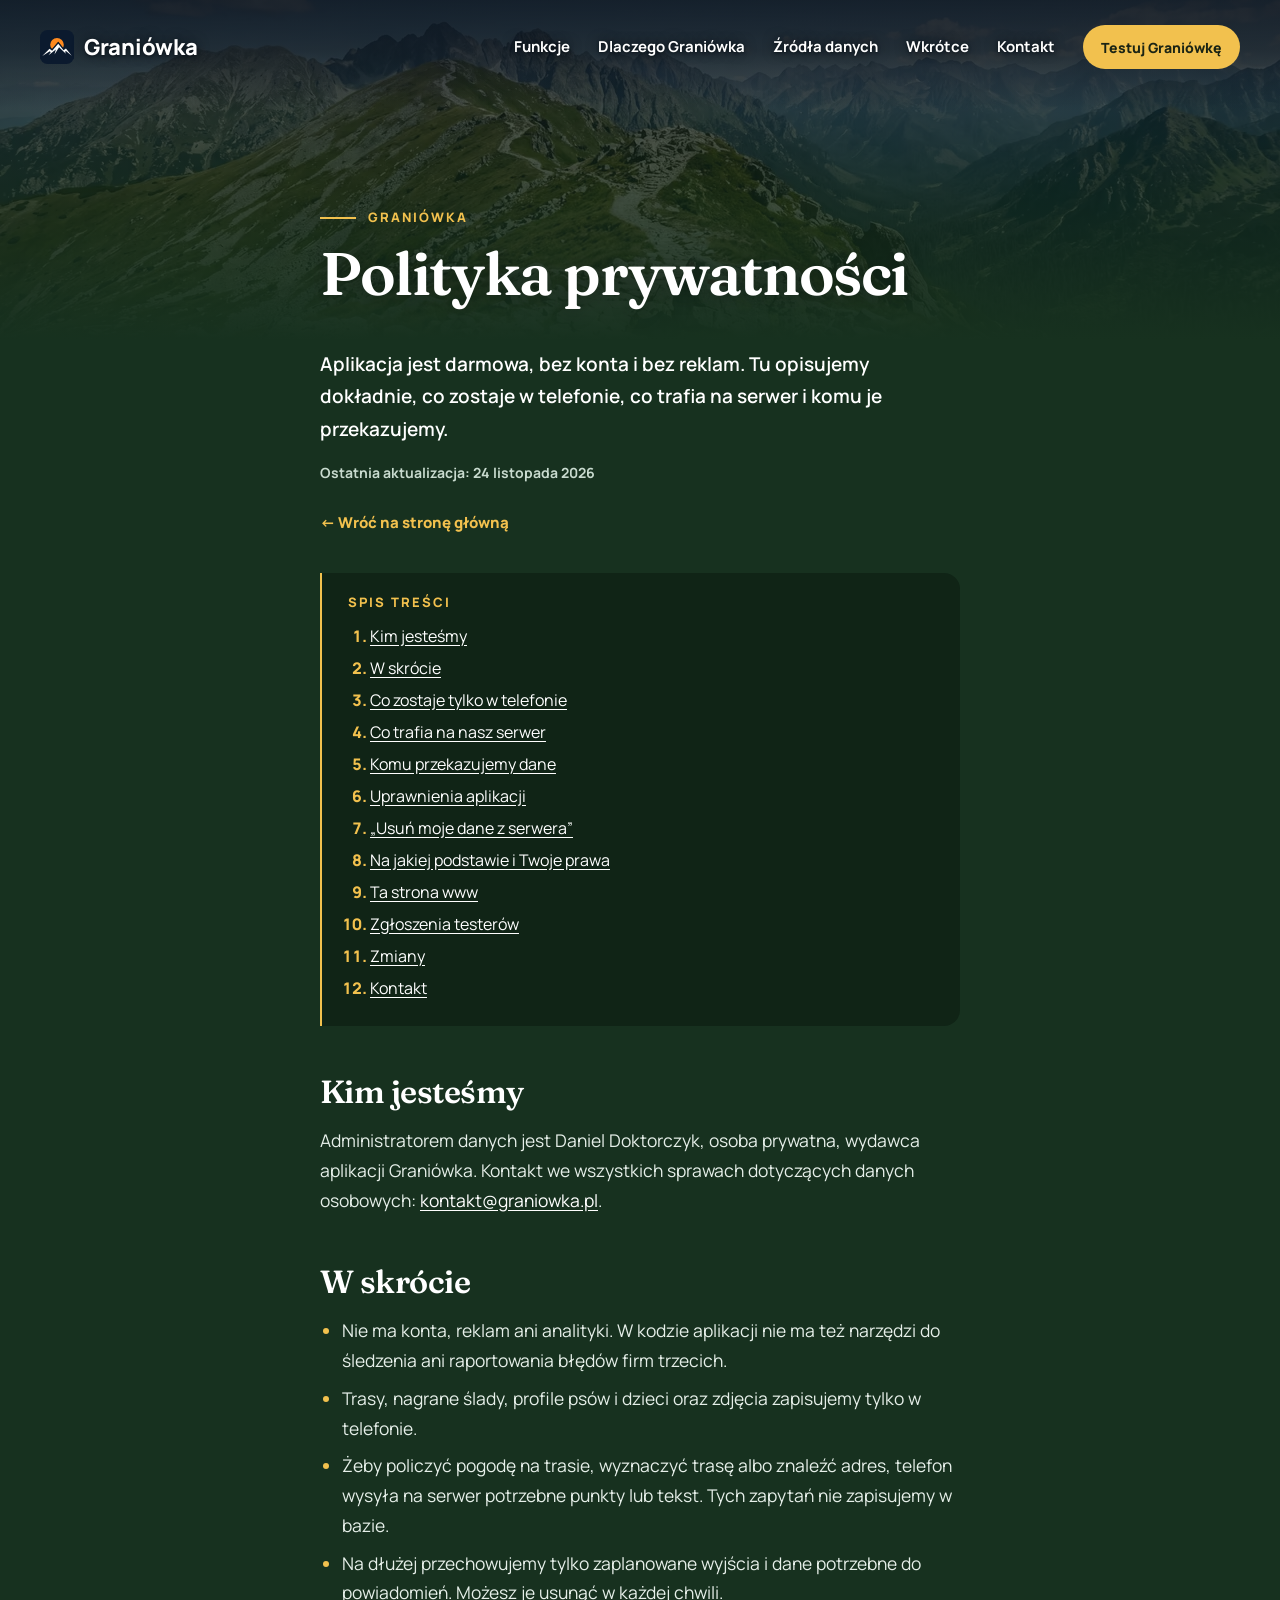
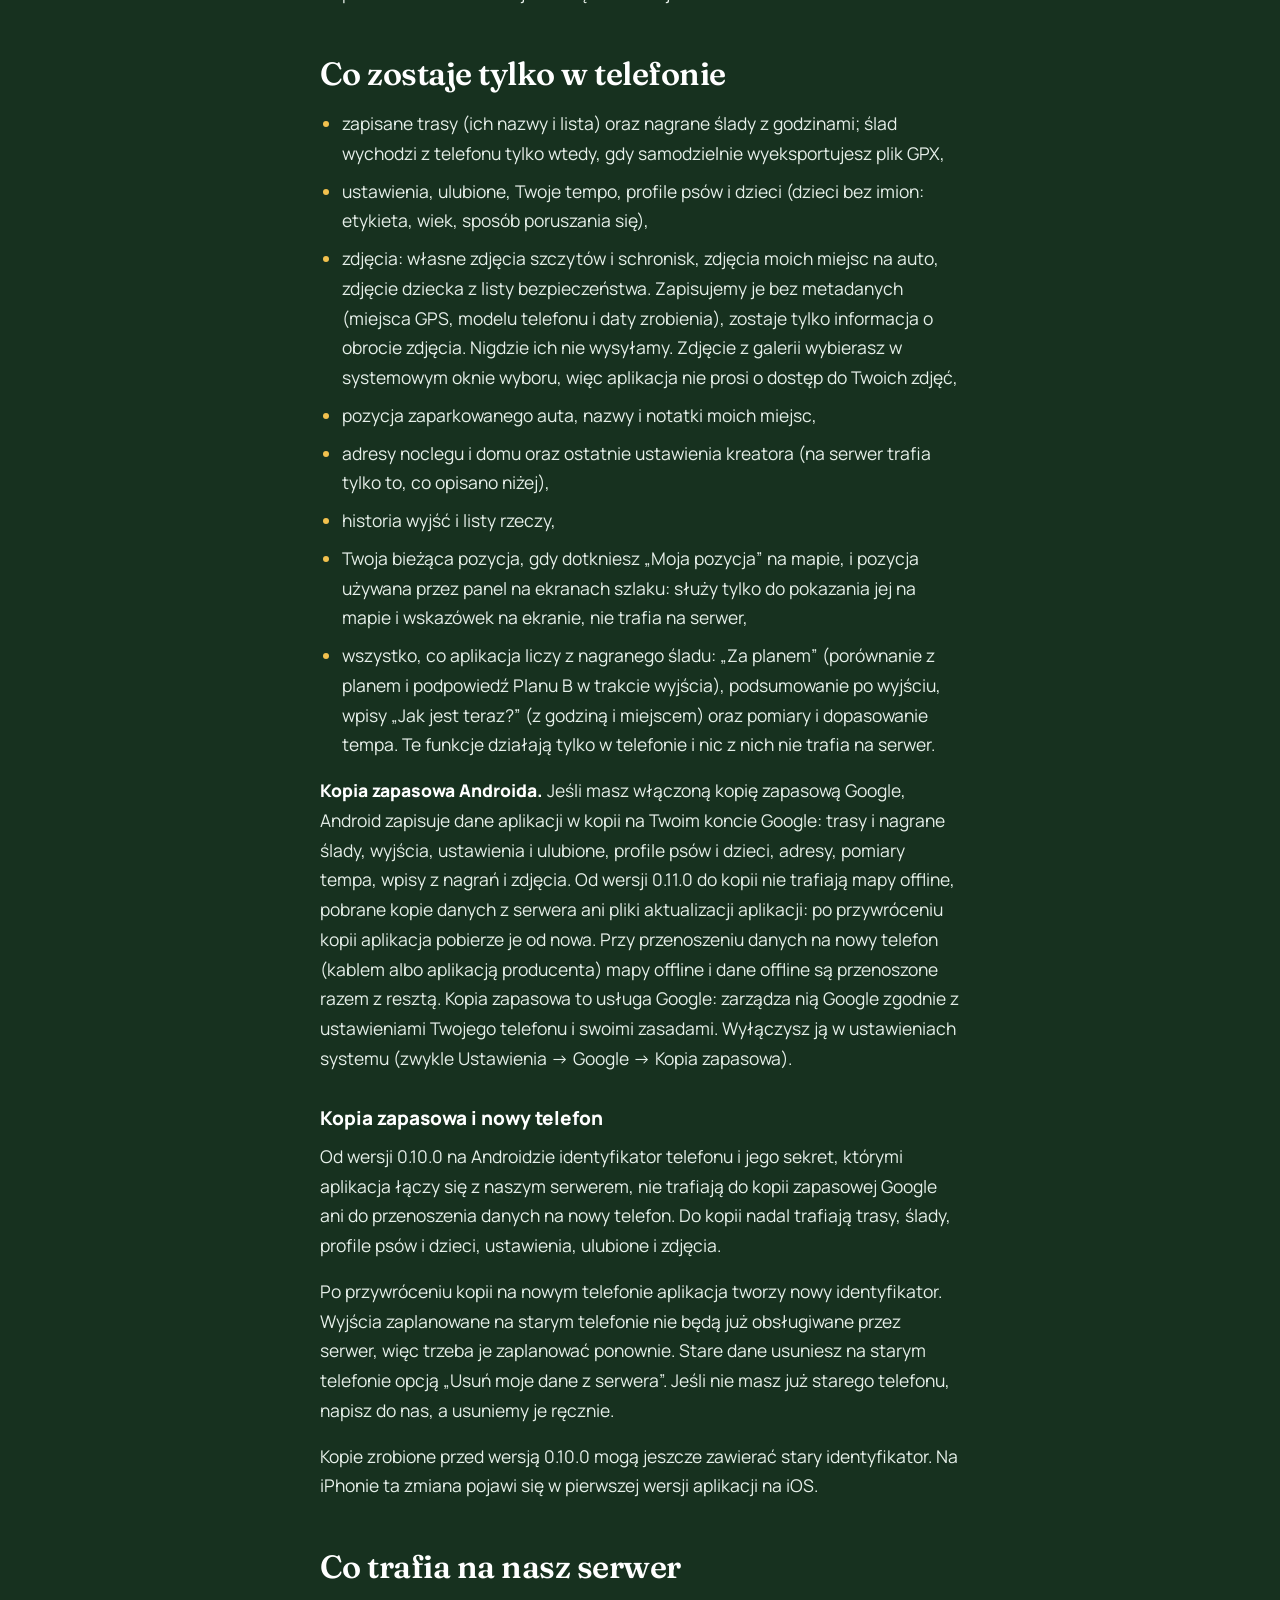
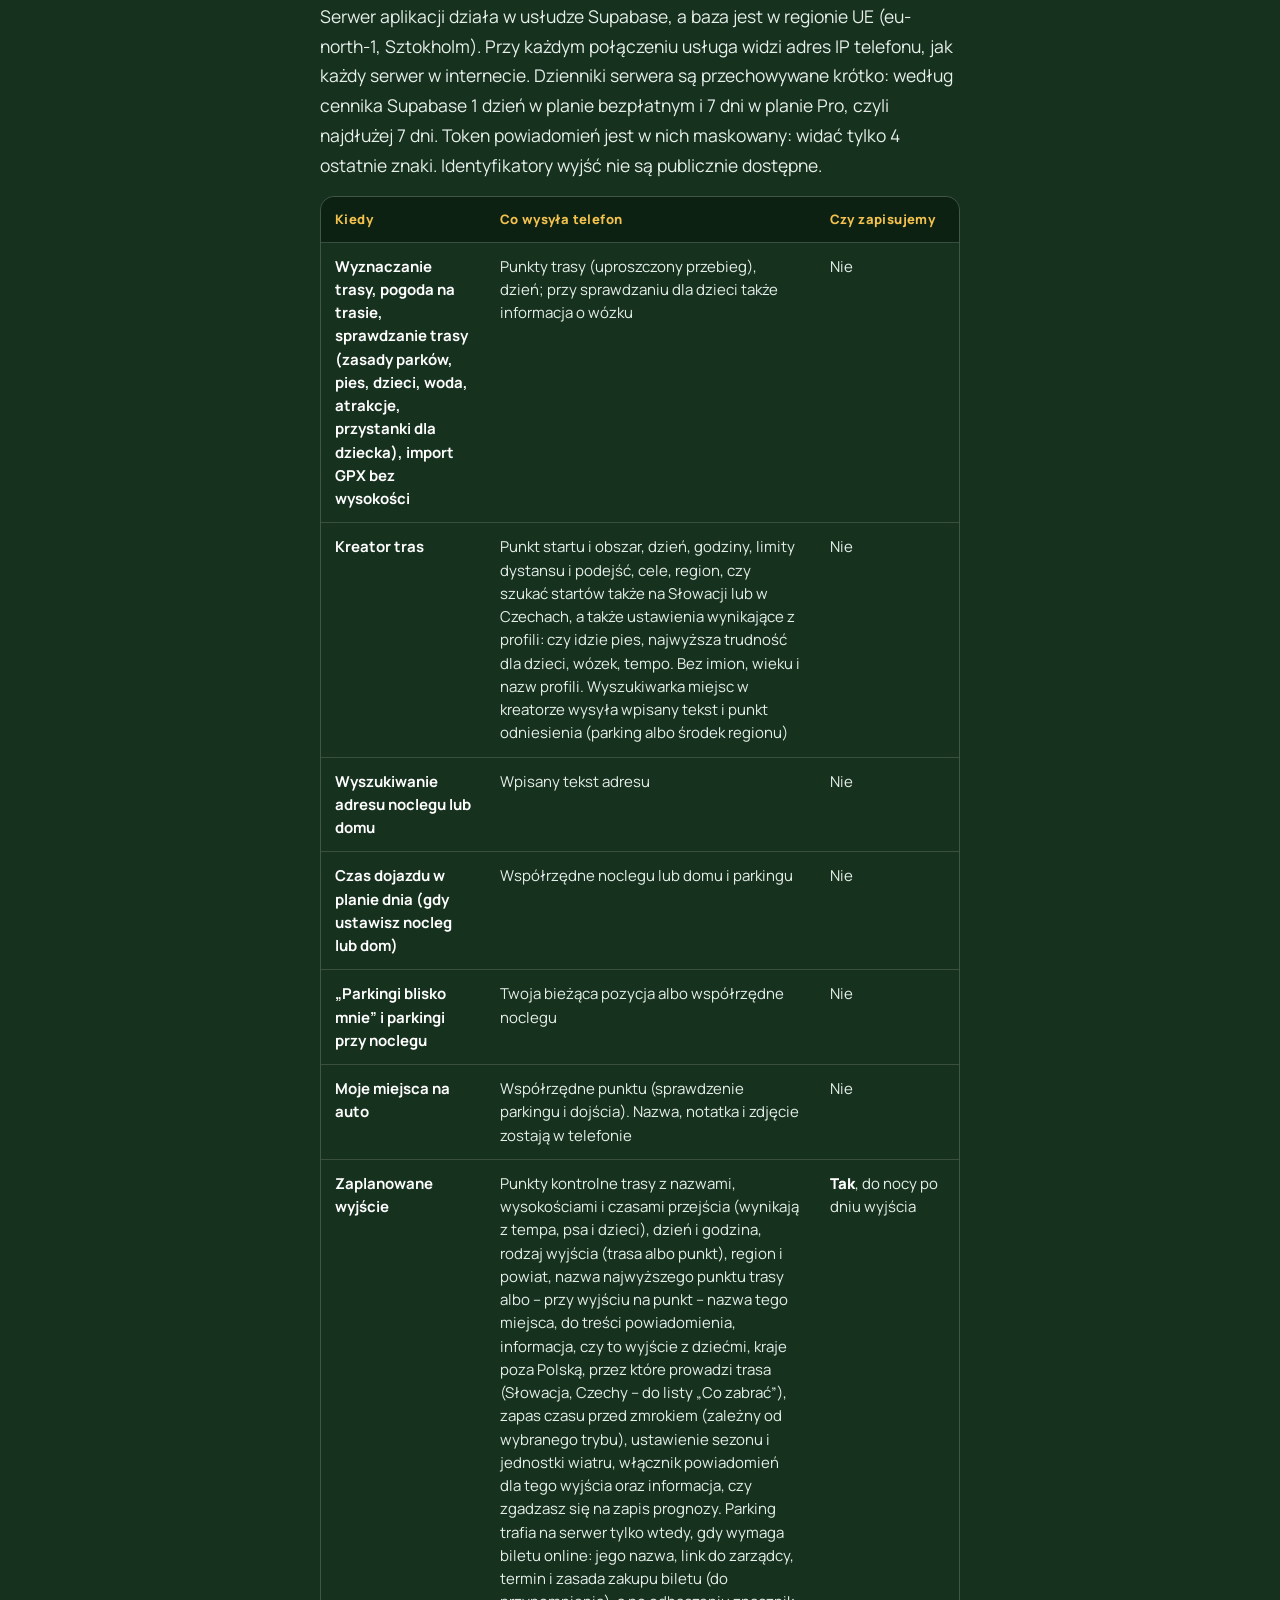
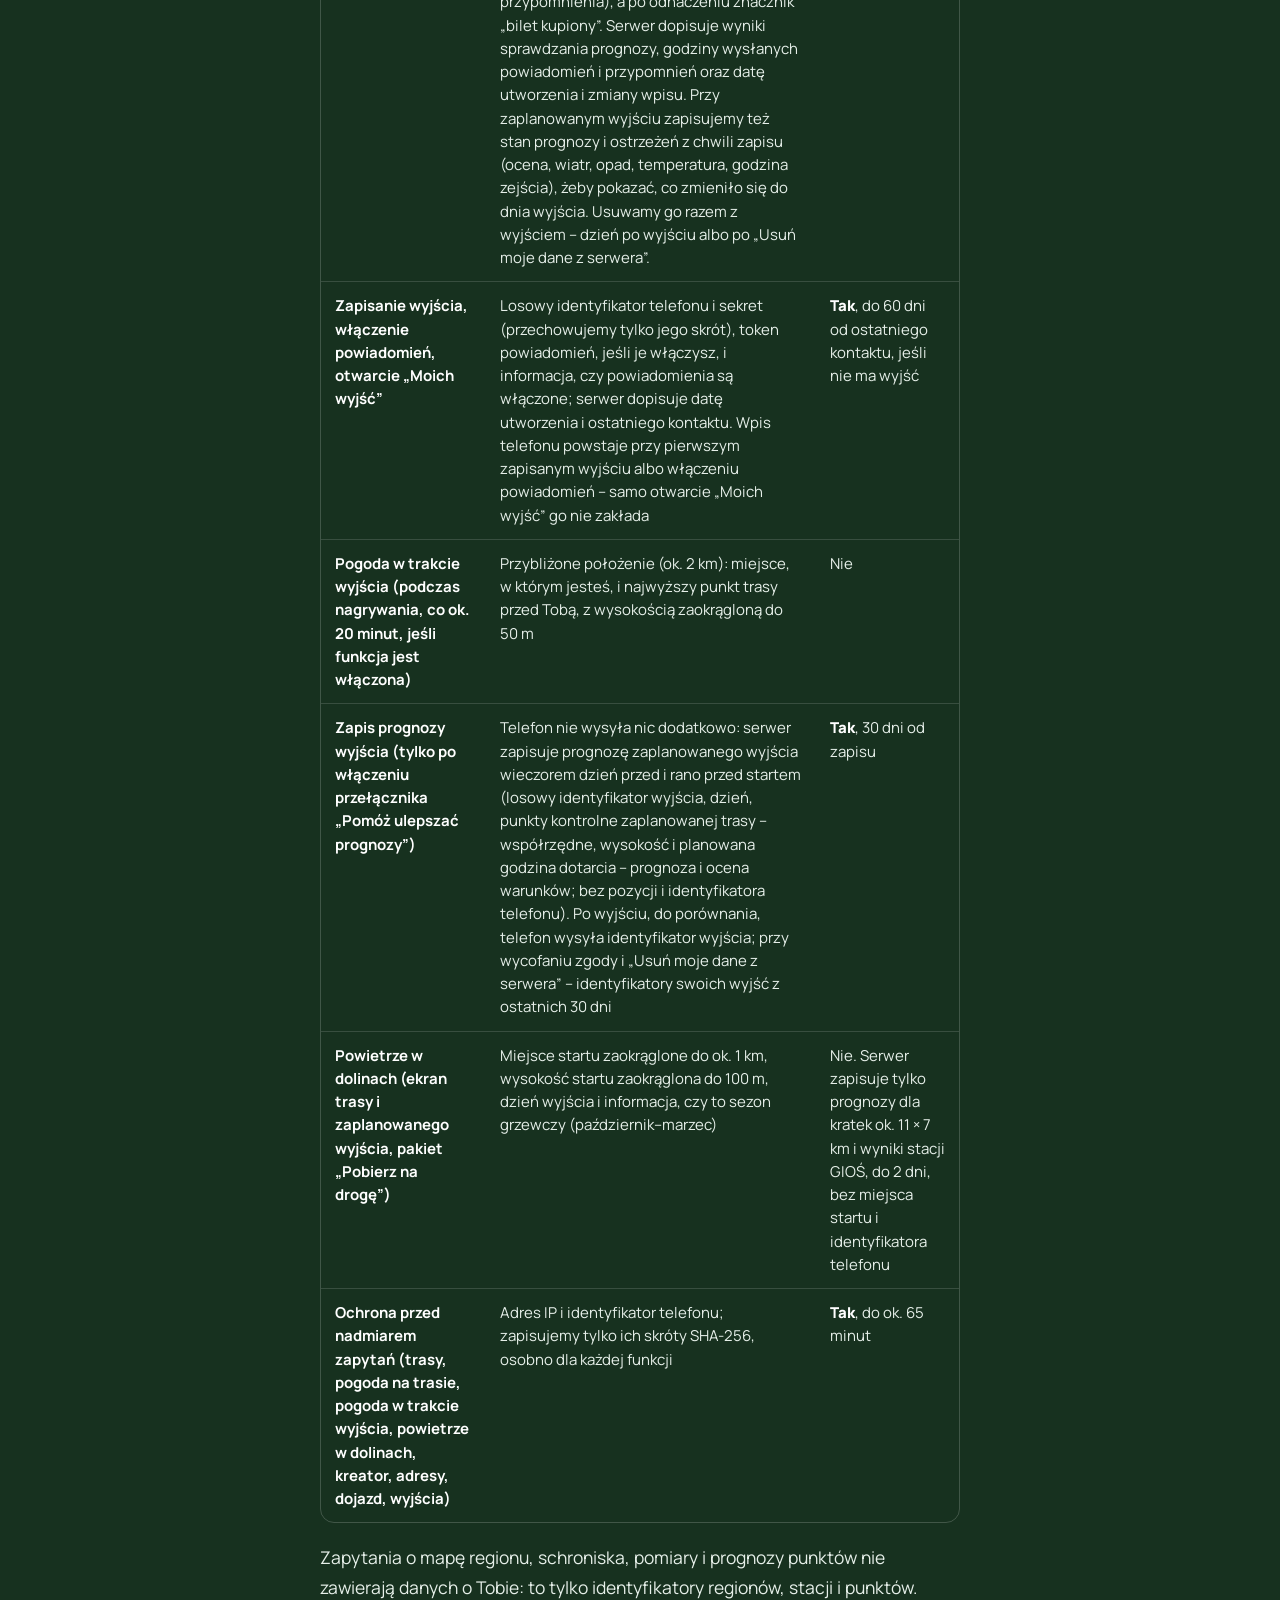
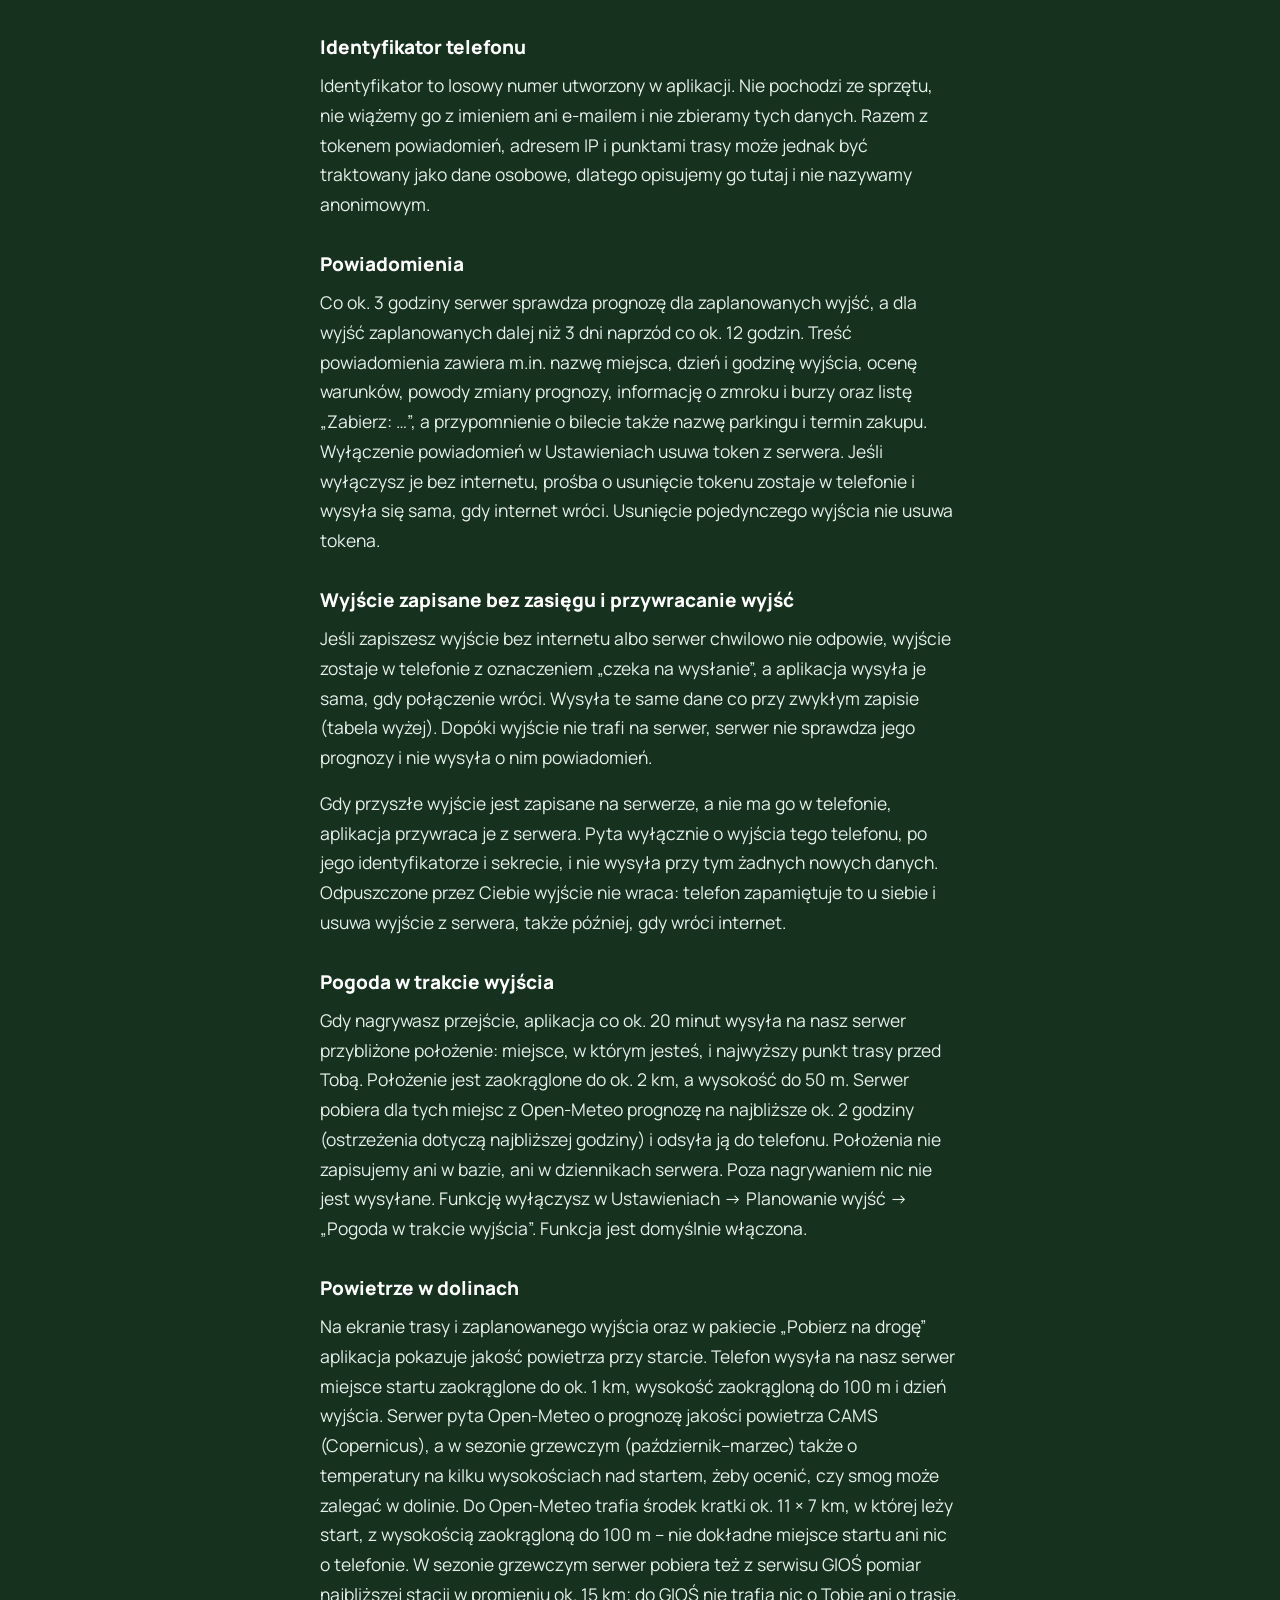
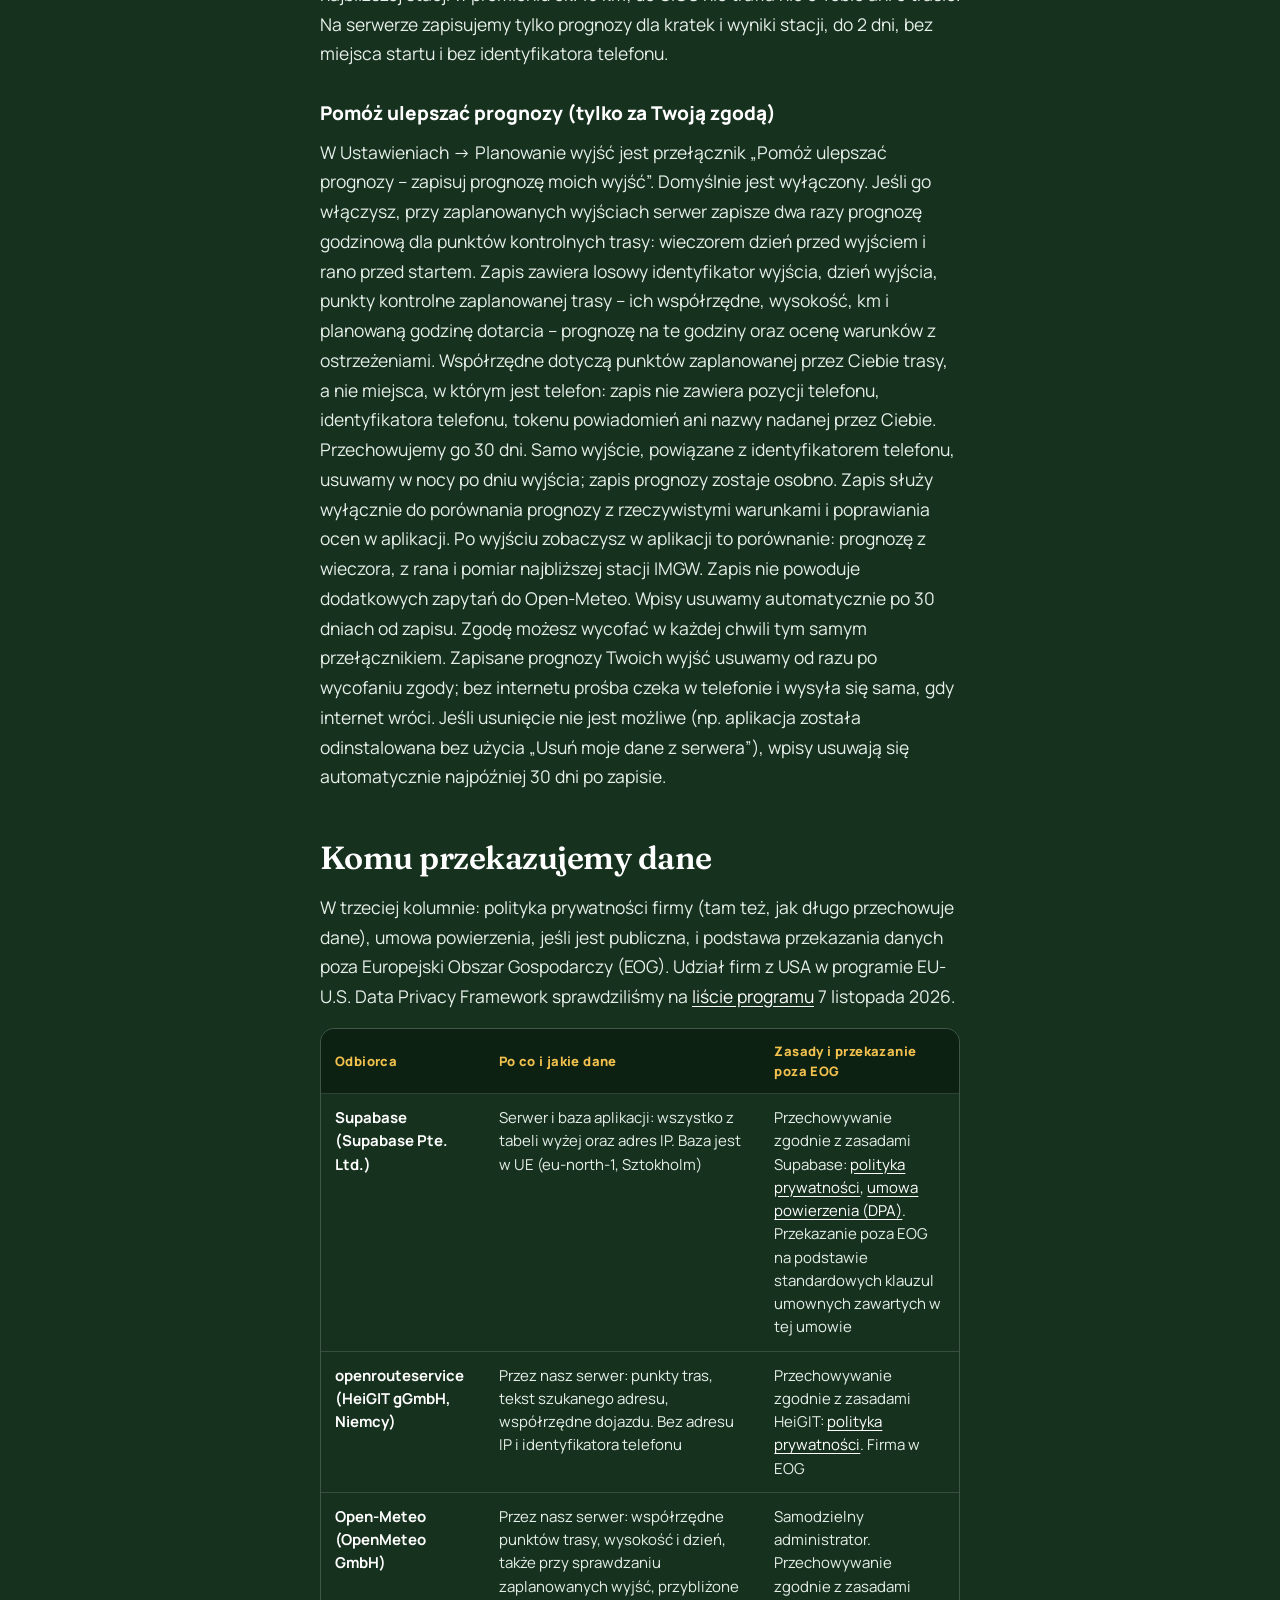
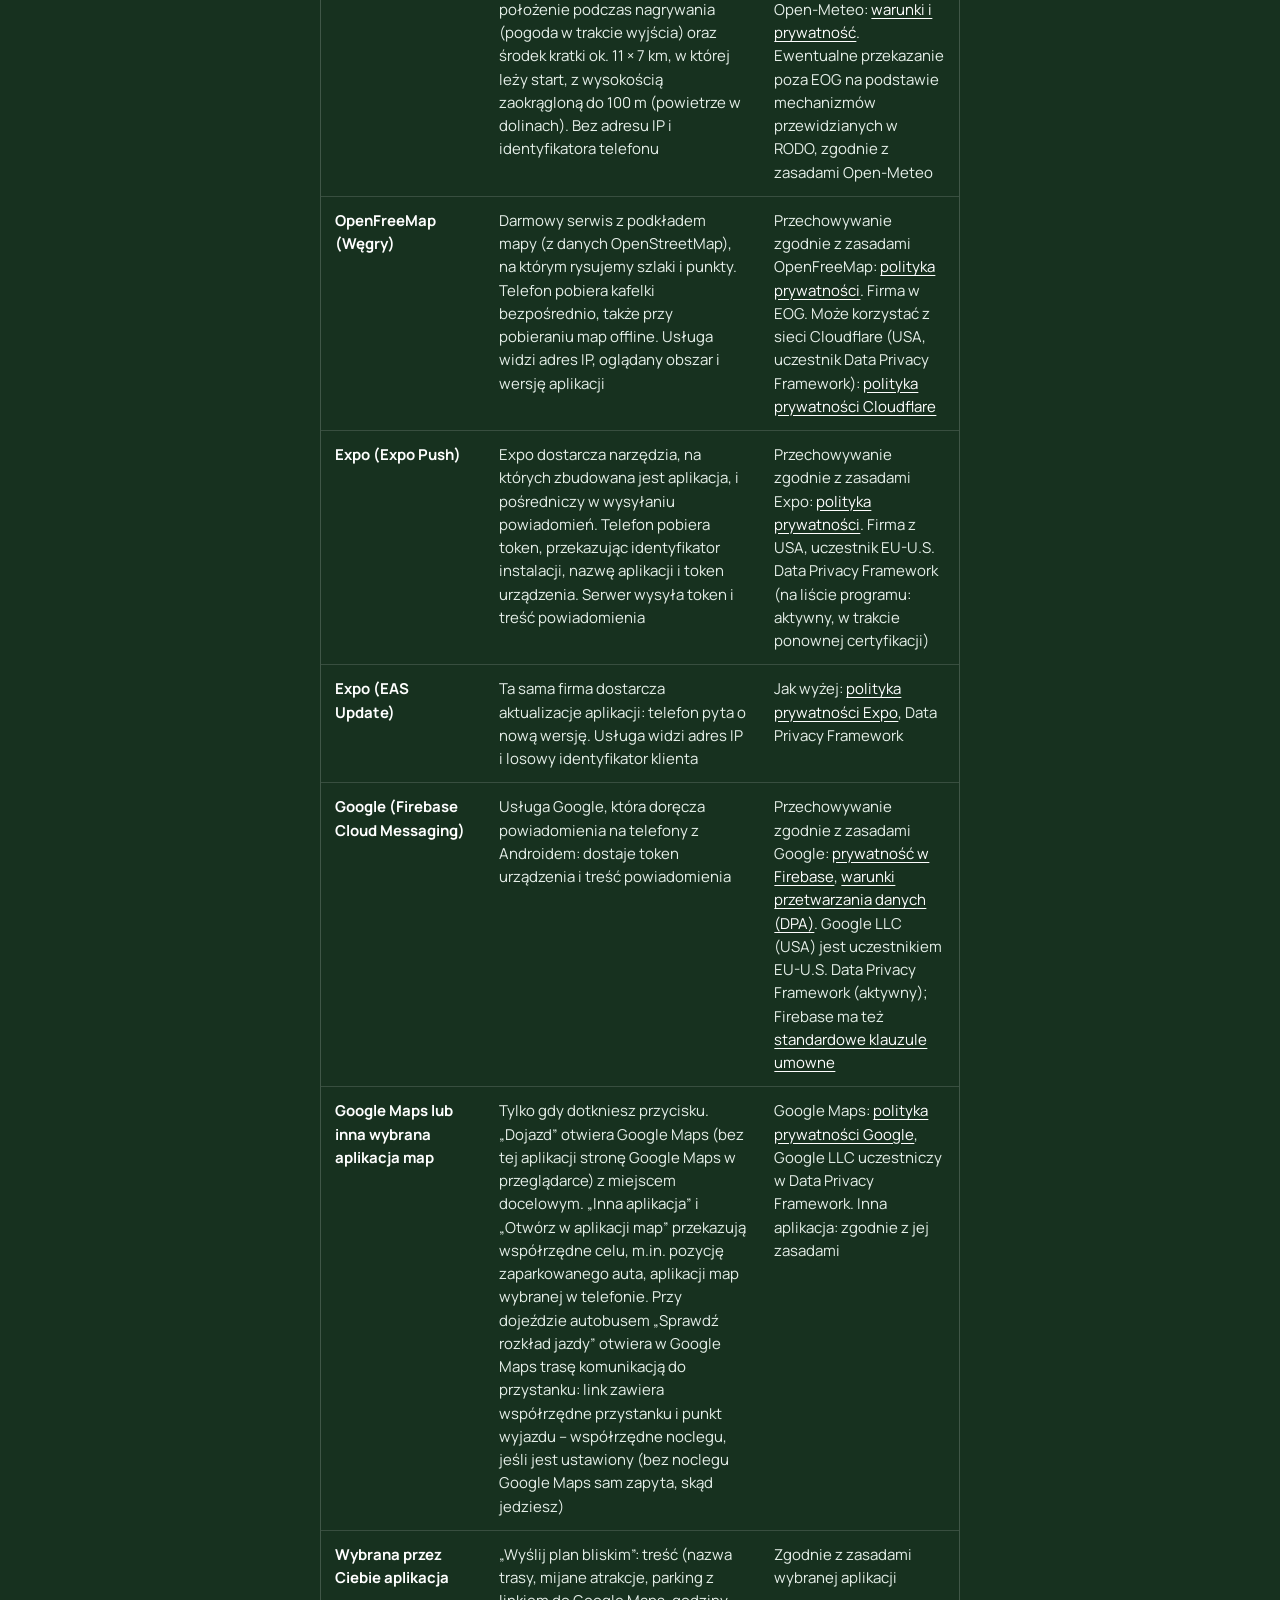
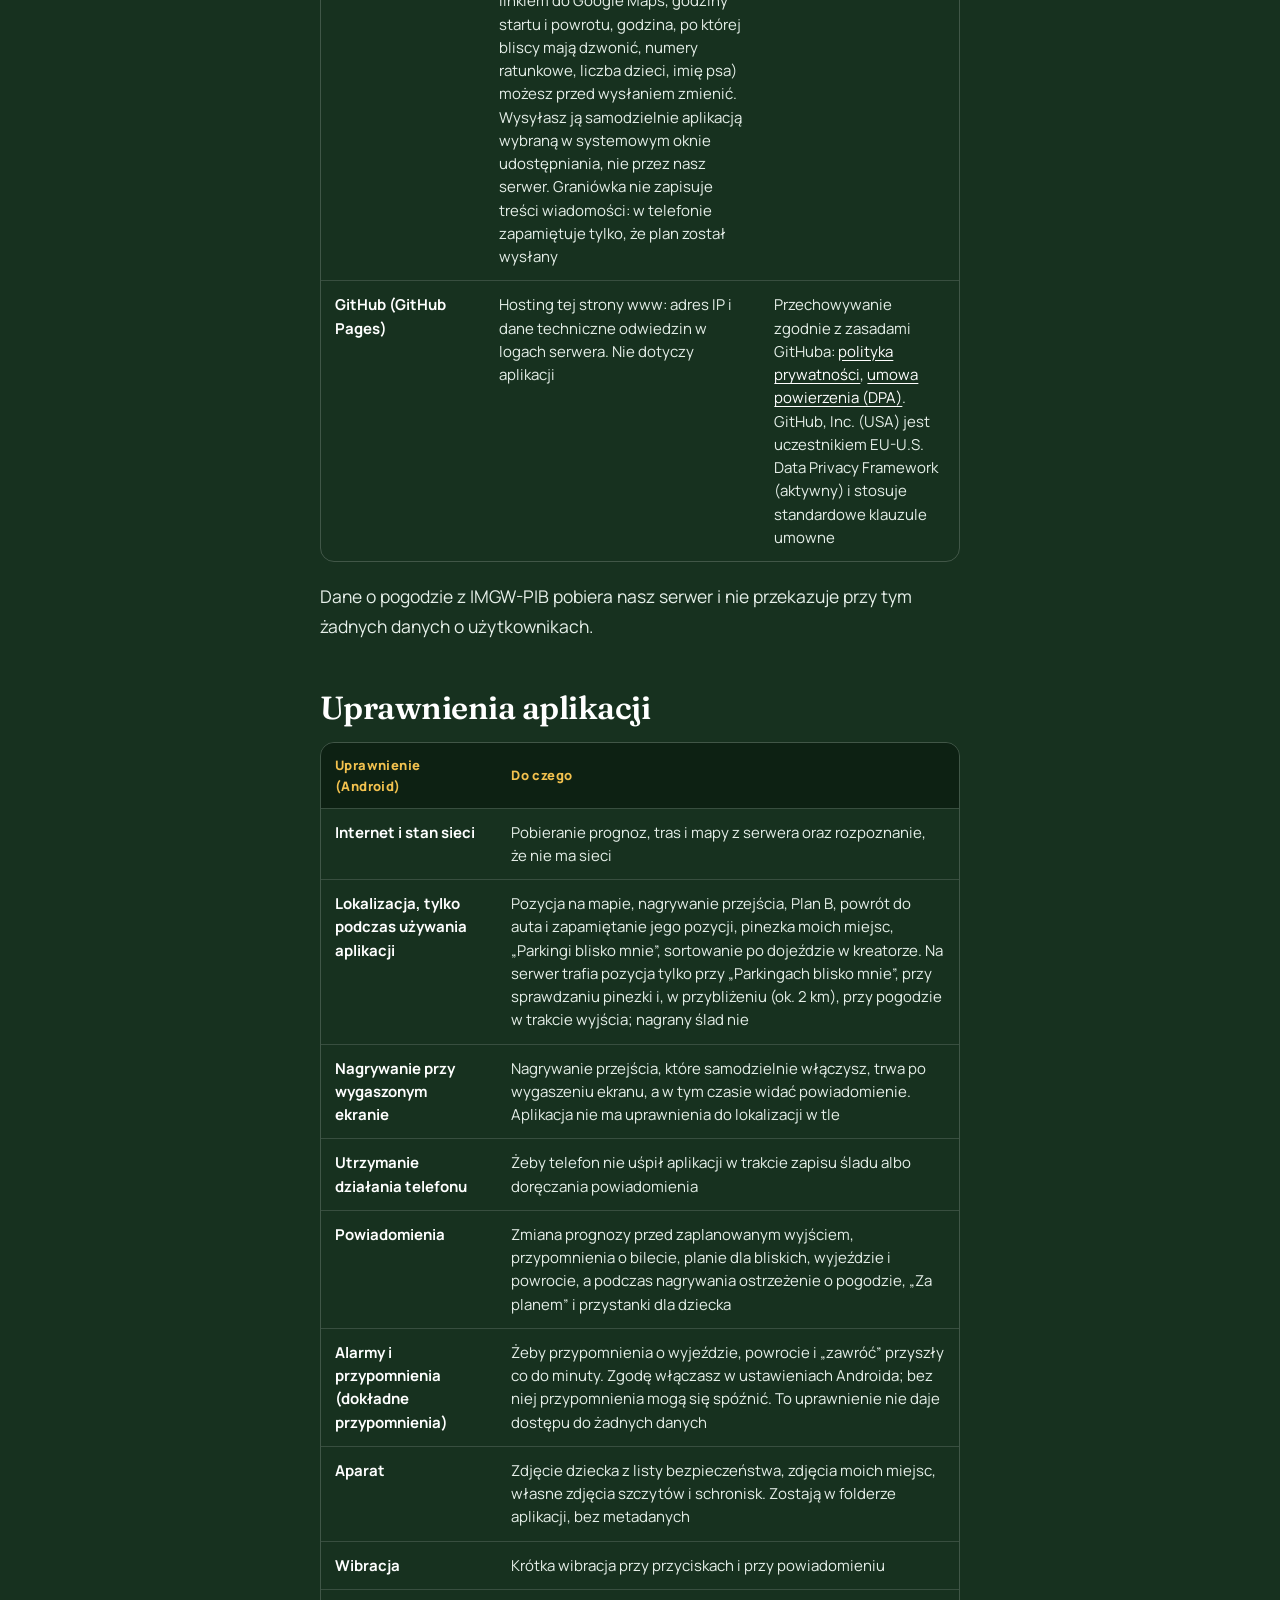
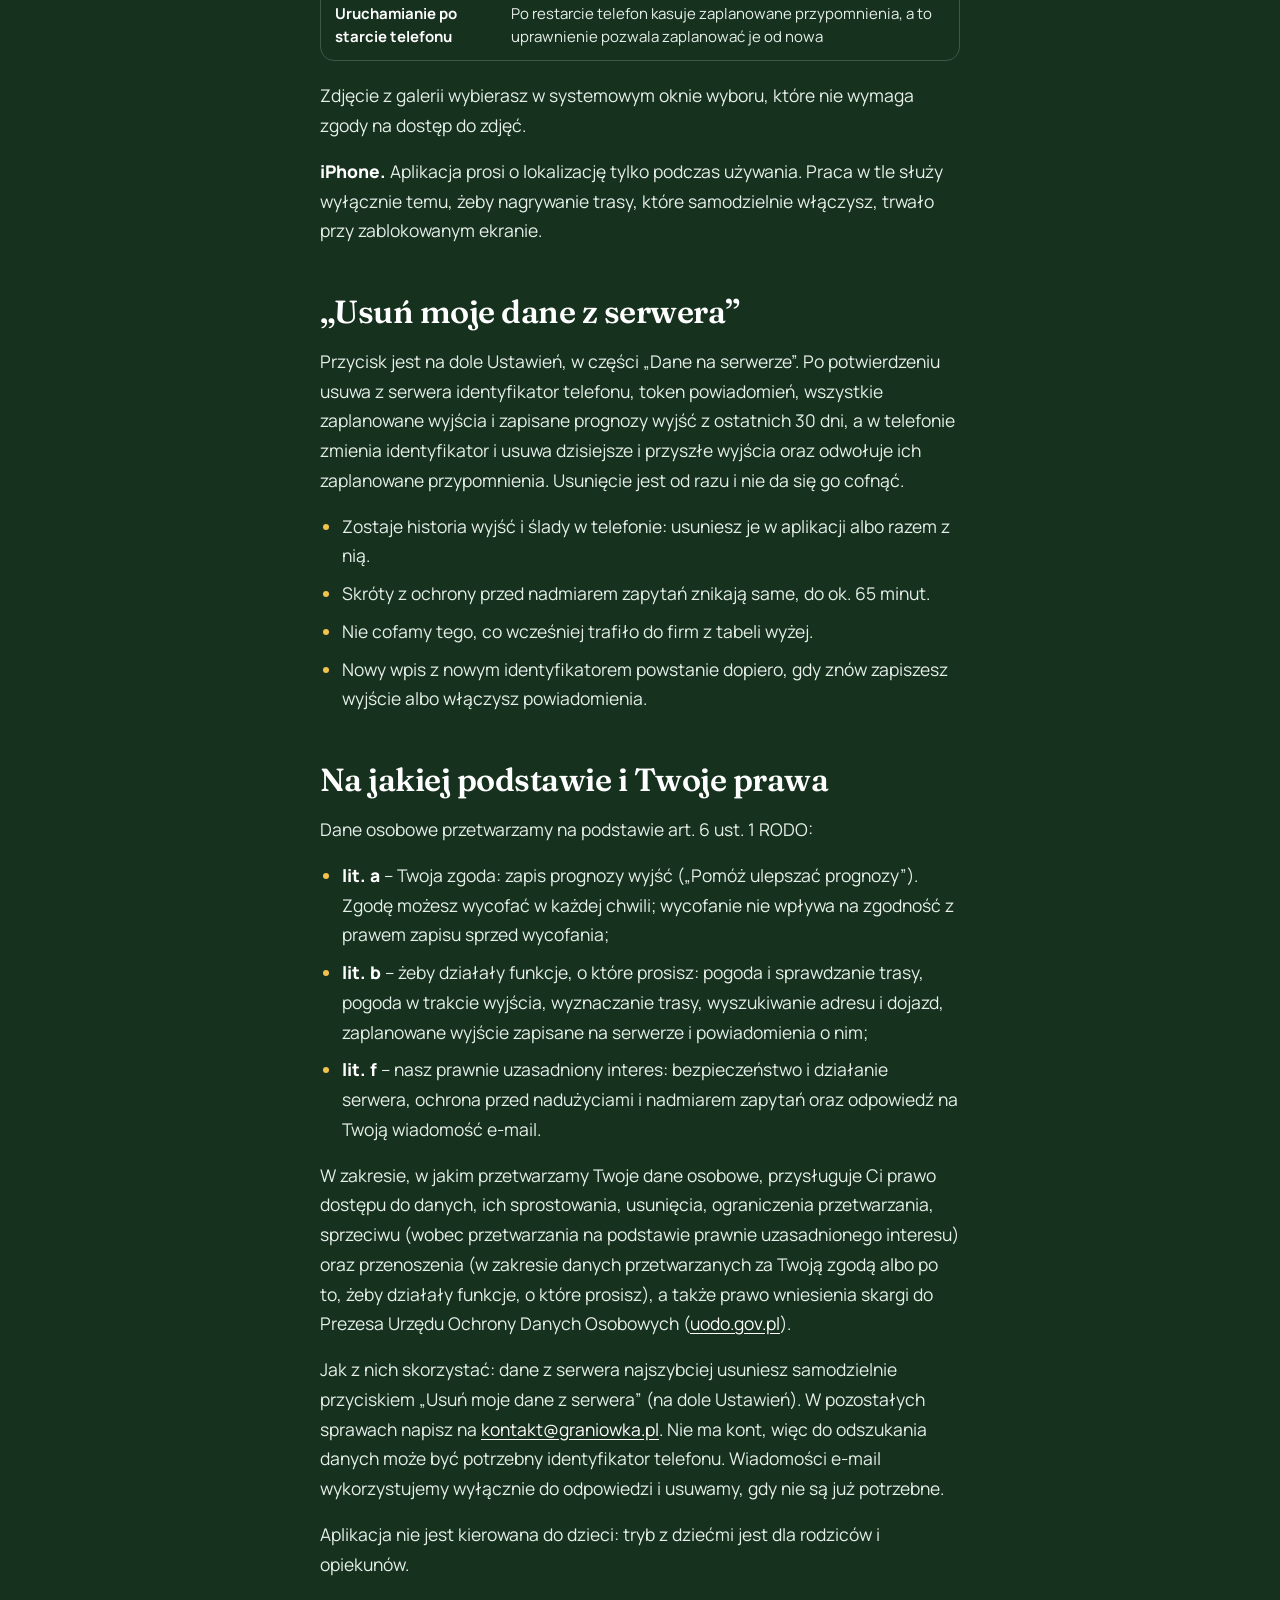
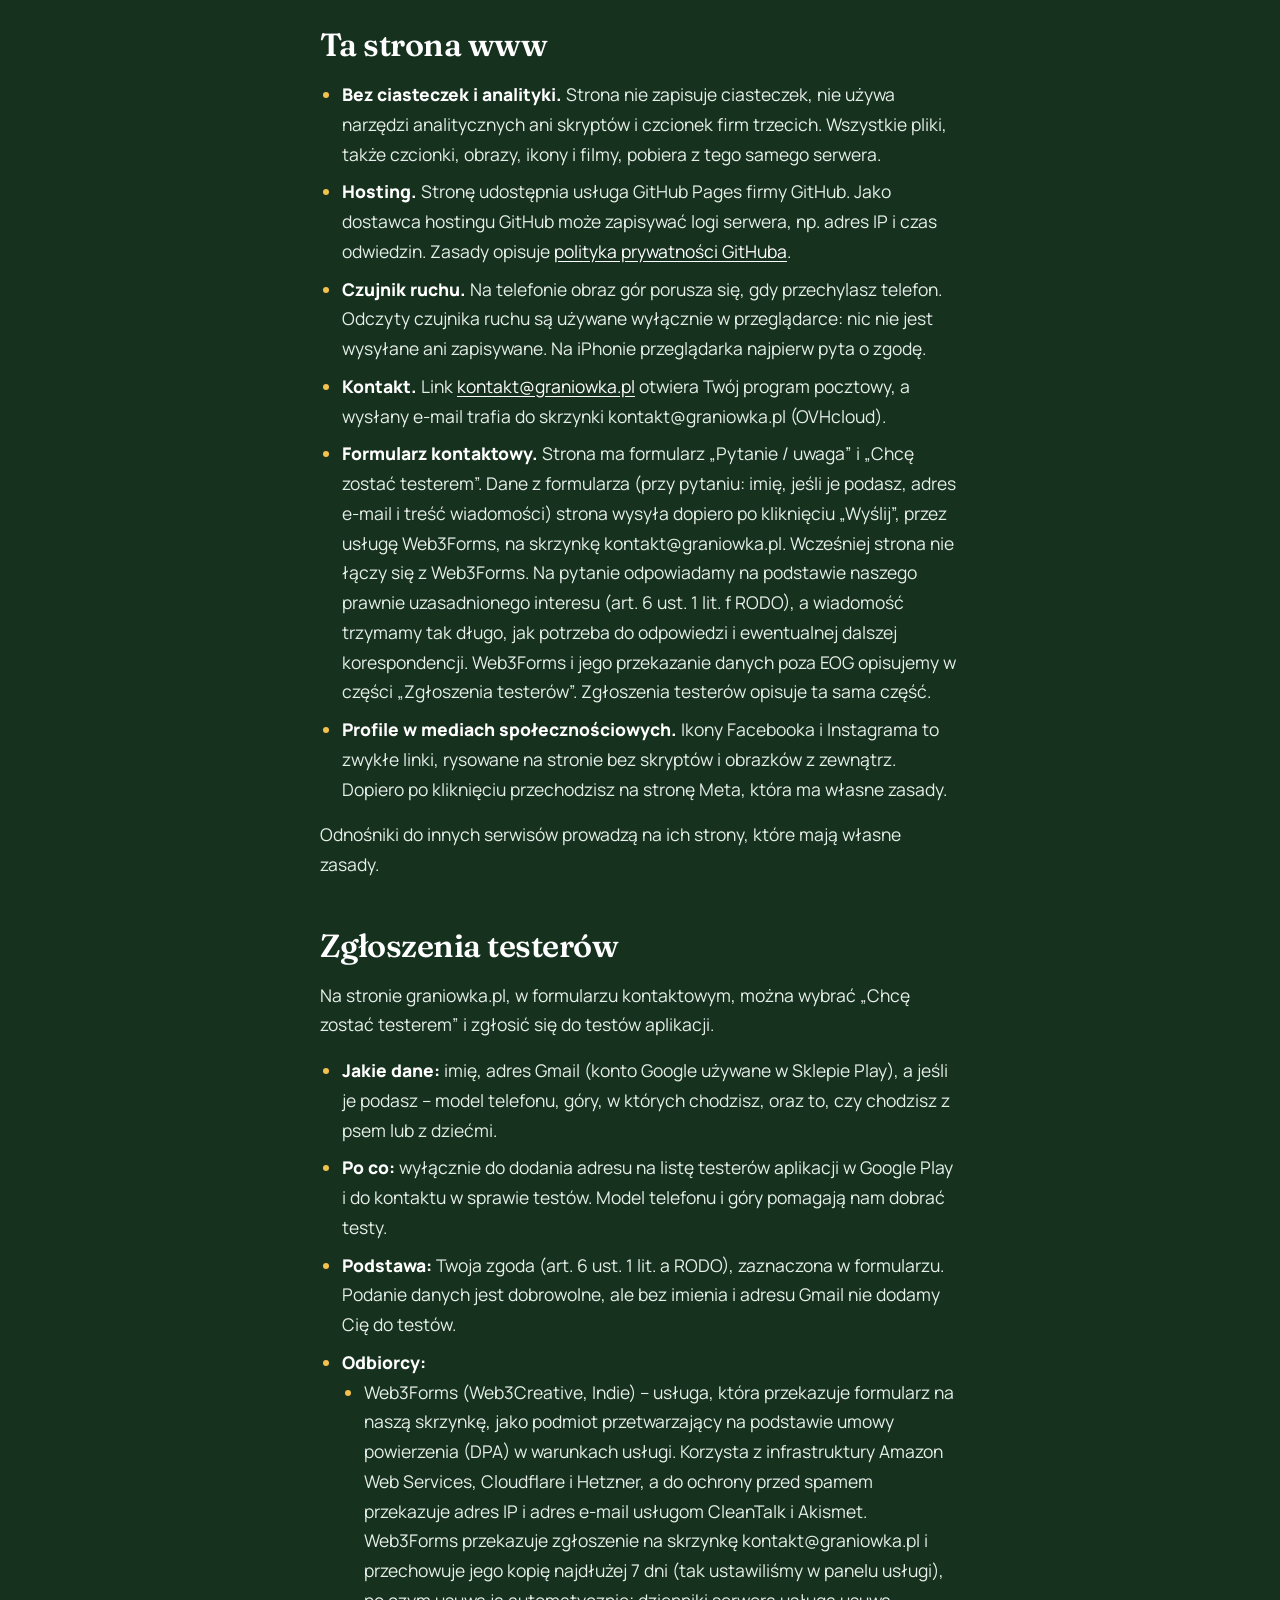
==== polityka-prywatnosci/index.html @ b27535d8 "Publikacja strony Co-Authored-By: Claude Opus 5.5 <noreply@anthropic.com>" ====
<!doctype html>
<html lang="pl">
  <head>
    <meta charset="UTF-8" />
    <meta name="viewport" content="width=device-width, initial-scale=1, viewport-fit=cover" />
    <title>Polityka prywatności – Graniówka</title>
    <link rel="canonical" href="https://graniowka.pl/polityka-prywatnosci/" />
    <meta name="description" content="Jakie dane przetwarza aplikacja Graniówka i ta strona, co zostaje tylko w telefonie, kto otrzymuje dane i jak je usunąć." />
    <meta name="theme-color" content="#17311F" />
    <meta property="og:title" content="Graniówka – Dokąd dziś?" />
    <meta property="og:description" content="Pogoda na szlakach polskich gór – z pomiarów, nie z przeczucia." />
    <meta property="og:type" content="website" />
    <meta property="og:locale" content="pl_PL" />
    <meta property="og:image" content="https://graniowka.pl/og.jpg" />
    <link rel="icon" type="image/svg+xml" href="/favicon.svg" />
    <link rel="icon" type="image/png" sizes="48x48" href="/favicon-48.png" />
    <link rel="apple-touch-icon" href="/apple-touch-icon.png" />
    
    
    
    <style>/*! tailwindcss v4.3.4 | MIT License | https://tailwindcss.com */
*,:after,:before,::backdrop{box-sizing:border-box;border:0 solid;margin:0;padding:0}::file-selector-button{box-sizing:border-box;border:0 solid;margin:0;padding:0}html,:host{-webkit-text-size-adjust:100%;tab-size:4;font-feature-settings:normal;font-variation-settings:normal;-webkit-tap-highlight-color:transparent;font-family:-apple-system,BlinkMacSystemFont,Segoe UI,Roboto,Helvetica Neue,Noto Sans,Arial,sans-serif,Apple Color Emoji,Segoe UI Emoji,Segoe UI Symbol,Noto Color Emoji;line-height:1.5}hr{height:0;color:inherit;border-top-width:1px}abbr:where([title]){-webkit-text-decoration:underline dotted;text-decoration:underline dotted}h1,h2,h3,h4,h5,h6{font-size:inherit;font-weight:inherit}a{color:inherit;-webkit-text-decoration:inherit;-webkit-text-decoration:inherit;-webkit-text-decoration:inherit;-webkit-text-decoration:inherit;text-decoration:inherit}b,strong{font-weight:bolder}code,kbd,samp,pre{font-feature-settings:normal;font-variation-settings:normal;font-family:ui-monospace,SFMono-Regular,Menlo,Monaco,Consolas,Liberation Mono,Courier New,monospace;font-size:1em}small{font-size:80%}sub,sup{vertical-align:baseline;font-size:75%;line-height:0;position:relative}sub{bottom:-.25em}sup{top:-.5em}table{text-indent:0;border-color:inherit;border-collapse:collapse}:-moz-focusring:where(:not(iframe)){outline:auto}progress{vertical-align:baseline}summary{display:list-item}ol,ul,menu{list-style:none}img,svg,video,canvas,audio,iframe,embed,object{vertical-align:middle;display:block}img,video{max-width:100%;height:auto}button,input,select,optgroup,textarea{font:inherit;font-feature-settings:inherit;font-variation-settings:inherit;letter-spacing:inherit;color:inherit;opacity:1;background-color:#0000;border-radius:0}::file-selector-button{font:inherit;font-feature-settings:inherit;font-variation-settings:inherit;letter-spacing:inherit;color:inherit;opacity:1;background-color:#0000;border-radius:0}:where(select:is([multiple],[size])) optgroup{font-weight:bolder}:where(select:is([multiple],[size])) optgroup option{padding-inline-start:20px}::file-selector-button{margin-inline-end:4px}::placeholder{opacity:1}@supports (not ((-webkit-appearance:-apple-pay-button))) or (contain-intrinsic-size:1px){::placeholder{color:currentColor}@supports (color:color-mix(in lab, red, red)){::placeholder{color:color-mix(in oklab, currentcolor 50%, transparent)}}}textarea{resize:vertical}::-webkit-search-decoration{-webkit-appearance:none}::-webkit-date-and-time-value{min-height:1lh;text-align:inherit}::-webkit-datetime-edit{display:inline-flex}::-webkit-datetime-edit-fields-wrapper{padding:0}::-webkit-datetime-edit{padding-block:0}::-webkit-datetime-edit-year-field{padding-block:0}::-webkit-datetime-edit-month-field{padding-block:0}::-webkit-datetime-edit-day-field{padding-block:0}::-webkit-datetime-edit-hour-field{padding-block:0}::-webkit-datetime-edit-minute-field{padding-block:0}::-webkit-datetime-edit-second-field{padding-block:0}::-webkit-datetime-edit-millisecond-field{padding-block:0}::-webkit-datetime-edit-meridiem-field{padding-block:0}::-webkit-calendar-picker-indicator{line-height:1}:-moz-ui-invalid{box-shadow:none}button,input:where([type=button],[type=reset],[type=submit]){appearance:button}::file-selector-button{appearance:button}::-webkit-inner-spin-button{height:auto}::-webkit-outer-spin-button{height:auto}[hidden]:where(:not([hidden=until-found])){display:none!important}@font-face{font-family:Manrope;font-weight:400;font-display:swap;src:url(/fonts/manrope-400.woff2)format("woff2")}@font-face{font-family:Manrope;font-weight:600;font-display:swap;src:url(/fonts/manrope-600.woff2)format("woff2")}@font-face{font-family:Manrope;font-weight:700;font-display:swap;src:url(/fonts/manrope-700.woff2)format("woff2")}@font-face{font-family:Manrope;font-weight:800;font-display:swap;src:url(/fonts/manrope-800.woff2)format("woff2")}@font-face{font-family:Fraunces;font-weight:600;font-display:swap;src:url(/fonts/fraunces-600.woff2)format("woff2");unicode-range:U+??,U+2000-206F,U+2190-2193,U+2212}@font-face{font-family:Fraunces;font-weight:600;font-display:swap;src:url(/fonts/fraunces-600-pl.woff2)format("woff2");unicode-range:U+100-17F}:root{--zielen:#17311f;--zloty:#f2c14e;--pin:120vh}html{background:var(--zielen);-webkit-text-size-adjust:100%}body{color:#fff;background:var(--zielen);font-family:Manrope,system-ui,sans-serif;overflow-x:clip}a{color:#fff}a:hover{color:var(--zloty)}h1,h2{font-family:Fraunces,Georgia,serif;font-weight:600}:focus-visible{outline:3px solid var(--zloty);outline-offset:3px;border-radius:6px}.przeskok{z-index:50;color:var(--zielen);background:#fff;border-radius:12px;padding:12px 18px;font-weight:800;position:fixed;top:-80px;left:16px}.przeskok:focus{top:12px}#kino{z-index:1;pointer-events:none;width:100vw;height:100lvh;transition:opacity 1.4s;display:block;position:fixed;top:0;left:0}.gora{z-index:20;pointer-events:none;background:linear-gradient(#0c141cc7,#0c141c94 45%,#0c141c00);justify-content:space-between;align-items:center;gap:28px;padding:24px 40px 40px;display:flex;position:fixed;top:0;left:0;right:0}.gora>*{pointer-events:auto}.gora-logo{letter-spacing:-.3px;text-shadow:0 0 12px #080e14bf,0 1px 3px #080e14b3;align-items:center;gap:10px;min-height:44px;font-size:22px;font-weight:800;text-decoration:none;display:flex}.gora-linki{align-items:center;gap:28px;font-size:15px;font-weight:700;display:flex}.gora-linki a{text-shadow:0 0 12px #080e14bf,0 1px 3px #080e14b3;padding:12px 0;text-decoration:none}.gora-linki a.gora-play,.gora-panel a.gora-play{box-sizing:border-box;background:var(--zloty);color:#1b2414;min-height:44px;text-shadow:none;border-radius:22px;align-items:center;padding:0 18px;font-size:14px;font-weight:800;display:flex}.gora-panel a.gora-play{justify-content:center;margin:6px 0 10px}.gora-linki a.gora-play:hover,.gora-panel a.gora-play:hover{color:#1b2414;background:#ffd877}.gora-menu{display:none;position:relative}.gora-menu summary{cursor:pointer;background:#101e1680;border-radius:22px;justify-content:center;align-items:center;width:44px;height:44px;list-style:none;display:flex}.gora-menu summary::-webkit-details-marker{display:none}.gora-panel{background:#101e16f5;border-radius:20px;flex-direction:column;min-width:230px;padding:8px 18px;font-size:15px;font-weight:700;display:flex;position:absolute;top:52px;right:0}.gora-panel a{padding:13px 0;text-decoration:none}.etapy{z-index:15;flex-direction:column;gap:6px;transition:opacity .4s;display:flex;position:fixed;top:50%;right:32px;transform:translateY(-50%)}.etapy:before{content:"";background:#ffffff59;width:1px;position:absolute;top:12px;bottom:12px;right:4.5px}.etapy a{color:#fff;pointer-events:none;justify-content:flex-end;align-items:center;gap:10px;min-height:26px;font-size:13px;font-weight:700;text-decoration:none;display:flex;position:relative}.etap-nazwa{opacity:0;white-space:nowrap;text-shadow:0 0 10px #000c,0 1px 3px #000c;transition:opacity .25s}.etap-kropka{pointer-events:auto;flex-shrink:0;width:10px;height:26px;position:relative}.etap-kropka:before{content:"";background:#ffffffbf;border-radius:50%;width:7px;height:7px;transition:all .25s;position:absolute;top:9.5px;left:1.5px;box-shadow:0 0 4px #0009}.etap-kropka:after{content:"";position:absolute;inset:0 -9px}.etapy a:hover .etap-nazwa,.etapy a:focus-visible .etap-nazwa,.etapy a[aria-current=true] .etap-nazwa{opacity:1}.etapy a[aria-current=true] .etap-nazwa{color:#fff}.etapy a:hover .etap-kropka:before{background:#fff}.etapy a[aria-current=true] .etap-kropka:before{background:var(--zloty);width:10px;height:10px;top:8px;left:0;box-shadow:0 0 0 3px #f2c14e4d,0 0 12px #f2c14ecc}.gl .etapy.ukryte,.gl .postep.ukryte{opacity:0}.gl .etapy.ukryte .etap-kropka{pointer-events:none}.gl .etapy.ukryte:focus-within{opacity:1}.postep{z-index:15;grid-template-columns:repeat(6,minmax(0,1fr));gap:6px;transition:opacity .4s;display:none;position:fixed;top:74px;left:20px;right:20px}.postep span{background:#ffffff73;border-radius:2px;height:4px;transition:background .3s}.postep span.zrobione{background:var(--zloty)}.przechyl-zgoda{left:14px;bottom:calc(14px + env(safe-area-inset-bottom));z-index:15;color:#fff;background:#0a101699;border:2px solid #ffffffd9;border-radius:22px;width:104px;min-height:44px;padding:4px 10px;font-size:12px;font-weight:700;line-height:1.15;position:fixed}.scena{position:relative}.scena-wew{height:100svh;min-height:560px;position:relative;overflow:hidden}.scena-tlo,.scena-tlo img,#wejscie-media img,#wejscie-media video{object-fit:cover;width:100%;height:100%;display:block;position:absolute;inset:0}#wejscie-media,#wejscie-nad{width:100%;height:100svh;min-height:560px;position:absolute;top:0;left:0}#wejscie-media{z-index:0;overflow:hidden}#wejscie-nad{z-index:3;pointer-events:none;--tytul:clamp(64px, 12.5vw, 200px);--tytul-y:40%}#wejscie-nad a{pointer-events:auto}main{z-index:2;position:relative}.tylko-czytnik{clip-path:inset(50%);width:1px;height:1px;position:absolute;overflow:hidden}.scena-tresc{z-index:2;height:100%;position:relative}.gl .scena .scena-tlo{display:none}.gl .scena-wew{overflow:visible}.gl #wejscie-media{height:100lvh;position:fixed}.gl #wejscie-nad{position:fixed}.tel.gl .scena{height:calc(100svh + var(--pin))}.tel.gl .scena-wew{position:sticky;top:0}.tel.gl .scena.bez-pinu{height:auto}.tel.gl .scena.bez-pinu .scena-wew{position:relative}.scena.bez-pinu .scena-wew{height:auto;min-height:100svh}.przyciemnienie{z-index:10;opacity:0;pointer-events:none;background:#0b0f12;display:none;position:fixed;inset:0}.js:not(.gl) .przyciemnienie{display:block}#wejscie-media video{opacity:0;transition:opacity 1.4s}#wejscie-media video.gra{opacity:1}.gl.tel:not(.oszczedny) #wejscie-media img,.gl.tel:not(.oszczedny) #wejscie-media video{transform:scale(1.1)}.wejscie-zaslona{z-index:0;background:radial-gradient(75% 55% at 50% 40%,#18183a80,#18183a1a 75%),linear-gradient(#18183a47,#18183a00 60%,#0a101273);position:absolute;inset:0}.wejscie-tytul{left:50%;top:var(--tytul-y);z-index:3;white-space:nowrap;font-family:Fraunces,Georgia,serif;font-size:var(--tytul);letter-spacing:-.025em;text-shadow:0 4px 40px #14143c8c;transform-origin:0 0;will-change:transform;font-weight:600;line-height:1.02;position:absolute;transform:translate(-50%,-50%)}.wejscie-tytul .litera{display:inline-block}.wejscie-pod{left:20px;right:20px;top:calc(var(--tytul-y) + var(--tytul) * .62);z-index:3;text-align:center;text-shadow:0 1px 3px #0a0e1eb3,0 2px 16px #0a0e1ebf;font-size:21px;font-weight:700;line-height:1.35;transition:opacity .3s;position:absolute}.przewiniete .wejscie-pod{opacity:0}.wejscie-pod-1{white-space:nowrap;font-size:calc(var(--tytul) * .1825);display:block}.wejscie-pod-2{max-width:40em;color:var(--zloty);margin:8px auto 0;font-size:17px;font-weight:400;display:block}.dalej{left:50%;bottom:calc(6px + env(safe-area-inset-bottom));z-index:15;color:#fff;letter-spacing:2.4px;text-transform:uppercase;white-space:nowrap;filter:drop-shadow(0 2px 8px #0006);text-shadow:0 1px 6px #0009;flex-direction:column;align-items:center;gap:8px;padding:6px 12px;font-size:12px;font-weight:800;text-decoration:none;display:flex;position:fixed;transform:translate(-50%)}.dalej:focus-visible{outline-offset:2px;border-radius:10px;outline:2px solid #fff}.myszka{box-sizing:border-box;border:2px solid #fff;border-radius:16px;justify-content:center;width:28px;height:44px;padding-top:8px;display:flex}.myszka-kolko{background:#f2c14e;border-radius:2px;width:4px;height:9px}.strzalka,.strzalka-gora{display:none}@media (pointer:coarse){.myszka{display:none}.strzalka{display:block}}.na-gore .myszka,.na-gore .strzalka{display:none}.na-gore .strzalka-gora{display:block}.js:not(.ogranicz-ruch) .myszka-kolko{animation:1.8s ease-in-out infinite myszka-kolko}.js:not(.ogranicz-ruch) .strzalka{animation:1.4s ease-in-out infinite strzalka}@keyframes myszka-kolko{0%{opacity:1;transform:translateY(0)}70%{opacity:0;transform:translateY(12px)}to{opacity:0;transform:translateY(0)}}@keyframes strzalka{0%,to{transform:translateY(0)}50%{transform:translateY(6px)}}.hektor-warstwa{pointer-events:none;position:absolute;inset:0;overflow:hidden;container-type:size}#hektor-wejscie{z-index:1;width:100%;height:100svh;min-height:560px;bottom:auto;right:auto}.hektor-szlak{--cw:max(100cqw, calc(100cqh * 16 / 9));--ch:max(100cqh, calc(100cqw * 9 / 16));left:calc(50% + var(--hx) * var(--cw));top:calc(50% + var(--hy) * var(--ch));width:calc(var(--hw) * var(--cw));aspect-ratio:var(--hasp);transform-origin:50% 100%;position:absolute;transform:translate(-50%,-100%)}.hektor-szlak img{width:100%;height:auto;display:block;position:relative}.hektor-cien{aspect-ratio:90/12;background:radial-gradient(closest-side,#00000073 45%,#0000);border-radius:50%;width:90%;position:absolute;bottom:0;left:5%;transform:translateY(50%)}.hektor-dymek{white-space:nowrap;-webkit-backdrop-filter:blur(16px);backdrop-filter:blur(16px);background:#14162880;border:1px solid #ffffff4d;border-radius:14px;margin-right:10px;padding:9px 13px;font-size:14px;font-weight:600;line-height:1.3;position:absolute;top:8%;right:100%}.hektor-dymek:after{content:"";background:#14162880;border-top:1px solid #ffffff4d;border-right:1px solid #ffffff4d;width:10px;height:10px;margin-top:-5px;position:absolute;top:50%;right:-6px;transform:rotate(45deg)}.js:not(.ogranicz-ruch) .hektor-dymek{opacity:0;transition:opacity .25s,visibility .25s}.js:not(.ogranicz-ruch):not(.gl) .hektor-dymek,.js:not(.ogranicz-ruch) .widoczny .hektor-dymek{animation:.5s 1s forwards dymek}.przewiniete .hektor-dymek{visibility:hidden;opacity:0!important;animation:none!important}@keyframes dymek{0%{opacity:0;transform:translateY(6px)}to{opacity:1;transform:none}}.js.tel:not(.ogranicz-ruch):not(.oszczedny) #hektor-wejscie{display:none}#hektory{z-index:2;pointer-events:none;width:100vw;height:100lvh;position:fixed;top:0;left:0;overflow:hidden}#hektory .hektor-szlak{visibility:hidden;opacity:0;transition:opacity .25s;display:none;top:0;left:0}#hektory .hektor-szlak.blisko{display:block}.gl .scena .hektor-warstwa,.gl #hektor-wejscie{display:none}.cien{z-index:1;background:linear-gradient(90deg, rgba(var(--c), var(--a1)) 0%, rgba(var(--c), var(--a2)) var(--s1), rgba(var(--c), calc(var(--a2) * .84)) calc(var(--s1) + (var(--s2) - var(--s1)) * .2), rgba(var(--c), calc(var(--a2) * .5)) calc(var(--s1) + (var(--s2) - var(--s1)) * .5), rgba(var(--c), calc(var(--a2) * .16)) calc(var(--s1) + (var(--s2) - var(--s1)) * .8), rgba(var(--c), 0) var(--s2));position:absolute;inset:0}.gl .cien{inset:-30vh 0;-webkit-mask-image:linear-gradient(#0000,#000 30vh calc(100% - 30vh),#0000);mask-image:linear-gradient(#0000,#000 30vh calc(100% - 30vh),#0000)}.scena{--c:22, 40, 62;--a1:.72;--a2:.45;--s1:34%;--s2:62%}#las{--c:8, 22, 12;--a1:.78;--a2:.58;--s1:40%;--s2:70%}#chmury{--a1:.84;--a2:.72;--s1:44%;--s2:82%}#gran{--c:24, 28, 32;--a1:.8;--a2:.5;--t2:.8;--t3:52%;--t4:80%}#zlota{--c:40, 20, 4;--a1:.78;--a2:.62;--s1:42%;--s2:78%;--t2:.8;--t3:52%;--t4:80%}#zmierzch{--c:8, 14, 30;--a1:.82;--a2:.6;--s1:40%;--s2:70%}.dolina-tekst,.karta{box-sizing:border-box;text-shadow:0 2px 18px #00000059;flex-direction:column;gap:18px;width:min(540px,44vw);display:flex;position:absolute;top:50%;left:clamp(40px,5.6vw,96px);transform:translateY(-50%)}.znacznik{letter-spacing:2px;color:var(--zloty);text-transform:uppercase;align-items:center;gap:12px;font-size:13px;font-weight:800;display:flex}.znacznik:before{content:"";background:var(--zloty);flex-shrink:0;width:36px;height:2px}.dolina-tekst h1{letter-spacing:-1.5px;white-space:nowrap;font-size:60px;line-height:1.02}.karta h2{letter-spacing:-1.5px;font-size:60px;line-height:1.02}.dolina-tekst p,.karta>p{color:#fff;max-width:470px;font-size:18px;font-weight:500;line-height:1.6}.gl .dolina-tekst h1{visibility:hidden}.gl .dolina-tekst h1.widoczny{visibility:visible}.przyciski{text-shadow:none;flex-wrap:wrap;align-items:center;gap:12px;margin-top:4px;display:flex}.przycisk{box-sizing:border-box;border-radius:24px;align-items:center;min-height:48px;padding:0 20px;font-size:15px;font-weight:800;text-decoration:none;display:flex}.przycisk-zloty,a.przycisk-zloty:hover{background:var(--zloty);color:#1b2414}a.przycisk-zloty:hover{background:#ffd877}.przycisk-obrys{color:#fff;background:#0a101640;border:2px solid #ffffffd9}.podpis{color:#fff;font-size:12px;font-weight:600}.tylko-telefon{display:none}.liczby{flex-wrap:wrap;gap:16px 34px;margin-top:6px;display:flex}.liczba{border-left:2px solid var(--zloty);padding-left:14px}.liczba-nazwa{letter-spacing:.4px;font-size:12px;font-weight:700}.liczba-dane{align-items:baseline;gap:8px;display:flex}.liczba-dane b{font-variant-numeric:tabular-nums;font-size:30px;font-weight:800}.liczba-dane span{font-size:14px;font-weight:600}.lista{flex-direction:column;gap:10px;font-size:17px;font-weight:500;line-height:1.45;display:flex}.lista li{align-items:baseline;gap:12px;display:flex}.lista li>span{color:var(--zloty);flex-shrink:0;font-weight:800}.lista b{font-weight:800}.telefon{aspect-ratio:29/61;background:#0f1513;border-radius:44px;height:min(76vh,680px);padding:10px;position:absolute;top:50%;right:clamp(120px,14vw,240px);transform:translateY(-50%);box-shadow:0 30px 60px #0a1e2873}.telefon img{object-fit:cover;object-position:top;border-radius:34px;width:100%;height:100%;display:block}.stopka{z-index:3;color:#fff;background:#0b1020;flex-direction:column;gap:10px;padding:28px clamp(40px,5.6vw,96px) 92px;font-size:13px;font-weight:600;display:flex;position:relative}.stopka-glowne,.stopka-dodatki{flex-wrap:wrap;align-items:center;gap:4px 12px;display:flex}.stopka-glowne{font-size:14px;font-weight:700}.stopka-dodatki{color:#c9d2e0;gap:4px 22px}.stopka a{align-items:center;min-height:32px;text-decoration:underline;display:inline-flex}.podstrona .stopka{padding-bottom:calc(28px + env(safe-area-inset-bottom))}.sekcja{z-index:3;color:#fff;position:relative;overflow:hidden}.sekcja .scena-tlo{z-index:0}.sekcja-cien{z-index:1;position:absolute;inset:0}.gl .sekcja{-webkit-mask-image:linear-gradient(#0000,#000 12vh calc(100% - 12vh),#0000);mask-image:linear-gradient(#0000,#000 12vh calc(100% - 12vh),#0000)}.sekcja-wew{z-index:2;box-sizing:border-box;min-height:100svh;padding:max(120px,15vh) clamp(40px,5.6vw,96px);position:relative}.sekcja h2{letter-spacing:-1.2px;text-shadow:0 2px 18px #00000059;line-height:1.04}.sekcja p{text-shadow:0 1px 10px #00000059}.sekcja-dlaczego .sekcja-cien{background:linear-gradient(90deg,#08160cdb,#08160cb8 48%,#08160c75 100%)}.sekcja-dlaczego .sekcja-wew{grid-template-columns:minmax(0,620px) minmax(0,400px);justify-content:space-between;align-items:end;gap:48px;padding-right:clamp(120px,12vw,200px);display:grid}.sekcja-dlaczego h2{margin:12px 0 22px;font-size:50px}.zaleta{border-top:1px solid #fff3;grid-template-columns:48px 1fr;gap:14px;padding:16px 0;display:grid}.zaleta-nr{color:var(--zloty);font-family:Fraunces,Georgia,serif;font-size:30px;font-weight:600;line-height:1}.zaleta h3{margin-bottom:5px;font-size:21px;font-weight:800}.zaleta p{font-size:15px;line-height:1.55}.pasma-tytul{letter-spacing:1.4px;color:var(--zloty);margin-bottom:12px;font-size:13px;font-weight:800}.pasma{flex-wrap:wrap;gap:8px;display:flex}.pasma li{background:#08160c80;border:1px solid #ffffff47;border-radius:999px;padding:7px 12px;font-size:13px;font-weight:700}.sekcja-funkcje .sekcja-cien{background:linear-gradient(#281404c7,#281404b3 45%,#281404cc)}.sekcja-funkcje .sekcja-wew{flex-direction:column;justify-content:center;padding-right:clamp(120px,12vw,200px);display:flex}.sekcja-funkcje h2{margin:12px 0 8px;font-size:50px}.funkcje-wstep{max-width:640px;margin-bottom:30px;font-size:18px;line-height:1.55}.funkcje{grid-template-columns:repeat(4,minmax(0,1fr));gap:30px 28px;display:grid}.funkcja{border-top:1px solid #fff3;flex-direction:column;gap:10px;padding-top:18px;display:flex}.funkcja svg{width:26px;height:26px}.funkcja h3{text-shadow:0 1px 10px #00000059;font-size:18px;font-weight:800;line-height:1.2}.funkcja p{font-size:15px;line-height:1.5}.funkcje-kropki{display:none}.sekcja-wkrotce .sekcja-cien{background:linear-gradient(#16283ed6,#16283ec2 45%,#16283edb)}.sekcja-wkrotce .sekcja-wew{flex-direction:column;justify-content:center;padding-right:clamp(120px,12vw,200px);display:flex}.sekcja-wkrotce h2{margin:12px 0 8px;font-size:50px}.wkrotce{grid-template-columns:repeat(3,minmax(0,1fr));gap:22px 28px;display:grid}.wkrotce li{border-top:1px solid #ffffff38;padding-top:14px}.wkrotce h3{text-shadow:0 1px 10px #00000059;margin-bottom:4px;font-size:17px;font-weight:800;line-height:1.25}.wkrotce p{font-size:15px;line-height:1.5}.wkrotce-pomysl{max-width:680px;margin-top:30px;font-size:17px;line-height:1.55}.spolecznosci{flex-wrap:wrap;align-items:center;gap:6px 14px;display:inline-flex}.spolecznosci a{min-width:32px;min-height:44px;color:inherit;align-items:center;gap:6px;display:inline-flex}.stopka .spolecznosci a{text-decoration:none}.sekcja-kontakt{z-index:3;color:#fff;background:#0b1020;position:relative}.kontakt-wew{grid-template-columns:minmax(0,420px) minmax(0,620px);justify-content:space-between;gap:56px;padding:120px clamp(120px,12vw,200px) 72px clamp(40px,5.6vw,96px);display:grid}.kontakt-opis{flex-direction:column;gap:14px;font-size:17px;line-height:1.55;display:flex}.kontakt-opis h2{letter-spacing:-1px;font-size:44px;line-height:1.05}.kontakt-spol{flex-wrap:wrap;align-items:center;gap:4px 12px;display:flex}.kontakt-spol .spolecznosci a{color:var(--zloty);font-weight:800}.formularz{flex-direction:column;gap:18px;font-size:16px;display:flex}.formularz fieldset{border:0;margin:0;padding:0}.formularz legend,.pole>span{margin-bottom:8px;font-size:15px;font-weight:800;display:block}.formularz-rodzaj{flex-wrap:wrap;gap:8px 22px;display:flex}.formularz-rodzaj legend{width:100%}.formularz label{cursor:pointer}.formularz-rodzaj label,.formularz-regiony label{align-items:center;gap:8px;min-height:36px;display:inline-flex}.formularz input[type=radio],.formularz input[type=checkbox]{width:20px;height:20px;accent-color:var(--zloty);flex-shrink:0;margin:0}.pole{flex-direction:column;display:flex}.pole input[type=text],.pole input[type=email],.pole textarea{font:inherit;color:#fff;box-sizing:border-box;background:#ffffff12;border:1.5px solid #ffffff73;border-radius:12px;width:100%;min-height:48px;padding:11px 14px}.pole textarea{resize:vertical}.pole input::placeholder{color:#aeb7c8}.pole input:focus-visible,.pole textarea:focus-visible,.formularz input:focus-visible{outline:3px solid var(--zloty);outline-offset:2px}.pole small{color:#d6dce8;margin-top:6px;font-size:14px;line-height:1.45}.formularz-regiony{flex-wrap:wrap;gap:2px 18px;display:flex}.formularz-zgoda{align-items:flex-start;gap:10px;font-size:15px;line-height:1.5;display:flex}.formularz-zgoda input{margin-top:3px!important}.formularz-pulapka{opacity:0;width:1px;height:1px;position:absolute;left:-9999px}.formularz-info{color:#d6dce8;font-size:14px;line-height:1.5}.formularz-blad{color:#ffb4a8;font-size:15px;font-weight:700}.formularz button[type=submit]{cursor:pointer;border:0;align-self:flex-start;font-family:inherit}.formularz button[disabled]{opacity:.7;cursor:wait}.formularz-dziekujemy{flex-direction:column;align-items:flex-start;gap:16px;font-size:20px;display:flex}.formularz-dziekujemy button{cursor:pointer;font-family:inherit}.link-zloty,.link-zloty:visited{color:var(--zloty);text-underline-offset:3px;font-weight:800;text-decoration:underline}html:not(.gl) .scena-wew,.bez-pinu .scena-wew{height:auto;min-height:100svh;overflow:visible}html:not(.gl) .scena-wew{overflow:clip}html:not(.gl) .scena-tresc,.bez-pinu .scena-tresc{box-sizing:border-box;align-items:center;gap:40px;height:auto;min-height:100svh;padding:110px clamp(120px,14vw,240px) 90px clamp(40px,5.6vw,96px);display:flex}html:not(.gl) #gran .scena-tresc,.bez-pinu#gran .scena-tresc{justify-content:space-between}html:not(.gl) .karta,.bez-pinu .karta{flex:0 540px;width:auto;position:relative;inset:auto!important;transform:none!important}html:not(.gl) .telefon,.bez-pinu .telefon{flex-shrink:0;position:relative;inset:auto;transform:none}html:not(.gl) .dolina-tekst,.bez-pinu .dolina-tekst{position:relative;inset:auto;transform:none}html:not(.gl) .wejscie-tytul{position:absolute}.podstrona{background:var(--zielen)}.podstrona .gora{position:absolute}.podstrona-szer{box-sizing:border-box;width:100%;max-width:calc(640px + 2*clamp(20px,5.6vw,96px));margin:0 auto;padding:0 clamp(20px,5.6vw,96px)}.podstrona-pas{box-sizing:border-box;align-items:flex-end;min-height:340px;padding:130px 0 36px;display:flex;position:relative;overflow:hidden}.podstrona-pas picture,.podstrona-pas img{object-fit:cover;object-position:50% 40%;width:100%;height:100%;position:absolute;inset:0}.podstrona-pas:after{content:"";background:linear-gradient(#0c141c9e, #102416c7 55%, var(--zielen));position:absolute;inset:0}.podstrona-pas .podstrona-szer{z-index:1;flex-direction:column;gap:14px;display:flex;position:relative}.podstrona h1{letter-spacing:-1.4px;text-shadow:0 2px 18px #00000059;font-size:clamp(38px,5vw,60px);line-height:1.04}.podstrona-tekst{color:#e6efe9;padding-top:8px;padding-bottom:72px;font-size:17.5px;line-height:1.7}.podstrona-tekst p,.podstrona-tekst ul{margin:0 0 16px}.podstrona-tekst ul{padding-left:22px;list-style:outside}.podstrona-tekst li{margin-bottom:8px}.podstrona-tekst li::marker{color:var(--zloty)}.podstrona-tekst a{color:#fff;text-underline-offset:3px;text-decoration:underline}.podstrona-tekst a:hover{color:var(--zloty)}.podstrona-tekst section{scroll-margin-top:24px}.podstrona-tekst h2{letter-spacing:-.5px;color:#fff;margin:48px 0 16px;scroll-margin-top:24px;font-size:clamp(26px,3vw,32px);line-height:1.15}.podstrona-tekst h3{color:#fff;margin:28px 0 8px;font-size:19px;font-weight:800}.podstrona-tekst b,.podstrona-tekst strong{color:#fff;font-weight:800}.podstrona-wstep{color:#fff;font-size:19px;font-weight:600}.podstrona-data{color:#c9dbcf;font-size:14px;font-weight:700}.podstrona-tekst a.podstrona-powrot{min-height:44px;color:var(--zloty);align-items:center;font-size:15px;font-weight:800;text-decoration:none;display:inline-flex}.podstrona-tekst a.podstrona-powrot:hover{text-decoration:underline}.podstrona-tekst>a.podstrona-powrot:last-child{margin-top:40px}.spis{border-left:2px solid var(--zloty);background:#08160c73;border-radius:0 16px 16px 0;margin:28px 0 8px;padding:22px 26px}.podstrona-tekst h2.spis-tytul{letter-spacing:2px;text-transform:uppercase;color:var(--zloty);margin:0 0 10px;font-family:Manrope,system-ui,sans-serif;font-size:13px;font-weight:800}.spis ol{margin:0;padding-left:22px;font-size:16px;line-height:1.5;list-style:decimal}.spis li{margin:0;padding:4px 0}.spis li::marker{color:var(--zloty);font-weight:800}.adnotacja{color:#fff;background:#f2c14e1f;border:1px solid #f2c14e8c;border-radius:14px;margin:20px 0;padding:16px 20px;font-size:16px;line-height:1.6}.do-uzupelnienia{background:var(--zloty);color:#1b2414;-webkit-box-decoration-break:clone;box-decoration-break:clone;border-radius:6px;padding:1px 6px;font-weight:800}.przewijana{border:1px solid #ffffff2e;border-radius:14px;margin:8px 0 20px;overflow-x:auto}.przewijana table{border-collapse:collapse;width:100%;min-width:620px;font-size:15px;line-height:1.55}.przewijana th{text-align:left;letter-spacing:.4px;color:var(--zloty);background:#08160c99;padding:12px 14px;font-size:13px;font-weight:800}.przewijana td{vertical-align:top;border-top:1px solid #ffffff24;padding:12px 14px}.przewijana td:first-child{color:#fff;font-weight:700}.zrodlo{grid-template-columns:130px minmax(0,1fr);gap:10px 20px;margin:0 0 12px;display:grid}.zrodlo dt{letter-spacing:.4px;color:var(--zloty);padding-top:4px;font-size:13px;font-weight:800}.zrodlo dd{margin:0}.zrodlo dd p:last-child{margin-bottom:0}@media (width<=1100px) and (width>=768px){.funkcje,.wkrotce{grid-template-columns:repeat(2,minmax(0,1fr))}.kontakt-wew{grid-template-columns:minmax(0,1fr);padding-right:40px}.sekcja-dlaczego .sekcja-wew{grid-template-columns:minmax(0,1fr)}.karta h2,.dolina-tekst h1{font-size:48px}#gran .karta{top:calc(50% - 60px)}#zmierzch .karta{top:calc(50% - 80px)}}@media (height<=760px) and (width>=768px){.karta,.dolina-tekst{gap:12px}.karta h2,.dolina-tekst h1{font-size:44px}.dolina-tekst p,.karta>p{font-size:16px;line-height:1.5}.liczba-dane b{font-size:24px}.lista{gap:6px;font-size:15px}}@media (width<=767px){:root{--pin:90vh}.gora{padding:16px 20px 28px}.gora-logo{gap:8px;font-size:19px}.gora-logo svg{width:28px;height:28px}.gora-linki,.etapy{display:none}.gora-menu{display:block}.postep{display:grid}.tylko-komputer{display:none}.cien,.gl .cien{background:linear-gradient(180deg, rgba(var(--c), var(--t1,.86)) 0%, rgba(var(--c), var(--t2,.72)) var(--t3,42%), rgba(var(--c), 0) var(--t4,66%))}.gl .cien{inset:0;-webkit-mask-image:none;mask-image:none}.karta,.dolina-tekst{gap:10px;width:auto;top:90px;bottom:auto;left:20px!important;right:20px!important;transform:none!important}.znacznik{letter-spacing:1.6px;font-size:12px}.karta h2{letter-spacing:-.8px;font-size:36px;line-height:1.04}.dolina-tekst h1{letter-spacing:-.8px;font-size:38px}.dolina-tekst p,.karta>p{font-size:16px;line-height:1.5}.liczby{gap:12px 20px;margin-top:2px}.liczba-dane b{font-size:26px}.liczba-dane span{font-size:13px}.lista{gap:7px;font-size:15px}#wejscie-nad{--tytul:clamp(56px, 15vw, 96px);--tytul-y:36%}.wejscie-pod-1{font-size:calc(var(--tytul) * .327);line-height:1.25}.tylko-telefon{display:inline}.wejscie-pod-2{font-size:14px}.hektor-szlak{--cw:max(100cqw, calc(100cqh * 810 / 1440));--ch:max(100cqh, calc(100cqw * 1440 / 810));left:calc(50% + var(--hxt) * var(--cw));width:calc(var(--hwt) * var(--cw))}.hektor-dymek{white-space:normal;width:92px;padding:8px 10px;font-size:13px;top:14%}.telefon{aspect-ratio:29/61;border-radius:16px;height:24svh;max-height:220px;padding:4px;inset:auto 14px 90px auto;transform:none}.telefon img{border-radius:12px}.stopka{padding:24px 20px calc(92px + env(safe-area-inset-bottom));gap:8px;font-size:12px}.stopka-glowne{gap:0 10px;font-size:13px}.podstrona-pas{min-height:280px;padding:110px 0 28px}.podstrona-tekst{font-size:17px}.zrodlo{grid-template-columns:minmax(0,1fr);gap:2px}.zrodlo dd{margin-bottom:10px}.spis{padding:18px}.sekcja-wew{padding:110px 20px 90px}.sekcja h2{font-size:34px}.sekcja-dlaczego .sekcja-cien{background:linear-gradient(#08160cd6,#08160cc2)}.sekcja-dlaczego .sekcja-wew{grid-template-columns:minmax(0,1fr);gap:30px;padding-right:20px}.zaleta h3{font-size:19px}.sekcja-funkcje .sekcja-wew{padding-right:0}.sekcja-wkrotce .sekcja-wew{padding-right:20px}.kontakt-wew{grid-template-columns:minmax(0,1fr);gap:32px;padding:110px 20px 56px}.kontakt-opis h2{font-size:34px}.kontakt-opis{font-size:16px}.sekcja-wkrotce h2{font-size:34px}.wkrotce{grid-template-columns:minmax(0,1fr);gap:14px}.wkrotce-pomysl{margin-top:22px;font-size:15px}.funkcje-wstep{margin:0 20px 22px 0;font-size:15px}.funkcje{scroll-snap-type:x mandatory;scrollbar-width:none;gap:20px;margin-left:-2px;padding:2px 20px 8px 2px;display:flex;overflow-x:auto}.funkcje::-webkit-scrollbar{display:none}.funkcja{scroll-snap-align:start;flex:0 0 min(76vw,280px)}.js .funkcje-kropki{gap:6px;margin-top:14px;display:flex}.funkcje-kropki span{background:#ffffff8c;border-radius:3px;width:6px;height:6px;transition:all .25s}.funkcje-kropki span.biezaca{background:var(--zloty);width:18px}html:not(.gl) .scena-tresc,.bez-pinu .scena-tresc{flex-direction:column;align-items:stretch;gap:16px;padding:92px 20px 24px;justify-content:flex-start!important}html:not(.gl) .karta,.bez-pinu .karta{flex:none}html:not(.gl) .telefon,.bez-pinu .telefon{position:absolute;inset:auto 14px 90px auto}html:not(.gl) .dolina-tekst,.bez-pinu .dolina-tekst{padding:0;bottom:auto;left:auto;right:auto}}
</style>
  </head>
  <body>
    <div id="root"><div class="podstrona"><a href="#tresc" class="przeskok">Przejdź do treści</a><header class="gora"><a href="/" class="gora-logo"><svg width="34" height="34" viewBox="112 112 800 800" aria-hidden="true"><defs><mask id="logo-slonce" maskUnits="userSpaceOnUse" x="0" y="0" width="1024" height="1200"><rect width="1024" height="1200" fill="#fff"></rect><path d="M166.2 725.5 L335.6 556.1 L398.6 601.6 L540.7 434.3 L664.6 587.6 L722.7 544.9 L858.5 718.5 L858.5 1088.1 L166.2 1088.1Z" fill="#000" stroke="#000" stroke-width="56"></path></mask></defs><rect x="112" y="112" width="800" height="800" rx="176" fill="#0B1A2E"></rect><circle cx="512" cy="460.2" r="159.6" fill="#FF8A1F" mask="url(#logo-slonce)"></circle><path d="M166.2 725.5 L335.6 556.1 L398.6 601.6 L540.7 434.3 L664.6 587.6 L722.7 544.9 L858.5 718.5 L722.7 608.6 L703.1 626.1 L720.6 671.6 L561.0 516.2 L453.2 687.0 L484.7 572.9 L312.5 705.2 L363.6 637.3 L344.0 610.0Z" fill="#0B1A2E" stroke="#0B1A2E" stroke-width="56" stroke-miterlimit="10"></path><path d="M166.2 725.5 L335.6 556.1 L398.6 601.6 L540.7 434.3 L664.6 587.6 L722.7 544.9 L858.5 718.5 L722.7 608.6 L703.1 626.1 L720.6 671.6 L561.0 516.2 L453.2 687.0 L484.7 572.9 L312.5 705.2 L363.6 637.3 L344.0 610.0Z" fill="#FFFFFF"></path></svg>Graniówka</a><nav aria-label="Główna" class="gora-linki"><a href="/#funkcje">Funkcje</a><a href="/#dlaczego">Dlaczego Graniówka</a><a href="/zrodla-danych/">Źródła danych</a><a href="/#wkrotce">Wkrótce</a><a href="/#kontakt">Kontakt</a><a href="/?tester#kontakt" data-tester="true" class="gora-play">Testuj Graniówkę</a></nav><details class="gora-menu"><summary aria-label="Menu"><svg width="20" height="20" viewBox="0 0 24 24" fill="none" stroke="currentColor" stroke-width="2.4" stroke-linecap="round" aria-hidden="true"><path d="M4 7h16M4 12h16M4 17h16"></path></svg></summary><div class="gora-panel"><a href="/#funkcje">Funkcje</a><a href="/#dlaczego">Dlaczego Graniówka</a><a href="/zrodla-danych/">Źródła danych</a><a href="/#wkrotce">Wkrótce</a><a href="/#kontakt">Kontakt</a><a href="/?tester#kontakt" data-tester="true" class="gora-play">Testuj Graniówkę</a></div></details></header><div class="podstrona-pas"><picture><source type="image/avif" srcSet="/sceny/gran-1280.avif 1280w, /sceny/gran-1920.avif 1920w" sizes="100vw"/><source type="image/webp" srcSet="/sceny/gran-1280.webp 1280w, /sceny/gran-1920.webp 1920w" sizes="100vw"/><img src="/sceny/gran-1280.webp" alt="" width="1920" height="1080" decoding="async"/></picture><div class="podstrona-szer"><div class="znacznik">Graniówka</div><h1>Polityka prywatności</h1></div></div><main id="tresc" tabindex="-1" class="podstrona-szer podstrona-tekst"><p class="podstrona-wstep">Aplikacja jest darmowa, bez konta i bez reklam. Tu opisujemy dokładnie, co zostaje w telefonie, co trafia na serwer i komu je przekazujemy.</p><p class="podstrona-data">Ostatnia aktualizacja: <!-- -->24 listopada 2026</p><a href="/" class="podstrona-powrot">← Wróć na stronę główną</a><nav class="spis" aria-labelledby="spis-h"><h2 id="spis-h" class="spis-tytul">Spis treści</h2><ol><li><a href="#administrator">Kim jesteśmy</a></li><li><a href="#w-skrocie">W skrócie</a></li><li><a href="#w-telefonie">Co zostaje tylko w telefonie</a></li><li><a href="#serwer">Co trafia na nasz serwer</a></li><li><a href="#odbiorcy">Komu przekazujemy dane</a></li><li><a href="#uprawnienia">Uprawnienia aplikacji</a></li><li><a href="#usuwanie">„Usuń moje dane z serwera”</a></li><li><a href="#prawa">Na jakiej podstawie i Twoje prawa</a></li><li><a href="#strona">Ta strona www</a></li><li><a href="#testerzy">Zgłoszenia testerów</a></li><li><a href="#zmiany">Zmiany</a></li><li><a href="#kontakt">Kontakt</a></li></ol></nav><section aria-labelledby="administrator"><h2 id="administrator">Kim jesteśmy</h2><p>Administratorem danych jest Daniel Doktorczyk, osoba prywatna, wydawca aplikacji Graniówka. Kontakt we wszystkich sprawach dotyczących danych osobowych: <a href="mailto:kontakt@graniowka.pl">kontakt@graniowka.pl</a>.</p></section><section aria-labelledby="w-skrocie"><h2 id="w-skrocie">W skrócie</h2><ul><li>Nie ma konta, reklam ani analityki. W kodzie aplikacji nie ma też narzędzi do śledzenia ani raportowania błędów firm trzecich.</li><li>Trasy, nagrane ślady, profile psów i dzieci oraz zdjęcia zapisujemy tylko w telefonie.</li><li>Żeby policzyć pogodę na trasie, wyznaczyć trasę albo znaleźć adres, telefon wysyła na serwer potrzebne punkty lub tekst. Tych zapytań nie zapisujemy w bazie.</li><li>Na dłużej przechowujemy tylko zaplanowane wyjścia i dane potrzebne do powiadomień. Możesz je usunąć w każdej chwili.</li></ul></section><section aria-labelledby="w-telefonie"><h2 id="w-telefonie">Co zostaje tylko w telefonie</h2><ul><li>zapisane trasy (ich nazwy i lista) oraz nagrane ślady z godzinami; ślad wychodzi z telefonu tylko wtedy, gdy samodzielnie wyeksportujesz plik GPX,</li><li>ustawienia, ulubione, Twoje tempo, profile psów i dzieci (dzieci bez imion: etykieta, wiek, sposób poruszania się),</li><li>zdjęcia: własne zdjęcia szczytów i schronisk, zdjęcia moich miejsc na auto, zdjęcie dziecka z listy bezpieczeństwa. Zapisujemy je bez metadanych (miejsca GPS, modelu telefonu i daty zrobienia), zostaje tylko informacja o obrocie zdjęcia. Nigdzie ich nie wysyłamy. Zdjęcie z galerii wybierasz w systemowym oknie wyboru, więc aplikacja nie prosi o dostęp do Twoich zdjęć,</li><li>pozycja zaparkowanego auta, nazwy i notatki moich miejsc,</li><li>adresy noclegu i domu oraz ostatnie ustawienia kreatora (na serwer trafia tylko to, co opisano niżej),</li><li>historia wyjść i listy rzeczy,</li><li>Twoja bieżąca pozycja, gdy dotkniesz „Moja pozycja” na mapie, i pozycja używana przez panel na ekranach szlaku: służy tylko do pokazania jej na mapie i wskazówek na ekranie, nie trafia na serwer,</li><li>wszystko, co aplikacja liczy z nagranego śladu: „Za planem” (porównanie z planem i podpowiedź Planu B w trakcie wyjścia), podsumowanie po wyjściu, wpisy „Jak jest teraz?” (z godziną i miejscem) oraz pomiary i dopasowanie tempa. Te funkcje działają tylko w telefonie i nic z nich nie trafia na serwer.</li></ul><p><b>Kopia zapasowa Androida.</b> Jeśli masz włączoną kopię zapasową Google, Android zapisuje dane aplikacji w kopii na Twoim koncie Google: trasy i nagrane ślady, wyjścia, ustawienia i ulubione, profile psów i dzieci, adresy, pomiary tempa, wpisy z nagrań i zdjęcia. Od wersji 0.11.0 do kopii nie trafiają mapy offline, pobrane kopie danych z serwera ani pliki aktualizacji aplikacji: po przywróceniu kopii aplikacja pobierze je od nowa. Przy przenoszeniu danych na nowy telefon (kablem albo aplikacją producenta) mapy offline i dane offline są przenoszone razem z resztą. Kopia zapasowa to usługa Google: zarządza nią Google zgodnie z ustawieniami Twojego telefonu i swoimi zasadami. Wyłączysz ją w ustawieniach systemu (zwykle Ustawienia → Google → Kopia zapasowa).</p><h3>Kopia zapasowa i nowy telefon</h3><p>Od wersji 0.10.0 na Androidzie identyfikator telefonu i jego sekret, którymi aplikacja łączy się z naszym serwerem, nie trafiają do kopii zapasowej Google ani do przenoszenia danych na nowy telefon. Do kopii nadal trafiają trasy, ślady, profile psów i dzieci, ustawienia, ulubione i zdjęcia.</p><p>Po przywróceniu kopii na nowym telefonie aplikacja tworzy nowy identyfikator. Wyjścia zaplanowane na starym telefonie nie będą już obsługiwane przez serwer, więc trzeba je zaplanować ponownie. Stare dane usuniesz na starym telefonie opcją „Usuń moje dane z serwera”. Jeśli nie masz już starego telefonu, napisz do nas, a usuniemy je ręcznie.</p><p>Kopie zrobione przed wersją 0.10.0 mogą jeszcze zawierać stary identyfikator. Na iPhonie ta zmiana pojawi się w pierwszej wersji aplikacji na iOS.</p></section><section aria-labelledby="serwer"><h2 id="serwer">Co trafia na nasz serwer</h2><p>Serwer aplikacji działa w usłudze Supabase, a baza jest w regionie UE (eu-north-1, Sztokholm). Przy każdym połączeniu usługa widzi adres IP telefonu, jak każdy serwer w internecie. Dzienniki serwera są przechowywane krótko: według cennika Supabase 1 dzień w planie bezpłatnym i 7 dni w planie Pro, czyli najdłużej 7 dni. Token powiadomień jest w nich maskowany: widać tylko 4 ostatnie znaki. Identyfikatory wyjść nie są publicznie dostępne.</p><div class="przewijana" tabindex="0" role="region" aria-label="Co trafia na serwer"><table><thead><tr><th scope="col">Kiedy</th><th scope="col">Co wysyła telefon</th><th scope="col">Czy zapisujemy</th></tr></thead><tbody><tr><td>Wyznaczanie trasy, pogoda na trasie, sprawdzanie trasy (zasady parków, pies, dzieci, woda, atrakcje, przystanki dla dziecka), import GPX bez wysokości</td><td>Punkty trasy (uproszczony przebieg), dzień; przy sprawdzaniu dla dzieci także informacja o wózku</td><td>Nie</td></tr><tr><td>Kreator tras</td><td>Punkt startu i obszar, dzień, godziny, limity dystansu i podejść, cele, region, czy szukać startów także na Słowacji lub w Czechach, a także ustawienia wynikające z profili: czy idzie pies, najwyższa trudność dla dzieci, wózek, tempo. Bez imion, wieku i nazw profili. Wyszukiwarka miejsc w kreatorze wysyła wpisany tekst i punkt odniesienia (parking albo środek regionu)</td><td>Nie</td></tr><tr><td>Wyszukiwanie adresu noclegu lub domu</td><td>Wpisany tekst adresu</td><td>Nie</td></tr><tr><td>Czas dojazdu w planie dnia (gdy ustawisz nocleg lub dom)</td><td>Współrzędne noclegu lub domu i parkingu</td><td>Nie</td></tr><tr><td>„Parkingi blisko mnie” i parkingi przy noclegu</td><td>Twoja bieżąca pozycja albo współrzędne noclegu</td><td>Nie</td></tr><tr><td>Moje miejsca na auto</td><td>Współrzędne punktu (sprawdzenie parkingu i dojścia). Nazwa, notatka i zdjęcie zostają w telefonie</td><td>Nie</td></tr><tr><td>Zaplanowane wyjście</td><td>Punkty kontrolne trasy z nazwami, wysokościami i czasami przejścia (wynikają z tempa, psa i dzieci), dzień i godzina, rodzaj wyjścia (trasa albo punkt), region i powiat, nazwa najwyższego punktu trasy albo – przy wyjściu na punkt – nazwa tego miejsca, do treści powiadomienia, informacja, czy to wyjście z dziećmi, kraje poza Polską, przez które prowadzi trasa (Słowacja, Czechy – do listy „Co zabrać”), zapas czasu przed zmrokiem (zależny od wybranego trybu), ustawienie sezonu i jednostki wiatru, włącznik powiadomień dla tego wyjścia oraz informacja, czy zgadzasz się na zapis prognozy. Parking trafia na serwer tylko wtedy, gdy wymaga biletu online: jego nazwa, link do zarządcy, termin i zasada zakupu biletu (do przypomnienia), a po odhaczeniu znacznik „bilet kupiony”. Serwer dopisuje wyniki sprawdzania prognozy, godziny wysłanych powiadomień i przypomnień oraz datę utworzenia i zmiany wpisu. Przy zaplanowanym wyjściu zapisujemy też stan prognozy i ostrzeżeń z chwili zapisu (ocena, wiatr, opad, temperatura, godzina zejścia), żeby pokazać, co zmieniło się do dnia wyjścia. Usuwamy go razem z wyjściem – dzień po wyjściu albo po „Usuń moje dane z serwera”.</td><td><strong>Tak</strong>, do nocy po dniu wyjścia</td></tr><tr><td>Zapisanie wyjścia, włączenie powiadomień, otwarcie „Moich wyjść”</td><td>Losowy identyfikator telefonu i sekret (przechowujemy tylko jego skrót), token powiadomień, jeśli je włączysz, i informacja, czy powiadomienia są włączone; serwer dopisuje datę utworzenia i ostatniego kontaktu. Wpis telefonu powstaje przy pierwszym zapisanym wyjściu albo włączeniu powiadomień – samo otwarcie „Moich wyjść” go nie zakłada</td><td><strong>Tak</strong>, do 60 dni od ostatniego kontaktu, jeśli nie ma wyjść</td></tr><tr><td>Pogoda w trakcie wyjścia (podczas nagrywania, co ok. 20 minut, jeśli funkcja jest włączona)</td><td>Przybliżone położenie (ok. 2 km): miejsce, w którym jesteś, i najwyższy punkt trasy przed Tobą, z wysokością zaokrągloną do 50 m</td><td>Nie</td></tr><tr><td>Zapis prognozy wyjścia (tylko po włączeniu przełącznika „Pomóż ulepszać prognozy”)</td><td>Telefon nie wysyła nic dodatkowo: serwer zapisuje prognozę zaplanowanego wyjścia wieczorem dzień przed i rano przed startem (losowy identyfikator wyjścia, dzień, punkty kontrolne zaplanowanej trasy – współrzędne, wysokość i planowana godzina dotarcia – prognoza i ocena warunków; bez pozycji i identyfikatora telefonu). Po wyjściu, do porównania, telefon wysyła identyfikator wyjścia; przy wycofaniu zgody i „Usuń moje dane z serwera” – identyfikatory swoich wyjść z ostatnich 30 dni</td><td><strong>Tak</strong>, 30 dni od zapisu</td></tr><tr><td>Powietrze w dolinach (ekran trasy i zaplanowanego wyjścia, pakiet „Pobierz na drogę”)</td><td>Miejsce startu zaokrąglone do ok. 1 km, wysokość startu zaokrąglona do 100 m, dzień wyjścia i informacja, czy to sezon grzewczy (październik–marzec)</td><td>Nie. Serwer zapisuje tylko prognozy dla kratek ok. 11 × 7 km i wyniki stacji GIOŚ, do 2 dni, bez miejsca startu i identyfikatora telefonu</td></tr><tr><td>Ochrona przed nadmiarem zapytań (trasy, pogoda na trasie, pogoda w trakcie wyjścia, powietrze w dolinach, kreator, adresy, dojazd, wyjścia)</td><td>Adres IP i identyfikator telefonu; zapisujemy tylko ich skróty SHA-256, osobno dla każdej funkcji</td><td><strong>Tak</strong>, do ok. 65 minut</td></tr></tbody></table></div><p>Zapytania o mapę regionu, schroniska, pomiary i prognozy punktów nie zawierają danych o Tobie: to tylko identyfikatory regionów, stacji i punktów.</p><h3>Identyfikator telefonu</h3><p>Identyfikator to losowy numer utworzony w aplikacji. Nie pochodzi ze sprzętu, nie wiążemy go z imieniem ani e-mailem i nie zbieramy tych danych. Razem z tokenem powiadomień, adresem IP i punktami trasy może jednak być traktowany jako dane osobowe, dlatego opisujemy go tutaj i nie nazywamy anonimowym.</p><h3>Powiadomienia</h3><p>Co ok. 3 godziny serwer sprawdza prognozę dla zaplanowanych wyjść, a dla wyjść zaplanowanych dalej niż 3 dni naprzód co ok. 12 godzin. Treść powiadomienia zawiera m.in. nazwę miejsca, dzień i godzinę wyjścia, ocenę warunków, powody zmiany prognozy, informację o zmroku i burzy oraz listę „Zabierz: …”, a przypomnienie o bilecie także nazwę parkingu i termin zakupu. Wyłączenie powiadomień w Ustawieniach usuwa token z serwera. Jeśli wyłączysz je bez internetu, prośba o usunięcie tokenu zostaje w telefonie i wysyła się sama, gdy internet wróci. Usunięcie pojedynczego wyjścia nie usuwa tokena.</p><h3>Wyjście zapisane bez zasięgu i przywracanie wyjść</h3><p>Jeśli zapiszesz wyjście bez internetu albo serwer chwilowo nie odpowie, wyjście zostaje w telefonie z oznaczeniem „czeka na wysłanie”, a aplikacja wysyła je sama, gdy połączenie wróci. Wysyła te same dane co przy zwykłym zapisie (tabela wyżej). Dopóki wyjście nie trafi na serwer, serwer nie sprawdza jego prognozy i nie wysyła o nim powiadomień.</p><p>Gdy przyszłe wyjście jest zapisane na serwerze, a nie ma go w telefonie, aplikacja przywraca je z serwera. Pyta wyłącznie o wyjścia tego telefonu, po jego identyfikatorze i sekrecie, i nie wysyła przy tym żadnych nowych danych. Odpuszczone przez Ciebie wyjście nie wraca: telefon zapamiętuje to u siebie i usuwa wyjście z serwera, także później, gdy wróci internet.</p><h3>Pogoda w trakcie wyjścia</h3><p>Gdy nagrywasz przejście, aplikacja co ok. 20 minut wysyła na nasz serwer przybliżone położenie: miejsce, w którym jesteś, i najwyższy punkt trasy przed Tobą. Położenie jest zaokrąglone do ok. 2 km, a wysokość do 50 m. Serwer pobiera dla tych miejsc z Open-Meteo prognozę na najbliższe ok. 2 godziny (ostrzeżenia dotyczą najbliższej godziny) i odsyła ją do telefonu. Położenia nie zapisujemy ani w bazie, ani w dziennikach serwera. Poza nagrywaniem nic nie jest wysyłane. Funkcję wyłączysz w Ustawieniach → Planowanie wyjść → „Pogoda w trakcie wyjścia”. Funkcja jest domyślnie włączona.</p><h3>Powietrze w dolinach</h3><p>Na ekranie trasy i zaplanowanego wyjścia oraz w pakiecie „Pobierz na drogę” aplikacja pokazuje jakość powietrza przy starcie. Telefon wysyła na nasz serwer miejsce startu zaokrąglone do ok. 1 km, wysokość zaokrągloną do 100 m i dzień wyjścia. Serwer pyta Open-Meteo o prognozę jakości powietrza CAMS (Copernicus), a w sezonie grzewczym (październik–marzec) także o temperatury na kilku wysokościach nad startem, żeby ocenić, czy smog może zalegać w dolinie. Do Open-Meteo trafia środek kratki ok. 11 × 7 km, w której leży start, z wysokością zaokrągloną do 100 m – nie dokładne miejsce startu ani nic o telefonie. W sezonie grzewczym serwer pobiera też z serwisu GIOŚ pomiar najbliższej stacji w promieniu ok. 15 km; do GIOŚ nie trafia nic o Tobie ani o trasie. Na serwerze zapisujemy tylko prognozy dla kratek i wyniki stacji, do 2 dni, bez miejsca startu i bez identyfikatora telefonu.</p><h3>Pomóż ulepszać prognozy (tylko za Twoją zgodą)</h3><p>W Ustawieniach → Planowanie wyjść jest przełącznik „Pomóż ulepszać prognozy – zapisuj prognozę moich wyjść”. Domyślnie jest wyłączony. Jeśli go włączysz, przy zaplanowanych wyjściach serwer zapisze dwa razy prognozę godzinową dla punktów kontrolnych trasy: wieczorem dzień przed wyjściem i rano przed startem. Zapis zawiera losowy identyfikator wyjścia, dzień wyjścia, punkty kontrolne zaplanowanej trasy – ich współrzędne, wysokość, km i planowaną godzinę dotarcia – prognozę na te godziny oraz ocenę warunków z ostrzeżeniami. Współrzędne dotyczą punktów zaplanowanej przez Ciebie trasy, a nie miejsca, w którym jest telefon: zapis nie zawiera pozycji telefonu, identyfikatora telefonu, tokenu powiadomień ani nazwy nadanej przez Ciebie. Przechowujemy go 30 dni. Samo wyjście, powiązane z identyfikatorem telefonu, usuwamy w nocy po dniu wyjścia; zapis prognozy zostaje osobno. Zapis służy wyłącznie do porównania prognozy z rzeczywistymi warunkami i poprawiania ocen w aplikacji. Po wyjściu zobaczysz w aplikacji to porównanie: prognozę z wieczora, z rana i pomiar najbliższej stacji IMGW. Zapis nie powoduje dodatkowych zapytań do Open-Meteo. Wpisy usuwamy automatycznie po 30 dniach od zapisu. Zgodę możesz wycofać w każdej chwili tym samym przełącznikiem. Zapisane prognozy Twoich wyjść usuwamy od razu po wycofaniu zgody; bez internetu prośba czeka w telefonie i wysyła się sama, gdy internet wróci. Jeśli usunięcie nie jest możliwe (np. aplikacja została odinstalowana bez użycia „Usuń moje dane z serwera”), wpisy usuwają się automatycznie najpóźniej 30 dni po zapisie.</p></section><section aria-labelledby="odbiorcy"><h2 id="odbiorcy">Komu przekazujemy dane</h2><p>W trzeciej kolumnie: polityka prywatności firmy (tam też, jak długo przechowuje dane), umowa powierzenia, jeśli jest publiczna, i podstawa przekazania danych poza Europejski Obszar Gospodarczy (EOG). Udział firm z USA w programie EU-U.S. Data Privacy Framework sprawdziliśmy na <a href="https://www.dataprivacyframework.gov/list" rel="noopener">liście programu</a> 7 listopada 2026.</p><div class="przewijana" tabindex="0" role="region" aria-label="Komu przekazujemy dane"><table><thead><tr><th scope="col">Odbiorca</th><th scope="col">Po co i jakie dane</th><th scope="col">Zasady i przekazanie poza EOG</th></tr></thead><tbody><tr><td>Supabase (Supabase Pte. Ltd.)</td><td>Serwer i baza aplikacji: wszystko z tabeli wyżej oraz adres IP. Baza jest w UE (eu-north-1, Sztokholm)</td><td>Przechowywanie zgodnie z zasadami Supabase: <a href="https://supabase.com/privacy" rel="noopener">polityka prywatności</a>, <a href="https://supabase.com/legal/customer-resources/data-processing-addendum" rel="noopener">umowa powierzenia (DPA)</a>. Przekazanie poza EOG na podstawie standardowych klauzul umownych zawartych w tej umowie</td></tr><tr><td>openrouteservice (HeiGIT gGmbH, Niemcy)</td><td>Przez nasz serwer: punkty tras, tekst szukanego adresu, współrzędne dojazdu. Bez adresu IP i identyfikatora telefonu</td><td>Przechowywanie zgodnie z zasadami HeiGIT: <a href="https://heigit.org/privacy-policy/" rel="noopener">polityka prywatności</a>. Firma w EOG</td></tr><tr><td>Open-Meteo (OpenMeteo GmbH)</td><td>Przez nasz serwer: współrzędne punktów trasy, wysokość i dzień, także przy sprawdzaniu zaplanowanych wyjść, przybliżone położenie podczas nagrywania (pogoda w trakcie wyjścia) oraz środek kratki ok. 11 × 7 km, w której leży start, z wysokością zaokrągloną do 100 m (powietrze w dolinach). Bez adresu IP i identyfikatora telefonu</td><td>Samodzielny administrator. Przechowywanie zgodnie z zasadami Open-Meteo: <a href="https://open-meteo.com/en/terms#privacy" rel="noopener">warunki i prywatność</a>. Ewentualne przekazanie poza EOG na podstawie mechanizmów przewidzianych w RODO, zgodnie z zasadami Open-Meteo</td></tr><tr><td>OpenFreeMap (Węgry)</td><td>Darmowy serwis z podkładem mapy (z danych OpenStreetMap), na którym rysujemy szlaki i punkty. Telefon pobiera kafelki bezpośrednio, także przy pobieraniu map offline. Usługa widzi adres IP, oglądany obszar i wersję aplikacji</td><td>Przechowywanie zgodnie z zasadami OpenFreeMap: <a href="https://openfreemap.org/privacy/" rel="noopener">polityka prywatności</a>. Firma w EOG. Może korzystać z sieci Cloudflare (USA, uczestnik Data Privacy Framework): <a href="https://www.cloudflare.com/privacypolicy/" rel="noopener">polityka prywatności Cloudflare</a></td></tr><tr><td>Expo (Expo Push)</td><td>Expo dostarcza narzędzia, na których zbudowana jest aplikacja, i pośredniczy w wysyłaniu powiadomień. Telefon pobiera token, przekazując identyfikator instalacji, nazwę aplikacji i token urządzenia. Serwer wysyła token i treść powiadomienia</td><td>Przechowywanie zgodnie z zasadami Expo: <a href="https://expo.dev/privacy" rel="noopener">polityka prywatności</a>. Firma z USA, uczestnik EU-U.S. Data Privacy Framework (na liście programu: aktywny, w trakcie ponownej certyfikacji)</td></tr><tr><td>Expo (EAS Update)</td><td>Ta sama firma dostarcza aktualizacje aplikacji: telefon pyta o nową wersję. Usługa widzi adres IP i losowy identyfikator klienta</td><td>Jak wyżej: <a href="https://expo.dev/privacy" rel="noopener">polityka prywatności Expo</a>, Data Privacy Framework</td></tr><tr><td>Google (Firebase Cloud Messaging)</td><td>Usługa Google, która doręcza powiadomienia na telefony z Androidem: dostaje token urządzenia i treść powiadomienia</td><td>Przechowywanie zgodnie z zasadami Google: <a href="https://firebase.google.com/support/privacy" rel="noopener">prywatność w Firebase</a>, <a href="https://firebase.google.com/terms/data-processing-terms" rel="noopener">warunki przetwarzania danych (DPA)</a>. Google LLC (USA) jest uczestnikiem EU-U.S. Data Privacy Framework (aktywny); Firebase ma też <a href="https://firebase.google.com/terms/firebase-sccs" rel="noopener">standardowe klauzule umowne</a></td></tr><tr><td>Google Maps lub inna wybrana aplikacja map</td><td>Tylko gdy dotkniesz przycisku. „Dojazd” otwiera Google Maps (bez tej aplikacji stronę Google Maps w przeglądarce) z miejscem docelowym. „Inna aplikacja” i „Otwórz w aplikacji map” przekazują współrzędne celu, m.in. pozycję zaparkowanego auta, aplikacji map wybranej w telefonie. Przy dojeździe autobusem „Sprawdź rozkład jazdy” otwiera w Google Maps trasę komunikacją do przystanku: link zawiera współrzędne przystanku i punkt wyjazdu – współrzędne noclegu, jeśli jest ustawiony (bez noclegu Google Maps sam zapyta, skąd jedziesz)</td><td>Google Maps: <a href="https://policies.google.com/privacy" rel="noopener">polityka prywatności Google</a>, Google LLC uczestniczy w Data Privacy Framework. Inna aplikacja: zgodnie z jej zasadami</td></tr><tr><td>Wybrana przez Ciebie aplikacja</td><td>„Wyślij plan bliskim”: treść (nazwa trasy, mijane atrakcje, parking z linkiem do Google Maps, godziny startu i powrotu, godzina, po której bliscy mają dzwonić, numery ratunkowe, liczba dzieci, imię psa) możesz przed wysłaniem zmienić. Wysyłasz ją samodzielnie aplikacją wybraną w systemowym oknie udostępniania, nie przez nasz serwer. Graniówka nie zapisuje treści wiadomości: w telefonie zapamiętuje tylko, że plan został wysłany</td><td>Zgodnie z zasadami wybranej aplikacji</td></tr><tr><td>GitHub (GitHub Pages)</td><td>Hosting tej strony www: adres IP i dane techniczne odwiedzin w logach serwera. Nie dotyczy aplikacji</td><td>Przechowywanie zgodnie z zasadami GitHuba: <a href="https://docs.github.com/en/site-policy/privacy-policies/github-general-privacy-statement" rel="noopener">polityka prywatności</a>, <a href="https://github.com/customer-terms/github-data-protection-agreement" rel="noopener">umowa powierzenia (DPA)</a>. GitHub, Inc. (USA) jest uczestnikiem EU-U.S. Data Privacy Framework (aktywny) i stosuje standardowe klauzule umowne</td></tr></tbody></table></div><p>Dane o pogodzie z IMGW-PIB pobiera nasz serwer i nie przekazuje przy tym żadnych danych o użytkownikach.</p></section><section aria-labelledby="uprawnienia"><h2 id="uprawnienia">Uprawnienia aplikacji</h2><div class="przewijana" tabindex="0" role="region" aria-label="Uprawnienia aplikacji"><table><thead><tr><th scope="col">Uprawnienie (Android)</th><th scope="col">Do czego</th></tr></thead><tbody><tr><td>Internet i stan sieci</td><td>Pobieranie prognoz, tras i mapy z serwera oraz rozpoznanie, że nie ma sieci</td></tr><tr><td>Lokalizacja, tylko podczas używania aplikacji</td><td>Pozycja na mapie, nagrywanie przejścia, Plan B, powrót do auta i zapamiętanie jego pozycji, pinezka moich miejsc, „Parkingi blisko mnie”, sortowanie po dojeździe w kreatorze. Na serwer trafia pozycja tylko przy „Parkingach blisko mnie”, przy sprawdzaniu pinezki i, w przybliżeniu (ok. 2 km), przy pogodzie w trakcie wyjścia; nagrany ślad nie</td></tr><tr><td>Nagrywanie przy wygaszonym ekranie</td><td>Nagrywanie przejścia, które samodzielnie włączysz, trwa po wygaszeniu ekranu, a w tym czasie widać powiadomienie. Aplikacja nie ma uprawnienia do lokalizacji w tle</td></tr><tr><td>Utrzymanie działania telefonu</td><td>Żeby telefon nie uśpił aplikacji w trakcie zapisu śladu albo doręczania powiadomienia</td></tr><tr><td>Powiadomienia</td><td>Zmiana prognozy przed zaplanowanym wyjściem, przypomnienia o bilecie, planie dla bliskich, wyjeździe i powrocie, a podczas nagrywania ostrzeżenie o pogodzie, „Za planem” i przystanki dla dziecka</td></tr><tr><td>Alarmy i przypomnienia (dokładne przypomnienia)</td><td>Żeby przypomnienia o wyjeździe, powrocie i „zawróć” przyszły co do minuty. Zgodę włączasz w ustawieniach Androida; bez niej przypomnienia mogą się spóźnić. To uprawnienie nie daje dostępu do żadnych danych</td></tr><tr><td>Aparat</td><td>Zdjęcie dziecka z listy bezpieczeństwa, zdjęcia moich miejsc, własne zdjęcia szczytów i schronisk. Zostają w folderze aplikacji, bez metadanych</td></tr><tr><td>Wibracja</td><td>Krótka wibracja przy przyciskach i przy powiadomieniu</td></tr><tr><td>Uruchamianie po starcie telefonu</td><td>Po restarcie telefon kasuje zaplanowane przypomnienia, a to uprawnienie pozwala zaplanować je od nowa</td></tr></tbody></table></div><p>Zdjęcie z galerii wybierasz w systemowym oknie wyboru, które nie wymaga zgody na dostęp do zdjęć.</p><p><b>iPhone.</b> Aplikacja prosi o lokalizację tylko podczas używania. Praca w tle służy wyłącznie temu, żeby nagrywanie trasy, które samodzielnie włączysz, trwało przy zablokowanym ekranie.</p></section><section aria-labelledby="usuwanie"><h2 id="usuwanie">„Usuń moje dane z serwera”</h2><p>Przycisk jest na dole Ustawień, w części „Dane na serwerze”. Po potwierdzeniu usuwa z serwera identyfikator telefonu, token powiadomień, wszystkie zaplanowane wyjścia i zapisane prognozy wyjść z ostatnich 30 dni, a w telefonie zmienia identyfikator i usuwa dzisiejsze i przyszłe wyjścia oraz odwołuje ich zaplanowane przypomnienia. Usunięcie jest od razu i nie da się go cofnąć.</p><ul><li>Zostaje historia wyjść i ślady w telefonie: usuniesz je w aplikacji albo razem z nią.</li><li>Skróty z ochrony przed nadmiarem zapytań znikają same, do ok. 65 minut.</li><li>Nie cofamy tego, co wcześniej trafiło do firm z tabeli wyżej.</li><li>Nowy wpis z nowym identyfikatorem powstanie dopiero, gdy znów zapiszesz wyjście albo włączysz powiadomienia.</li></ul></section><section aria-labelledby="prawa"><h2 id="prawa">Na jakiej podstawie i Twoje prawa</h2><p>Dane osobowe przetwarzamy na podstawie art. 6 ust. 1 RODO:</p><ul><li><b>lit. a</b> – Twoja zgoda: zapis prognozy wyjść („Pomóż ulepszać prognozy”). Zgodę możesz wycofać w każdej chwili; wycofanie nie wpływa na zgodność z prawem zapisu sprzed wycofania;</li><li><b>lit. b</b> – żeby działały funkcje, o które prosisz: pogoda i sprawdzanie trasy, pogoda w trakcie wyjścia, wyznaczanie trasy, wyszukiwanie adresu i dojazd, zaplanowane wyjście zapisane na serwerze i powiadomienia o nim;</li><li><b>lit. f</b> – nasz prawnie uzasadniony interes: bezpieczeństwo i działanie serwera, ochrona przed nadużyciami i nadmiarem zapytań oraz odpowiedź na Twoją wiadomość e-mail.</li></ul><p>W zakresie, w jakim przetwarzamy Twoje dane osobowe, przysługuje Ci prawo dostępu do danych, ich sprostowania, usunięcia, ograniczenia przetwarzania, sprzeciwu (wobec przetwarzania na podstawie prawnie uzasadnionego interesu) oraz przenoszenia (w zakresie danych przetwarzanych za Twoją zgodą albo po to, żeby działały funkcje, o które prosisz), a także prawo wniesienia skargi do Prezesa Urzędu Ochrony Danych Osobowych (<a href="https://uodo.gov.pl/" rel="noopener">uodo.gov.pl</a>).</p><p>Jak z nich skorzystać: dane z serwera najszybciej usuniesz samodzielnie przyciskiem „Usuń moje dane z serwera” (na dole Ustawień). W pozostałych sprawach napisz na <a href="mailto:kontakt@graniowka.pl">kontakt@graniowka.pl</a>. Nie ma kont, więc do odszukania danych może być potrzebny identyfikator telefonu. Wiadomości e-mail wykorzystujemy wyłącznie do odpowiedzi i usuwamy, gdy nie są już potrzebne.</p><p>Aplikacja nie jest kierowana do dzieci: tryb z dziećmi jest dla rodziców i opiekunów.</p></section><section aria-labelledby="strona"><h2 id="strona">Ta strona www</h2><ul><li><b>Bez ciasteczek i analityki.</b> Strona nie zapisuje ciasteczek, nie używa narzędzi analitycznych ani skryptów i czcionek firm trzecich. Wszystkie pliki, także czcionki, obrazy, ikony i filmy, pobiera z tego samego serwera.</li><li><b>Hosting.</b> Stronę udostępnia usługa GitHub Pages firmy GitHub. Jako dostawca hostingu GitHub może zapisywać logi serwera, np. adres IP i czas odwiedzin. Zasady opisuje <a href="https://docs.github.com/en/site-policy/privacy-policies/github-general-privacy-statement" rel="noopener">polityka prywatności GitHuba</a>.</li><li><b>Czujnik ruchu.</b> Na telefonie obraz gór porusza się, gdy przechylasz telefon. Odczyty czujnika ruchu są używane wyłącznie w przeglądarce: nic nie jest wysyłane ani zapisywane. Na iPhonie przeglądarka najpierw pyta o zgodę.</li><li><b>Kontakt.</b> Link <a href="mailto:kontakt@graniowka.pl">kontakt@graniowka.pl</a> otwiera Twój program pocztowy, a wysłany e-mail trafia do skrzynki kontakt@graniowka.pl (OVHcloud).</li><li><b>Formularz kontaktowy.</b> Strona ma formularz „Pytanie / uwaga” i „Chcę zostać testerem”. Dane z formularza (przy pytaniu: imię, jeśli je podasz, adres e-mail i treść wiadomości) strona wysyła dopiero po kliknięciu „Wyślij”, przez usługę Web3Forms, na skrzynkę kontakt@graniowka.pl. Wcześniej strona nie łączy się z Web3Forms. Na pytanie odpowiadamy na podstawie naszego prawnie uzasadnionego interesu (art. 6 ust. 1 lit. f RODO), a wiadomość trzymamy tak długo, jak potrzeba do odpowiedzi i ewentualnej dalszej korespondencji. Web3Forms i jego przekazanie danych poza EOG opisujemy w części „Zgłoszenia testerów”. Zgłoszenia testerów opisuje ta sama część.</li><li><b>Profile w mediach społecznościowych.</b> Ikony Facebooka i Instagrama to zwykłe linki, rysowane na stronie bez skryptów i obrazków z zewnątrz. Dopiero po kliknięciu przechodzisz na stronę Meta, która ma własne zasady.</li></ul><p>Odnośniki do innych serwisów prowadzą na ich strony, które mają własne zasady.</p></section><section aria-labelledby="testerzy"><h2 id="testerzy">Zgłoszenia testerów</h2><p>Na stronie graniowka.pl, w formularzu kontaktowym, można wybrać „Chcę zostać testerem” i zgłosić się do testów aplikacji.</p><ul><li><b>Jakie dane:</b> imię, adres Gmail (konto Google używane w Sklepie Play), a jeśli je podasz – model telefonu, góry, w których chodzisz, oraz to, czy chodzisz z psem lub z dziećmi.</li><li><b>Po co:</b> wyłącznie do dodania adresu na listę testerów aplikacji w Google Play i do kontaktu w sprawie testów. Model telefonu i góry pomagają nam dobrać testy.</li><li><b>Podstawa:</b> Twoja zgoda (art. 6 ust. 1 lit. a RODO), zaznaczona w formularzu. Podanie danych jest dobrowolne, ale bez imienia i adresu Gmail nie dodamy Cię do testów.</li><li><b>Odbiorcy:</b><ul><li>Web3Forms (Web3Creative, Indie) – usługa, która przekazuje formularz na naszą skrzynkę, jako podmiot przetwarzający na podstawie umowy powierzenia (DPA) w warunkach usługi. Korzysta z infrastruktury Amazon Web Services, Cloudflare i Hetzner, a do ochrony przed spamem przekazuje adres IP i adres e-mail usługom CleanTalk i Akismet. Web3Forms przekazuje zgłoszenie na skrzynkę kontakt@graniowka.pl i przechowuje jego kopię najdłużej 7 dni (tak ustawiliśmy w panelu usługi), po czym usuwa ją automatycznie; dzienniki serwera usługa usuwa regularnie. To firma spoza Unii Europejskiej, więc dane są przekazywane poza Europejski Obszar Gospodarczy – według Web3Forms na podstawie standardowych klauzul umownych zawartych w jej umowie powierzenia (DPA): <a href="https://web3forms.com/privacy" rel="noopener">polityka prywatności Web3Forms</a>.</li><li>OVHcloud (OVH SAS, Francja) – dostawca skrzynki kontakt@graniowka.pl, na którą trafia zgłoszenie: <a href="https://www.ovhcloud.com/pl/personal-data-protection/" rel="noopener">ochrona danych w OVHcloud</a>.</li><li>Google – adres Gmail wpisujemy na listę testerów aplikacji w Google Play Console, żeby Google wpuściło Cię do testu: <a href="https://policies.google.com/privacy" rel="noopener">polityka prywatności Google</a>.</li></ul></li><li><b>Jak długo:</b> do zakończenia testów i publicznego wydania aplikacji w Google Play. Potem usuwamy zgłoszenie ze skrzynki i adres z listy testerów.</li><li><b>Wycofanie zgody:</b> w każdej chwili, wiadomością na <a href="mailto:kontakt@graniowka.pl">kontakt@graniowka.pl</a>. Usuniemy wtedy zgłoszenie i adres z listy testerów. Wycofanie zgody nie wpływa na to, co zrobiliśmy wcześniej na jej podstawie.</li></ul></section><section aria-labelledby="zmiany"><h2 id="zmiany">Zmiany</h2><p>Ta wersja obowiązuje od <!-- -->24 listopada 2026<!-- -->. Jeśli aplikacja zacznie przetwarzać dane inaczej (np. pojawi się nowa funkcja korzystająca z serwera), zaktualizujemy tę politykę i datę na jej początku. O istotnych zmianach poinformujemy w opisie aktualizacji w sklepie.</p></section><section aria-labelledby="kontakt"><h2 id="kontakt">Kontakt</h2><p>Pytania o prywatność i prośby dotyczące danych osobowych kieruj na adres <a href="mailto:kontakt@graniowka.pl">kontakt@graniowka.pl</a>.</p></section><a href="/" class="podstrona-powrot">← Wróć na stronę główną</a></main><footer class="stopka"><div class="stopka-glowne"><a href="/polityka-prywatnosci/">Polityka prywatności</a><span aria-hidden="true">·</span><a href="/zrodla-danych/">Źródła danych</a><span aria-hidden="true">·</span><a href="mailto:kontakt@graniowka.pl">kontakt@graniowka.pl</a><span aria-hidden="true">·</span><span class="spolecznosci"><a href="https://www.facebook.com/graniowka/" target="_blank" rel="noopener" aria-label="Graniówka na Facebook (nowa karta)"><svg width="22" height="22" viewBox="0 0 24 24" aria-hidden="true"><path d="M14 8h2.5V4.5H14c-2.5 0-4 1.6-4 4V11H7.5v3.5H10V21h3.5v-6.5H16l.5-3.5h-3V8.8c0-.5.2-.8.5-.8z" fill="currentColor"></path></svg></a><a href="https://www.instagram.com/graniowka/" target="_blank" rel="noopener" aria-label="Graniówka na Instagram (nowa karta)"><svg width="22" height="22" viewBox="0 0 24 24" aria-hidden="true"><rect x="3.5" y="3.5" width="17" height="17" rx="5" fill="none" stroke="currentColor" stroke-width="2"></rect><circle cx="12" cy="12" r="4" fill="none" stroke="currentColor" stroke-width="2"></circle><circle cx="17.3" cy="6.7" r="1.2" fill="currentColor"></circle></svg></a></span><span aria-hidden="true">·</span><span>© Graniówka</span></div><div class="stopka-dodatki"><span>Bez ciasteczek i analityki</span><span>Ilustracje wygenerowane przez AI</span></div></footer></div></div>
  </body>
</html>
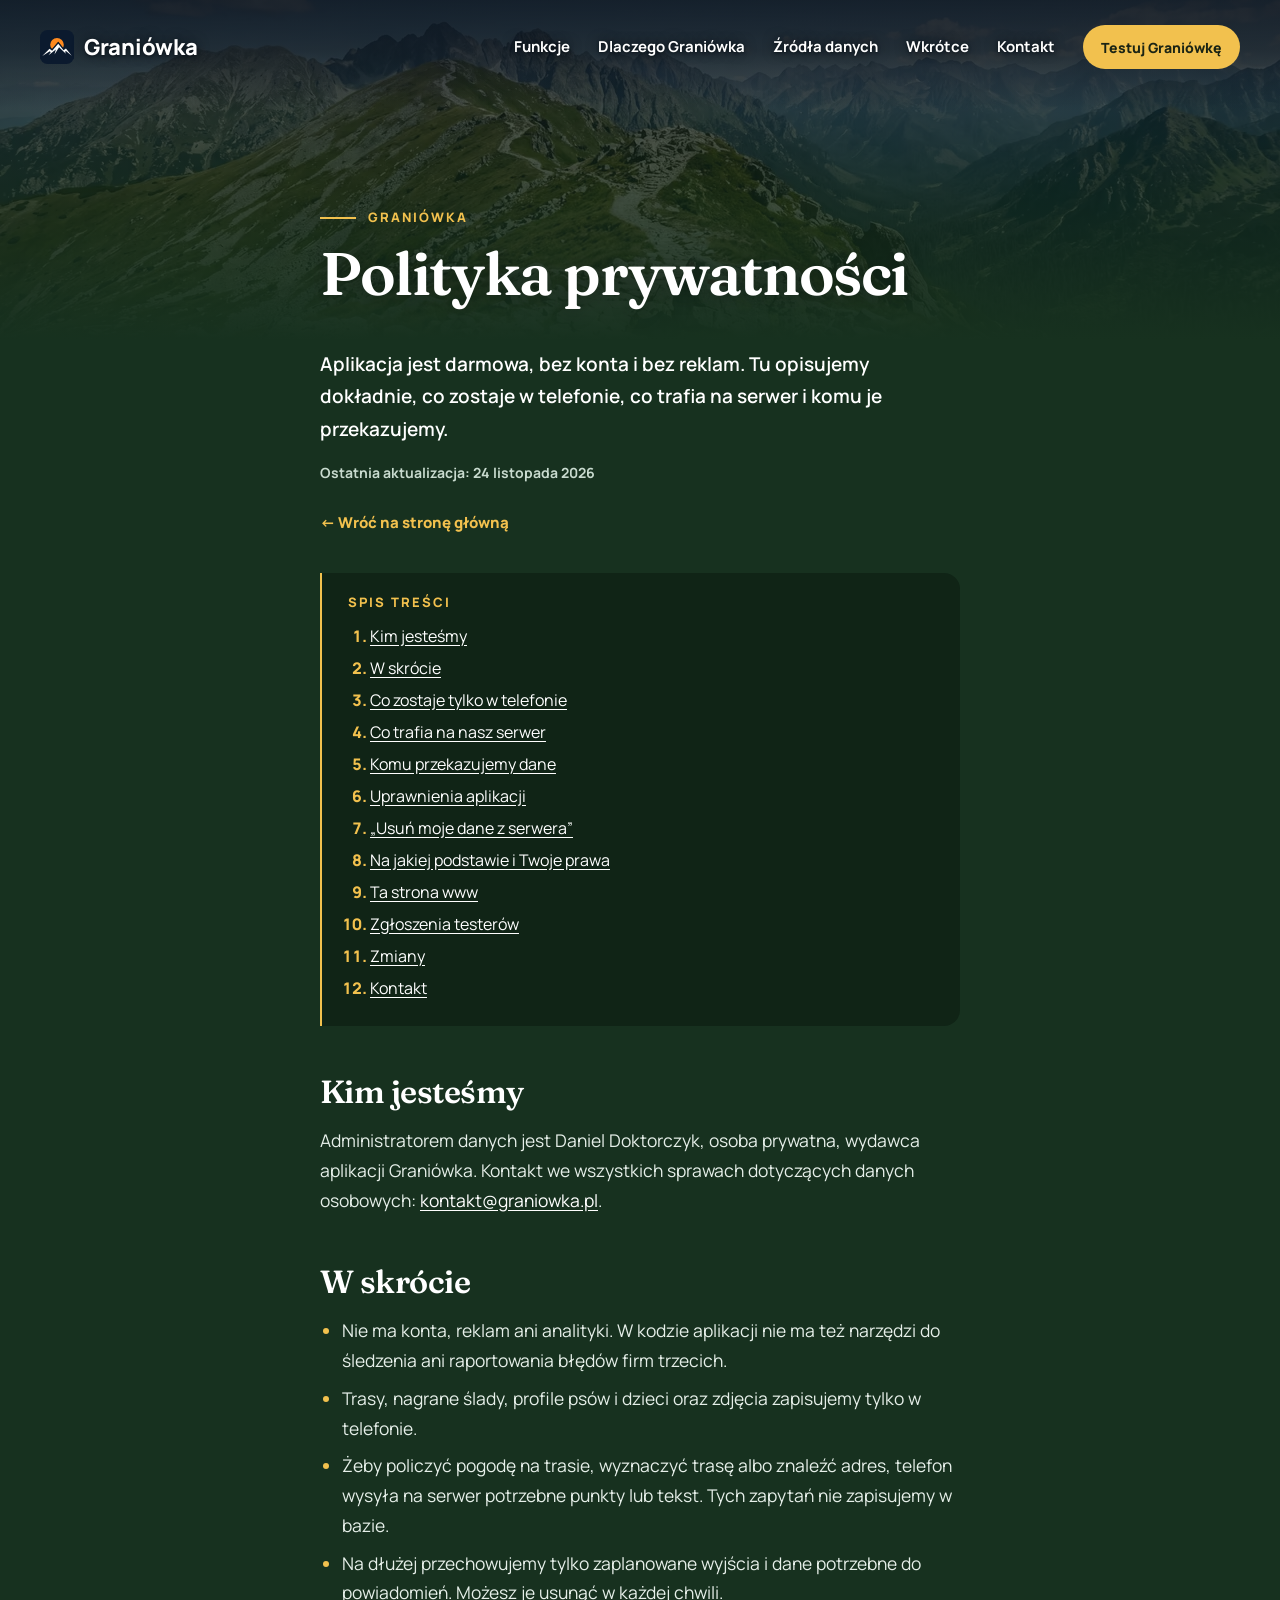
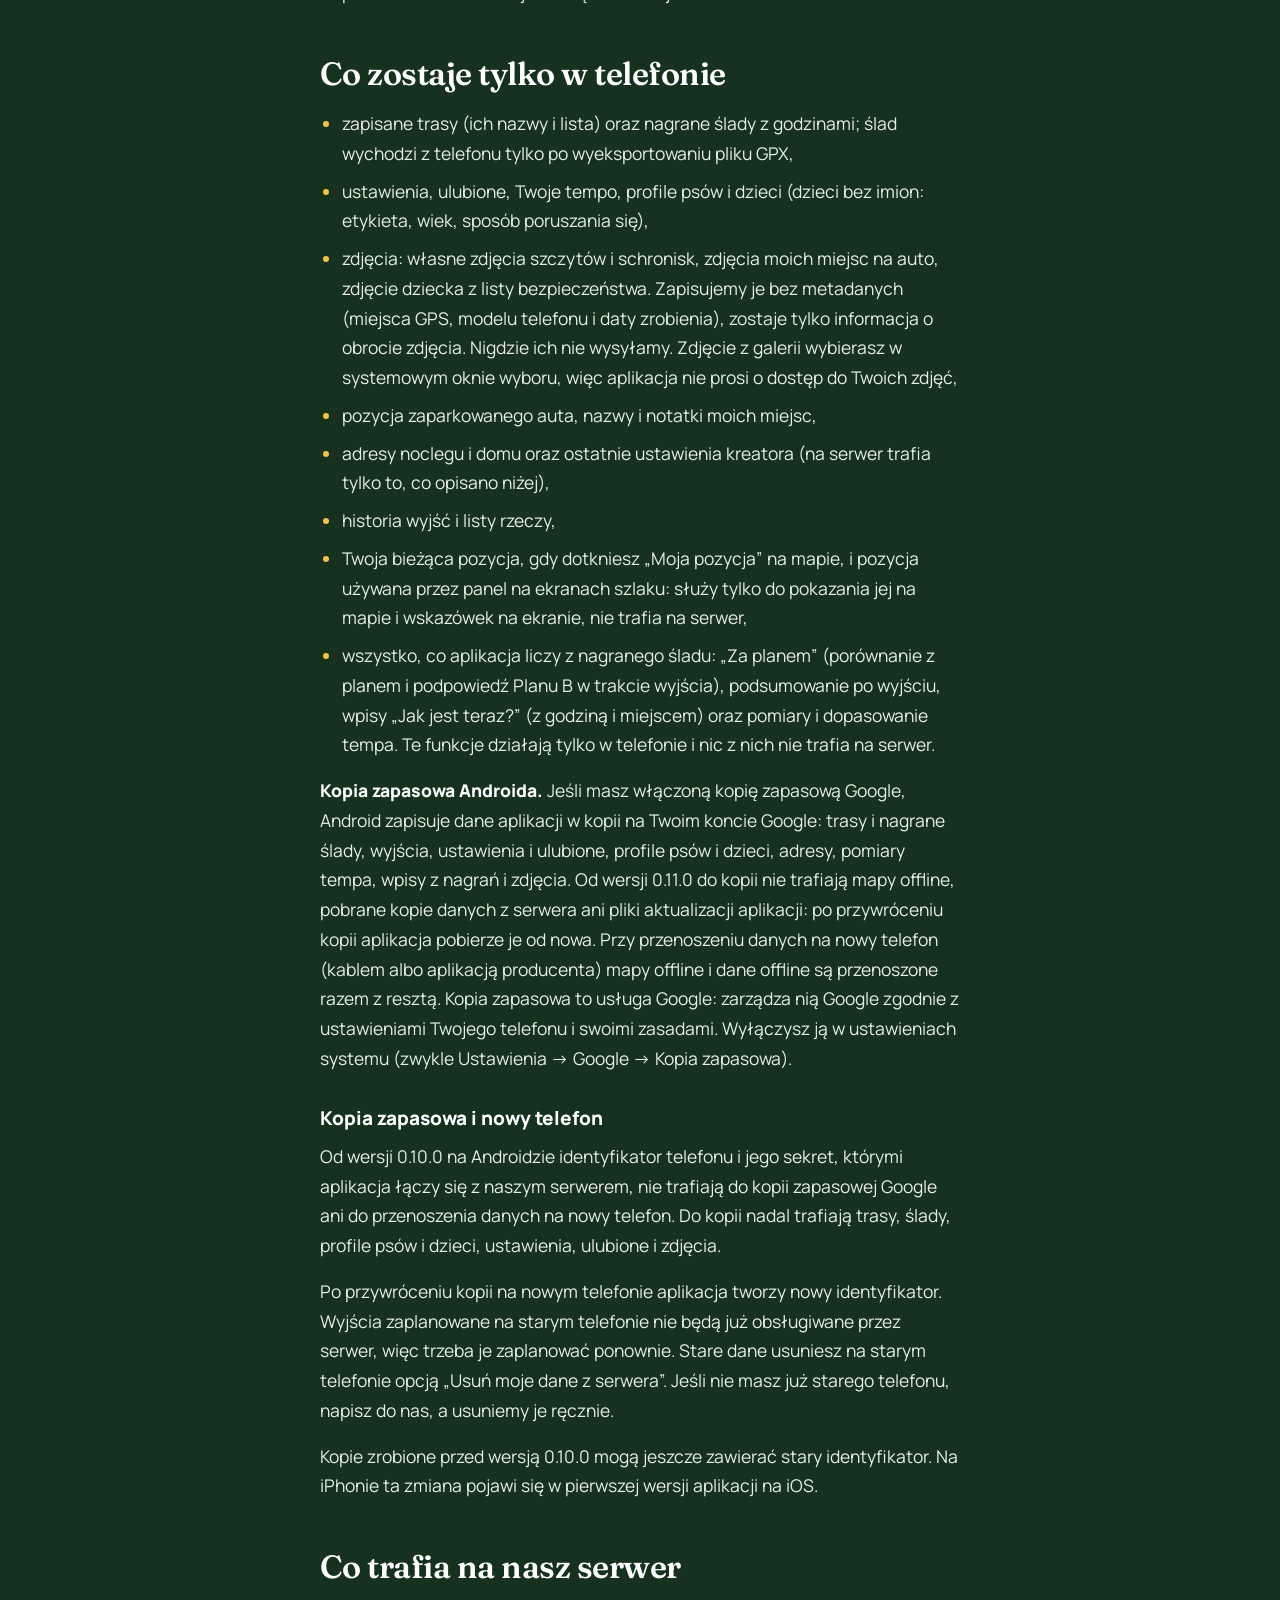
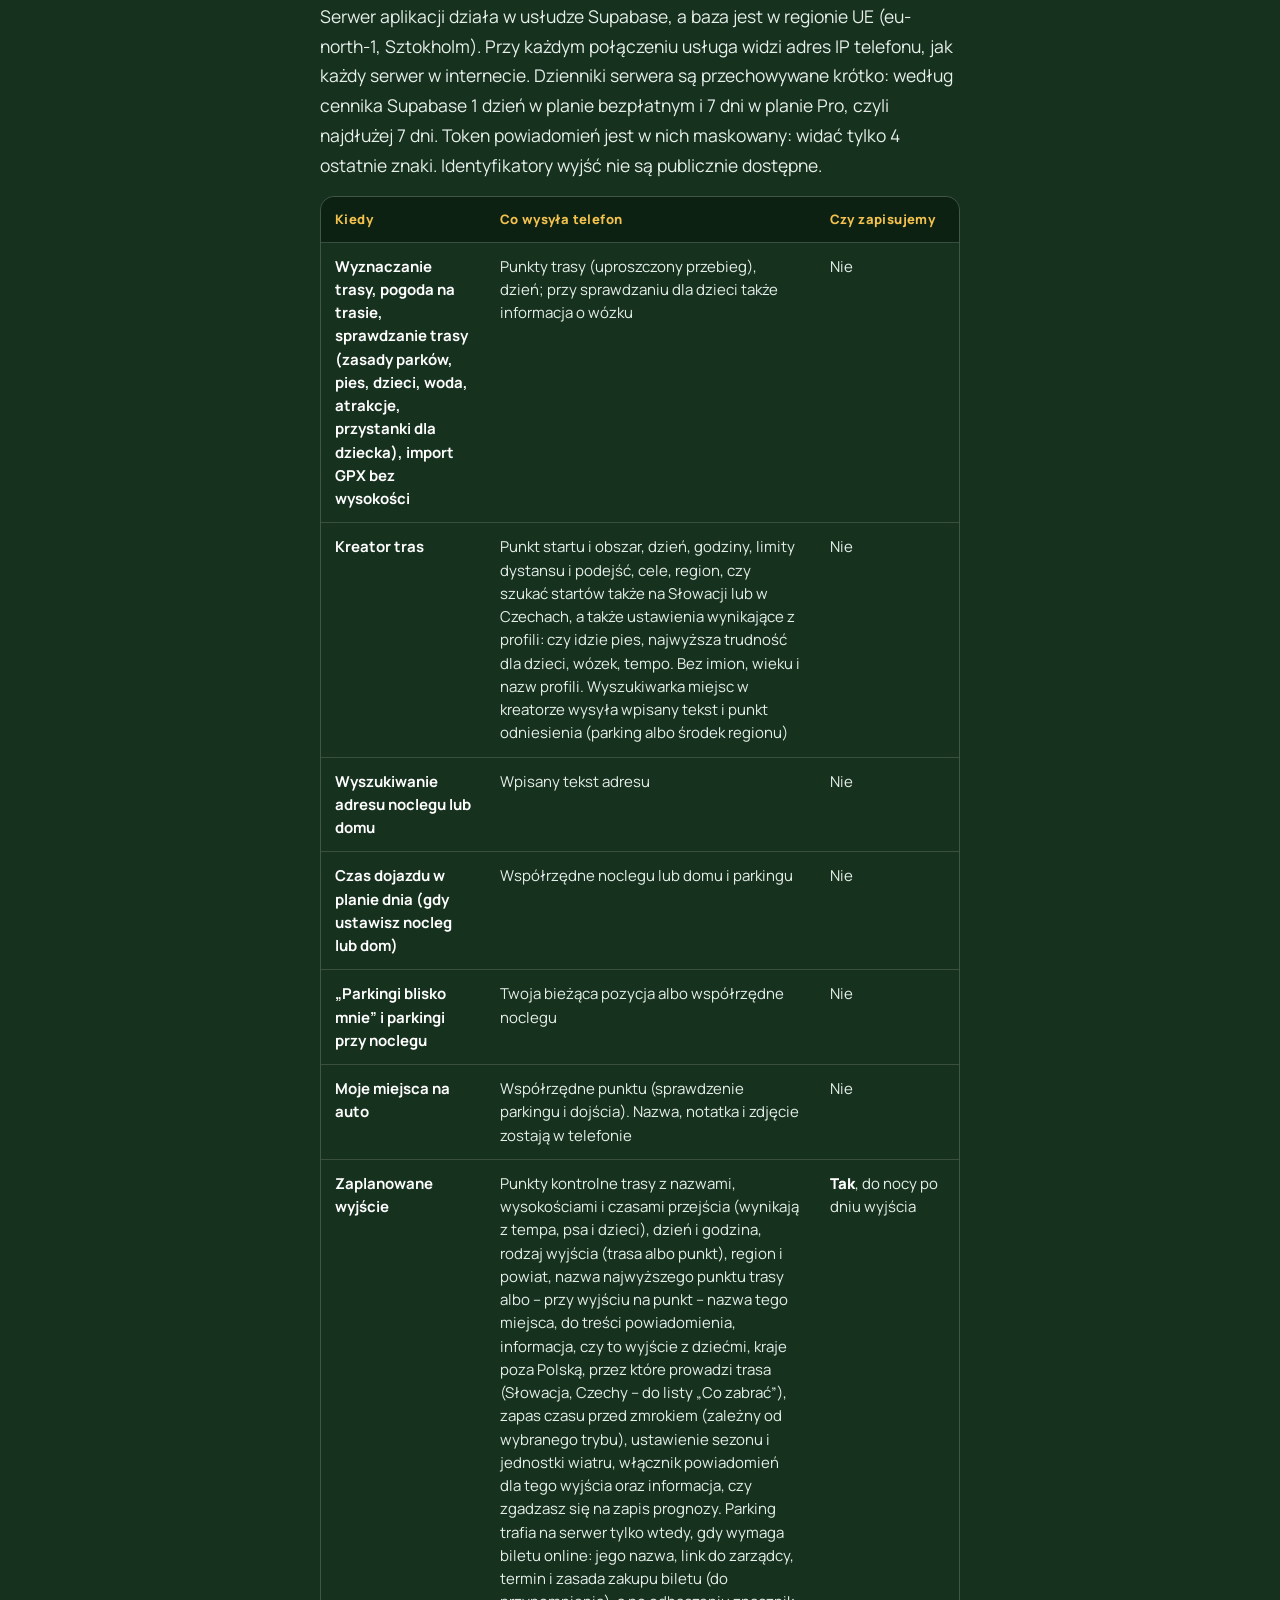
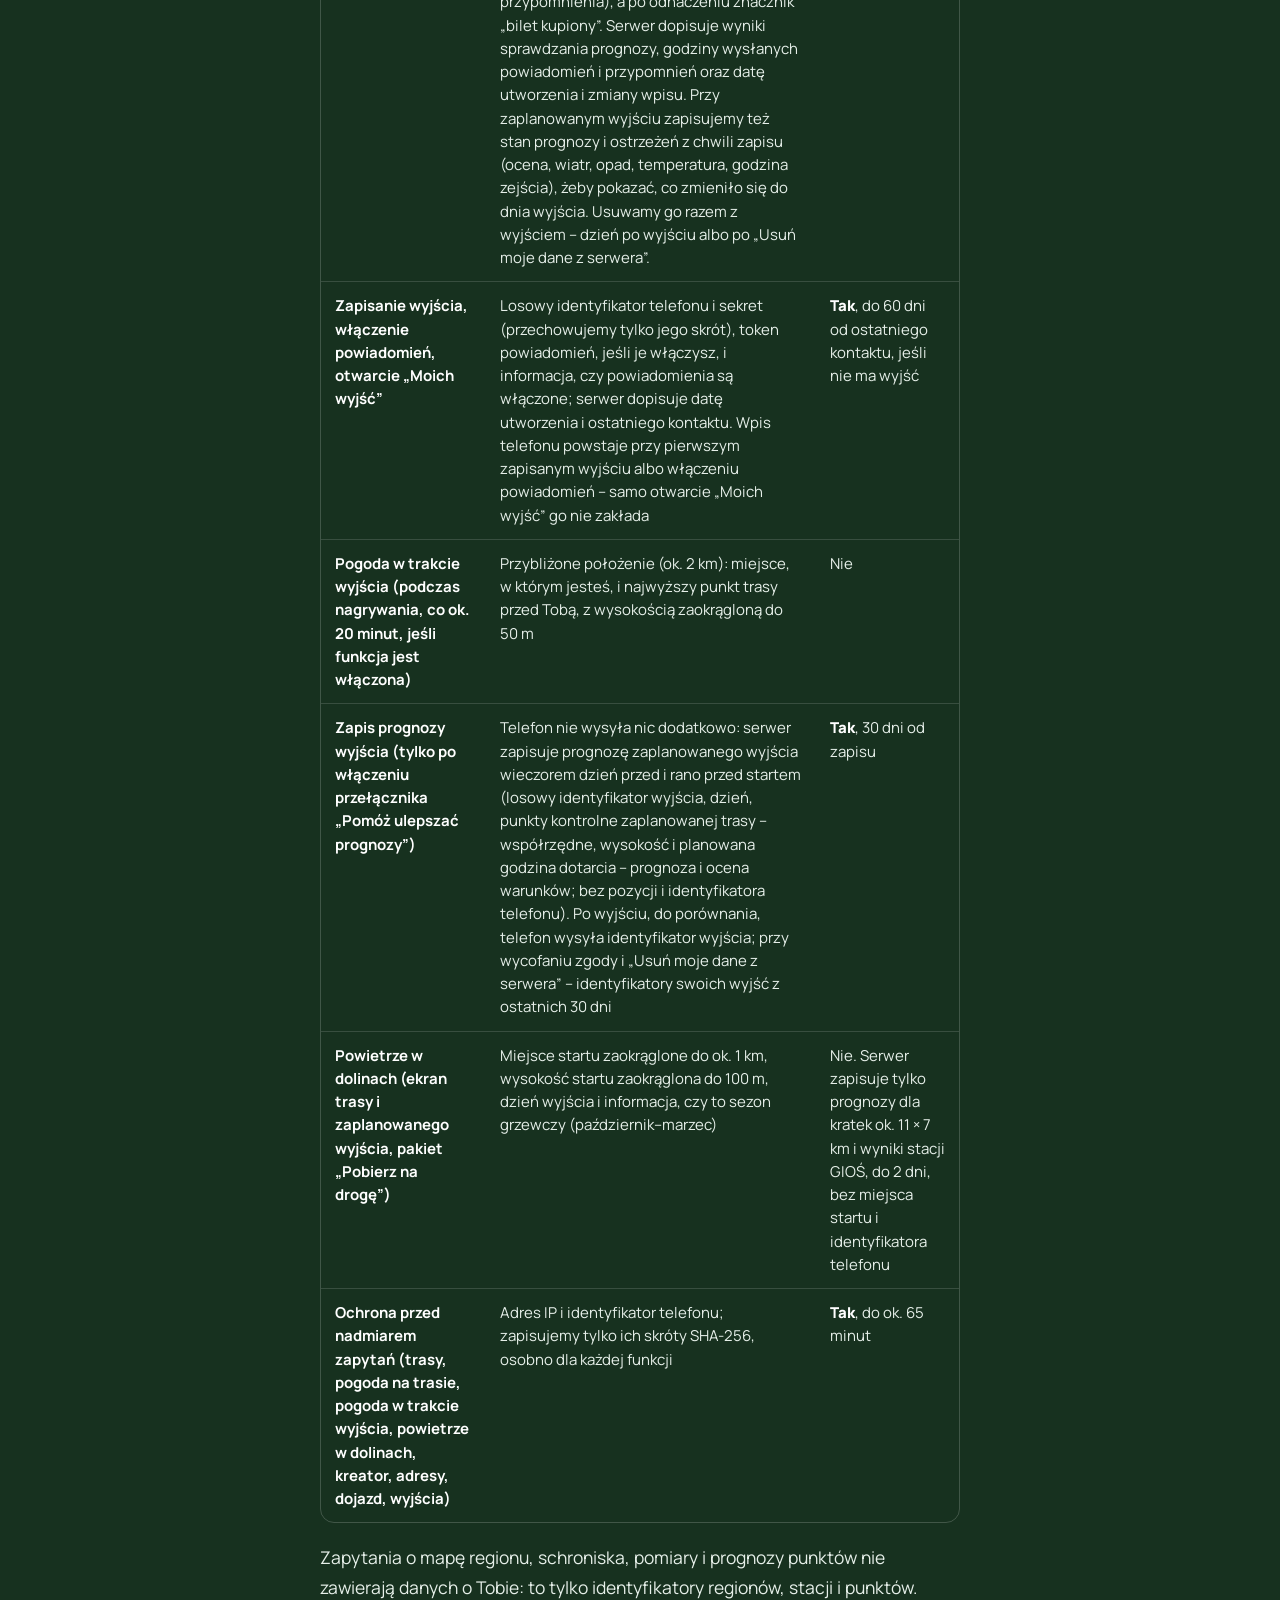
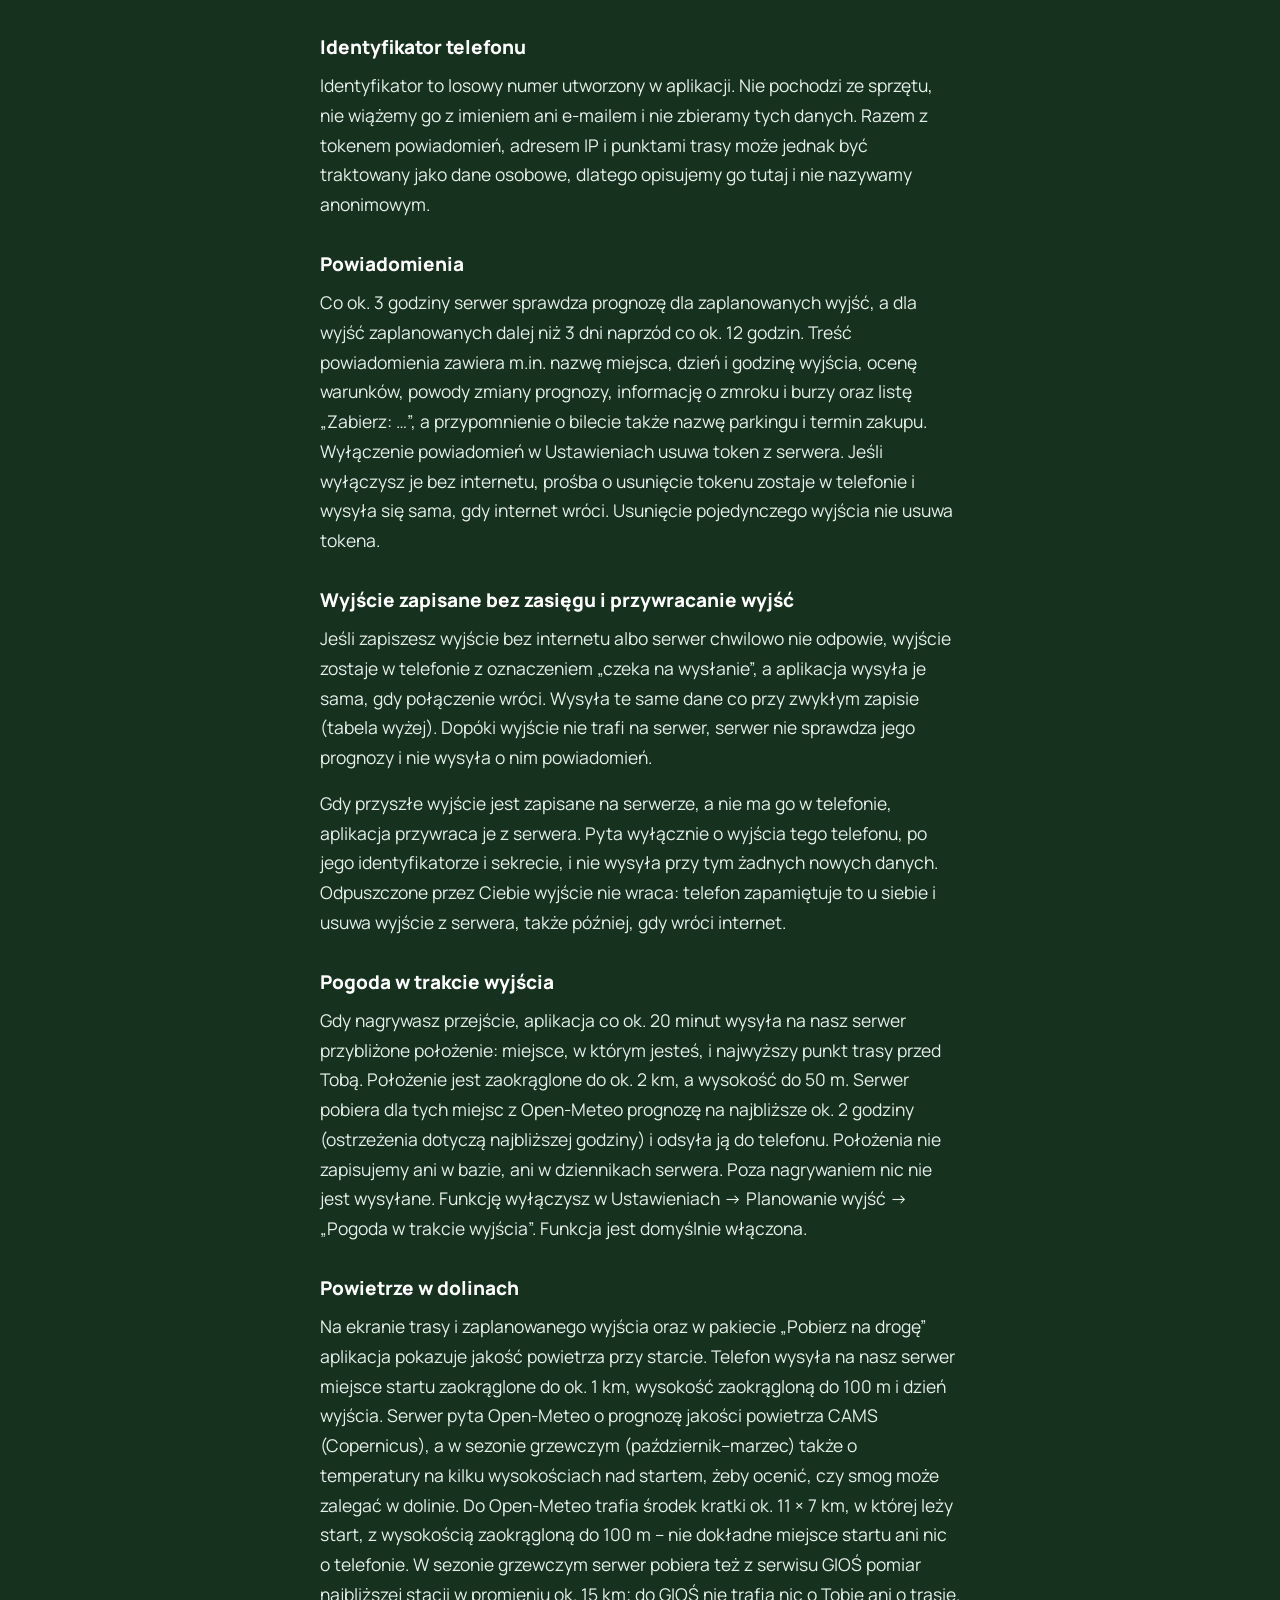
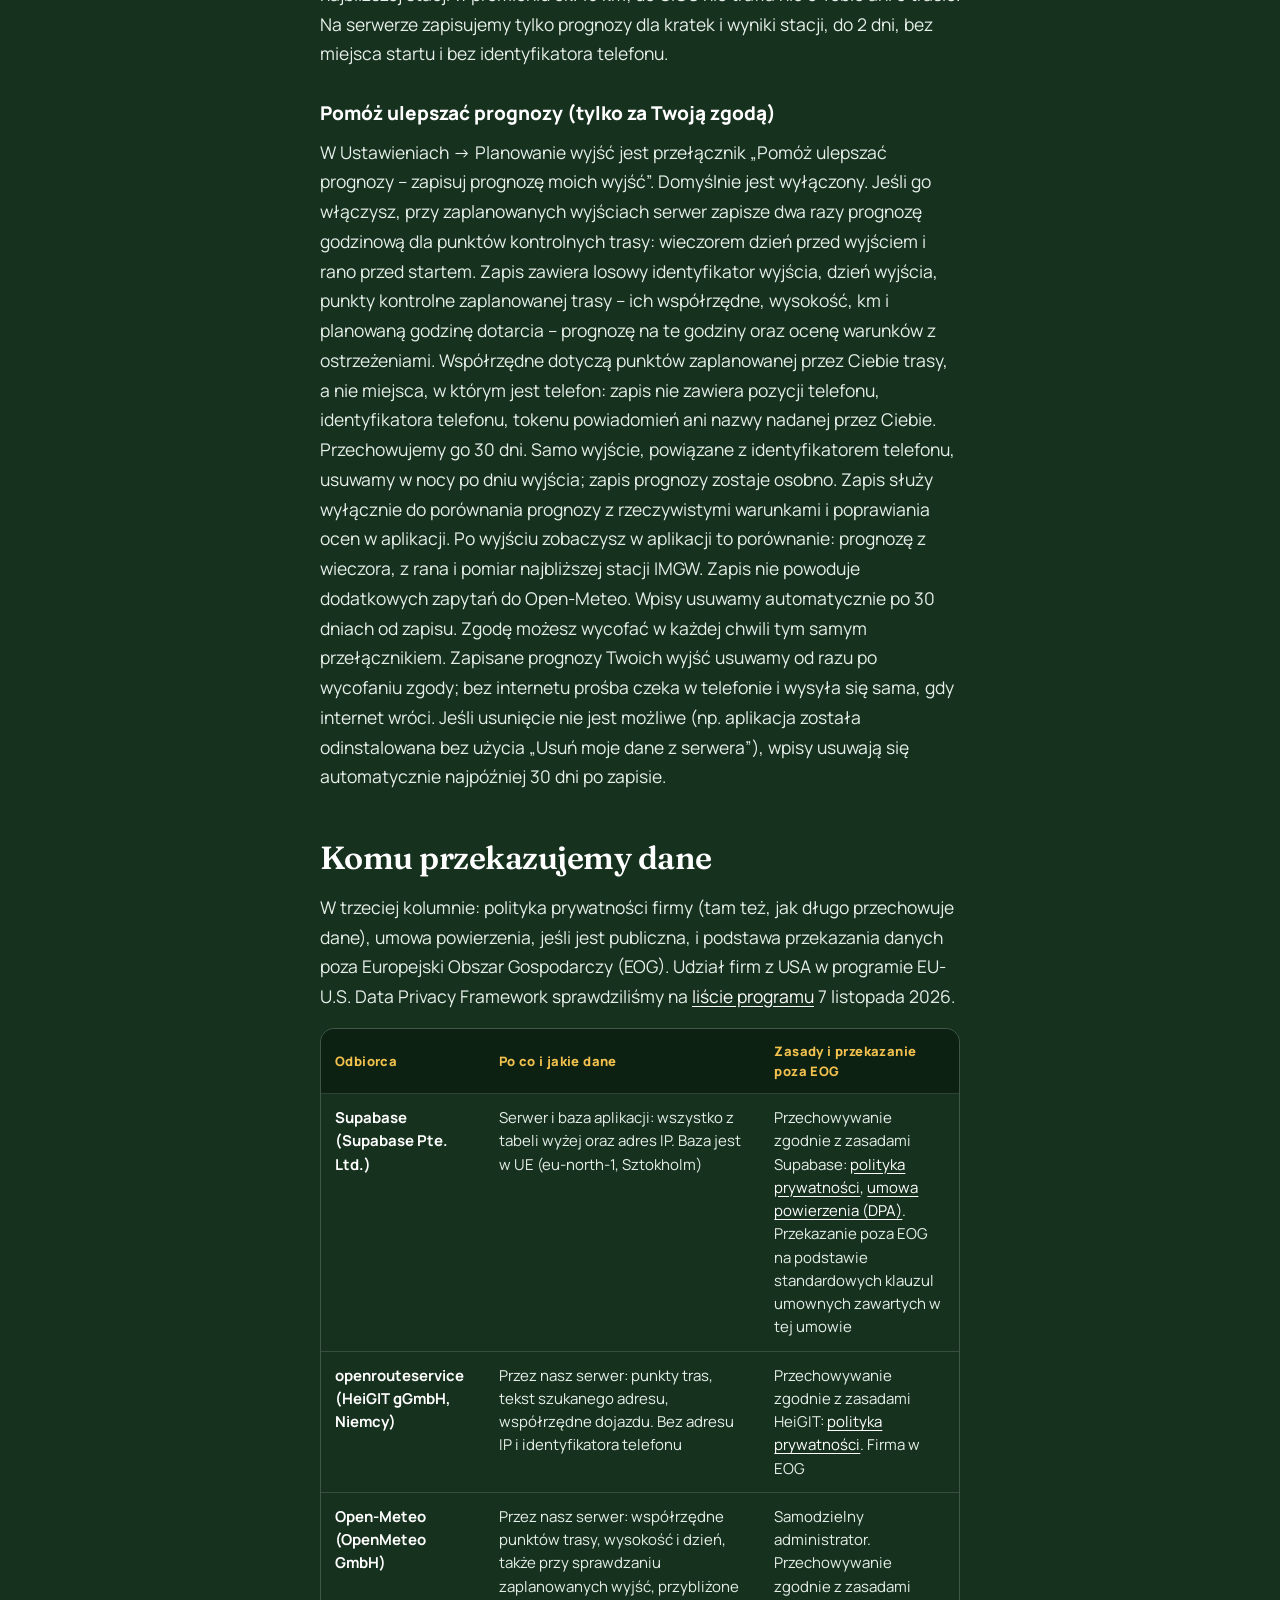
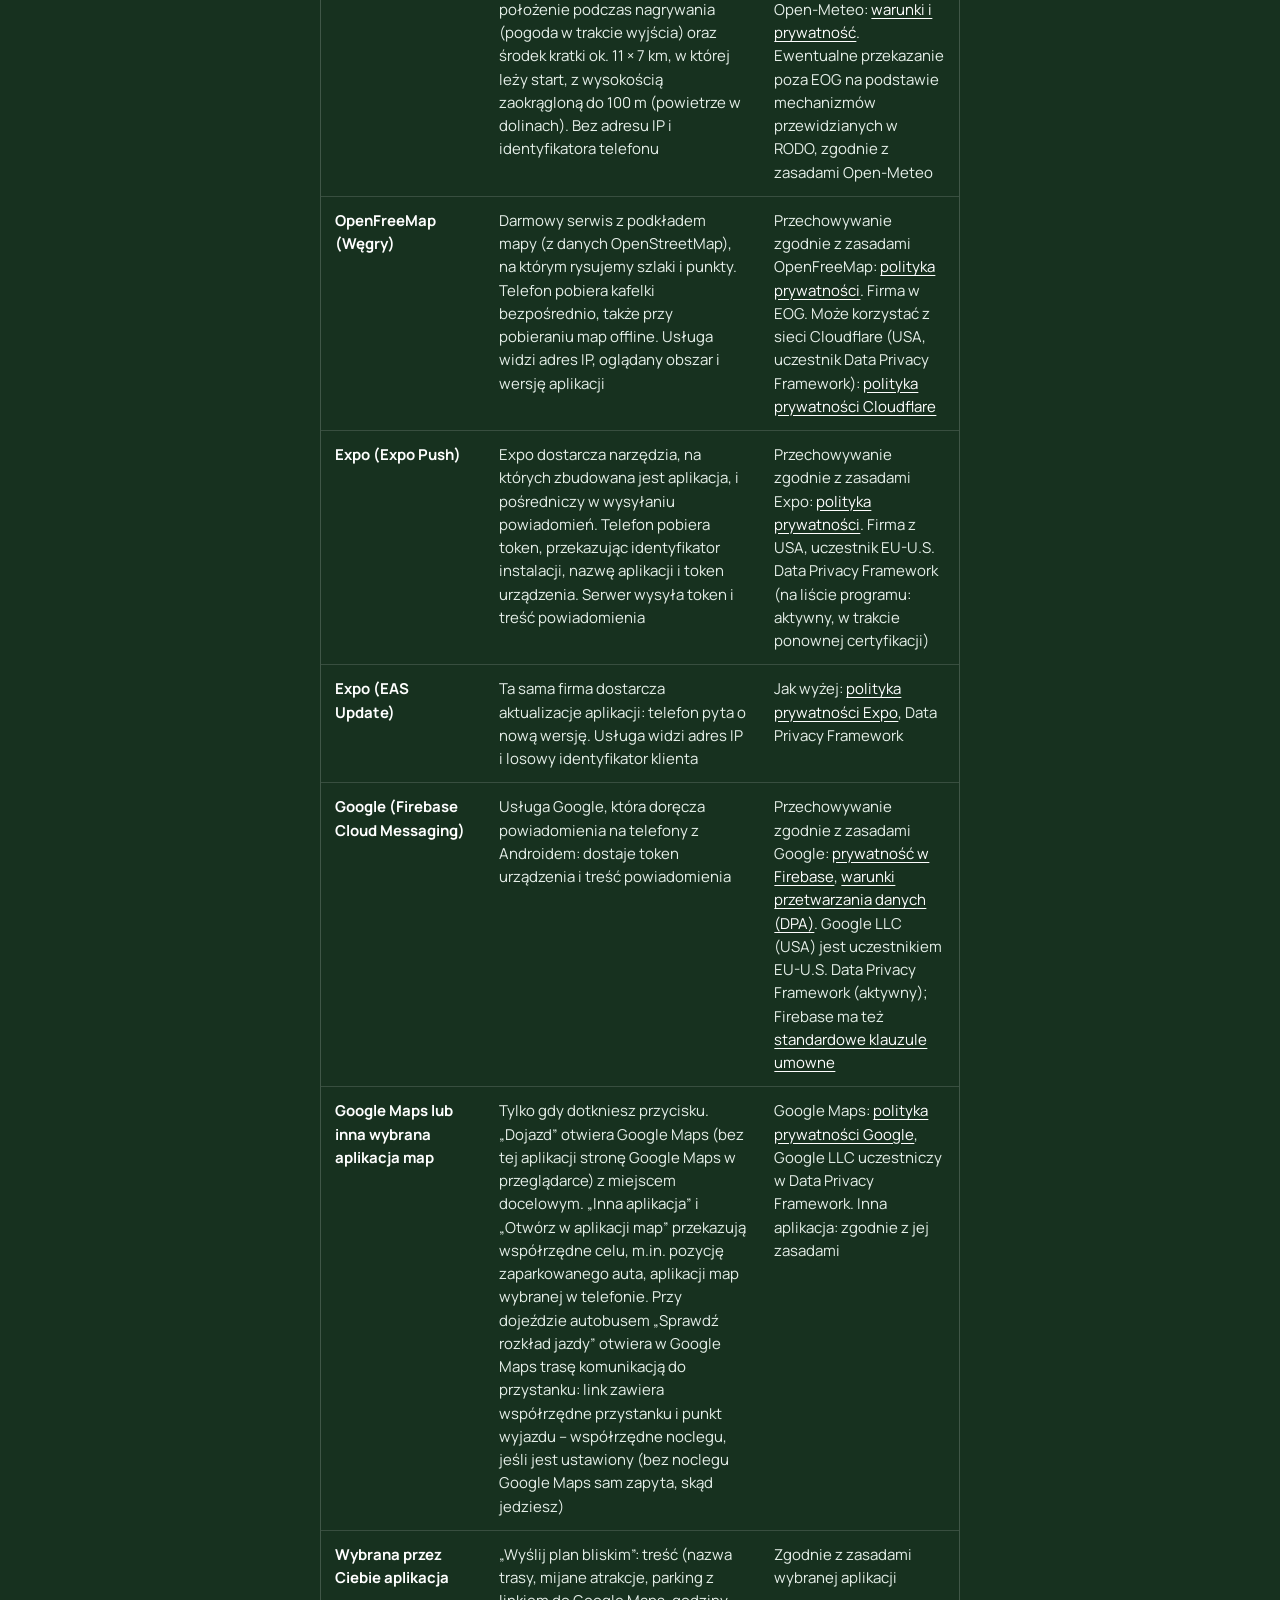
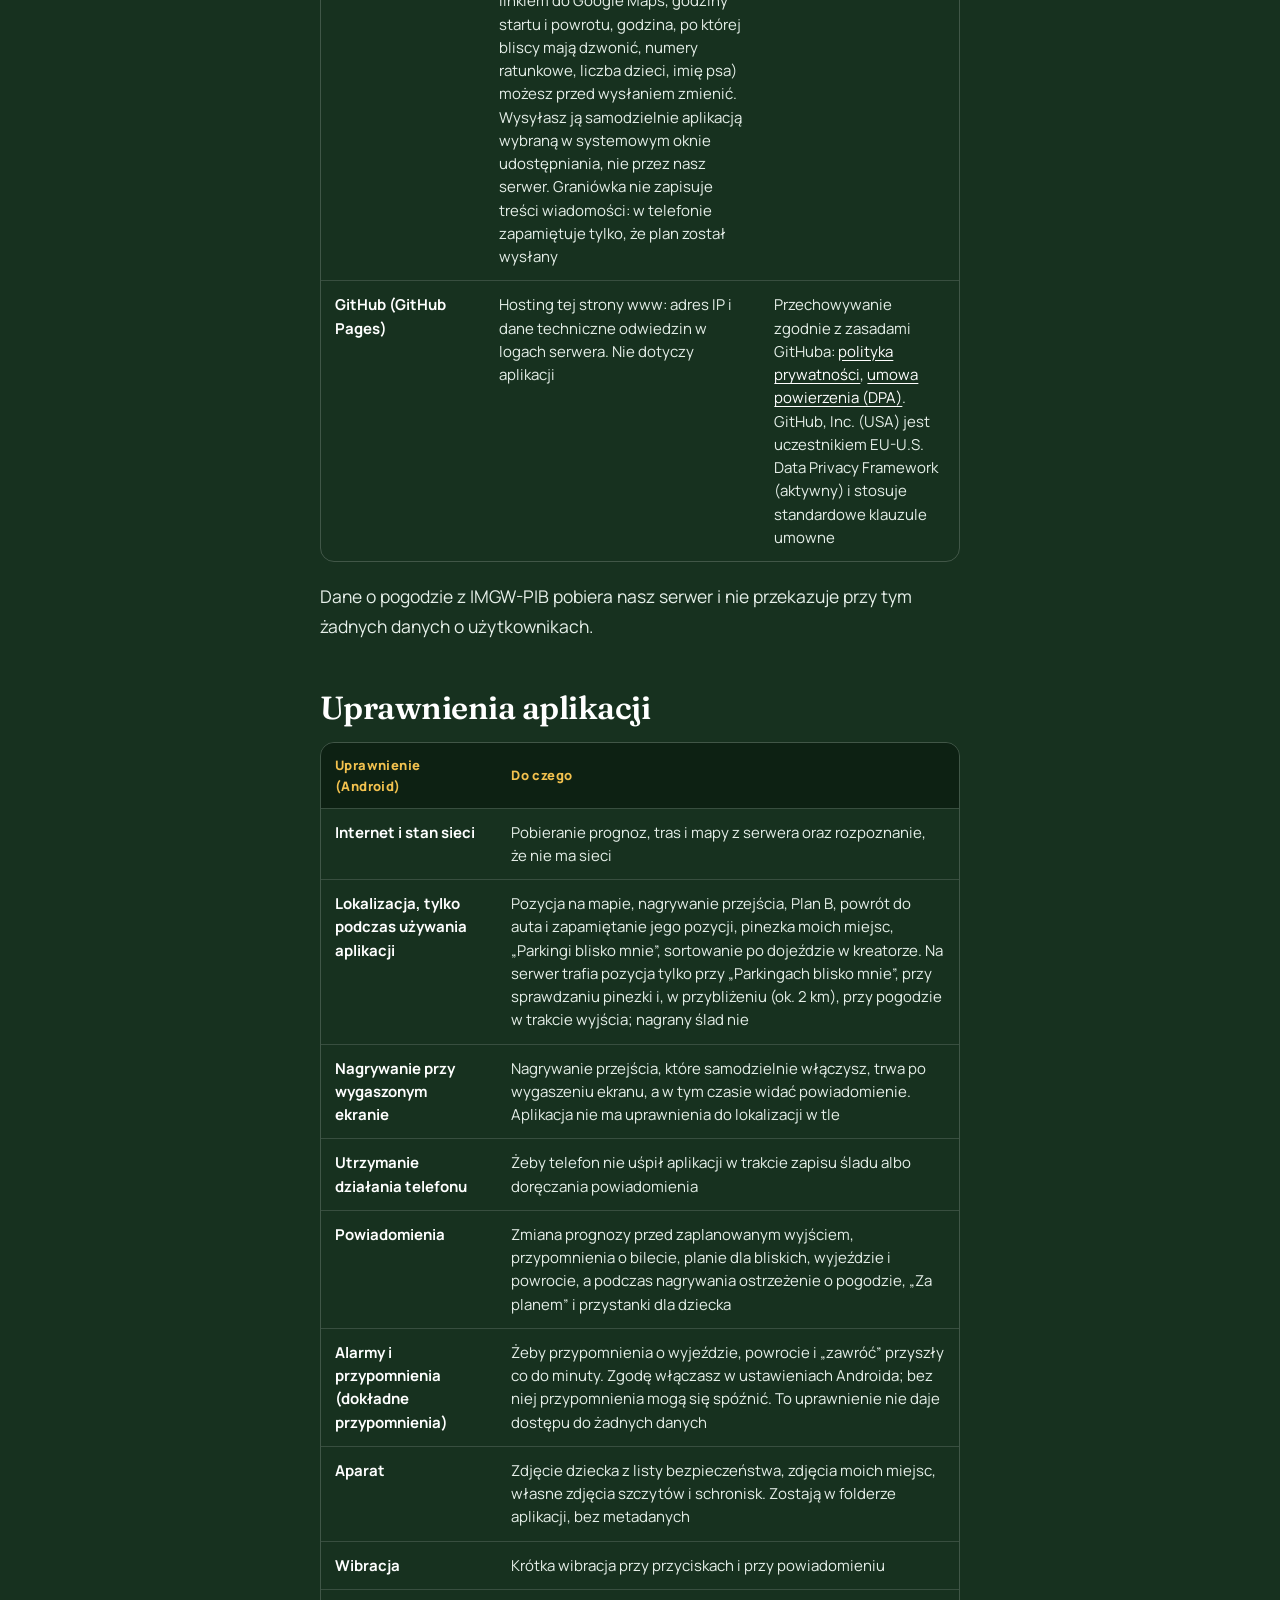
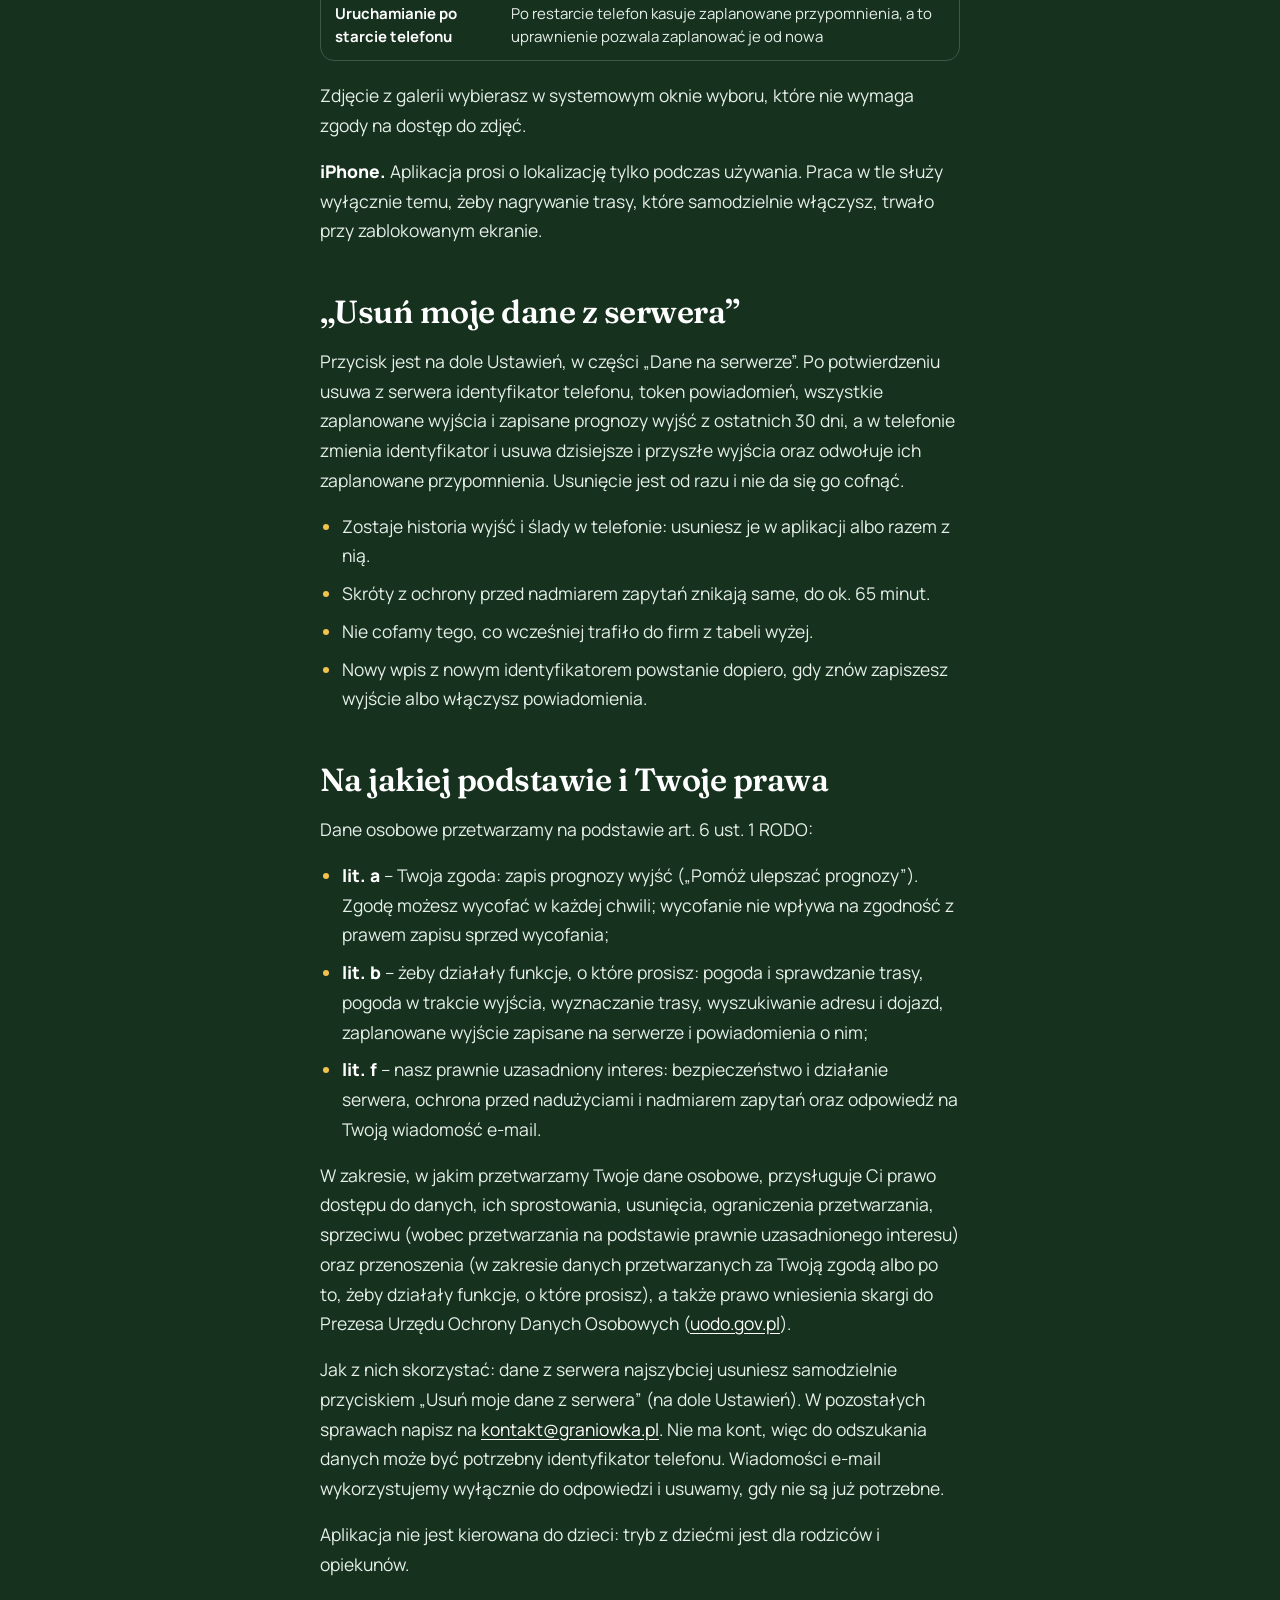
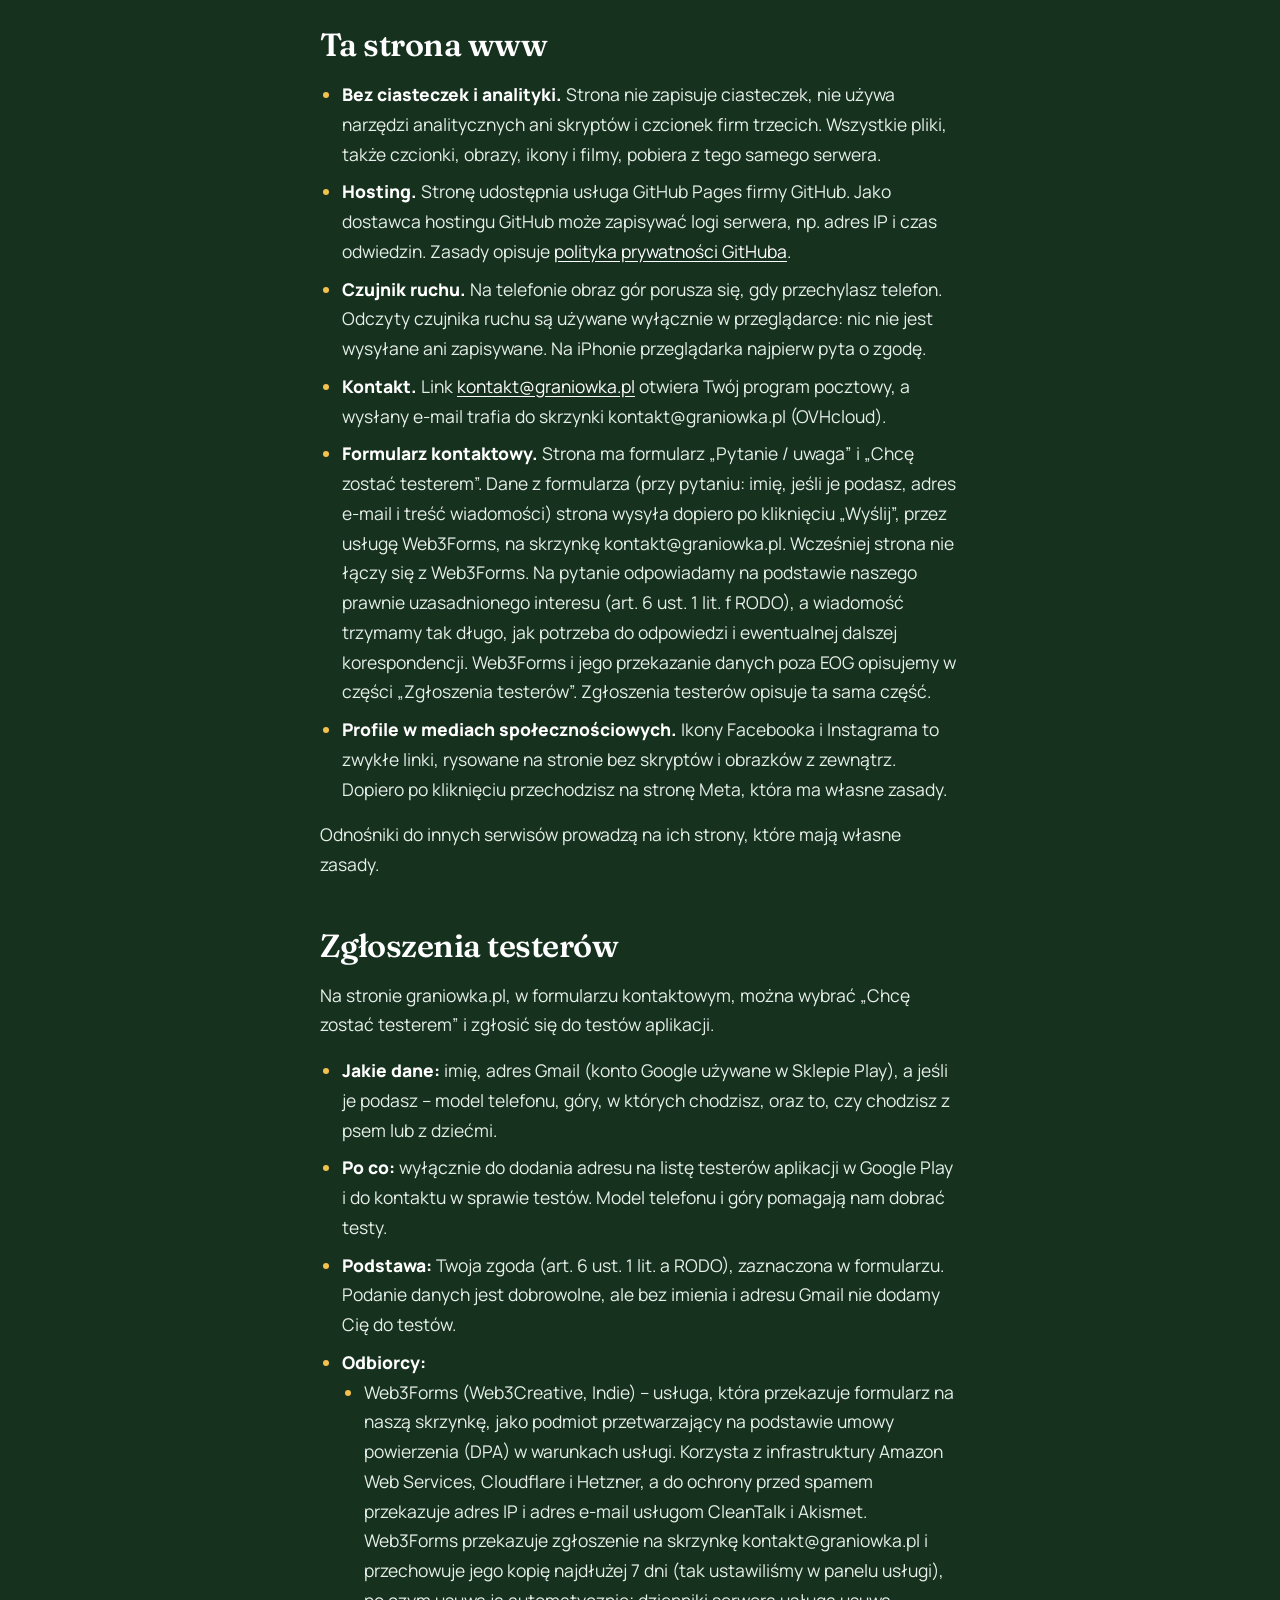
==== commit f0443e49: "Publikacja strony Co-Authored-By: Claude Opus 5.5 <noreply@anthropic.com>" ====
--- a/polityka-prywatnosci/index.html
+++ b/polityka-prywatnosci/index.html
@@ -23,6 +23,6 @@
 </style>
   </head>
   <body>
-    <div id="root"><div class="podstrona"><a href="#tresc" class="przeskok">Przejdź do treści</a><header class="gora"><a href="/" class="gora-logo"><svg width="34" height="34" viewBox="112 112 800 800" aria-hidden="true"><defs><mask id="logo-slonce" maskUnits="userSpaceOnUse" x="0" y="0" width="1024" height="1200"><rect width="1024" height="1200" fill="#fff"></rect><path d="M166.2 725.5 L335.6 556.1 L398.6 601.6 L540.7 434.3 L664.6 587.6 L722.7 544.9 L858.5 718.5 L858.5 1088.1 L166.2 1088.1Z" fill="#000" stroke="#000" stroke-width="56"></path></mask></defs><rect x="112" y="112" width="800" height="800" rx="176" fill="#0B1A2E"></rect><circle cx="512" cy="460.2" r="159.6" fill="#FF8A1F" mask="url(#logo-slonce)"></circle><path d="M166.2 725.5 L335.6 556.1 L398.6 601.6 L540.7 434.3 L664.6 587.6 L722.7 544.9 L858.5 718.5 L722.7 608.6 L703.1 626.1 L720.6 671.6 L561.0 516.2 L453.2 687.0 L484.7 572.9 L312.5 705.2 L363.6 637.3 L344.0 610.0Z" fill="#0B1A2E" stroke="#0B1A2E" stroke-width="56" stroke-miterlimit="10"></path><path d="M166.2 725.5 L335.6 556.1 L398.6 601.6 L540.7 434.3 L664.6 587.6 L722.7 544.9 L858.5 718.5 L722.7 608.6 L703.1 626.1 L720.6 671.6 L561.0 516.2 L453.2 687.0 L484.7 572.9 L312.5 705.2 L363.6 637.3 L344.0 610.0Z" fill="#FFFFFF"></path></svg>Graniówka</a><nav aria-label="Główna" class="gora-linki"><a href="/#funkcje">Funkcje</a><a href="/#dlaczego">Dlaczego Graniówka</a><a href="/zrodla-danych/">Źródła danych</a><a href="/#wkrotce">Wkrótce</a><a href="/#kontakt">Kontakt</a><a href="/?tester#kontakt" data-tester="true" class="gora-play">Testuj Graniówkę</a></nav><details class="gora-menu"><summary aria-label="Menu"><svg width="20" height="20" viewBox="0 0 24 24" fill="none" stroke="currentColor" stroke-width="2.4" stroke-linecap="round" aria-hidden="true"><path d="M4 7h16M4 12h16M4 17h16"></path></svg></summary><div class="gora-panel"><a href="/#funkcje">Funkcje</a><a href="/#dlaczego">Dlaczego Graniówka</a><a href="/zrodla-danych/">Źródła danych</a><a href="/#wkrotce">Wkrótce</a><a href="/#kontakt">Kontakt</a><a href="/?tester#kontakt" data-tester="true" class="gora-play">Testuj Graniówkę</a></div></details></header><div class="podstrona-pas"><picture><source type="image/avif" srcSet="/sceny/gran-1280.avif 1280w, /sceny/gran-1920.avif 1920w" sizes="100vw"/><source type="image/webp" srcSet="/sceny/gran-1280.webp 1280w, /sceny/gran-1920.webp 1920w" sizes="100vw"/><img src="/sceny/gran-1280.webp" alt="" width="1920" height="1080" decoding="async"/></picture><div class="podstrona-szer"><div class="znacznik">Graniówka</div><h1>Polityka prywatności</h1></div></div><main id="tresc" tabindex="-1" class="podstrona-szer podstrona-tekst"><p class="podstrona-wstep">Aplikacja jest darmowa, bez konta i bez reklam. Tu opisujemy dokładnie, co zostaje w telefonie, co trafia na serwer i komu je przekazujemy.</p><p class="podstrona-data">Ostatnia aktualizacja: <!-- -->24 listopada 2026</p><a href="/" class="podstrona-powrot">← Wróć na stronę główną</a><nav class="spis" aria-labelledby="spis-h"><h2 id="spis-h" class="spis-tytul">Spis treści</h2><ol><li><a href="#administrator">Kim jesteśmy</a></li><li><a href="#w-skrocie">W skrócie</a></li><li><a href="#w-telefonie">Co zostaje tylko w telefonie</a></li><li><a href="#serwer">Co trafia na nasz serwer</a></li><li><a href="#odbiorcy">Komu przekazujemy dane</a></li><li><a href="#uprawnienia">Uprawnienia aplikacji</a></li><li><a href="#usuwanie">„Usuń moje dane z serwera”</a></li><li><a href="#prawa">Na jakiej podstawie i Twoje prawa</a></li><li><a href="#strona">Ta strona www</a></li><li><a href="#testerzy">Zgłoszenia testerów</a></li><li><a href="#zmiany">Zmiany</a></li><li><a href="#kontakt">Kontakt</a></li></ol></nav><section aria-labelledby="administrator"><h2 id="administrator">Kim jesteśmy</h2><p>Administratorem danych jest Daniel Doktorczyk, osoba prywatna, wydawca aplikacji Graniówka. Kontakt we wszystkich sprawach dotyczących danych osobowych: <a href="mailto:kontakt@graniowka.pl">kontakt@graniowka.pl</a>.</p></section><section aria-labelledby="w-skrocie"><h2 id="w-skrocie">W skrócie</h2><ul><li>Nie ma konta, reklam ani analityki. W kodzie aplikacji nie ma też narzędzi do śledzenia ani raportowania błędów firm trzecich.</li><li>Trasy, nagrane ślady, profile psów i dzieci oraz zdjęcia zapisujemy tylko w telefonie.</li><li>Żeby policzyć pogodę na trasie, wyznaczyć trasę albo znaleźć adres, telefon wysyła na serwer potrzebne punkty lub tekst. Tych zapytań nie zapisujemy w bazie.</li><li>Na dłużej przechowujemy tylko zaplanowane wyjścia i dane potrzebne do powiadomień. Możesz je usunąć w każdej chwili.</li></ul></section><section aria-labelledby="w-telefonie"><h2 id="w-telefonie">Co zostaje tylko w telefonie</h2><ul><li>zapisane trasy (ich nazwy i lista) oraz nagrane ślady z godzinami; ślad wychodzi z telefonu tylko wtedy, gdy samodzielnie wyeksportujesz plik GPX,</li><li>ustawienia, ulubione, Twoje tempo, profile psów i dzieci (dzieci bez imion: etykieta, wiek, sposób poruszania się),</li><li>zdjęcia: własne zdjęcia szczytów i schronisk, zdjęcia moich miejsc na auto, zdjęcie dziecka z listy bezpieczeństwa. Zapisujemy je bez metadanych (miejsca GPS, modelu telefonu i daty zrobienia), zostaje tylko informacja o obrocie zdjęcia. Nigdzie ich nie wysyłamy. Zdjęcie z galerii wybierasz w systemowym oknie wyboru, więc aplikacja nie prosi o dostęp do Twoich zdjęć,</li><li>pozycja zaparkowanego auta, nazwy i notatki moich miejsc,</li><li>adresy noclegu i domu oraz ostatnie ustawienia kreatora (na serwer trafia tylko to, co opisano niżej),</li><li>historia wyjść i listy rzeczy,</li><li>Twoja bieżąca pozycja, gdy dotkniesz „Moja pozycja” na mapie, i pozycja używana przez panel na ekranach szlaku: służy tylko do pokazania jej na mapie i wskazówek na ekranie, nie trafia na serwer,</li><li>wszystko, co aplikacja liczy z nagranego śladu: „Za planem” (porównanie z planem i podpowiedź Planu B w trakcie wyjścia), podsumowanie po wyjściu, wpisy „Jak jest teraz?” (z godziną i miejscem) oraz pomiary i dopasowanie tempa. Te funkcje działają tylko w telefonie i nic z nich nie trafia na serwer.</li></ul><p><b>Kopia zapasowa Androida.</b> Jeśli masz włączoną kopię zapasową Google, Android zapisuje dane aplikacji w kopii na Twoim koncie Google: trasy i nagrane ślady, wyjścia, ustawienia i ulubione, profile psów i dzieci, adresy, pomiary tempa, wpisy z nagrań i zdjęcia. Od wersji 0.11.0 do kopii nie trafiają mapy offline, pobrane kopie danych z serwera ani pliki aktualizacji aplikacji: po przywróceniu kopii aplikacja pobierze je od nowa. Przy przenoszeniu danych na nowy telefon (kablem albo aplikacją producenta) mapy offline i dane offline są przenoszone razem z resztą. Kopia zapasowa to usługa Google: zarządza nią Google zgodnie z ustawieniami Twojego telefonu i swoimi zasadami. Wyłączysz ją w ustawieniach systemu (zwykle Ustawienia → Google → Kopia zapasowa).</p><h3>Kopia zapasowa i nowy telefon</h3><p>Od wersji 0.10.0 na Androidzie identyfikator telefonu i jego sekret, którymi aplikacja łączy się z naszym serwerem, nie trafiają do kopii zapasowej Google ani do przenoszenia danych na nowy telefon. Do kopii nadal trafiają trasy, ślady, profile psów i dzieci, ustawienia, ulubione i zdjęcia.</p><p>Po przywróceniu kopii na nowym telefonie aplikacja tworzy nowy identyfikator. Wyjścia zaplanowane na starym telefonie nie będą już obsługiwane przez serwer, więc trzeba je zaplanować ponownie. Stare dane usuniesz na starym telefonie opcją „Usuń moje dane z serwera”. Jeśli nie masz już starego telefonu, napisz do nas, a usuniemy je ręcznie.</p><p>Kopie zrobione przed wersją 0.10.0 mogą jeszcze zawierać stary identyfikator. Na iPhonie ta zmiana pojawi się w pierwszej wersji aplikacji na iOS.</p></section><section aria-labelledby="serwer"><h2 id="serwer">Co trafia na nasz serwer</h2><p>Serwer aplikacji działa w usłudze Supabase, a baza jest w regionie UE (eu-north-1, Sztokholm). Przy każdym połączeniu usługa widzi adres IP telefonu, jak każdy serwer w internecie. Dzienniki serwera są przechowywane krótko: według cennika Supabase 1 dzień w planie bezpłatnym i 7 dni w planie Pro, czyli najdłużej 7 dni. Token powiadomień jest w nich maskowany: widać tylko 4 ostatnie znaki. Identyfikatory wyjść nie są publicznie dostępne.</p><div class="przewijana" tabindex="0" role="region" aria-label="Co trafia na serwer"><table><thead><tr><th scope="col">Kiedy</th><th scope="col">Co wysyła telefon</th><th scope="col">Czy zapisujemy</th></tr></thead><tbody><tr><td>Wyznaczanie trasy, pogoda na trasie, sprawdzanie trasy (zasady parków, pies, dzieci, woda, atrakcje, przystanki dla dziecka), import GPX bez wysokości</td><td>Punkty trasy (uproszczony przebieg), dzień; przy sprawdzaniu dla dzieci także informacja o wózku</td><td>Nie</td></tr><tr><td>Kreator tras</td><td>Punkt startu i obszar, dzień, godziny, limity dystansu i podejść, cele, region, czy szukać startów także na Słowacji lub w Czechach, a także ustawienia wynikające z profili: czy idzie pies, najwyższa trudność dla dzieci, wózek, tempo. Bez imion, wieku i nazw profili. Wyszukiwarka miejsc w kreatorze wysyła wpisany tekst i punkt odniesienia (parking albo środek regionu)</td><td>Nie</td></tr><tr><td>Wyszukiwanie adresu noclegu lub domu</td><td>Wpisany tekst adresu</td><td>Nie</td></tr><tr><td>Czas dojazdu w planie dnia (gdy ustawisz nocleg lub dom)</td><td>Współrzędne noclegu lub domu i parkingu</td><td>Nie</td></tr><tr><td>„Parkingi blisko mnie” i parkingi przy noclegu</td><td>Twoja bieżąca pozycja albo współrzędne noclegu</td><td>Nie</td></tr><tr><td>Moje miejsca na auto</td><td>Współrzędne punktu (sprawdzenie parkingu i dojścia). Nazwa, notatka i zdjęcie zostają w telefonie</td><td>Nie</td></tr><tr><td>Zaplanowane wyjście</td><td>Punkty kontrolne trasy z nazwami, wysokościami i czasami przejścia (wynikają z tempa, psa i dzieci), dzień i godzina, rodzaj wyjścia (trasa albo punkt), region i powiat, nazwa najwyższego punktu trasy albo – przy wyjściu na punkt – nazwa tego miejsca, do treści powiadomienia, informacja, czy to wyjście z dziećmi, kraje poza Polską, przez które prowadzi trasa (Słowacja, Czechy – do listy „Co zabrać”), zapas czasu przed zmrokiem (zależny od wybranego trybu), ustawienie sezonu i jednostki wiatru, włącznik powiadomień dla tego wyjścia oraz informacja, czy zgadzasz się na zapis prognozy. Parking trafia na serwer tylko wtedy, gdy wymaga biletu online: jego nazwa, link do zarządcy, termin i zasada zakupu biletu (do przypomnienia), a po odhaczeniu znacznik „bilet kupiony”. Serwer dopisuje wyniki sprawdzania prognozy, godziny wysłanych powiadomień i przypomnień oraz datę utworzenia i zmiany wpisu. Przy zaplanowanym wyjściu zapisujemy też stan prognozy i ostrzeżeń z chwili zapisu (ocena, wiatr, opad, temperatura, godzina zejścia), żeby pokazać, co zmieniło się do dnia wyjścia. Usuwamy go razem z wyjściem – dzień po wyjściu albo po „Usuń moje dane z serwera”.</td><td><strong>Tak</strong>, do nocy po dniu wyjścia</td></tr><tr><td>Zapisanie wyjścia, włączenie powiadomień, otwarcie „Moich wyjść”</td><td>Losowy identyfikator telefonu i sekret (przechowujemy tylko jego skrót), token powiadomień, jeśli je włączysz, i informacja, czy powiadomienia są włączone; serwer dopisuje datę utworzenia i ostatniego kontaktu. Wpis telefonu powstaje przy pierwszym zapisanym wyjściu albo włączeniu powiadomień – samo otwarcie „Moich wyjść” go nie zakłada</td><td><strong>Tak</strong>, do 60 dni od ostatniego kontaktu, jeśli nie ma wyjść</td></tr><tr><td>Pogoda w trakcie wyjścia (podczas nagrywania, co ok. 20 minut, jeśli funkcja jest włączona)</td><td>Przybliżone położenie (ok. 2 km): miejsce, w którym jesteś, i najwyższy punkt trasy przed Tobą, z wysokością zaokrągloną do 50 m</td><td>Nie</td></tr><tr><td>Zapis prognozy wyjścia (tylko po włączeniu przełącznika „Pomóż ulepszać prognozy”)</td><td>Telefon nie wysyła nic dodatkowo: serwer zapisuje prognozę zaplanowanego wyjścia wieczorem dzień przed i rano przed startem (losowy identyfikator wyjścia, dzień, punkty kontrolne zaplanowanej trasy – współrzędne, wysokość i planowana godzina dotarcia – prognoza i ocena warunków; bez pozycji i identyfikatora telefonu). Po wyjściu, do porównania, telefon wysyła identyfikator wyjścia; przy wycofaniu zgody i „Usuń moje dane z serwera” – identyfikatory swoich wyjść z ostatnich 30 dni</td><td><strong>Tak</strong>, 30 dni od zapisu</td></tr><tr><td>Powietrze w dolinach (ekran trasy i zaplanowanego wyjścia, pakiet „Pobierz na drogę”)</td><td>Miejsce startu zaokrąglone do ok. 1 km, wysokość startu zaokrąglona do 100 m, dzień wyjścia i informacja, czy to sezon grzewczy (październik–marzec)</td><td>Nie. Serwer zapisuje tylko prognozy dla kratek ok. 11 × 7 km i wyniki stacji GIOŚ, do 2 dni, bez miejsca startu i identyfikatora telefonu</td></tr><tr><td>Ochrona przed nadmiarem zapytań (trasy, pogoda na trasie, pogoda w trakcie wyjścia, powietrze w dolinach, kreator, adresy, dojazd, wyjścia)</td><td>Adres IP i identyfikator telefonu; zapisujemy tylko ich skróty SHA-256, osobno dla każdej funkcji</td><td><strong>Tak</strong>, do ok. 65 minut</td></tr></tbody></table></div><p>Zapytania o mapę regionu, schroniska, pomiary i prognozy punktów nie zawierają danych o Tobie: to tylko identyfikatory regionów, stacji i punktów.</p><h3>Identyfikator telefonu</h3><p>Identyfikator to losowy numer utworzony w aplikacji. Nie pochodzi ze sprzętu, nie wiążemy go z imieniem ani e-mailem i nie zbieramy tych danych. Razem z tokenem powiadomień, adresem IP i punktami trasy może jednak być traktowany jako dane osobowe, dlatego opisujemy go tutaj i nie nazywamy anonimowym.</p><h3>Powiadomienia</h3><p>Co ok. 3 godziny serwer sprawdza prognozę dla zaplanowanych wyjść, a dla wyjść zaplanowanych dalej niż 3 dni naprzód co ok. 12 godzin. Treść powiadomienia zawiera m.in. nazwę miejsca, dzień i godzinę wyjścia, ocenę warunków, powody zmiany prognozy, informację o zmroku i burzy oraz listę „Zabierz: …”, a przypomnienie o bilecie także nazwę parkingu i termin zakupu. Wyłączenie powiadomień w Ustawieniach usuwa token z serwera. Jeśli wyłączysz je bez internetu, prośba o usunięcie tokenu zostaje w telefonie i wysyła się sama, gdy internet wróci. Usunięcie pojedynczego wyjścia nie usuwa tokena.</p><h3>Wyjście zapisane bez zasięgu i przywracanie wyjść</h3><p>Jeśli zapiszesz wyjście bez internetu albo serwer chwilowo nie odpowie, wyjście zostaje w telefonie z oznaczeniem „czeka na wysłanie”, a aplikacja wysyła je sama, gdy połączenie wróci. Wysyła te same dane co przy zwykłym zapisie (tabela wyżej). Dopóki wyjście nie trafi na serwer, serwer nie sprawdza jego prognozy i nie wysyła o nim powiadomień.</p><p>Gdy przyszłe wyjście jest zapisane na serwerze, a nie ma go w telefonie, aplikacja przywraca je z serwera. Pyta wyłącznie o wyjścia tego telefonu, po jego identyfikatorze i sekrecie, i nie wysyła przy tym żadnych nowych danych. Odpuszczone przez Ciebie wyjście nie wraca: telefon zapamiętuje to u siebie i usuwa wyjście z serwera, także później, gdy wróci internet.</p><h3>Pogoda w trakcie wyjścia</h3><p>Gdy nagrywasz przejście, aplikacja co ok. 20 minut wysyła na nasz serwer przybliżone położenie: miejsce, w którym jesteś, i najwyższy punkt trasy przed Tobą. Położenie jest zaokrąglone do ok. 2 km, a wysokość do 50 m. Serwer pobiera dla tych miejsc z Open-Meteo prognozę na najbliższe ok. 2 godziny (ostrzeżenia dotyczą najbliższej godziny) i odsyła ją do telefonu. Położenia nie zapisujemy ani w bazie, ani w dziennikach serwera. Poza nagrywaniem nic nie jest wysyłane. Funkcję wyłączysz w Ustawieniach → Planowanie wyjść → „Pogoda w trakcie wyjścia”. Funkcja jest domyślnie włączona.</p><h3>Powietrze w dolinach</h3><p>Na ekranie trasy i zaplanowanego wyjścia oraz w pakiecie „Pobierz na drogę” aplikacja pokazuje jakość powietrza przy starcie. Telefon wysyła na nasz serwer miejsce startu zaokrąglone do ok. 1 km, wysokość zaokrągloną do 100 m i dzień wyjścia. Serwer pyta Open-Meteo o prognozę jakości powietrza CAMS (Copernicus), a w sezonie grzewczym (październik–marzec) także o temperatury na kilku wysokościach nad startem, żeby ocenić, czy smog może zalegać w dolinie. Do Open-Meteo trafia środek kratki ok. 11 × 7 km, w której leży start, z wysokością zaokrągloną do 100 m – nie dokładne miejsce startu ani nic o telefonie. W sezonie grzewczym serwer pobiera też z serwisu GIOŚ pomiar najbliższej stacji w promieniu ok. 15 km; do GIOŚ nie trafia nic o Tobie ani o trasie. Na serwerze zapisujemy tylko prognozy dla kratek i wyniki stacji, do 2 dni, bez miejsca startu i bez identyfikatora telefonu.</p><h3>Pomóż ulepszać prognozy (tylko za Twoją zgodą)</h3><p>W Ustawieniach → Planowanie wyjść jest przełącznik „Pomóż ulepszać prognozy – zapisuj prognozę moich wyjść”. Domyślnie jest wyłączony. Jeśli go włączysz, przy zaplanowanych wyjściach serwer zapisze dwa razy prognozę godzinową dla punktów kontrolnych trasy: wieczorem dzień przed wyjściem i rano przed startem. Zapis zawiera losowy identyfikator wyjścia, dzień wyjścia, punkty kontrolne zaplanowanej trasy – ich współrzędne, wysokość, km i planowaną godzinę dotarcia – prognozę na te godziny oraz ocenę warunków z ostrzeżeniami. Współrzędne dotyczą punktów zaplanowanej przez Ciebie trasy, a nie miejsca, w którym jest telefon: zapis nie zawiera pozycji telefonu, identyfikatora telefonu, tokenu powiadomień ani nazwy nadanej przez Ciebie. Przechowujemy go 30 dni. Samo wyjście, powiązane z identyfikatorem telefonu, usuwamy w nocy po dniu wyjścia; zapis prognozy zostaje osobno. Zapis służy wyłącznie do porównania prognozy z rzeczywistymi warunkami i poprawiania ocen w aplikacji. Po wyjściu zobaczysz w aplikacji to porównanie: prognozę z wieczora, z rana i pomiar najbliższej stacji IMGW. Zapis nie powoduje dodatkowych zapytań do Open-Meteo. Wpisy usuwamy automatycznie po 30 dniach od zapisu. Zgodę możesz wycofać w każdej chwili tym samym przełącznikiem. Zapisane prognozy Twoich wyjść usuwamy od razu po wycofaniu zgody; bez internetu prośba czeka w telefonie i wysyła się sama, gdy internet wróci. Jeśli usunięcie nie jest możliwe (np. aplikacja została odinstalowana bez użycia „Usuń moje dane z serwera”), wpisy usuwają się automatycznie najpóźniej 30 dni po zapisie.</p></section><section aria-labelledby="odbiorcy"><h2 id="odbiorcy">Komu przekazujemy dane</h2><p>W trzeciej kolumnie: polityka prywatności firmy (tam też, jak długo przechowuje dane), umowa powierzenia, jeśli jest publiczna, i podstawa przekazania danych poza Europejski Obszar Gospodarczy (EOG). Udział firm z USA w programie EU-U.S. Data Privacy Framework sprawdziliśmy na <a href="https://www.dataprivacyframework.gov/list" rel="noopener">liście programu</a> 7 listopada 2026.</p><div class="przewijana" tabindex="0" role="region" aria-label="Komu przekazujemy dane"><table><thead><tr><th scope="col">Odbiorca</th><th scope="col">Po co i jakie dane</th><th scope="col">Zasady i przekazanie poza EOG</th></tr></thead><tbody><tr><td>Supabase (Supabase Pte. Ltd.)</td><td>Serwer i baza aplikacji: wszystko z tabeli wyżej oraz adres IP. Baza jest w UE (eu-north-1, Sztokholm)</td><td>Przechowywanie zgodnie z zasadami Supabase: <a href="https://supabase.com/privacy" rel="noopener">polityka prywatności</a>, <a href="https://supabase.com/legal/customer-resources/data-processing-addendum" rel="noopener">umowa powierzenia (DPA)</a>. Przekazanie poza EOG na podstawie standardowych klauzul umownych zawartych w tej umowie</td></tr><tr><td>openrouteservice (HeiGIT gGmbH, Niemcy)</td><td>Przez nasz serwer: punkty tras, tekst szukanego adresu, współrzędne dojazdu. Bez adresu IP i identyfikatora telefonu</td><td>Przechowywanie zgodnie z zasadami HeiGIT: <a href="https://heigit.org/privacy-policy/" rel="noopener">polityka prywatności</a>. Firma w EOG</td></tr><tr><td>Open-Meteo (OpenMeteo GmbH)</td><td>Przez nasz serwer: współrzędne punktów trasy, wysokość i dzień, także przy sprawdzaniu zaplanowanych wyjść, przybliżone położenie podczas nagrywania (pogoda w trakcie wyjścia) oraz środek kratki ok. 11 × 7 km, w której leży start, z wysokością zaokrągloną do 100 m (powietrze w dolinach). Bez adresu IP i identyfikatora telefonu</td><td>Samodzielny administrator. Przechowywanie zgodnie z zasadami Open-Meteo: <a href="https://open-meteo.com/en/terms#privacy" rel="noopener">warunki i prywatność</a>. Ewentualne przekazanie poza EOG na podstawie mechanizmów przewidzianych w RODO, zgodnie z zasadami Open-Meteo</td></tr><tr><td>OpenFreeMap (Węgry)</td><td>Darmowy serwis z podkładem mapy (z danych OpenStreetMap), na którym rysujemy szlaki i punkty. Telefon pobiera kafelki bezpośrednio, także przy pobieraniu map offline. Usługa widzi adres IP, oglądany obszar i wersję aplikacji</td><td>Przechowywanie zgodnie z zasadami OpenFreeMap: <a href="https://openfreemap.org/privacy/" rel="noopener">polityka prywatności</a>. Firma w EOG. Może korzystać z sieci Cloudflare (USA, uczestnik Data Privacy Framework): <a href="https://www.cloudflare.com/privacypolicy/" rel="noopener">polityka prywatności Cloudflare</a></td></tr><tr><td>Expo (Expo Push)</td><td>Expo dostarcza narzędzia, na których zbudowana jest aplikacja, i pośredniczy w wysyłaniu powiadomień. Telefon pobiera token, przekazując identyfikator instalacji, nazwę aplikacji i token urządzenia. Serwer wysyła token i treść powiadomienia</td><td>Przechowywanie zgodnie z zasadami Expo: <a href="https://expo.dev/privacy" rel="noopener">polityka prywatności</a>. Firma z USA, uczestnik EU-U.S. Data Privacy Framework (na liście programu: aktywny, w trakcie ponownej certyfikacji)</td></tr><tr><td>Expo (EAS Update)</td><td>Ta sama firma dostarcza aktualizacje aplikacji: telefon pyta o nową wersję. Usługa widzi adres IP i losowy identyfikator klienta</td><td>Jak wyżej: <a href="https://expo.dev/privacy" rel="noopener">polityka prywatności Expo</a>, Data Privacy Framework</td></tr><tr><td>Google (Firebase Cloud Messaging)</td><td>Usługa Google, która doręcza powiadomienia na telefony z Androidem: dostaje token urządzenia i treść powiadomienia</td><td>Przechowywanie zgodnie z zasadami Google: <a href="https://firebase.google.com/support/privacy" rel="noopener">prywatność w Firebase</a>, <a href="https://firebase.google.com/terms/data-processing-terms" rel="noopener">warunki przetwarzania danych (DPA)</a>. Google LLC (USA) jest uczestnikiem EU-U.S. Data Privacy Framework (aktywny); Firebase ma też <a href="https://firebase.google.com/terms/firebase-sccs" rel="noopener">standardowe klauzule umowne</a></td></tr><tr><td>Google Maps lub inna wybrana aplikacja map</td><td>Tylko gdy dotkniesz przycisku. „Dojazd” otwiera Google Maps (bez tej aplikacji stronę Google Maps w przeglądarce) z miejscem docelowym. „Inna aplikacja” i „Otwórz w aplikacji map” przekazują współrzędne celu, m.in. pozycję zaparkowanego auta, aplikacji map wybranej w telefonie. Przy dojeździe autobusem „Sprawdź rozkład jazdy” otwiera w Google Maps trasę komunikacją do przystanku: link zawiera współrzędne przystanku i punkt wyjazdu – współrzędne noclegu, jeśli jest ustawiony (bez noclegu Google Maps sam zapyta, skąd jedziesz)</td><td>Google Maps: <a href="https://policies.google.com/privacy" rel="noopener">polityka prywatności Google</a>, Google LLC uczestniczy w Data Privacy Framework. Inna aplikacja: zgodnie z jej zasadami</td></tr><tr><td>Wybrana przez Ciebie aplikacja</td><td>„Wyślij plan bliskim”: treść (nazwa trasy, mijane atrakcje, parking z linkiem do Google Maps, godziny startu i powrotu, godzina, po której bliscy mają dzwonić, numery ratunkowe, liczba dzieci, imię psa) możesz przed wysłaniem zmienić. Wysyłasz ją samodzielnie aplikacją wybraną w systemowym oknie udostępniania, nie przez nasz serwer. Graniówka nie zapisuje treści wiadomości: w telefonie zapamiętuje tylko, że plan został wysłany</td><td>Zgodnie z zasadami wybranej aplikacji</td></tr><tr><td>GitHub (GitHub Pages)</td><td>Hosting tej strony www: adres IP i dane techniczne odwiedzin w logach serwera. Nie dotyczy aplikacji</td><td>Przechowywanie zgodnie z zasadami GitHuba: <a href="https://docs.github.com/en/site-policy/privacy-policies/github-general-privacy-statement" rel="noopener">polityka prywatności</a>, <a href="https://github.com/customer-terms/github-data-protection-agreement" rel="noopener">umowa powierzenia (DPA)</a>. GitHub, Inc. (USA) jest uczestnikiem EU-U.S. Data Privacy Framework (aktywny) i stosuje standardowe klauzule umowne</td></tr></tbody></table></div><p>Dane o pogodzie z IMGW-PIB pobiera nasz serwer i nie przekazuje przy tym żadnych danych o użytkownikach.</p></section><section aria-labelledby="uprawnienia"><h2 id="uprawnienia">Uprawnienia aplikacji</h2><div class="przewijana" tabindex="0" role="region" aria-label="Uprawnienia aplikacji"><table><thead><tr><th scope="col">Uprawnienie (Android)</th><th scope="col">Do czego</th></tr></thead><tbody><tr><td>Internet i stan sieci</td><td>Pobieranie prognoz, tras i mapy z serwera oraz rozpoznanie, że nie ma sieci</td></tr><tr><td>Lokalizacja, tylko podczas używania aplikacji</td><td>Pozycja na mapie, nagrywanie przejścia, Plan B, powrót do auta i zapamiętanie jego pozycji, pinezka moich miejsc, „Parkingi blisko mnie”, sortowanie po dojeździe w kreatorze. Na serwer trafia pozycja tylko przy „Parkingach blisko mnie”, przy sprawdzaniu pinezki i, w przybliżeniu (ok. 2 km), przy pogodzie w trakcie wyjścia; nagrany ślad nie</td></tr><tr><td>Nagrywanie przy wygaszonym ekranie</td><td>Nagrywanie przejścia, które samodzielnie włączysz, trwa po wygaszeniu ekranu, a w tym czasie widać powiadomienie. Aplikacja nie ma uprawnienia do lokalizacji w tle</td></tr><tr><td>Utrzymanie działania telefonu</td><td>Żeby telefon nie uśpił aplikacji w trakcie zapisu śladu albo doręczania powiadomienia</td></tr><tr><td>Powiadomienia</td><td>Zmiana prognozy przed zaplanowanym wyjściem, przypomnienia o bilecie, planie dla bliskich, wyjeździe i powrocie, a podczas nagrywania ostrzeżenie o pogodzie, „Za planem” i przystanki dla dziecka</td></tr><tr><td>Alarmy i przypomnienia (dokładne przypomnienia)</td><td>Żeby przypomnienia o wyjeździe, powrocie i „zawróć” przyszły co do minuty. Zgodę włączasz w ustawieniach Androida; bez niej przypomnienia mogą się spóźnić. To uprawnienie nie daje dostępu do żadnych danych</td></tr><tr><td>Aparat</td><td>Zdjęcie dziecka z listy bezpieczeństwa, zdjęcia moich miejsc, własne zdjęcia szczytów i schronisk. Zostają w folderze aplikacji, bez metadanych</td></tr><tr><td>Wibracja</td><td>Krótka wibracja przy przyciskach i przy powiadomieniu</td></tr><tr><td>Uruchamianie po starcie telefonu</td><td>Po restarcie telefon kasuje zaplanowane przypomnienia, a to uprawnienie pozwala zaplanować je od nowa</td></tr></tbody></table></div><p>Zdjęcie z galerii wybierasz w systemowym oknie wyboru, które nie wymaga zgody na dostęp do zdjęć.</p><p><b>iPhone.</b> Aplikacja prosi o lokalizację tylko podczas używania. Praca w tle służy wyłącznie temu, żeby nagrywanie trasy, które samodzielnie włączysz, trwało przy zablokowanym ekranie.</p></section><section aria-labelledby="usuwanie"><h2 id="usuwanie">„Usuń moje dane z serwera”</h2><p>Przycisk jest na dole Ustawień, w części „Dane na serwerze”. Po potwierdzeniu usuwa z serwera identyfikator telefonu, token powiadomień, wszystkie zaplanowane wyjścia i zapisane prognozy wyjść z ostatnich 30 dni, a w telefonie zmienia identyfikator i usuwa dzisiejsze i przyszłe wyjścia oraz odwołuje ich zaplanowane przypomnienia. Usunięcie jest od razu i nie da się go cofnąć.</p><ul><li>Zostaje historia wyjść i ślady w telefonie: usuniesz je w aplikacji albo razem z nią.</li><li>Skróty z ochrony przed nadmiarem zapytań znikają same, do ok. 65 minut.</li><li>Nie cofamy tego, co wcześniej trafiło do firm z tabeli wyżej.</li><li>Nowy wpis z nowym identyfikatorem powstanie dopiero, gdy znów zapiszesz wyjście albo włączysz powiadomienia.</li></ul></section><section aria-labelledby="prawa"><h2 id="prawa">Na jakiej podstawie i Twoje prawa</h2><p>Dane osobowe przetwarzamy na podstawie art. 6 ust. 1 RODO:</p><ul><li><b>lit. a</b> – Twoja zgoda: zapis prognozy wyjść („Pomóż ulepszać prognozy”). Zgodę możesz wycofać w każdej chwili; wycofanie nie wpływa na zgodność z prawem zapisu sprzed wycofania;</li><li><b>lit. b</b> – żeby działały funkcje, o które prosisz: pogoda i sprawdzanie trasy, pogoda w trakcie wyjścia, wyznaczanie trasy, wyszukiwanie adresu i dojazd, zaplanowane wyjście zapisane na serwerze i powiadomienia o nim;</li><li><b>lit. f</b> – nasz prawnie uzasadniony interes: bezpieczeństwo i działanie serwera, ochrona przed nadużyciami i nadmiarem zapytań oraz odpowiedź na Twoją wiadomość e-mail.</li></ul><p>W zakresie, w jakim przetwarzamy Twoje dane osobowe, przysługuje Ci prawo dostępu do danych, ich sprostowania, usunięcia, ograniczenia przetwarzania, sprzeciwu (wobec przetwarzania na podstawie prawnie uzasadnionego interesu) oraz przenoszenia (w zakresie danych przetwarzanych za Twoją zgodą albo po to, żeby działały funkcje, o które prosisz), a także prawo wniesienia skargi do Prezesa Urzędu Ochrony Danych Osobowych (<a href="https://uodo.gov.pl/" rel="noopener">uodo.gov.pl</a>).</p><p>Jak z nich skorzystać: dane z serwera najszybciej usuniesz samodzielnie przyciskiem „Usuń moje dane z serwera” (na dole Ustawień). W pozostałych sprawach napisz na <a href="mailto:kontakt@graniowka.pl">kontakt@graniowka.pl</a>. Nie ma kont, więc do odszukania danych może być potrzebny identyfikator telefonu. Wiadomości e-mail wykorzystujemy wyłącznie do odpowiedzi i usuwamy, gdy nie są już potrzebne.</p><p>Aplikacja nie jest kierowana do dzieci: tryb z dziećmi jest dla rodziców i opiekunów.</p></section><section aria-labelledby="strona"><h2 id="strona">Ta strona www</h2><ul><li><b>Bez ciasteczek i analityki.</b> Strona nie zapisuje ciasteczek, nie używa narzędzi analitycznych ani skryptów i czcionek firm trzecich. Wszystkie pliki, także czcionki, obrazy, ikony i filmy, pobiera z tego samego serwera.</li><li><b>Hosting.</b> Stronę udostępnia usługa GitHub Pages firmy GitHub. Jako dostawca hostingu GitHub może zapisywać logi serwera, np. adres IP i czas odwiedzin. Zasady opisuje <a href="https://docs.github.com/en/site-policy/privacy-policies/github-general-privacy-statement" rel="noopener">polityka prywatności GitHuba</a>.</li><li><b>Czujnik ruchu.</b> Na telefonie obraz gór porusza się, gdy przechylasz telefon. Odczyty czujnika ruchu są używane wyłącznie w przeglądarce: nic nie jest wysyłane ani zapisywane. Na iPhonie przeglądarka najpierw pyta o zgodę.</li><li><b>Kontakt.</b> Link <a href="mailto:kontakt@graniowka.pl">kontakt@graniowka.pl</a> otwiera Twój program pocztowy, a wysłany e-mail trafia do skrzynki kontakt@graniowka.pl (OVHcloud).</li><li><b>Formularz kontaktowy.</b> Strona ma formularz „Pytanie / uwaga” i „Chcę zostać testerem”. Dane z formularza (przy pytaniu: imię, jeśli je podasz, adres e-mail i treść wiadomości) strona wysyła dopiero po kliknięciu „Wyślij”, przez usługę Web3Forms, na skrzynkę kontakt@graniowka.pl. Wcześniej strona nie łączy się z Web3Forms. Na pytanie odpowiadamy na podstawie naszego prawnie uzasadnionego interesu (art. 6 ust. 1 lit. f RODO), a wiadomość trzymamy tak długo, jak potrzeba do odpowiedzi i ewentualnej dalszej korespondencji. Web3Forms i jego przekazanie danych poza EOG opisujemy w części „Zgłoszenia testerów”. Zgłoszenia testerów opisuje ta sama część.</li><li><b>Profile w mediach społecznościowych.</b> Ikony Facebooka i Instagrama to zwykłe linki, rysowane na stronie bez skryptów i obrazków z zewnątrz. Dopiero po kliknięciu przechodzisz na stronę Meta, która ma własne zasady.</li></ul><p>Odnośniki do innych serwisów prowadzą na ich strony, które mają własne zasady.</p></section><section aria-labelledby="testerzy"><h2 id="testerzy">Zgłoszenia testerów</h2><p>Na stronie graniowka.pl, w formularzu kontaktowym, można wybrać „Chcę zostać testerem” i zgłosić się do testów aplikacji.</p><ul><li><b>Jakie dane:</b> imię, adres Gmail (konto Google używane w Sklepie Play), a jeśli je podasz – model telefonu, góry, w których chodzisz, oraz to, czy chodzisz z psem lub z dziećmi.</li><li><b>Po co:</b> wyłącznie do dodania adresu na listę testerów aplikacji w Google Play i do kontaktu w sprawie testów. Model telefonu i góry pomagają nam dobrać testy.</li><li><b>Podstawa:</b> Twoja zgoda (art. 6 ust. 1 lit. a RODO), zaznaczona w formularzu. Podanie danych jest dobrowolne, ale bez imienia i adresu Gmail nie dodamy Cię do testów.</li><li><b>Odbiorcy:</b><ul><li>Web3Forms (Web3Creative, Indie) – usługa, która przekazuje formularz na naszą skrzynkę, jako podmiot przetwarzający na podstawie umowy powierzenia (DPA) w warunkach usługi. Korzysta z infrastruktury Amazon Web Services, Cloudflare i Hetzner, a do ochrony przed spamem przekazuje adres IP i adres e-mail usługom CleanTalk i Akismet. Web3Forms przekazuje zgłoszenie na skrzynkę kontakt@graniowka.pl i przechowuje jego kopię najdłużej 7 dni (tak ustawiliśmy w panelu usługi), po czym usuwa ją automatycznie; dzienniki serwera usługa usuwa regularnie. To firma spoza Unii Europejskiej, więc dane są przekazywane poza Europejski Obszar Gospodarczy – według Web3Forms na podstawie standardowych klauzul umownych zawartych w jej umowie powierzenia (DPA): <a href="https://web3forms.com/privacy" rel="noopener">polityka prywatności Web3Forms</a>.</li><li>OVHcloud (OVH SAS, Francja) – dostawca skrzynki kontakt@graniowka.pl, na którą trafia zgłoszenie: <a href="https://www.ovhcloud.com/pl/personal-data-protection/" rel="noopener">ochrona danych w OVHcloud</a>.</li><li>Google – adres Gmail wpisujemy na listę testerów aplikacji w Google Play Console, żeby Google wpuściło Cię do testu: <a href="https://policies.google.com/privacy" rel="noopener">polityka prywatności Google</a>.</li></ul></li><li><b>Jak długo:</b> do zakończenia testów i publicznego wydania aplikacji w Google Play. Potem usuwamy zgłoszenie ze skrzynki i adres z listy testerów.</li><li><b>Wycofanie zgody:</b> w każdej chwili, wiadomością na <a href="mailto:kontakt@graniowka.pl">kontakt@graniowka.pl</a>. Usuniemy wtedy zgłoszenie i adres z listy testerów. Wycofanie zgody nie wpływa na to, co zrobiliśmy wcześniej na jej podstawie.</li></ul></section><section aria-labelledby="zmiany"><h2 id="zmiany">Zmiany</h2><p>Ta wersja obowiązuje od <!-- -->24 listopada 2026<!-- -->. Jeśli aplikacja zacznie przetwarzać dane inaczej (np. pojawi się nowa funkcja korzystająca z serwera), zaktualizujemy tę politykę i datę na jej początku. O istotnych zmianach poinformujemy w opisie aktualizacji w sklepie.</p></section><section aria-labelledby="kontakt"><h2 id="kontakt">Kontakt</h2><p>Pytania o prywatność i prośby dotyczące danych osobowych kieruj na adres <a href="mailto:kontakt@graniowka.pl">kontakt@graniowka.pl</a>.</p></section><a href="/" class="podstrona-powrot">← Wróć na stronę główną</a></main><footer class="stopka"><div class="stopka-glowne"><a href="/polityka-prywatnosci/">Polityka prywatności</a><span aria-hidden="true">·</span><a href="/zrodla-danych/">Źródła danych</a><span aria-hidden="true">·</span><a href="mailto:kontakt@graniowka.pl">kontakt@graniowka.pl</a><span aria-hidden="true">·</span><span class="spolecznosci"><a href="https://www.facebook.com/graniowka/" target="_blank" rel="noopener" aria-label="Graniówka na Facebook (nowa karta)"><svg width="22" height="22" viewBox="0 0 24 24" aria-hidden="true"><path d="M14 8h2.5V4.5H14c-2.5 0-4 1.6-4 4V11H7.5v3.5H10V21h3.5v-6.5H16l.5-3.5h-3V8.8c0-.5.2-.8.5-.8z" fill="currentColor"></path></svg></a><a href="https://www.instagram.com/graniowka/" target="_blank" rel="noopener" aria-label="Graniówka na Instagram (nowa karta)"><svg width="22" height="22" viewBox="0 0 24 24" aria-hidden="true"><rect x="3.5" y="3.5" width="17" height="17" rx="5" fill="none" stroke="currentColor" stroke-width="2"></rect><circle cx="12" cy="12" r="4" fill="none" stroke="currentColor" stroke-width="2"></circle><circle cx="17.3" cy="6.7" r="1.2" fill="currentColor"></circle></svg></a></span><span aria-hidden="true">·</span><span>© Graniówka</span></div><div class="stopka-dodatki"><span>Bez ciasteczek i analityki</span><span>Ilustracje wygenerowane przez AI</span></div></footer></div></div>
+    <div id="root"><div class="podstrona"><a href="#tresc" class="przeskok">Przejdź do treści</a><header class="gora"><a href="/" class="gora-logo"><svg width="34" height="34" viewBox="112 112 800 800" aria-hidden="true"><defs><mask id="logo-slonce" maskUnits="userSpaceOnUse" x="0" y="0" width="1024" height="1200"><rect width="1024" height="1200" fill="#fff"></rect><path d="M166.2 725.5 L335.6 556.1 L398.6 601.6 L540.7 434.3 L664.6 587.6 L722.7 544.9 L858.5 718.5 L858.5 1088.1 L166.2 1088.1Z" fill="#000" stroke="#000" stroke-width="56"></path></mask></defs><rect x="112" y="112" width="800" height="800" rx="176" fill="#0B1A2E"></rect><circle cx="512" cy="460.2" r="159.6" fill="#FF8A1F" mask="url(#logo-slonce)"></circle><path d="M166.2 725.5 L335.6 556.1 L398.6 601.6 L540.7 434.3 L664.6 587.6 L722.7 544.9 L858.5 718.5 L722.7 608.6 L703.1 626.1 L720.6 671.6 L561.0 516.2 L453.2 687.0 L484.7 572.9 L312.5 705.2 L363.6 637.3 L344.0 610.0Z" fill="#0B1A2E" stroke="#0B1A2E" stroke-width="56" stroke-miterlimit="10"></path><path d="M166.2 725.5 L335.6 556.1 L398.6 601.6 L540.7 434.3 L664.6 587.6 L722.7 544.9 L858.5 718.5 L722.7 608.6 L703.1 626.1 L720.6 671.6 L561.0 516.2 L453.2 687.0 L484.7 572.9 L312.5 705.2 L363.6 637.3 L344.0 610.0Z" fill="#FFFFFF"></path></svg>Graniówka</a><nav aria-label="Główna" class="gora-linki"><a href="/#funkcje">Funkcje</a><a href="/#dlaczego">Dlaczego Graniówka</a><a href="/zrodla-danych/">Źródła danych</a><a href="/#wkrotce">Wkrótce</a><a href="/#kontakt">Kontakt</a><a href="/?tester#kontakt" data-tester="true" class="gora-play">Testuj Graniówkę</a></nav><details class="gora-menu"><summary aria-label="Menu"><svg width="20" height="20" viewBox="0 0 24 24" fill="none" stroke="currentColor" stroke-width="2.4" stroke-linecap="round" aria-hidden="true"><path d="M4 7h16M4 12h16M4 17h16"></path></svg></summary><div class="gora-panel"><a href="/#funkcje">Funkcje</a><a href="/#dlaczego">Dlaczego Graniówka</a><a href="/zrodla-danych/">Źródła danych</a><a href="/#wkrotce">Wkrótce</a><a href="/#kontakt">Kontakt</a><a href="/?tester#kontakt" data-tester="true" class="gora-play">Testuj Graniówkę</a></div></details></header><div class="podstrona-pas"><picture><source type="image/avif" srcSet="/sceny/gran-1280.avif 1280w, /sceny/gran-1920.avif 1920w" sizes="100vw"/><source type="image/webp" srcSet="/sceny/gran-1280.webp 1280w, /sceny/gran-1920.webp 1920w" sizes="100vw"/><img src="/sceny/gran-1280.webp" alt="" width="1920" height="1080" decoding="async"/></picture><div class="podstrona-szer"><div class="znacznik">Graniówka</div><h1>Polityka prywatności</h1></div></div><main id="tresc" tabindex="-1" class="podstrona-szer podstrona-tekst"><p class="podstrona-wstep">Aplikacja jest darmowa, bez konta i bez reklam. Tu opisujemy dokładnie, co zostaje w telefonie, co trafia na serwer i komu je przekazujemy.</p><p class="podstrona-data">Ostatnia aktualizacja: <!-- -->24 listopada 2026</p><a href="/" class="podstrona-powrot">← Wróć na stronę główną</a><nav class="spis" aria-labelledby="spis-h"><h2 id="spis-h" class="spis-tytul">Spis treści</h2><ol><li><a href="#administrator">Kim jesteśmy</a></li><li><a href="#w-skrocie">W skrócie</a></li><li><a href="#w-telefonie">Co zostaje tylko w telefonie</a></li><li><a href="#serwer">Co trafia na nasz serwer</a></li><li><a href="#odbiorcy">Komu przekazujemy dane</a></li><li><a href="#uprawnienia">Uprawnienia aplikacji</a></li><li><a href="#usuwanie">„Usuń moje dane z serwera”</a></li><li><a href="#prawa">Na jakiej podstawie i Twoje prawa</a></li><li><a href="#strona">Ta strona www</a></li><li><a href="#testerzy">Zgłoszenia testerów</a></li><li><a href="#zmiany">Zmiany</a></li><li><a href="#kontakt">Kontakt</a></li></ol></nav><section aria-labelledby="administrator"><h2 id="administrator">Kim jesteśmy</h2><p>Administratorem danych jest Daniel Doktorczyk, osoba prywatna, wydawca aplikacji Graniówka. Kontakt we wszystkich sprawach dotyczących danych osobowych: <a href="mailto:kontakt@graniowka.pl">kontakt@graniowka.pl</a>.</p></section><section aria-labelledby="w-skrocie"><h2 id="w-skrocie">W skrócie</h2><ul><li>Nie ma konta, reklam ani analityki. W kodzie aplikacji nie ma też narzędzi do śledzenia ani raportowania błędów firm trzecich.</li><li>Trasy, nagrane ślady, profile psów i dzieci oraz zdjęcia zapisujemy tylko w telefonie.</li><li>Żeby policzyć pogodę na trasie, wyznaczyć trasę albo znaleźć adres, telefon wysyła na serwer potrzebne punkty lub tekst. Tych zapytań nie zapisujemy w bazie.</li><li>Na dłużej przechowujemy tylko zaplanowane wyjścia i dane potrzebne do powiadomień. Możesz je usunąć w każdej chwili.</li></ul></section><section aria-labelledby="w-telefonie"><h2 id="w-telefonie">Co zostaje tylko w telefonie</h2><ul><li>zapisane trasy (ich nazwy i lista) oraz nagrane ślady z godzinami; ślad wychodzi z telefonu tylko po wyeksportowaniu pliku GPX,</li><li>ustawienia, ulubione, Twoje tempo, profile psów i dzieci (dzieci bez imion: etykieta, wiek, sposób poruszania się),</li><li>zdjęcia: własne zdjęcia szczytów i schronisk, zdjęcia moich miejsc na auto, zdjęcie dziecka z listy bezpieczeństwa. Zapisujemy je bez metadanych (miejsca GPS, modelu telefonu i daty zrobienia), zostaje tylko informacja o obrocie zdjęcia. Nigdzie ich nie wysyłamy. Zdjęcie z galerii wybierasz w systemowym oknie wyboru, więc aplikacja nie prosi o dostęp do Twoich zdjęć,</li><li>pozycja zaparkowanego auta, nazwy i notatki moich miejsc,</li><li>adresy noclegu i domu oraz ostatnie ustawienia kreatora (na serwer trafia tylko to, co opisano niżej),</li><li>historia wyjść i listy rzeczy,</li><li>Twoja bieżąca pozycja, gdy dotkniesz „Moja pozycja” na mapie, i pozycja używana przez panel na ekranach szlaku: służy tylko do pokazania jej na mapie i wskazówek na ekranie, nie trafia na serwer,</li><li>wszystko, co aplikacja liczy z nagranego śladu: „Za planem” (porównanie z planem i podpowiedź Planu B w trakcie wyjścia), podsumowanie po wyjściu, wpisy „Jak jest teraz?” (z godziną i miejscem) oraz pomiary i dopasowanie tempa. Te funkcje działają tylko w telefonie i nic z nich nie trafia na serwer.</li></ul><p><b>Kopia zapasowa Androida.</b> Jeśli masz włączoną kopię zapasową Google, Android zapisuje dane aplikacji w kopii na Twoim koncie Google: trasy i nagrane ślady, wyjścia, ustawienia i ulubione, profile psów i dzieci, adresy, pomiary tempa, wpisy z nagrań i zdjęcia. Od wersji 0.11.0 do kopii nie trafiają mapy offline, pobrane kopie danych z serwera ani pliki aktualizacji aplikacji: po przywróceniu kopii aplikacja pobierze je od nowa. Przy przenoszeniu danych na nowy telefon (kablem albo aplikacją producenta) mapy offline i dane offline są przenoszone razem z resztą. Kopia zapasowa to usługa Google: zarządza nią Google zgodnie z ustawieniami Twojego telefonu i swoimi zasadami. Wyłączysz ją w ustawieniach systemu (zwykle Ustawienia → Google → Kopia zapasowa).</p><h3>Kopia zapasowa i nowy telefon</h3><p>Od wersji 0.10.0 na Androidzie identyfikator telefonu i jego sekret, którymi aplikacja łączy się z naszym serwerem, nie trafiają do kopii zapasowej Google ani do przenoszenia danych na nowy telefon. Do kopii nadal trafiają trasy, ślady, profile psów i dzieci, ustawienia, ulubione i zdjęcia.</p><p>Po przywróceniu kopii na nowym telefonie aplikacja tworzy nowy identyfikator. Wyjścia zaplanowane na starym telefonie nie będą już obsługiwane przez serwer, więc trzeba je zaplanować ponownie. Stare dane usuniesz na starym telefonie opcją „Usuń moje dane z serwera”. Jeśli nie masz już starego telefonu, napisz do nas, a usuniemy je ręcznie.</p><p>Kopie zrobione przed wersją 0.10.0 mogą jeszcze zawierać stary identyfikator. Na iPhonie ta zmiana pojawi się w pierwszej wersji aplikacji na iOS.</p></section><section aria-labelledby="serwer"><h2 id="serwer">Co trafia na nasz serwer</h2><p>Serwer aplikacji działa w usłudze Supabase, a baza jest w regionie UE (eu-north-1, Sztokholm). Przy każdym połączeniu usługa widzi adres IP telefonu, jak każdy serwer w internecie. Dzienniki serwera są przechowywane krótko: według cennika Supabase 1 dzień w planie bezpłatnym i 7 dni w planie Pro, czyli najdłużej 7 dni. Token powiadomień jest w nich maskowany: widać tylko 4 ostatnie znaki. Identyfikatory wyjść nie są publicznie dostępne.</p><div class="przewijana" tabindex="0" role="region" aria-label="Co trafia na serwer"><table><thead><tr><th scope="col">Kiedy</th><th scope="col">Co wysyła telefon</th><th scope="col">Czy zapisujemy</th></tr></thead><tbody><tr><td>Wyznaczanie trasy, pogoda na trasie, sprawdzanie trasy (zasady parków, pies, dzieci, woda, atrakcje, przystanki dla dziecka), import GPX bez wysokości</td><td>Punkty trasy (uproszczony przebieg), dzień; przy sprawdzaniu dla dzieci także informacja o wózku</td><td>Nie</td></tr><tr><td>Kreator tras</td><td>Punkt startu i obszar, dzień, godziny, limity dystansu i podejść, cele, region, czy szukać startów także na Słowacji lub w Czechach, a także ustawienia wynikające z profili: czy idzie pies, najwyższa trudność dla dzieci, wózek, tempo. Bez imion, wieku i nazw profili. Wyszukiwarka miejsc w kreatorze wysyła wpisany tekst i punkt odniesienia (parking albo środek regionu)</td><td>Nie</td></tr><tr><td>Wyszukiwanie adresu noclegu lub domu</td><td>Wpisany tekst adresu</td><td>Nie</td></tr><tr><td>Czas dojazdu w planie dnia (gdy ustawisz nocleg lub dom)</td><td>Współrzędne noclegu lub domu i parkingu</td><td>Nie</td></tr><tr><td>„Parkingi blisko mnie” i parkingi przy noclegu</td><td>Twoja bieżąca pozycja albo współrzędne noclegu</td><td>Nie</td></tr><tr><td>Moje miejsca na auto</td><td>Współrzędne punktu (sprawdzenie parkingu i dojścia). Nazwa, notatka i zdjęcie zostają w telefonie</td><td>Nie</td></tr><tr><td>Zaplanowane wyjście</td><td>Punkty kontrolne trasy z nazwami, wysokościami i czasami przejścia (wynikają z tempa, psa i dzieci), dzień i godzina, rodzaj wyjścia (trasa albo punkt), region i powiat, nazwa najwyższego punktu trasy albo – przy wyjściu na punkt – nazwa tego miejsca, do treści powiadomienia, informacja, czy to wyjście z dziećmi, kraje poza Polską, przez które prowadzi trasa (Słowacja, Czechy – do listy „Co zabrać”), zapas czasu przed zmrokiem (zależny od wybranego trybu), ustawienie sezonu i jednostki wiatru, włącznik powiadomień dla tego wyjścia oraz informacja, czy zgadzasz się na zapis prognozy. Parking trafia na serwer tylko wtedy, gdy wymaga biletu online: jego nazwa, link do zarządcy, termin i zasada zakupu biletu (do przypomnienia), a po odhaczeniu znacznik „bilet kupiony”. Serwer dopisuje wyniki sprawdzania prognozy, godziny wysłanych powiadomień i przypomnień oraz datę utworzenia i zmiany wpisu. Przy zaplanowanym wyjściu zapisujemy też stan prognozy i ostrzeżeń z chwili zapisu (ocena, wiatr, opad, temperatura, godzina zejścia), żeby pokazać, co zmieniło się do dnia wyjścia. Usuwamy go razem z wyjściem – dzień po wyjściu albo po „Usuń moje dane z serwera”.</td><td><strong>Tak</strong>, do nocy po dniu wyjścia</td></tr><tr><td>Zapisanie wyjścia, włączenie powiadomień, otwarcie „Moich wyjść”</td><td>Losowy identyfikator telefonu i sekret (przechowujemy tylko jego skrót), token powiadomień, jeśli je włączysz, i informacja, czy powiadomienia są włączone; serwer dopisuje datę utworzenia i ostatniego kontaktu. Wpis telefonu powstaje przy pierwszym zapisanym wyjściu albo włączeniu powiadomień – samo otwarcie „Moich wyjść” go nie zakłada</td><td><strong>Tak</strong>, do 60 dni od ostatniego kontaktu, jeśli nie ma wyjść</td></tr><tr><td>Pogoda w trakcie wyjścia (podczas nagrywania, co ok. 20 minut, jeśli funkcja jest włączona)</td><td>Przybliżone położenie (ok. 2 km): miejsce, w którym jesteś, i najwyższy punkt trasy przed Tobą, z wysokością zaokrągloną do 50 m</td><td>Nie</td></tr><tr><td>Zapis prognozy wyjścia (tylko po włączeniu przełącznika „Pomóż ulepszać prognozy”)</td><td>Telefon nie wysyła nic dodatkowo: serwer zapisuje prognozę zaplanowanego wyjścia wieczorem dzień przed i rano przed startem (losowy identyfikator wyjścia, dzień, punkty kontrolne zaplanowanej trasy – współrzędne, wysokość i planowana godzina dotarcia – prognoza i ocena warunków; bez pozycji i identyfikatora telefonu). Po wyjściu, do porównania, telefon wysyła identyfikator wyjścia; przy wycofaniu zgody i „Usuń moje dane z serwera” – identyfikatory swoich wyjść z ostatnich 30 dni</td><td><strong>Tak</strong>, 30 dni od zapisu</td></tr><tr><td>Powietrze w dolinach (ekran trasy i zaplanowanego wyjścia, pakiet „Pobierz na drogę”)</td><td>Miejsce startu zaokrąglone do ok. 1 km, wysokość startu zaokrąglona do 100 m, dzień wyjścia i informacja, czy to sezon grzewczy (październik–marzec)</td><td>Nie. Serwer zapisuje tylko prognozy dla kratek ok. 11 × 7 km i wyniki stacji GIOŚ, do 2 dni, bez miejsca startu i identyfikatora telefonu</td></tr><tr><td>Ochrona przed nadmiarem zapytań (trasy, pogoda na trasie, pogoda w trakcie wyjścia, powietrze w dolinach, kreator, adresy, dojazd, wyjścia)</td><td>Adres IP i identyfikator telefonu; zapisujemy tylko ich skróty SHA-256, osobno dla każdej funkcji</td><td><strong>Tak</strong>, do ok. 65 minut</td></tr></tbody></table></div><p>Zapytania o mapę regionu, schroniska, pomiary i prognozy punktów nie zawierają danych o Tobie: to tylko identyfikatory regionów, stacji i punktów.</p><h3>Identyfikator telefonu</h3><p>Identyfikator to losowy numer utworzony w aplikacji. Nie pochodzi ze sprzętu, nie wiążemy go z imieniem ani e-mailem i nie zbieramy tych danych. Razem z tokenem powiadomień, adresem IP i punktami trasy może jednak być traktowany jako dane osobowe, dlatego opisujemy go tutaj i nie nazywamy anonimowym.</p><h3>Powiadomienia</h3><p>Co ok. 3 godziny serwer sprawdza prognozę dla zaplanowanych wyjść, a dla wyjść zaplanowanych dalej niż 3 dni naprzód co ok. 12 godzin. Treść powiadomienia zawiera m.in. nazwę miejsca, dzień i godzinę wyjścia, ocenę warunków, powody zmiany prognozy, informację o zmroku i burzy oraz listę „Zabierz: …”, a przypomnienie o bilecie także nazwę parkingu i termin zakupu. Wyłączenie powiadomień w Ustawieniach usuwa token z serwera. Jeśli wyłączysz je bez internetu, prośba o usunięcie tokenu zostaje w telefonie i wysyła się sama, gdy internet wróci. Usunięcie pojedynczego wyjścia nie usuwa tokena.</p><h3>Wyjście zapisane bez zasięgu i przywracanie wyjść</h3><p>Jeśli zapiszesz wyjście bez internetu albo serwer chwilowo nie odpowie, wyjście zostaje w telefonie z oznaczeniem „czeka na wysłanie”, a aplikacja wysyła je sama, gdy połączenie wróci. Wysyła te same dane co przy zwykłym zapisie (tabela wyżej). Dopóki wyjście nie trafi na serwer, serwer nie sprawdza jego prognozy i nie wysyła o nim powiadomień.</p><p>Gdy przyszłe wyjście jest zapisane na serwerze, a nie ma go w telefonie, aplikacja przywraca je z serwera. Pyta wyłącznie o wyjścia tego telefonu, po jego identyfikatorze i sekrecie, i nie wysyła przy tym żadnych nowych danych. Odpuszczone przez Ciebie wyjście nie wraca: telefon zapamiętuje to u siebie i usuwa wyjście z serwera, także później, gdy wróci internet.</p><h3>Pogoda w trakcie wyjścia</h3><p>Gdy nagrywasz przejście, aplikacja co ok. 20 minut wysyła na nasz serwer przybliżone położenie: miejsce, w którym jesteś, i najwyższy punkt trasy przed Tobą. Położenie jest zaokrąglone do ok. 2 km, a wysokość do 50 m. Serwer pobiera dla tych miejsc z Open-Meteo prognozę na najbliższe ok. 2 godziny (ostrzeżenia dotyczą najbliższej godziny) i odsyła ją do telefonu. Położenia nie zapisujemy ani w bazie, ani w dziennikach serwera. Poza nagrywaniem nic nie jest wysyłane. Funkcję wyłączysz w Ustawieniach → Planowanie wyjść → „Pogoda w trakcie wyjścia”. Funkcja jest domyślnie włączona.</p><h3>Powietrze w dolinach</h3><p>Na ekranie trasy i zaplanowanego wyjścia oraz w pakiecie „Pobierz na drogę” aplikacja pokazuje jakość powietrza przy starcie. Telefon wysyła na nasz serwer miejsce startu zaokrąglone do ok. 1 km, wysokość zaokrągloną do 100 m i dzień wyjścia. Serwer pyta Open-Meteo o prognozę jakości powietrza CAMS (Copernicus), a w sezonie grzewczym (październik–marzec) także o temperatury na kilku wysokościach nad startem, żeby ocenić, czy smog może zalegać w dolinie. Do Open-Meteo trafia środek kratki ok. 11 × 7 km, w której leży start, z wysokością zaokrągloną do 100 m – nie dokładne miejsce startu ani nic o telefonie. W sezonie grzewczym serwer pobiera też z serwisu GIOŚ pomiar najbliższej stacji w promieniu ok. 15 km; do GIOŚ nie trafia nic o Tobie ani o trasie. Na serwerze zapisujemy tylko prognozy dla kratek i wyniki stacji, do 2 dni, bez miejsca startu i bez identyfikatora telefonu.</p><h3>Pomóż ulepszać prognozy (tylko za Twoją zgodą)</h3><p>W Ustawieniach → Planowanie wyjść jest przełącznik „Pomóż ulepszać prognozy – zapisuj prognozę moich wyjść”. Domyślnie jest wyłączony. Jeśli go włączysz, przy zaplanowanych wyjściach serwer zapisze dwa razy prognozę godzinową dla punktów kontrolnych trasy: wieczorem dzień przed wyjściem i rano przed startem. Zapis zawiera losowy identyfikator wyjścia, dzień wyjścia, punkty kontrolne zaplanowanej trasy – ich współrzędne, wysokość, km i planowaną godzinę dotarcia – prognozę na te godziny oraz ocenę warunków z ostrzeżeniami. Współrzędne dotyczą punktów zaplanowanej przez Ciebie trasy, a nie miejsca, w którym jest telefon: zapis nie zawiera pozycji telefonu, identyfikatora telefonu, tokenu powiadomień ani nazwy nadanej przez Ciebie. Przechowujemy go 30 dni. Samo wyjście, powiązane z identyfikatorem telefonu, usuwamy w nocy po dniu wyjścia; zapis prognozy zostaje osobno. Zapis służy wyłącznie do porównania prognozy z rzeczywistymi warunkami i poprawiania ocen w aplikacji. Po wyjściu zobaczysz w aplikacji to porównanie: prognozę z wieczora, z rana i pomiar najbliższej stacji IMGW. Zapis nie powoduje dodatkowych zapytań do Open-Meteo. Wpisy usuwamy automatycznie po 30 dniach od zapisu. Zgodę możesz wycofać w każdej chwili tym samym przełącznikiem. Zapisane prognozy Twoich wyjść usuwamy od razu po wycofaniu zgody; bez internetu prośba czeka w telefonie i wysyła się sama, gdy internet wróci. Jeśli usunięcie nie jest możliwe (np. aplikacja została odinstalowana bez użycia „Usuń moje dane z serwera”), wpisy usuwają się automatycznie najpóźniej 30 dni po zapisie.</p></section><section aria-labelledby="odbiorcy"><h2 id="odbiorcy">Komu przekazujemy dane</h2><p>W trzeciej kolumnie: polityka prywatności firmy (tam też, jak długo przechowuje dane), umowa powierzenia, jeśli jest publiczna, i podstawa przekazania danych poza Europejski Obszar Gospodarczy (EOG). Udział firm z USA w programie EU-U.S. Data Privacy Framework sprawdziliśmy na <a href="https://www.dataprivacyframework.gov/list" rel="noopener">liście programu</a> 7 listopada 2026.</p><div class="przewijana" tabindex="0" role="region" aria-label="Komu przekazujemy dane"><table><thead><tr><th scope="col">Odbiorca</th><th scope="col">Po co i jakie dane</th><th scope="col">Zasady i przekazanie poza EOG</th></tr></thead><tbody><tr><td>Supabase (Supabase Pte. Ltd.)</td><td>Serwer i baza aplikacji: wszystko z tabeli wyżej oraz adres IP. Baza jest w UE (eu-north-1, Sztokholm)</td><td>Przechowywanie zgodnie z zasadami Supabase: <a href="https://supabase.com/privacy" rel="noopener">polityka prywatności</a>, <a href="https://supabase.com/legal/customer-resources/data-processing-addendum" rel="noopener">umowa powierzenia (DPA)</a>. Przekazanie poza EOG na podstawie standardowych klauzul umownych zawartych w tej umowie</td></tr><tr><td>openrouteservice (HeiGIT gGmbH, Niemcy)</td><td>Przez nasz serwer: punkty tras, tekst szukanego adresu, współrzędne dojazdu. Bez adresu IP i identyfikatora telefonu</td><td>Przechowywanie zgodnie z zasadami HeiGIT: <a href="https://heigit.org/privacy-policy/" rel="noopener">polityka prywatności</a>. Firma w EOG</td></tr><tr><td>Open-Meteo (OpenMeteo GmbH)</td><td>Przez nasz serwer: współrzędne punktów trasy, wysokość i dzień, także przy sprawdzaniu zaplanowanych wyjść, przybliżone położenie podczas nagrywania (pogoda w trakcie wyjścia) oraz środek kratki ok. 11 × 7 km, w której leży start, z wysokością zaokrągloną do 100 m (powietrze w dolinach). Bez adresu IP i identyfikatora telefonu</td><td>Samodzielny administrator. Przechowywanie zgodnie z zasadami Open-Meteo: <a href="https://open-meteo.com/en/terms#privacy" rel="noopener">warunki i prywatność</a>. Ewentualne przekazanie poza EOG na podstawie mechanizmów przewidzianych w RODO, zgodnie z zasadami Open-Meteo</td></tr><tr><td>OpenFreeMap (Węgry)</td><td>Darmowy serwis z podkładem mapy (z danych OpenStreetMap), na którym rysujemy szlaki i punkty. Telefon pobiera kafelki bezpośrednio, także przy pobieraniu map offline. Usługa widzi adres IP, oglądany obszar i wersję aplikacji</td><td>Przechowywanie zgodnie z zasadami OpenFreeMap: <a href="https://openfreemap.org/privacy/" rel="noopener">polityka prywatności</a>. Firma w EOG. Może korzystać z sieci Cloudflare (USA, uczestnik Data Privacy Framework): <a href="https://www.cloudflare.com/privacypolicy/" rel="noopener">polityka prywatności Cloudflare</a></td></tr><tr><td>Expo (Expo Push)</td><td>Expo dostarcza narzędzia, na których zbudowana jest aplikacja, i pośredniczy w wysyłaniu powiadomień. Telefon pobiera token, przekazując identyfikator instalacji, nazwę aplikacji i token urządzenia. Serwer wysyła token i treść powiadomienia</td><td>Przechowywanie zgodnie z zasadami Expo: <a href="https://expo.dev/privacy" rel="noopener">polityka prywatności</a>. Firma z USA, uczestnik EU-U.S. Data Privacy Framework (na liście programu: aktywny, w trakcie ponownej certyfikacji)</td></tr><tr><td>Expo (EAS Update)</td><td>Ta sama firma dostarcza aktualizacje aplikacji: telefon pyta o nową wersję. Usługa widzi adres IP i losowy identyfikator klienta</td><td>Jak wyżej: <a href="https://expo.dev/privacy" rel="noopener">polityka prywatności Expo</a>, Data Privacy Framework</td></tr><tr><td>Google (Firebase Cloud Messaging)</td><td>Usługa Google, która doręcza powiadomienia na telefony z Androidem: dostaje token urządzenia i treść powiadomienia</td><td>Przechowywanie zgodnie z zasadami Google: <a href="https://firebase.google.com/support/privacy" rel="noopener">prywatność w Firebase</a>, <a href="https://firebase.google.com/terms/data-processing-terms" rel="noopener">warunki przetwarzania danych (DPA)</a>. Google LLC (USA) jest uczestnikiem EU-U.S. Data Privacy Framework (aktywny); Firebase ma też <a href="https://firebase.google.com/terms/firebase-sccs" rel="noopener">standardowe klauzule umowne</a></td></tr><tr><td>Google Maps lub inna wybrana aplikacja map</td><td>Tylko gdy dotkniesz przycisku. „Dojazd” otwiera Google Maps (bez tej aplikacji stronę Google Maps w przeglądarce) z miejscem docelowym. „Inna aplikacja” i „Otwórz w aplikacji map” przekazują współrzędne celu, m.in. pozycję zaparkowanego auta, aplikacji map wybranej w telefonie. Przy dojeździe autobusem „Sprawdź rozkład jazdy” otwiera w Google Maps trasę komunikacją do przystanku: link zawiera współrzędne przystanku i punkt wyjazdu – współrzędne noclegu, jeśli jest ustawiony (bez noclegu Google Maps sam zapyta, skąd jedziesz)</td><td>Google Maps: <a href="https://policies.google.com/privacy" rel="noopener">polityka prywatności Google</a>, Google LLC uczestniczy w Data Privacy Framework. Inna aplikacja: zgodnie z jej zasadami</td></tr><tr><td>Wybrana przez Ciebie aplikacja</td><td>„Wyślij plan bliskim”: treść (nazwa trasy, mijane atrakcje, parking z linkiem do Google Maps, godziny startu i powrotu, godzina, po której bliscy mają dzwonić, numery ratunkowe, liczba dzieci, imię psa) możesz przed wysłaniem zmienić. Wysyłasz ją samodzielnie aplikacją wybraną w systemowym oknie udostępniania, nie przez nasz serwer. Graniówka nie zapisuje treści wiadomości: w telefonie zapamiętuje tylko, że plan został wysłany</td><td>Zgodnie z zasadami wybranej aplikacji</td></tr><tr><td>GitHub (GitHub Pages)</td><td>Hosting tej strony www: adres IP i dane techniczne odwiedzin w logach serwera. Nie dotyczy aplikacji</td><td>Przechowywanie zgodnie z zasadami GitHuba: <a href="https://docs.github.com/en/site-policy/privacy-policies/github-general-privacy-statement" rel="noopener">polityka prywatności</a>, <a href="https://github.com/customer-terms/github-data-protection-agreement" rel="noopener">umowa powierzenia (DPA)</a>. GitHub, Inc. (USA) jest uczestnikiem EU-U.S. Data Privacy Framework (aktywny) i stosuje standardowe klauzule umowne</td></tr></tbody></table></div><p>Dane o pogodzie z IMGW-PIB pobiera nasz serwer i nie przekazuje przy tym żadnych danych o użytkownikach.</p></section><section aria-labelledby="uprawnienia"><h2 id="uprawnienia">Uprawnienia aplikacji</h2><div class="przewijana" tabindex="0" role="region" aria-label="Uprawnienia aplikacji"><table><thead><tr><th scope="col">Uprawnienie (Android)</th><th scope="col">Do czego</th></tr></thead><tbody><tr><td>Internet i stan sieci</td><td>Pobieranie prognoz, tras i mapy z serwera oraz rozpoznanie, że nie ma sieci</td></tr><tr><td>Lokalizacja, tylko podczas używania aplikacji</td><td>Pozycja na mapie, nagrywanie przejścia, Plan B, powrót do auta i zapamiętanie jego pozycji, pinezka moich miejsc, „Parkingi blisko mnie”, sortowanie po dojeździe w kreatorze. Na serwer trafia pozycja tylko przy „Parkingach blisko mnie”, przy sprawdzaniu pinezki i, w przybliżeniu (ok. 2 km), przy pogodzie w trakcie wyjścia; nagrany ślad nie</td></tr><tr><td>Nagrywanie przy wygaszonym ekranie</td><td>Nagrywanie przejścia, które samodzielnie włączysz, trwa po wygaszeniu ekranu, a w tym czasie widać powiadomienie. Aplikacja nie ma uprawnienia do lokalizacji w tle</td></tr><tr><td>Utrzymanie działania telefonu</td><td>Żeby telefon nie uśpił aplikacji w trakcie zapisu śladu albo doręczania powiadomienia</td></tr><tr><td>Powiadomienia</td><td>Zmiana prognozy przed zaplanowanym wyjściem, przypomnienia o bilecie, planie dla bliskich, wyjeździe i powrocie, a podczas nagrywania ostrzeżenie o pogodzie, „Za planem” i przystanki dla dziecka</td></tr><tr><td>Alarmy i przypomnienia (dokładne przypomnienia)</td><td>Żeby przypomnienia o wyjeździe, powrocie i „zawróć” przyszły co do minuty. Zgodę włączasz w ustawieniach Androida; bez niej przypomnienia mogą się spóźnić. To uprawnienie nie daje dostępu do żadnych danych</td></tr><tr><td>Aparat</td><td>Zdjęcie dziecka z listy bezpieczeństwa, zdjęcia moich miejsc, własne zdjęcia szczytów i schronisk. Zostają w folderze aplikacji, bez metadanych</td></tr><tr><td>Wibracja</td><td>Krótka wibracja przy przyciskach i przy powiadomieniu</td></tr><tr><td>Uruchamianie po starcie telefonu</td><td>Po restarcie telefon kasuje zaplanowane przypomnienia, a to uprawnienie pozwala zaplanować je od nowa</td></tr></tbody></table></div><p>Zdjęcie z galerii wybierasz w systemowym oknie wyboru, które nie wymaga zgody na dostęp do zdjęć.</p><p><b>iPhone.</b> Aplikacja prosi o lokalizację tylko podczas używania. Praca w tle służy wyłącznie temu, żeby nagrywanie trasy, które samodzielnie włączysz, trwało przy zablokowanym ekranie.</p></section><section aria-labelledby="usuwanie"><h2 id="usuwanie">„Usuń moje dane z serwera”</h2><p>Przycisk jest na dole Ustawień, w części „Dane na serwerze”. Po potwierdzeniu usuwa z serwera identyfikator telefonu, token powiadomień, wszystkie zaplanowane wyjścia i zapisane prognozy wyjść z ostatnich 30 dni, a w telefonie zmienia identyfikator i usuwa dzisiejsze i przyszłe wyjścia oraz odwołuje ich zaplanowane przypomnienia. Usunięcie jest od razu i nie da się go cofnąć.</p><ul><li>Zostaje historia wyjść i ślady w telefonie: usuniesz je w aplikacji albo razem z nią.</li><li>Skróty z ochrony przed nadmiarem zapytań znikają same, do ok. 65 minut.</li><li>Nie cofamy tego, co wcześniej trafiło do firm z tabeli wyżej.</li><li>Nowy wpis z nowym identyfikatorem powstanie dopiero, gdy znów zapiszesz wyjście albo włączysz powiadomienia.</li></ul></section><section aria-labelledby="prawa"><h2 id="prawa">Na jakiej podstawie i Twoje prawa</h2><p>Dane osobowe przetwarzamy na podstawie art. 6 ust. 1 RODO:</p><ul><li><b>lit. a</b> – Twoja zgoda: zapis prognozy wyjść („Pomóż ulepszać prognozy”). Zgodę możesz wycofać w każdej chwili; wycofanie nie wpływa na zgodność z prawem zapisu sprzed wycofania;</li><li><b>lit. b</b> – żeby działały funkcje, o które prosisz: pogoda i sprawdzanie trasy, pogoda w trakcie wyjścia, wyznaczanie trasy, wyszukiwanie adresu i dojazd, zaplanowane wyjście zapisane na serwerze i powiadomienia o nim;</li><li><b>lit. f</b> – nasz prawnie uzasadniony interes: bezpieczeństwo i działanie serwera, ochrona przed nadużyciami i nadmiarem zapytań oraz odpowiedź na Twoją wiadomość e-mail.</li></ul><p>W zakresie, w jakim przetwarzamy Twoje dane osobowe, przysługuje Ci prawo dostępu do danych, ich sprostowania, usunięcia, ograniczenia przetwarzania, sprzeciwu (wobec przetwarzania na podstawie prawnie uzasadnionego interesu) oraz przenoszenia (w zakresie danych przetwarzanych za Twoją zgodą albo po to, żeby działały funkcje, o które prosisz), a także prawo wniesienia skargi do Prezesa Urzędu Ochrony Danych Osobowych (<a href="https://uodo.gov.pl/" rel="noopener">uodo.gov.pl</a>).</p><p>Jak z nich skorzystać: dane z serwera najszybciej usuniesz samodzielnie przyciskiem „Usuń moje dane z serwera” (na dole Ustawień). W pozostałych sprawach napisz na <a href="mailto:kontakt@graniowka.pl">kontakt@graniowka.pl</a>. Nie ma kont, więc do odszukania danych może być potrzebny identyfikator telefonu. Wiadomości e-mail wykorzystujemy wyłącznie do odpowiedzi i usuwamy, gdy nie są już potrzebne.</p><p>Aplikacja nie jest kierowana do dzieci: tryb z dziećmi jest dla rodziców i opiekunów.</p></section><section aria-labelledby="strona"><h2 id="strona">Ta strona www</h2><ul><li><b>Bez ciasteczek i analityki.</b> Strona nie zapisuje ciasteczek, nie używa narzędzi analitycznych ani skryptów i czcionek firm trzecich. Wszystkie pliki, także czcionki, obrazy, ikony i filmy, pobiera z tego samego serwera.</li><li><b>Hosting.</b> Stronę udostępnia usługa GitHub Pages firmy GitHub. Jako dostawca hostingu GitHub może zapisywać logi serwera, np. adres IP i czas odwiedzin. Zasady opisuje <a href="https://docs.github.com/en/site-policy/privacy-policies/github-general-privacy-statement" rel="noopener">polityka prywatności GitHuba</a>.</li><li><b>Czujnik ruchu.</b> Na telefonie obraz gór porusza się, gdy przechylasz telefon. Odczyty czujnika ruchu są używane wyłącznie w przeglądarce: nic nie jest wysyłane ani zapisywane. Na iPhonie przeglądarka najpierw pyta o zgodę.</li><li><b>Kontakt.</b> Link <a href="mailto:kontakt@graniowka.pl">kontakt@graniowka.pl</a> otwiera Twój program pocztowy, a wysłany e-mail trafia do skrzynki kontakt@graniowka.pl (OVHcloud).</li><li><b>Formularz kontaktowy.</b> Strona ma formularz „Pytanie / uwaga” i „Chcę zostać testerem”. Dane z formularza (przy pytaniu: imię, jeśli je podasz, adres e-mail i treść wiadomości) strona wysyła dopiero po kliknięciu „Wyślij”, przez usługę Web3Forms, na skrzynkę kontakt@graniowka.pl. Wcześniej strona nie łączy się z Web3Forms. Na pytanie odpowiadamy na podstawie naszego prawnie uzasadnionego interesu (art. 6 ust. 1 lit. f RODO), a wiadomość trzymamy tak długo, jak potrzeba do odpowiedzi i ewentualnej dalszej korespondencji. Web3Forms i jego przekazanie danych poza EOG opisujemy w części „Zgłoszenia testerów”. Zgłoszenia testerów opisuje ta sama część.</li><li><b>Profile w mediach społecznościowych.</b> Ikony Facebooka i Instagrama to zwykłe linki, rysowane na stronie bez skryptów i obrazków z zewnątrz. Dopiero po kliknięciu przechodzisz na stronę Meta, która ma własne zasady.</li></ul><p>Odnośniki do innych serwisów prowadzą na ich strony, które mają własne zasady.</p></section><section aria-labelledby="testerzy"><h2 id="testerzy">Zgłoszenia testerów</h2><p>Na stronie graniowka.pl, w formularzu kontaktowym, można wybrać „Chcę zostać testerem” i zgłosić się do testów aplikacji.</p><ul><li><b>Jakie dane:</b> imię, adres Gmail (konto Google używane w Sklepie Play), a jeśli je podasz – model telefonu, góry, w których chodzisz, oraz to, czy chodzisz z psem lub z dziećmi.</li><li><b>Po co:</b> wyłącznie do dodania adresu na listę testerów aplikacji w Google Play i do kontaktu w sprawie testów. Model telefonu i góry pomagają nam dobrać testy.</li><li><b>Podstawa:</b> Twoja zgoda (art. 6 ust. 1 lit. a RODO), zaznaczona w formularzu. Podanie danych jest dobrowolne, ale bez imienia i adresu Gmail nie dodamy Cię do testów.</li><li><b>Odbiorcy:</b><ul><li>Web3Forms (Web3Creative, Indie) – usługa, która przekazuje formularz na naszą skrzynkę, jako podmiot przetwarzający na podstawie umowy powierzenia (DPA) w warunkach usługi. Korzysta z infrastruktury Amazon Web Services, Cloudflare i Hetzner, a do ochrony przed spamem przekazuje adres IP i adres e-mail usługom CleanTalk i Akismet. Web3Forms przekazuje zgłoszenie na skrzynkę kontakt@graniowka.pl i przechowuje jego kopię najdłużej 7 dni (tak ustawiliśmy w panelu usługi), po czym usuwa ją automatycznie; dzienniki serwera usługa usuwa regularnie. To firma spoza Unii Europejskiej, więc dane są przekazywane poza Europejski Obszar Gospodarczy – według Web3Forms na podstawie standardowych klauzul umownych zawartych w jej umowie powierzenia (DPA): <a href="https://web3forms.com/privacy" rel="noopener">polityka prywatności Web3Forms</a>.</li><li>OVHcloud (OVH SAS, Francja) – dostawca skrzynki kontakt@graniowka.pl, na którą trafia zgłoszenie: <a href="https://www.ovhcloud.com/pl/personal-data-protection/" rel="noopener">ochrona danych w OVHcloud</a>.</li><li>Google – adres Gmail wpisujemy na listę testerów aplikacji w Google Play Console, żeby Google wpuściło Cię do testu: <a href="https://policies.google.com/privacy" rel="noopener">polityka prywatności Google</a>.</li></ul></li><li><b>Jak długo:</b> do zakończenia testów i publicznego wydania aplikacji w Google Play. Potem usuwamy zgłoszenie ze skrzynki i adres z listy testerów.</li><li><b>Wycofanie zgody:</b> w każdej chwili, wiadomością na <a href="mailto:kontakt@graniowka.pl">kontakt@graniowka.pl</a>. Usuniemy wtedy zgłoszenie i adres z listy testerów. Wycofanie zgody nie wpływa na to, co zrobiliśmy wcześniej na jej podstawie.</li></ul></section><section aria-labelledby="zmiany"><h2 id="zmiany">Zmiany</h2><p>Ta wersja obowiązuje od <!-- -->24 listopada 2026<!-- -->. Jeśli aplikacja zacznie przetwarzać dane inaczej (np. pojawi się nowa funkcja korzystająca z serwera), zaktualizujemy tę politykę i datę na jej początku. O istotnych zmianach poinformujemy w opisie aktualizacji w sklepie.</p></section><section aria-labelledby="kontakt"><h2 id="kontakt">Kontakt</h2><p>Pytania o prywatność i prośby dotyczące danych osobowych kieruj na adres <a href="mailto:kontakt@graniowka.pl">kontakt@graniowka.pl</a>.</p></section><a href="/" class="podstrona-powrot">← Wróć na stronę główną</a></main><footer class="stopka"><div class="stopka-glowne"><a href="/polityka-prywatnosci/">Polityka prywatności</a><span aria-hidden="true">·</span><a href="/zrodla-danych/">Źródła danych</a><span aria-hidden="true">·</span><a href="mailto:kontakt@graniowka.pl">kontakt@graniowka.pl</a><span aria-hidden="true">·</span><span class="spolecznosci"><a href="https://www.facebook.com/graniowka/" target="_blank" rel="noopener" aria-label="Graniówka na Facebook (nowa karta)"><svg width="22" height="22" viewBox="0 0 24 24" aria-hidden="true"><path d="M14 8h2.5V4.5H14c-2.5 0-4 1.6-4 4V11H7.5v3.5H10V21h3.5v-6.5H16l.5-3.5h-3V8.8c0-.5.2-.8.5-.8z" fill="currentColor"></path></svg></a><a href="https://www.instagram.com/graniowka/" target="_blank" rel="noopener" aria-label="Graniówka na Instagram (nowa karta)"><svg width="22" height="22" viewBox="0 0 24 24" aria-hidden="true"><rect x="3.5" y="3.5" width="17" height="17" rx="5" fill="none" stroke="currentColor" stroke-width="2"></rect><circle cx="12" cy="12" r="4" fill="none" stroke="currentColor" stroke-width="2"></circle><circle cx="17.3" cy="6.7" r="1.2" fill="currentColor"></circle></svg></a></span><span aria-hidden="true">·</span><span>© Graniówka</span></div><div class="stopka-dodatki"><span>Bez ciasteczek i analityki</span><span>Ilustracje wygenerowane przez AI</span></div></footer></div></div>
   </body>
 </html>
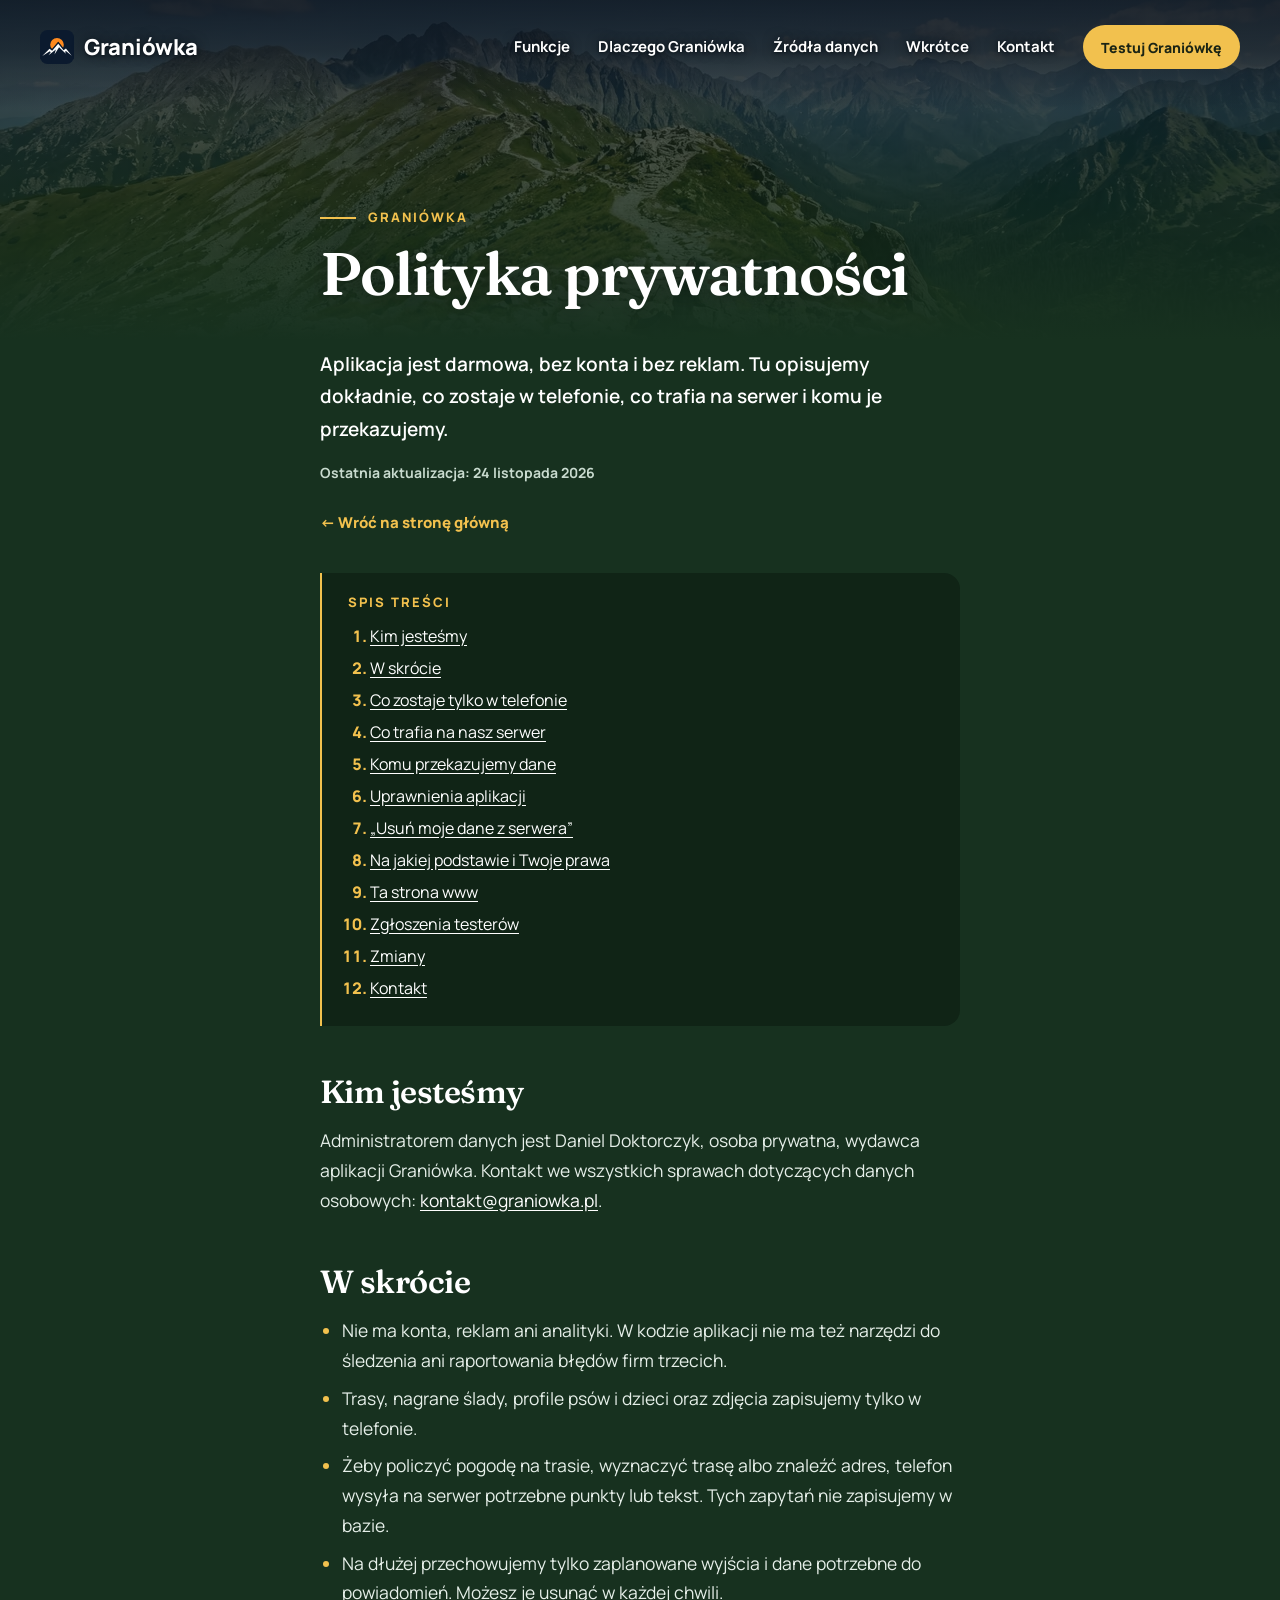
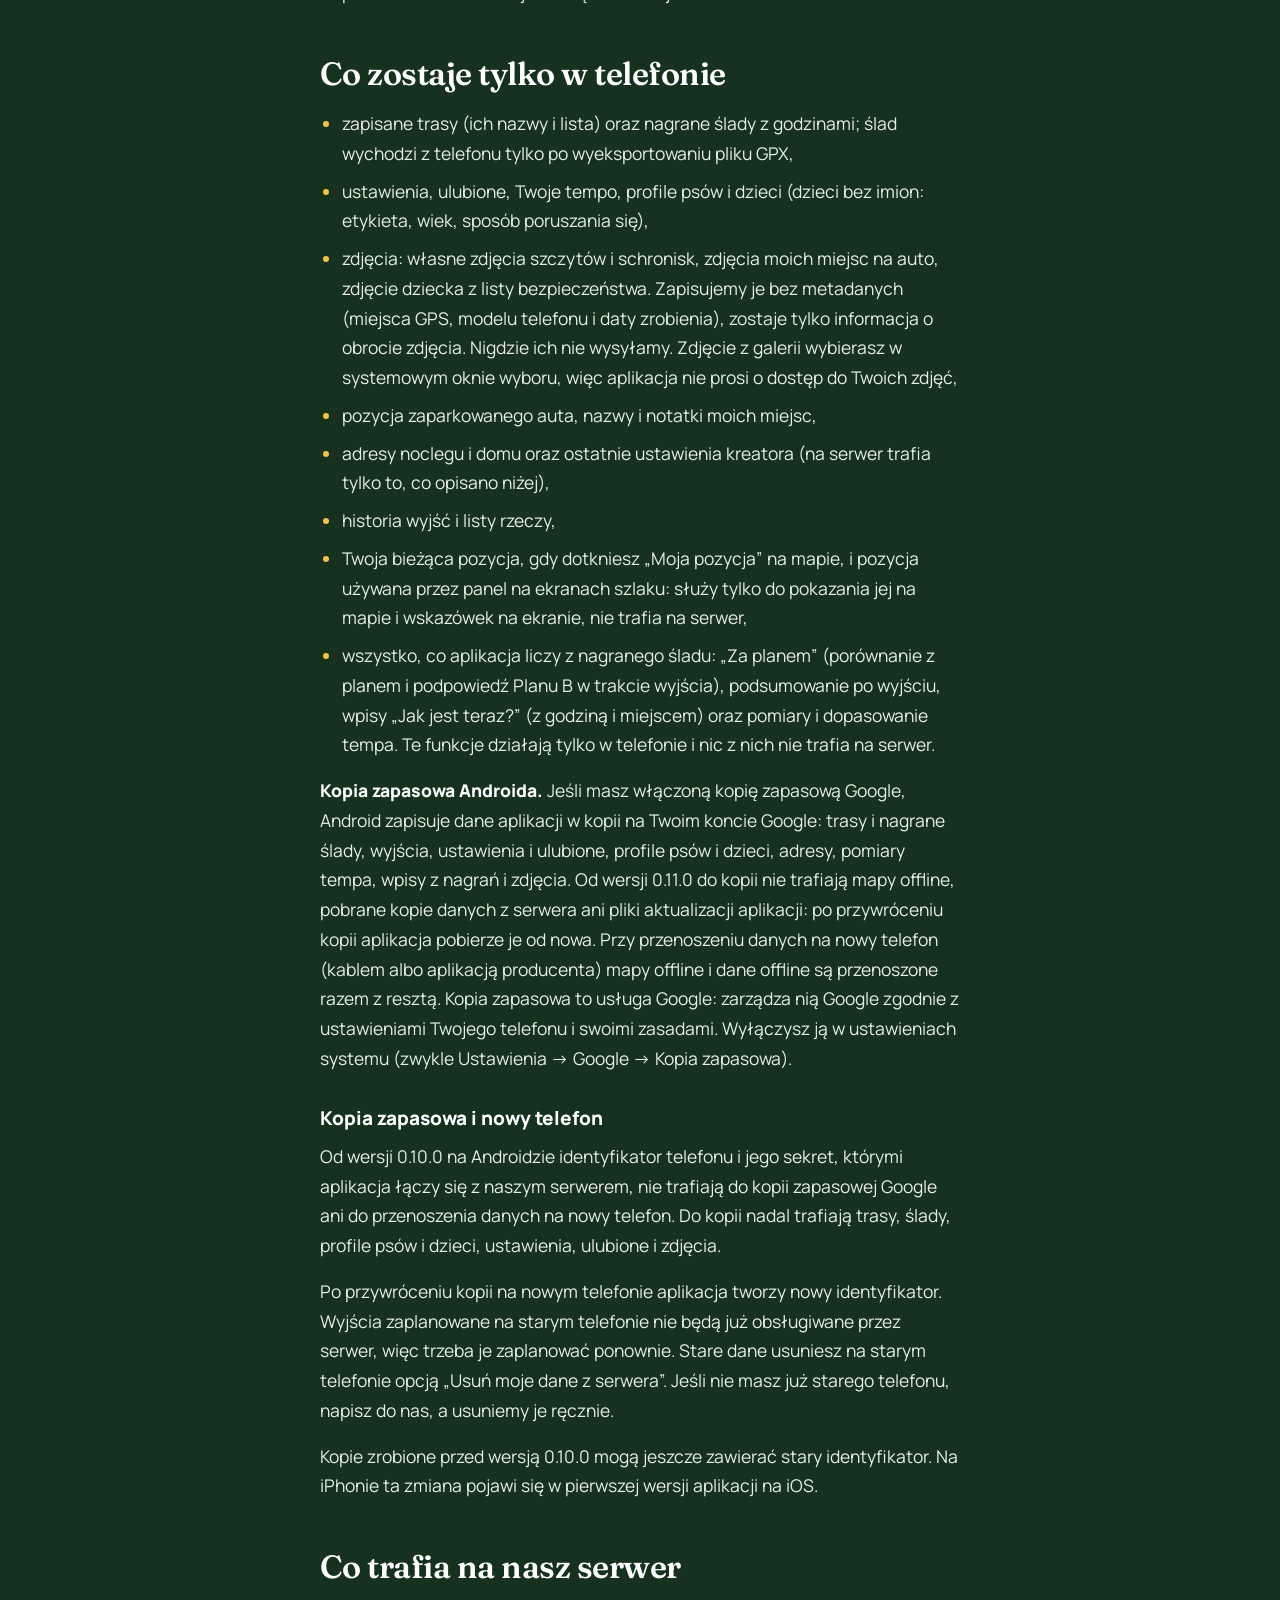
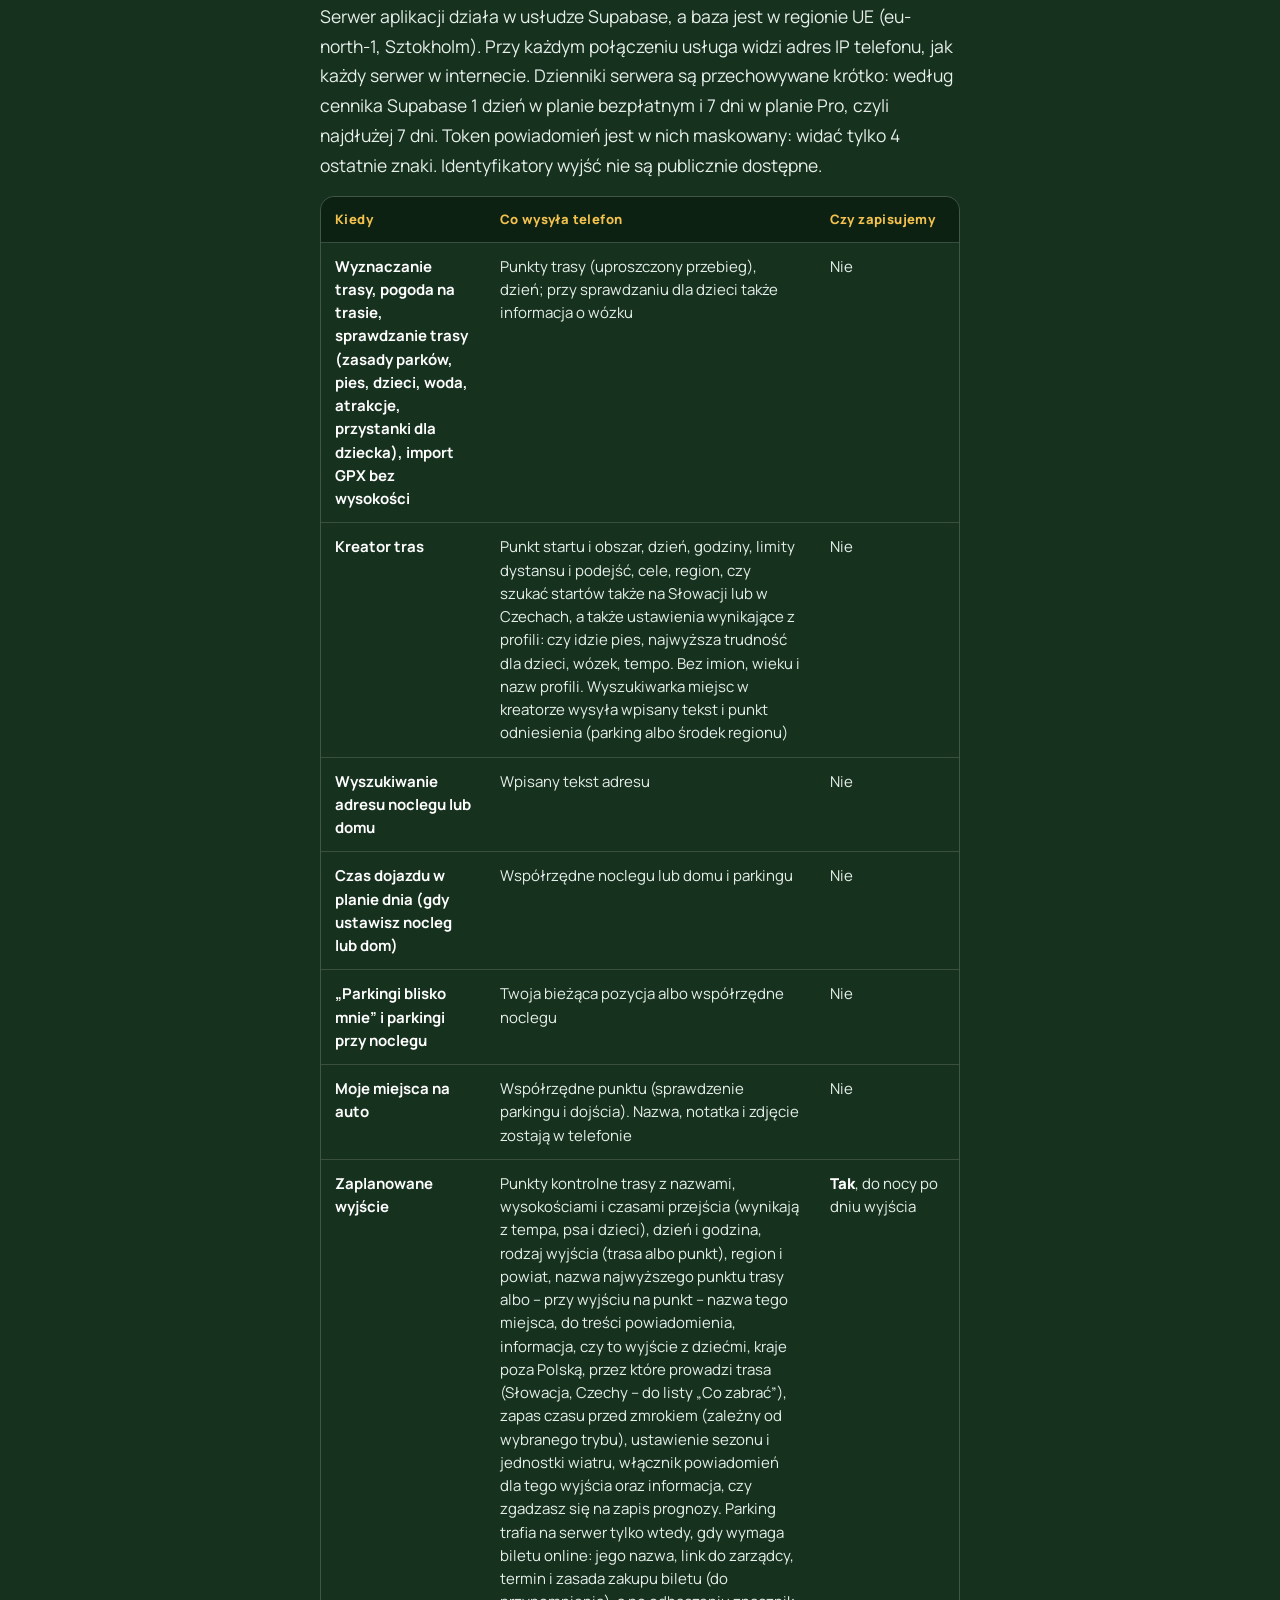
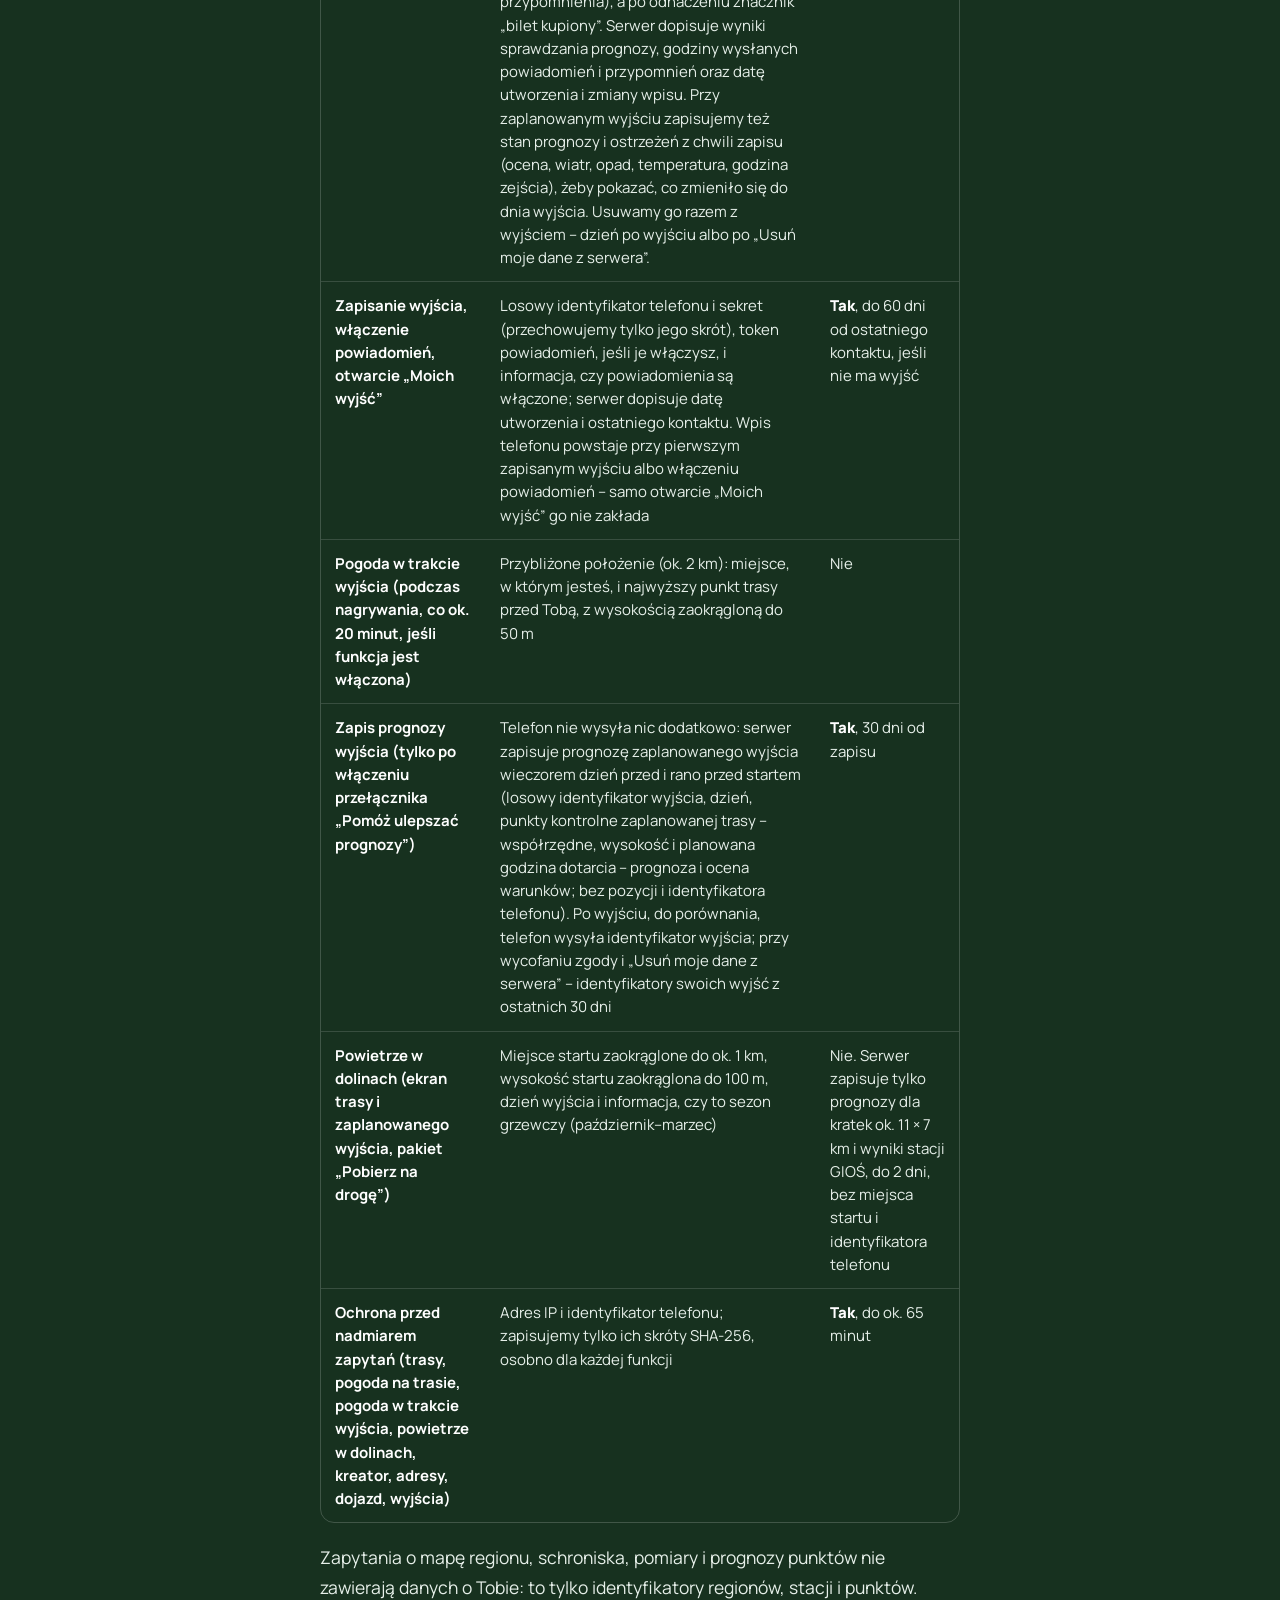
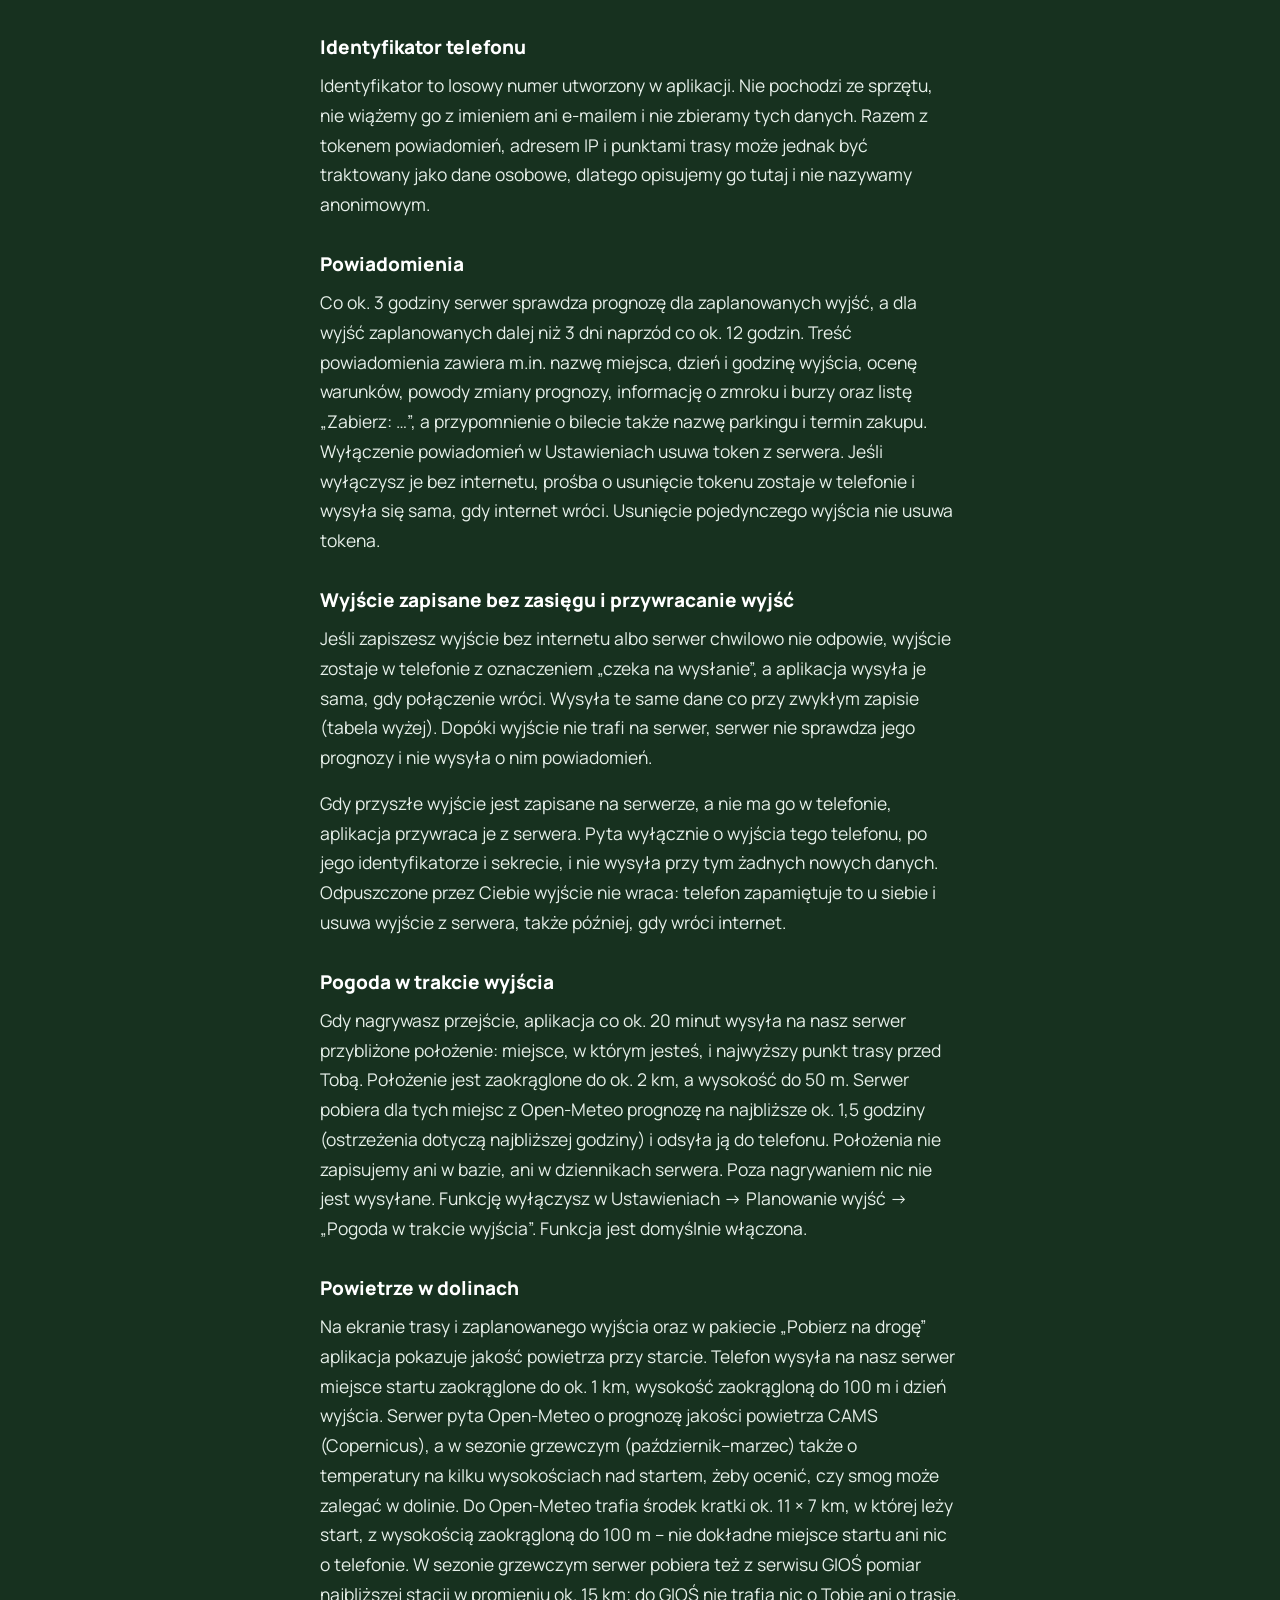
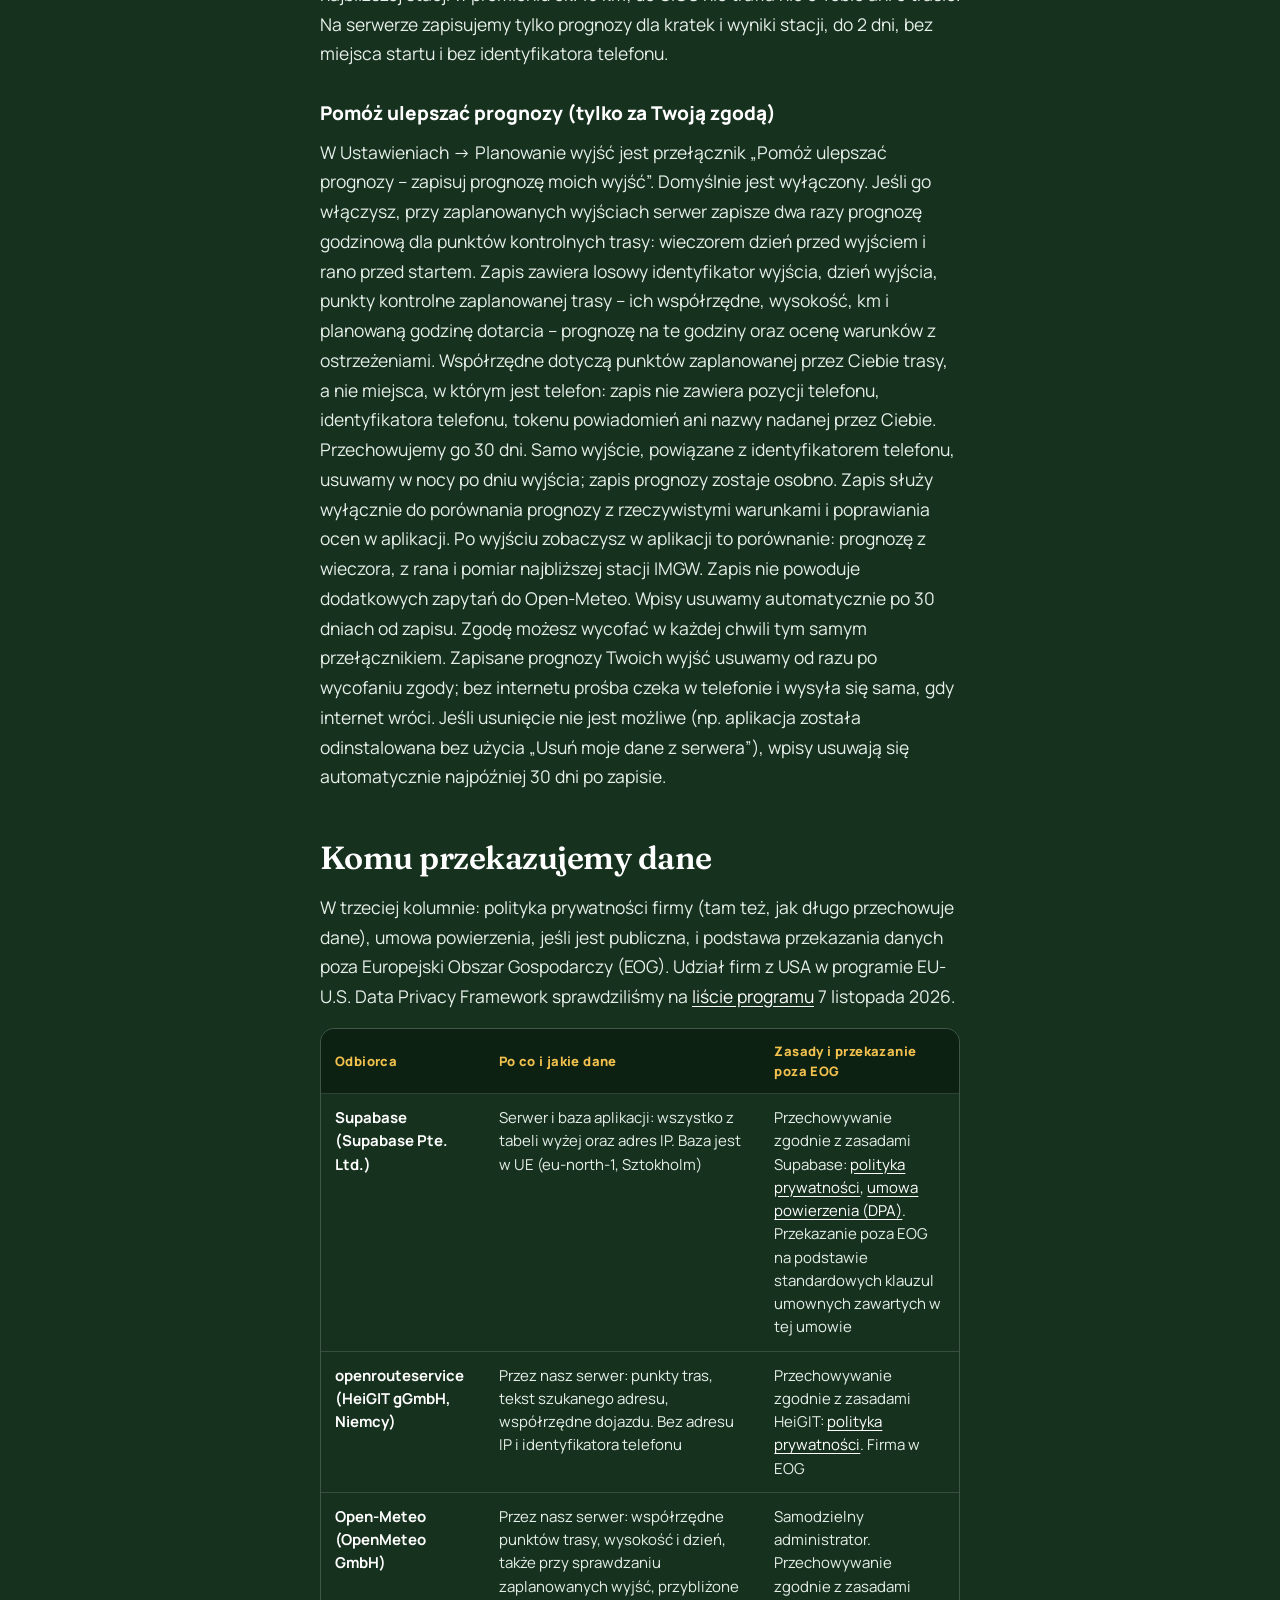
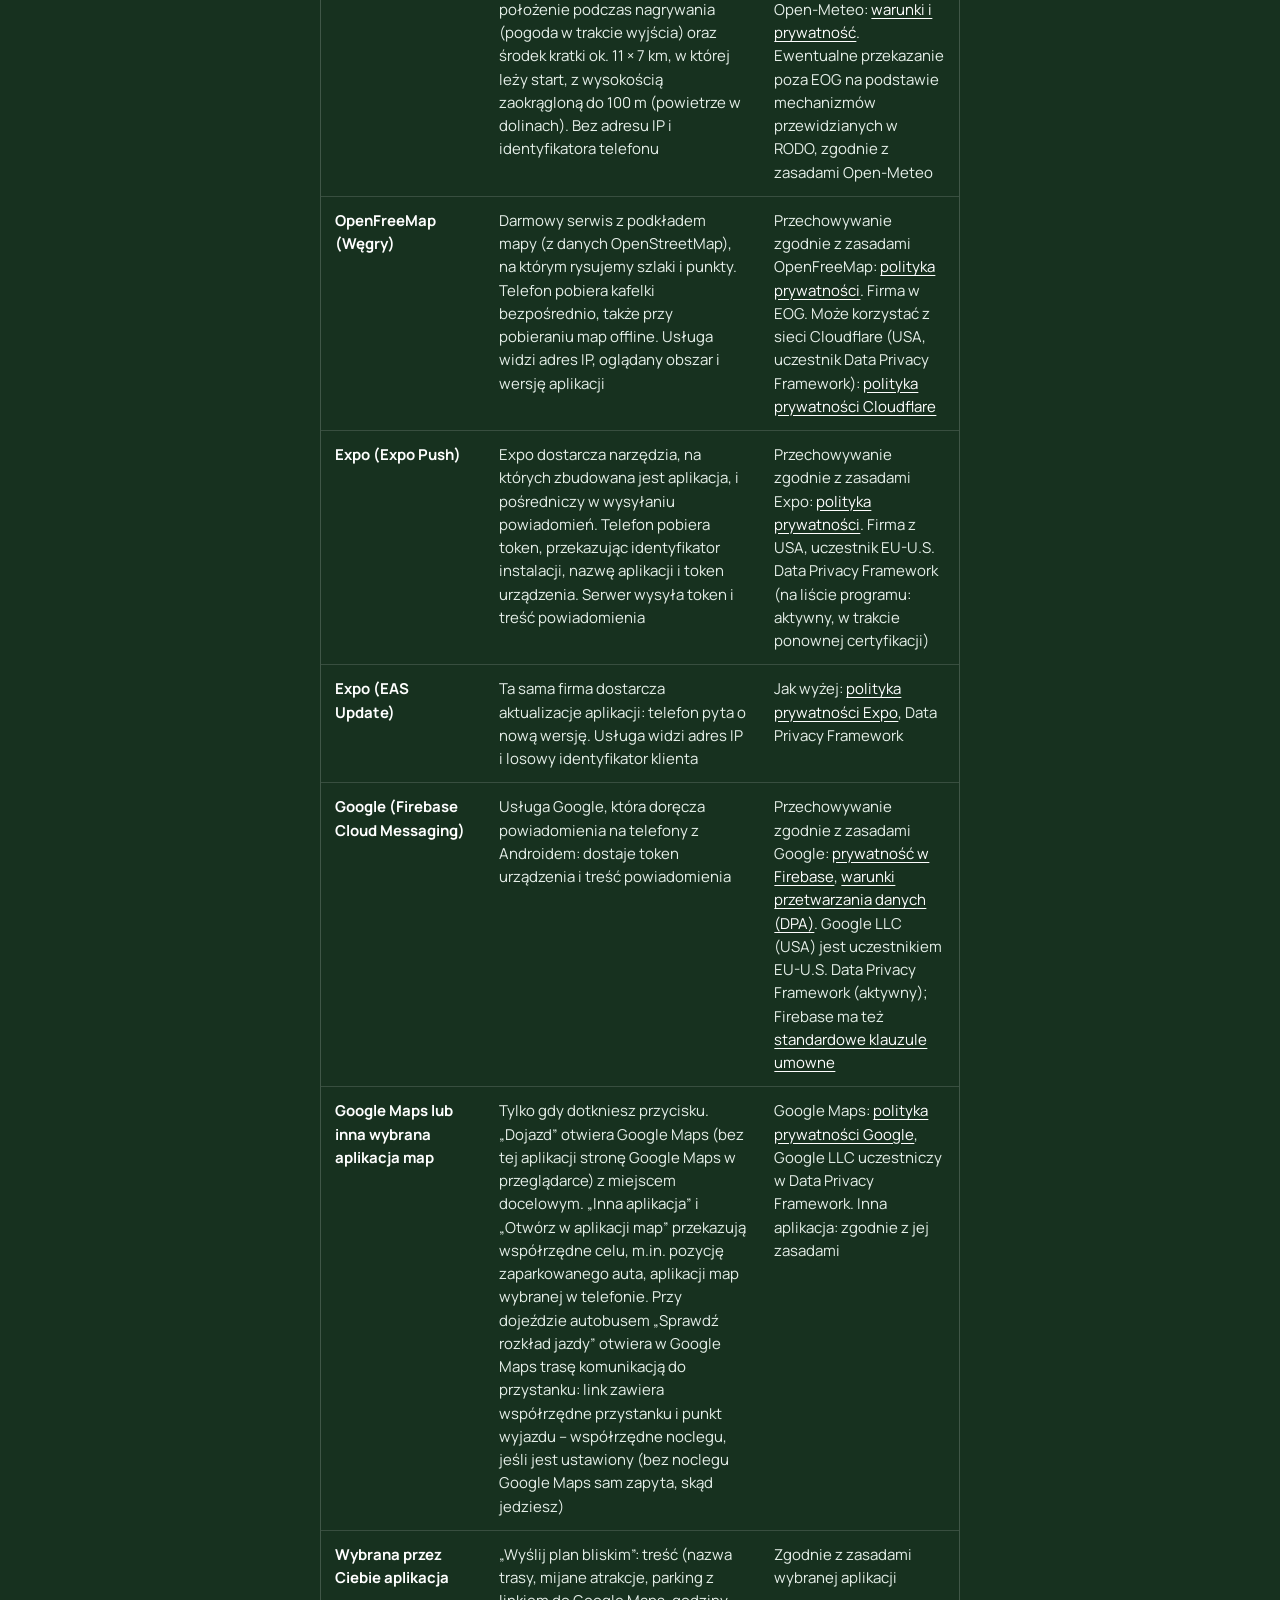
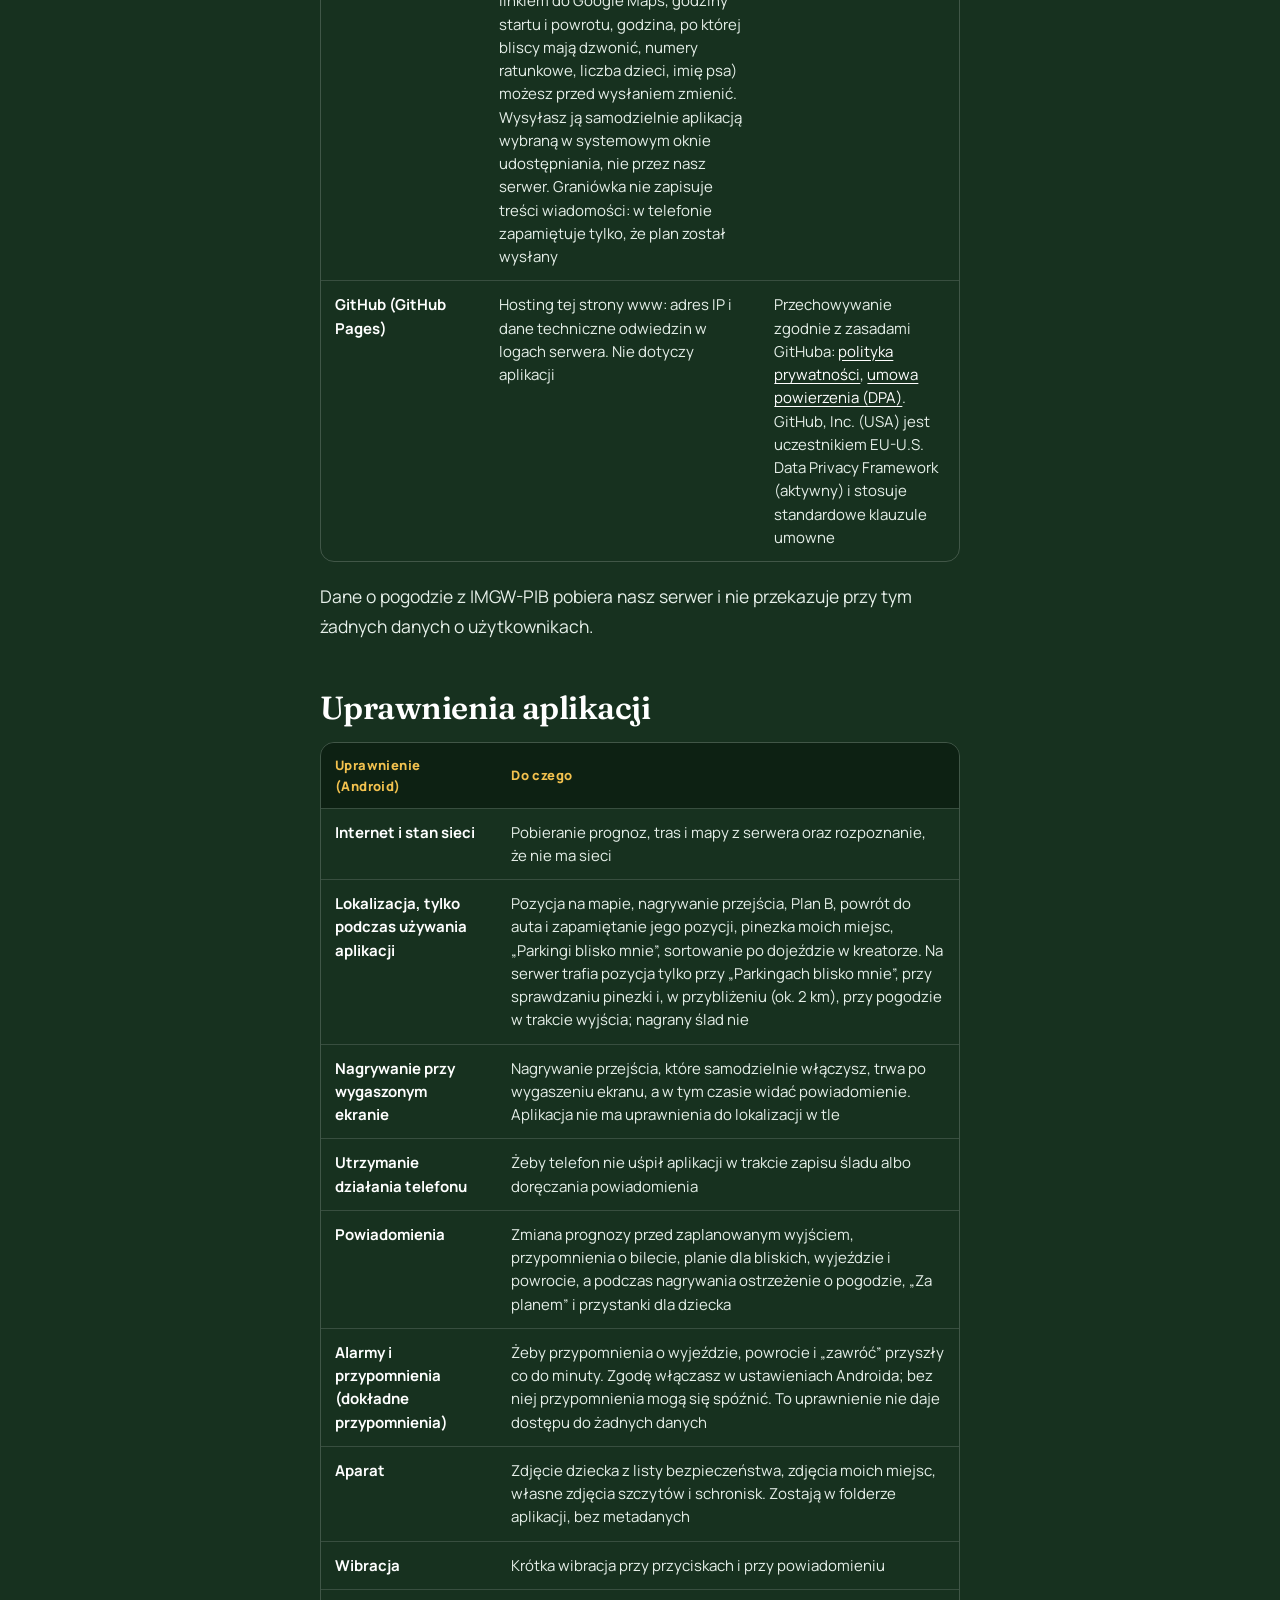
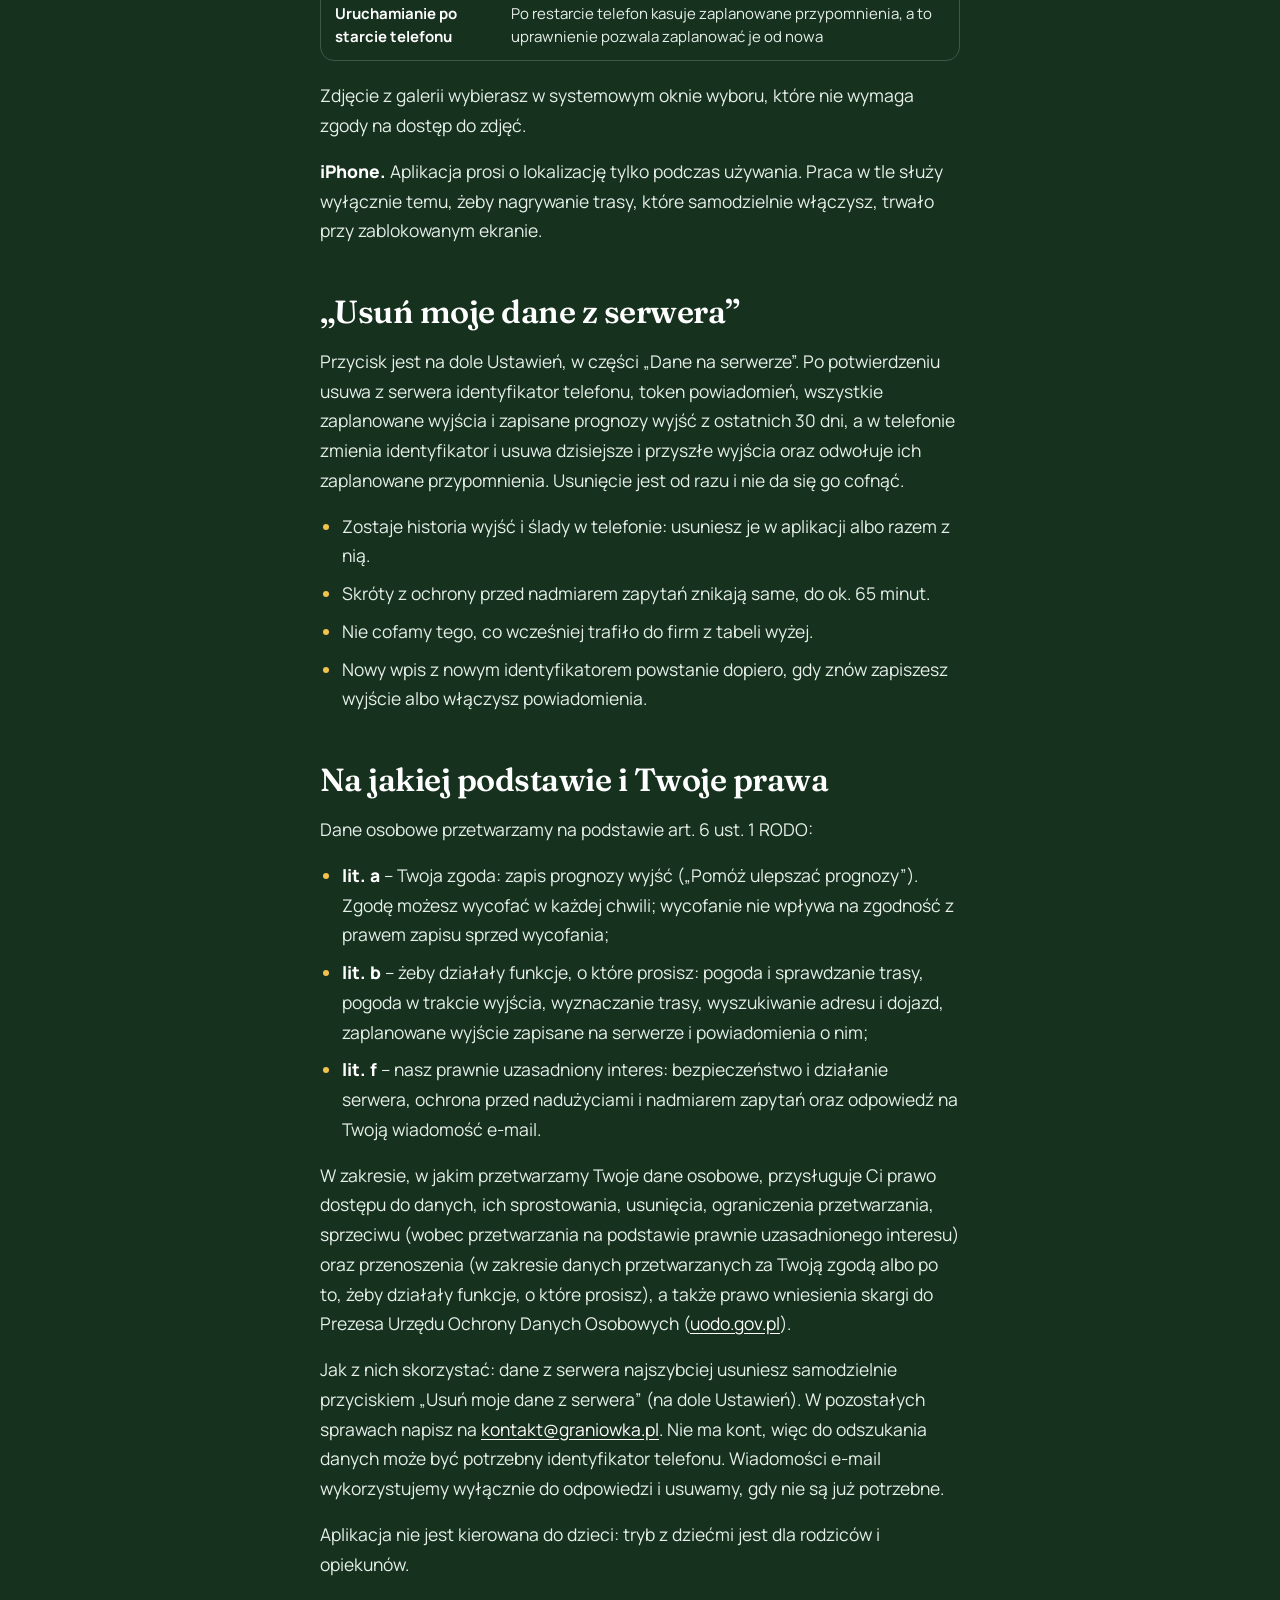
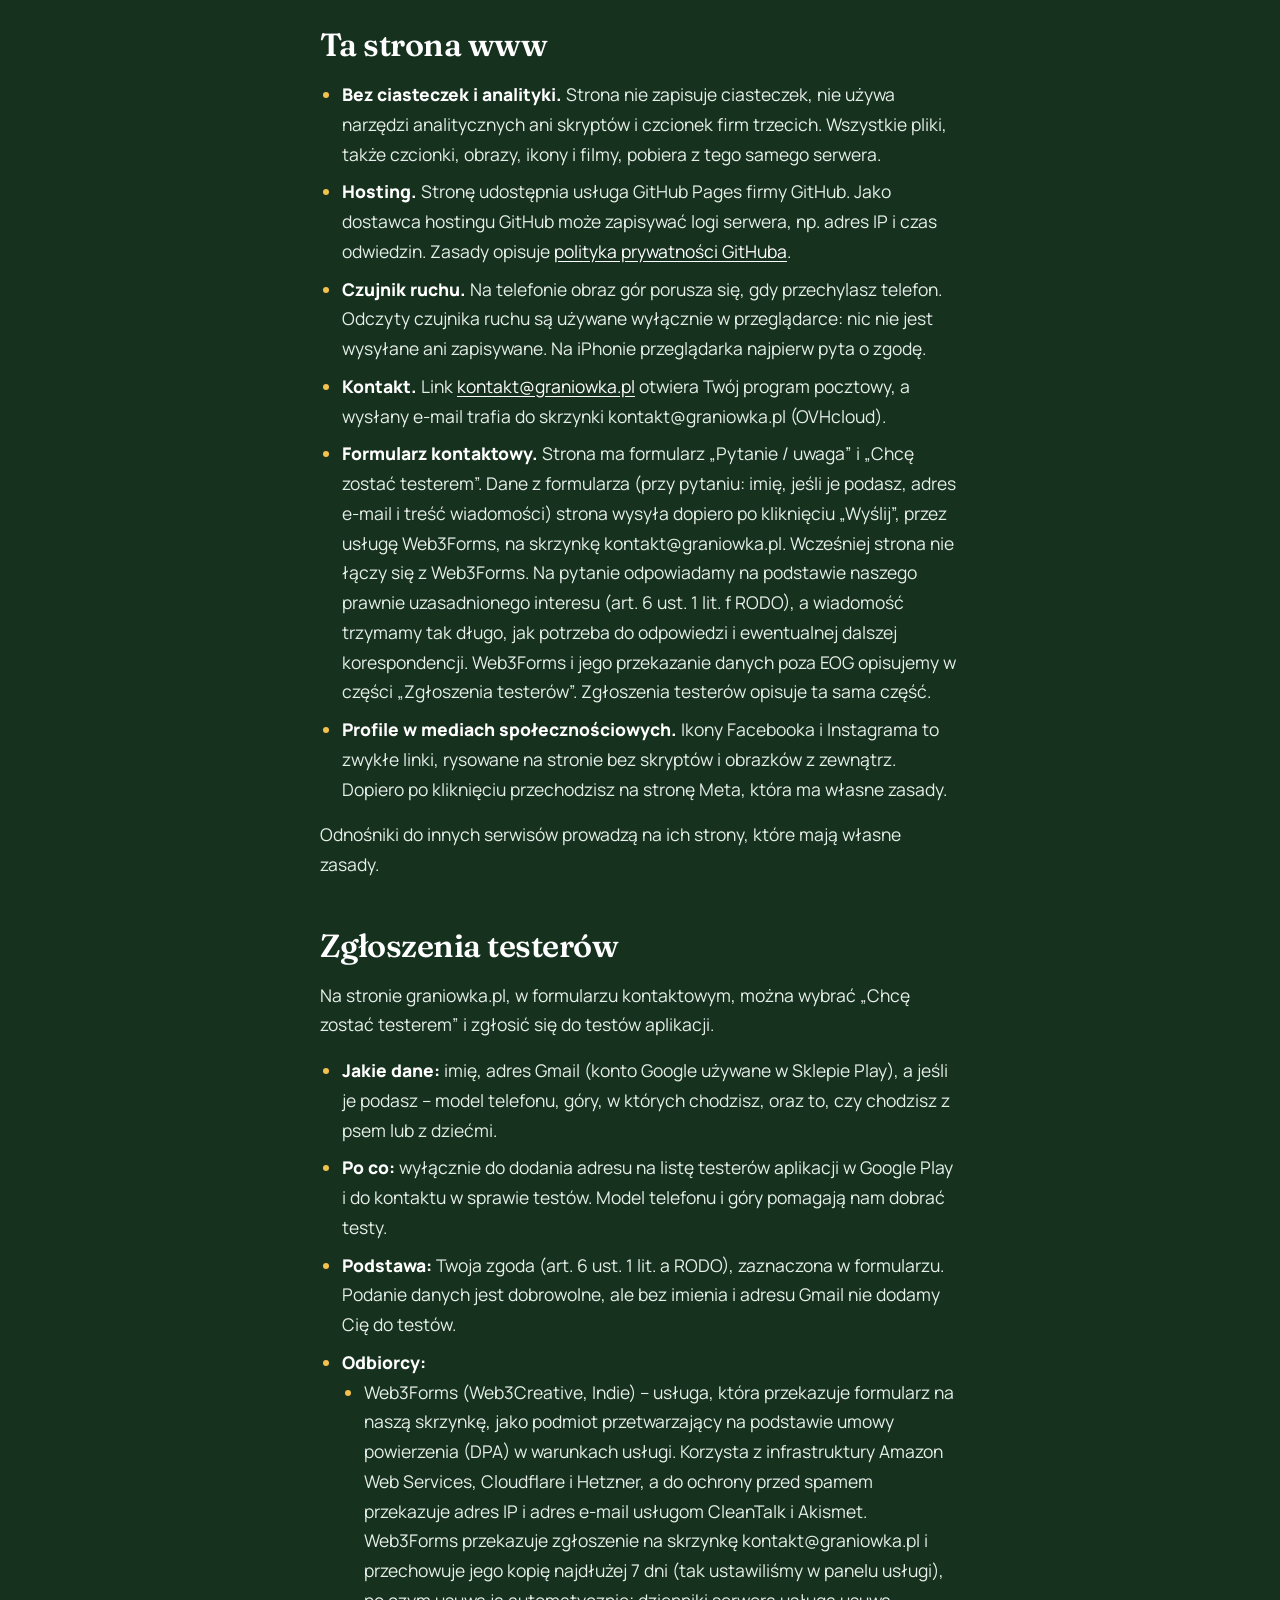
==== commit c54af448: "Publikacja strony Co-Authored-By: Claude Opus 5.5 <noreply@anthropic.com>" ====
--- a/polityka-prywatnosci/index.html
+++ b/polityka-prywatnosci/index.html
@@ -23,6 +23,6 @@
 </style>
   </head>
   <body>
-    <div id="root"><div class="podstrona"><a href="#tresc" class="przeskok">Przejdź do treści</a><header class="gora"><a href="/" class="gora-logo"><svg width="34" height="34" viewBox="112 112 800 800" aria-hidden="true"><defs><mask id="logo-slonce" maskUnits="userSpaceOnUse" x="0" y="0" width="1024" height="1200"><rect width="1024" height="1200" fill="#fff"></rect><path d="M166.2 725.5 L335.6 556.1 L398.6 601.6 L540.7 434.3 L664.6 587.6 L722.7 544.9 L858.5 718.5 L858.5 1088.1 L166.2 1088.1Z" fill="#000" stroke="#000" stroke-width="56"></path></mask></defs><rect x="112" y="112" width="800" height="800" rx="176" fill="#0B1A2E"></rect><circle cx="512" cy="460.2" r="159.6" fill="#FF8A1F" mask="url(#logo-slonce)"></circle><path d="M166.2 725.5 L335.6 556.1 L398.6 601.6 L540.7 434.3 L664.6 587.6 L722.7 544.9 L858.5 718.5 L722.7 608.6 L703.1 626.1 L720.6 671.6 L561.0 516.2 L453.2 687.0 L484.7 572.9 L312.5 705.2 L363.6 637.3 L344.0 610.0Z" fill="#0B1A2E" stroke="#0B1A2E" stroke-width="56" stroke-miterlimit="10"></path><path d="M166.2 725.5 L335.6 556.1 L398.6 601.6 L540.7 434.3 L664.6 587.6 L722.7 544.9 L858.5 718.5 L722.7 608.6 L703.1 626.1 L720.6 671.6 L561.0 516.2 L453.2 687.0 L484.7 572.9 L312.5 705.2 L363.6 637.3 L344.0 610.0Z" fill="#FFFFFF"></path></svg>Graniówka</a><nav aria-label="Główna" class="gora-linki"><a href="/#funkcje">Funkcje</a><a href="/#dlaczego">Dlaczego Graniówka</a><a href="/zrodla-danych/">Źródła danych</a><a href="/#wkrotce">Wkrótce</a><a href="/#kontakt">Kontakt</a><a href="/?tester#kontakt" data-tester="true" class="gora-play">Testuj Graniówkę</a></nav><details class="gora-menu"><summary aria-label="Menu"><svg width="20" height="20" viewBox="0 0 24 24" fill="none" stroke="currentColor" stroke-width="2.4" stroke-linecap="round" aria-hidden="true"><path d="M4 7h16M4 12h16M4 17h16"></path></svg></summary><div class="gora-panel"><a href="/#funkcje">Funkcje</a><a href="/#dlaczego">Dlaczego Graniówka</a><a href="/zrodla-danych/">Źródła danych</a><a href="/#wkrotce">Wkrótce</a><a href="/#kontakt">Kontakt</a><a href="/?tester#kontakt" data-tester="true" class="gora-play">Testuj Graniówkę</a></div></details></header><div class="podstrona-pas"><picture><source type="image/avif" srcSet="/sceny/gran-1280.avif 1280w, /sceny/gran-1920.avif 1920w" sizes="100vw"/><source type="image/webp" srcSet="/sceny/gran-1280.webp 1280w, /sceny/gran-1920.webp 1920w" sizes="100vw"/><img src="/sceny/gran-1280.webp" alt="" width="1920" height="1080" decoding="async"/></picture><div class="podstrona-szer"><div class="znacznik">Graniówka</div><h1>Polityka prywatności</h1></div></div><main id="tresc" tabindex="-1" class="podstrona-szer podstrona-tekst"><p class="podstrona-wstep">Aplikacja jest darmowa, bez konta i bez reklam. Tu opisujemy dokładnie, co zostaje w telefonie, co trafia na serwer i komu je przekazujemy.</p><p class="podstrona-data">Ostatnia aktualizacja: <!-- -->24 listopada 2026</p><a href="/" class="podstrona-powrot">← Wróć na stronę główną</a><nav class="spis" aria-labelledby="spis-h"><h2 id="spis-h" class="spis-tytul">Spis treści</h2><ol><li><a href="#administrator">Kim jesteśmy</a></li><li><a href="#w-skrocie">W skrócie</a></li><li><a href="#w-telefonie">Co zostaje tylko w telefonie</a></li><li><a href="#serwer">Co trafia na nasz serwer</a></li><li><a href="#odbiorcy">Komu przekazujemy dane</a></li><li><a href="#uprawnienia">Uprawnienia aplikacji</a></li><li><a href="#usuwanie">„Usuń moje dane z serwera”</a></li><li><a href="#prawa">Na jakiej podstawie i Twoje prawa</a></li><li><a href="#strona">Ta strona www</a></li><li><a href="#testerzy">Zgłoszenia testerów</a></li><li><a href="#zmiany">Zmiany</a></li><li><a href="#kontakt">Kontakt</a></li></ol></nav><section aria-labelledby="administrator"><h2 id="administrator">Kim jesteśmy</h2><p>Administratorem danych jest Daniel Doktorczyk, osoba prywatna, wydawca aplikacji Graniówka. Kontakt we wszystkich sprawach dotyczących danych osobowych: <a href="mailto:kontakt@graniowka.pl">kontakt@graniowka.pl</a>.</p></section><section aria-labelledby="w-skrocie"><h2 id="w-skrocie">W skrócie</h2><ul><li>Nie ma konta, reklam ani analityki. W kodzie aplikacji nie ma też narzędzi do śledzenia ani raportowania błędów firm trzecich.</li><li>Trasy, nagrane ślady, profile psów i dzieci oraz zdjęcia zapisujemy tylko w telefonie.</li><li>Żeby policzyć pogodę na trasie, wyznaczyć trasę albo znaleźć adres, telefon wysyła na serwer potrzebne punkty lub tekst. Tych zapytań nie zapisujemy w bazie.</li><li>Na dłużej przechowujemy tylko zaplanowane wyjścia i dane potrzebne do powiadomień. Możesz je usunąć w każdej chwili.</li></ul></section><section aria-labelledby="w-telefonie"><h2 id="w-telefonie">Co zostaje tylko w telefonie</h2><ul><li>zapisane trasy (ich nazwy i lista) oraz nagrane ślady z godzinami; ślad wychodzi z telefonu tylko po wyeksportowaniu pliku GPX,</li><li>ustawienia, ulubione, Twoje tempo, profile psów i dzieci (dzieci bez imion: etykieta, wiek, sposób poruszania się),</li><li>zdjęcia: własne zdjęcia szczytów i schronisk, zdjęcia moich miejsc na auto, zdjęcie dziecka z listy bezpieczeństwa. Zapisujemy je bez metadanych (miejsca GPS, modelu telefonu i daty zrobienia), zostaje tylko informacja o obrocie zdjęcia. Nigdzie ich nie wysyłamy. Zdjęcie z galerii wybierasz w systemowym oknie wyboru, więc aplikacja nie prosi o dostęp do Twoich zdjęć,</li><li>pozycja zaparkowanego auta, nazwy i notatki moich miejsc,</li><li>adresy noclegu i domu oraz ostatnie ustawienia kreatora (na serwer trafia tylko to, co opisano niżej),</li><li>historia wyjść i listy rzeczy,</li><li>Twoja bieżąca pozycja, gdy dotkniesz „Moja pozycja” na mapie, i pozycja używana przez panel na ekranach szlaku: służy tylko do pokazania jej na mapie i wskazówek na ekranie, nie trafia na serwer,</li><li>wszystko, co aplikacja liczy z nagranego śladu: „Za planem” (porównanie z planem i podpowiedź Planu B w trakcie wyjścia), podsumowanie po wyjściu, wpisy „Jak jest teraz?” (z godziną i miejscem) oraz pomiary i dopasowanie tempa. Te funkcje działają tylko w telefonie i nic z nich nie trafia na serwer.</li></ul><p><b>Kopia zapasowa Androida.</b> Jeśli masz włączoną kopię zapasową Google, Android zapisuje dane aplikacji w kopii na Twoim koncie Google: trasy i nagrane ślady, wyjścia, ustawienia i ulubione, profile psów i dzieci, adresy, pomiary tempa, wpisy z nagrań i zdjęcia. Od wersji 0.11.0 do kopii nie trafiają mapy offline, pobrane kopie danych z serwera ani pliki aktualizacji aplikacji: po przywróceniu kopii aplikacja pobierze je od nowa. Przy przenoszeniu danych na nowy telefon (kablem albo aplikacją producenta) mapy offline i dane offline są przenoszone razem z resztą. Kopia zapasowa to usługa Google: zarządza nią Google zgodnie z ustawieniami Twojego telefonu i swoimi zasadami. Wyłączysz ją w ustawieniach systemu (zwykle Ustawienia → Google → Kopia zapasowa).</p><h3>Kopia zapasowa i nowy telefon</h3><p>Od wersji 0.10.0 na Androidzie identyfikator telefonu i jego sekret, którymi aplikacja łączy się z naszym serwerem, nie trafiają do kopii zapasowej Google ani do przenoszenia danych na nowy telefon. Do kopii nadal trafiają trasy, ślady, profile psów i dzieci, ustawienia, ulubione i zdjęcia.</p><p>Po przywróceniu kopii na nowym telefonie aplikacja tworzy nowy identyfikator. Wyjścia zaplanowane na starym telefonie nie będą już obsługiwane przez serwer, więc trzeba je zaplanować ponownie. Stare dane usuniesz na starym telefonie opcją „Usuń moje dane z serwera”. Jeśli nie masz już starego telefonu, napisz do nas, a usuniemy je ręcznie.</p><p>Kopie zrobione przed wersją 0.10.0 mogą jeszcze zawierać stary identyfikator. Na iPhonie ta zmiana pojawi się w pierwszej wersji aplikacji na iOS.</p></section><section aria-labelledby="serwer"><h2 id="serwer">Co trafia na nasz serwer</h2><p>Serwer aplikacji działa w usłudze Supabase, a baza jest w regionie UE (eu-north-1, Sztokholm). Przy każdym połączeniu usługa widzi adres IP telefonu, jak każdy serwer w internecie. Dzienniki serwera są przechowywane krótko: według cennika Supabase 1 dzień w planie bezpłatnym i 7 dni w planie Pro, czyli najdłużej 7 dni. Token powiadomień jest w nich maskowany: widać tylko 4 ostatnie znaki. Identyfikatory wyjść nie są publicznie dostępne.</p><div class="przewijana" tabindex="0" role="region" aria-label="Co trafia na serwer"><table><thead><tr><th scope="col">Kiedy</th><th scope="col">Co wysyła telefon</th><th scope="col">Czy zapisujemy</th></tr></thead><tbody><tr><td>Wyznaczanie trasy, pogoda na trasie, sprawdzanie trasy (zasady parków, pies, dzieci, woda, atrakcje, przystanki dla dziecka), import GPX bez wysokości</td><td>Punkty trasy (uproszczony przebieg), dzień; przy sprawdzaniu dla dzieci także informacja o wózku</td><td>Nie</td></tr><tr><td>Kreator tras</td><td>Punkt startu i obszar, dzień, godziny, limity dystansu i podejść, cele, region, czy szukać startów także na Słowacji lub w Czechach, a także ustawienia wynikające z profili: czy idzie pies, najwyższa trudność dla dzieci, wózek, tempo. Bez imion, wieku i nazw profili. Wyszukiwarka miejsc w kreatorze wysyła wpisany tekst i punkt odniesienia (parking albo środek regionu)</td><td>Nie</td></tr><tr><td>Wyszukiwanie adresu noclegu lub domu</td><td>Wpisany tekst adresu</td><td>Nie</td></tr><tr><td>Czas dojazdu w planie dnia (gdy ustawisz nocleg lub dom)</td><td>Współrzędne noclegu lub domu i parkingu</td><td>Nie</td></tr><tr><td>„Parkingi blisko mnie” i parkingi przy noclegu</td><td>Twoja bieżąca pozycja albo współrzędne noclegu</td><td>Nie</td></tr><tr><td>Moje miejsca na auto</td><td>Współrzędne punktu (sprawdzenie parkingu i dojścia). Nazwa, notatka i zdjęcie zostają w telefonie</td><td>Nie</td></tr><tr><td>Zaplanowane wyjście</td><td>Punkty kontrolne trasy z nazwami, wysokościami i czasami przejścia (wynikają z tempa, psa i dzieci), dzień i godzina, rodzaj wyjścia (trasa albo punkt), region i powiat, nazwa najwyższego punktu trasy albo – przy wyjściu na punkt – nazwa tego miejsca, do treści powiadomienia, informacja, czy to wyjście z dziećmi, kraje poza Polską, przez które prowadzi trasa (Słowacja, Czechy – do listy „Co zabrać”), zapas czasu przed zmrokiem (zależny od wybranego trybu), ustawienie sezonu i jednostki wiatru, włącznik powiadomień dla tego wyjścia oraz informacja, czy zgadzasz się na zapis prognozy. Parking trafia na serwer tylko wtedy, gdy wymaga biletu online: jego nazwa, link do zarządcy, termin i zasada zakupu biletu (do przypomnienia), a po odhaczeniu znacznik „bilet kupiony”. Serwer dopisuje wyniki sprawdzania prognozy, godziny wysłanych powiadomień i przypomnień oraz datę utworzenia i zmiany wpisu. Przy zaplanowanym wyjściu zapisujemy też stan prognozy i ostrzeżeń z chwili zapisu (ocena, wiatr, opad, temperatura, godzina zejścia), żeby pokazać, co zmieniło się do dnia wyjścia. Usuwamy go razem z wyjściem – dzień po wyjściu albo po „Usuń moje dane z serwera”.</td><td><strong>Tak</strong>, do nocy po dniu wyjścia</td></tr><tr><td>Zapisanie wyjścia, włączenie powiadomień, otwarcie „Moich wyjść”</td><td>Losowy identyfikator telefonu i sekret (przechowujemy tylko jego skrót), token powiadomień, jeśli je włączysz, i informacja, czy powiadomienia są włączone; serwer dopisuje datę utworzenia i ostatniego kontaktu. Wpis telefonu powstaje przy pierwszym zapisanym wyjściu albo włączeniu powiadomień – samo otwarcie „Moich wyjść” go nie zakłada</td><td><strong>Tak</strong>, do 60 dni od ostatniego kontaktu, jeśli nie ma wyjść</td></tr><tr><td>Pogoda w trakcie wyjścia (podczas nagrywania, co ok. 20 minut, jeśli funkcja jest włączona)</td><td>Przybliżone położenie (ok. 2 km): miejsce, w którym jesteś, i najwyższy punkt trasy przed Tobą, z wysokością zaokrągloną do 50 m</td><td>Nie</td></tr><tr><td>Zapis prognozy wyjścia (tylko po włączeniu przełącznika „Pomóż ulepszać prognozy”)</td><td>Telefon nie wysyła nic dodatkowo: serwer zapisuje prognozę zaplanowanego wyjścia wieczorem dzień przed i rano przed startem (losowy identyfikator wyjścia, dzień, punkty kontrolne zaplanowanej trasy – współrzędne, wysokość i planowana godzina dotarcia – prognoza i ocena warunków; bez pozycji i identyfikatora telefonu). Po wyjściu, do porównania, telefon wysyła identyfikator wyjścia; przy wycofaniu zgody i „Usuń moje dane z serwera” – identyfikatory swoich wyjść z ostatnich 30 dni</td><td><strong>Tak</strong>, 30 dni od zapisu</td></tr><tr><td>Powietrze w dolinach (ekran trasy i zaplanowanego wyjścia, pakiet „Pobierz na drogę”)</td><td>Miejsce startu zaokrąglone do ok. 1 km, wysokość startu zaokrąglona do 100 m, dzień wyjścia i informacja, czy to sezon grzewczy (październik–marzec)</td><td>Nie. Serwer zapisuje tylko prognozy dla kratek ok. 11 × 7 km i wyniki stacji GIOŚ, do 2 dni, bez miejsca startu i identyfikatora telefonu</td></tr><tr><td>Ochrona przed nadmiarem zapytań (trasy, pogoda na trasie, pogoda w trakcie wyjścia, powietrze w dolinach, kreator, adresy, dojazd, wyjścia)</td><td>Adres IP i identyfikator telefonu; zapisujemy tylko ich skróty SHA-256, osobno dla każdej funkcji</td><td><strong>Tak</strong>, do ok. 65 minut</td></tr></tbody></table></div><p>Zapytania o mapę regionu, schroniska, pomiary i prognozy punktów nie zawierają danych o Tobie: to tylko identyfikatory regionów, stacji i punktów.</p><h3>Identyfikator telefonu</h3><p>Identyfikator to losowy numer utworzony w aplikacji. Nie pochodzi ze sprzętu, nie wiążemy go z imieniem ani e-mailem i nie zbieramy tych danych. Razem z tokenem powiadomień, adresem IP i punktami trasy może jednak być traktowany jako dane osobowe, dlatego opisujemy go tutaj i nie nazywamy anonimowym.</p><h3>Powiadomienia</h3><p>Co ok. 3 godziny serwer sprawdza prognozę dla zaplanowanych wyjść, a dla wyjść zaplanowanych dalej niż 3 dni naprzód co ok. 12 godzin. Treść powiadomienia zawiera m.in. nazwę miejsca, dzień i godzinę wyjścia, ocenę warunków, powody zmiany prognozy, informację o zmroku i burzy oraz listę „Zabierz: …”, a przypomnienie o bilecie także nazwę parkingu i termin zakupu. Wyłączenie powiadomień w Ustawieniach usuwa token z serwera. Jeśli wyłączysz je bez internetu, prośba o usunięcie tokenu zostaje w telefonie i wysyła się sama, gdy internet wróci. Usunięcie pojedynczego wyjścia nie usuwa tokena.</p><h3>Wyjście zapisane bez zasięgu i przywracanie wyjść</h3><p>Jeśli zapiszesz wyjście bez internetu albo serwer chwilowo nie odpowie, wyjście zostaje w telefonie z oznaczeniem „czeka na wysłanie”, a aplikacja wysyła je sama, gdy połączenie wróci. Wysyła te same dane co przy zwykłym zapisie (tabela wyżej). Dopóki wyjście nie trafi na serwer, serwer nie sprawdza jego prognozy i nie wysyła o nim powiadomień.</p><p>Gdy przyszłe wyjście jest zapisane na serwerze, a nie ma go w telefonie, aplikacja przywraca je z serwera. Pyta wyłącznie o wyjścia tego telefonu, po jego identyfikatorze i sekrecie, i nie wysyła przy tym żadnych nowych danych. Odpuszczone przez Ciebie wyjście nie wraca: telefon zapamiętuje to u siebie i usuwa wyjście z serwera, także później, gdy wróci internet.</p><h3>Pogoda w trakcie wyjścia</h3><p>Gdy nagrywasz przejście, aplikacja co ok. 20 minut wysyła na nasz serwer przybliżone położenie: miejsce, w którym jesteś, i najwyższy punkt trasy przed Tobą. Położenie jest zaokrąglone do ok. 2 km, a wysokość do 50 m. Serwer pobiera dla tych miejsc z Open-Meteo prognozę na najbliższe ok. 2 godziny (ostrzeżenia dotyczą najbliższej godziny) i odsyła ją do telefonu. Położenia nie zapisujemy ani w bazie, ani w dziennikach serwera. Poza nagrywaniem nic nie jest wysyłane. Funkcję wyłączysz w Ustawieniach → Planowanie wyjść → „Pogoda w trakcie wyjścia”. Funkcja jest domyślnie włączona.</p><h3>Powietrze w dolinach</h3><p>Na ekranie trasy i zaplanowanego wyjścia oraz w pakiecie „Pobierz na drogę” aplikacja pokazuje jakość powietrza przy starcie. Telefon wysyła na nasz serwer miejsce startu zaokrąglone do ok. 1 km, wysokość zaokrągloną do 100 m i dzień wyjścia. Serwer pyta Open-Meteo o prognozę jakości powietrza CAMS (Copernicus), a w sezonie grzewczym (październik–marzec) także o temperatury na kilku wysokościach nad startem, żeby ocenić, czy smog może zalegać w dolinie. Do Open-Meteo trafia środek kratki ok. 11 × 7 km, w której leży start, z wysokością zaokrągloną do 100 m – nie dokładne miejsce startu ani nic o telefonie. W sezonie grzewczym serwer pobiera też z serwisu GIOŚ pomiar najbliższej stacji w promieniu ok. 15 km; do GIOŚ nie trafia nic o Tobie ani o trasie. Na serwerze zapisujemy tylko prognozy dla kratek i wyniki stacji, do 2 dni, bez miejsca startu i bez identyfikatora telefonu.</p><h3>Pomóż ulepszać prognozy (tylko za Twoją zgodą)</h3><p>W Ustawieniach → Planowanie wyjść jest przełącznik „Pomóż ulepszać prognozy – zapisuj prognozę moich wyjść”. Domyślnie jest wyłączony. Jeśli go włączysz, przy zaplanowanych wyjściach serwer zapisze dwa razy prognozę godzinową dla punktów kontrolnych trasy: wieczorem dzień przed wyjściem i rano przed startem. Zapis zawiera losowy identyfikator wyjścia, dzień wyjścia, punkty kontrolne zaplanowanej trasy – ich współrzędne, wysokość, km i planowaną godzinę dotarcia – prognozę na te godziny oraz ocenę warunków z ostrzeżeniami. Współrzędne dotyczą punktów zaplanowanej przez Ciebie trasy, a nie miejsca, w którym jest telefon: zapis nie zawiera pozycji telefonu, identyfikatora telefonu, tokenu powiadomień ani nazwy nadanej przez Ciebie. Przechowujemy go 30 dni. Samo wyjście, powiązane z identyfikatorem telefonu, usuwamy w nocy po dniu wyjścia; zapis prognozy zostaje osobno. Zapis służy wyłącznie do porównania prognozy z rzeczywistymi warunkami i poprawiania ocen w aplikacji. Po wyjściu zobaczysz w aplikacji to porównanie: prognozę z wieczora, z rana i pomiar najbliższej stacji IMGW. Zapis nie powoduje dodatkowych zapytań do Open-Meteo. Wpisy usuwamy automatycznie po 30 dniach od zapisu. Zgodę możesz wycofać w każdej chwili tym samym przełącznikiem. Zapisane prognozy Twoich wyjść usuwamy od razu po wycofaniu zgody; bez internetu prośba czeka w telefonie i wysyła się sama, gdy internet wróci. Jeśli usunięcie nie jest możliwe (np. aplikacja została odinstalowana bez użycia „Usuń moje dane z serwera”), wpisy usuwają się automatycznie najpóźniej 30 dni po zapisie.</p></section><section aria-labelledby="odbiorcy"><h2 id="odbiorcy">Komu przekazujemy dane</h2><p>W trzeciej kolumnie: polityka prywatności firmy (tam też, jak długo przechowuje dane), umowa powierzenia, jeśli jest publiczna, i podstawa przekazania danych poza Europejski Obszar Gospodarczy (EOG). Udział firm z USA w programie EU-U.S. Data Privacy Framework sprawdziliśmy na <a href="https://www.dataprivacyframework.gov/list" rel="noopener">liście programu</a> 7 listopada 2026.</p><div class="przewijana" tabindex="0" role="region" aria-label="Komu przekazujemy dane"><table><thead><tr><th scope="col">Odbiorca</th><th scope="col">Po co i jakie dane</th><th scope="col">Zasady i przekazanie poza EOG</th></tr></thead><tbody><tr><td>Supabase (Supabase Pte. Ltd.)</td><td>Serwer i baza aplikacji: wszystko z tabeli wyżej oraz adres IP. Baza jest w UE (eu-north-1, Sztokholm)</td><td>Przechowywanie zgodnie z zasadami Supabase: <a href="https://supabase.com/privacy" rel="noopener">polityka prywatności</a>, <a href="https://supabase.com/legal/customer-resources/data-processing-addendum" rel="noopener">umowa powierzenia (DPA)</a>. Przekazanie poza EOG na podstawie standardowych klauzul umownych zawartych w tej umowie</td></tr><tr><td>openrouteservice (HeiGIT gGmbH, Niemcy)</td><td>Przez nasz serwer: punkty tras, tekst szukanego adresu, współrzędne dojazdu. Bez adresu IP i identyfikatora telefonu</td><td>Przechowywanie zgodnie z zasadami HeiGIT: <a href="https://heigit.org/privacy-policy/" rel="noopener">polityka prywatności</a>. Firma w EOG</td></tr><tr><td>Open-Meteo (OpenMeteo GmbH)</td><td>Przez nasz serwer: współrzędne punktów trasy, wysokość i dzień, także przy sprawdzaniu zaplanowanych wyjść, przybliżone położenie podczas nagrywania (pogoda w trakcie wyjścia) oraz środek kratki ok. 11 × 7 km, w której leży start, z wysokością zaokrągloną do 100 m (powietrze w dolinach). Bez adresu IP i identyfikatora telefonu</td><td>Samodzielny administrator. Przechowywanie zgodnie z zasadami Open-Meteo: <a href="https://open-meteo.com/en/terms#privacy" rel="noopener">warunki i prywatność</a>. Ewentualne przekazanie poza EOG na podstawie mechanizmów przewidzianych w RODO, zgodnie z zasadami Open-Meteo</td></tr><tr><td>OpenFreeMap (Węgry)</td><td>Darmowy serwis z podkładem mapy (z danych OpenStreetMap), na którym rysujemy szlaki i punkty. Telefon pobiera kafelki bezpośrednio, także przy pobieraniu map offline. Usługa widzi adres IP, oglądany obszar i wersję aplikacji</td><td>Przechowywanie zgodnie z zasadami OpenFreeMap: <a href="https://openfreemap.org/privacy/" rel="noopener">polityka prywatności</a>. Firma w EOG. Może korzystać z sieci Cloudflare (USA, uczestnik Data Privacy Framework): <a href="https://www.cloudflare.com/privacypolicy/" rel="noopener">polityka prywatności Cloudflare</a></td></tr><tr><td>Expo (Expo Push)</td><td>Expo dostarcza narzędzia, na których zbudowana jest aplikacja, i pośredniczy w wysyłaniu powiadomień. Telefon pobiera token, przekazując identyfikator instalacji, nazwę aplikacji i token urządzenia. Serwer wysyła token i treść powiadomienia</td><td>Przechowywanie zgodnie z zasadami Expo: <a href="https://expo.dev/privacy" rel="noopener">polityka prywatności</a>. Firma z USA, uczestnik EU-U.S. Data Privacy Framework (na liście programu: aktywny, w trakcie ponownej certyfikacji)</td></tr><tr><td>Expo (EAS Update)</td><td>Ta sama firma dostarcza aktualizacje aplikacji: telefon pyta o nową wersję. Usługa widzi adres IP i losowy identyfikator klienta</td><td>Jak wyżej: <a href="https://expo.dev/privacy" rel="noopener">polityka prywatności Expo</a>, Data Privacy Framework</td></tr><tr><td>Google (Firebase Cloud Messaging)</td><td>Usługa Google, która doręcza powiadomienia na telefony z Androidem: dostaje token urządzenia i treść powiadomienia</td><td>Przechowywanie zgodnie z zasadami Google: <a href="https://firebase.google.com/support/privacy" rel="noopener">prywatność w Firebase</a>, <a href="https://firebase.google.com/terms/data-processing-terms" rel="noopener">warunki przetwarzania danych (DPA)</a>. Google LLC (USA) jest uczestnikiem EU-U.S. Data Privacy Framework (aktywny); Firebase ma też <a href="https://firebase.google.com/terms/firebase-sccs" rel="noopener">standardowe klauzule umowne</a></td></tr><tr><td>Google Maps lub inna wybrana aplikacja map</td><td>Tylko gdy dotkniesz przycisku. „Dojazd” otwiera Google Maps (bez tej aplikacji stronę Google Maps w przeglądarce) z miejscem docelowym. „Inna aplikacja” i „Otwórz w aplikacji map” przekazują współrzędne celu, m.in. pozycję zaparkowanego auta, aplikacji map wybranej w telefonie. Przy dojeździe autobusem „Sprawdź rozkład jazdy” otwiera w Google Maps trasę komunikacją do przystanku: link zawiera współrzędne przystanku i punkt wyjazdu – współrzędne noclegu, jeśli jest ustawiony (bez noclegu Google Maps sam zapyta, skąd jedziesz)</td><td>Google Maps: <a href="https://policies.google.com/privacy" rel="noopener">polityka prywatności Google</a>, Google LLC uczestniczy w Data Privacy Framework. Inna aplikacja: zgodnie z jej zasadami</td></tr><tr><td>Wybrana przez Ciebie aplikacja</td><td>„Wyślij plan bliskim”: treść (nazwa trasy, mijane atrakcje, parking z linkiem do Google Maps, godziny startu i powrotu, godzina, po której bliscy mają dzwonić, numery ratunkowe, liczba dzieci, imię psa) możesz przed wysłaniem zmienić. Wysyłasz ją samodzielnie aplikacją wybraną w systemowym oknie udostępniania, nie przez nasz serwer. Graniówka nie zapisuje treści wiadomości: w telefonie zapamiętuje tylko, że plan został wysłany</td><td>Zgodnie z zasadami wybranej aplikacji</td></tr><tr><td>GitHub (GitHub Pages)</td><td>Hosting tej strony www: adres IP i dane techniczne odwiedzin w logach serwera. Nie dotyczy aplikacji</td><td>Przechowywanie zgodnie z zasadami GitHuba: <a href="https://docs.github.com/en/site-policy/privacy-policies/github-general-privacy-statement" rel="noopener">polityka prywatności</a>, <a href="https://github.com/customer-terms/github-data-protection-agreement" rel="noopener">umowa powierzenia (DPA)</a>. GitHub, Inc. (USA) jest uczestnikiem EU-U.S. Data Privacy Framework (aktywny) i stosuje standardowe klauzule umowne</td></tr></tbody></table></div><p>Dane o pogodzie z IMGW-PIB pobiera nasz serwer i nie przekazuje przy tym żadnych danych o użytkownikach.</p></section><section aria-labelledby="uprawnienia"><h2 id="uprawnienia">Uprawnienia aplikacji</h2><div class="przewijana" tabindex="0" role="region" aria-label="Uprawnienia aplikacji"><table><thead><tr><th scope="col">Uprawnienie (Android)</th><th scope="col">Do czego</th></tr></thead><tbody><tr><td>Internet i stan sieci</td><td>Pobieranie prognoz, tras i mapy z serwera oraz rozpoznanie, że nie ma sieci</td></tr><tr><td>Lokalizacja, tylko podczas używania aplikacji</td><td>Pozycja na mapie, nagrywanie przejścia, Plan B, powrót do auta i zapamiętanie jego pozycji, pinezka moich miejsc, „Parkingi blisko mnie”, sortowanie po dojeździe w kreatorze. Na serwer trafia pozycja tylko przy „Parkingach blisko mnie”, przy sprawdzaniu pinezki i, w przybliżeniu (ok. 2 km), przy pogodzie w trakcie wyjścia; nagrany ślad nie</td></tr><tr><td>Nagrywanie przy wygaszonym ekranie</td><td>Nagrywanie przejścia, które samodzielnie włączysz, trwa po wygaszeniu ekranu, a w tym czasie widać powiadomienie. Aplikacja nie ma uprawnienia do lokalizacji w tle</td></tr><tr><td>Utrzymanie działania telefonu</td><td>Żeby telefon nie uśpił aplikacji w trakcie zapisu śladu albo doręczania powiadomienia</td></tr><tr><td>Powiadomienia</td><td>Zmiana prognozy przed zaplanowanym wyjściem, przypomnienia o bilecie, planie dla bliskich, wyjeździe i powrocie, a podczas nagrywania ostrzeżenie o pogodzie, „Za planem” i przystanki dla dziecka</td></tr><tr><td>Alarmy i przypomnienia (dokładne przypomnienia)</td><td>Żeby przypomnienia o wyjeździe, powrocie i „zawróć” przyszły co do minuty. Zgodę włączasz w ustawieniach Androida; bez niej przypomnienia mogą się spóźnić. To uprawnienie nie daje dostępu do żadnych danych</td></tr><tr><td>Aparat</td><td>Zdjęcie dziecka z listy bezpieczeństwa, zdjęcia moich miejsc, własne zdjęcia szczytów i schronisk. Zostają w folderze aplikacji, bez metadanych</td></tr><tr><td>Wibracja</td><td>Krótka wibracja przy przyciskach i przy powiadomieniu</td></tr><tr><td>Uruchamianie po starcie telefonu</td><td>Po restarcie telefon kasuje zaplanowane przypomnienia, a to uprawnienie pozwala zaplanować je od nowa</td></tr></tbody></table></div><p>Zdjęcie z galerii wybierasz w systemowym oknie wyboru, które nie wymaga zgody na dostęp do zdjęć.</p><p><b>iPhone.</b> Aplikacja prosi o lokalizację tylko podczas używania. Praca w tle służy wyłącznie temu, żeby nagrywanie trasy, które samodzielnie włączysz, trwało przy zablokowanym ekranie.</p></section><section aria-labelledby="usuwanie"><h2 id="usuwanie">„Usuń moje dane z serwera”</h2><p>Przycisk jest na dole Ustawień, w części „Dane na serwerze”. Po potwierdzeniu usuwa z serwera identyfikator telefonu, token powiadomień, wszystkie zaplanowane wyjścia i zapisane prognozy wyjść z ostatnich 30 dni, a w telefonie zmienia identyfikator i usuwa dzisiejsze i przyszłe wyjścia oraz odwołuje ich zaplanowane przypomnienia. Usunięcie jest od razu i nie da się go cofnąć.</p><ul><li>Zostaje historia wyjść i ślady w telefonie: usuniesz je w aplikacji albo razem z nią.</li><li>Skróty z ochrony przed nadmiarem zapytań znikają same, do ok. 65 minut.</li><li>Nie cofamy tego, co wcześniej trafiło do firm z tabeli wyżej.</li><li>Nowy wpis z nowym identyfikatorem powstanie dopiero, gdy znów zapiszesz wyjście albo włączysz powiadomienia.</li></ul></section><section aria-labelledby="prawa"><h2 id="prawa">Na jakiej podstawie i Twoje prawa</h2><p>Dane osobowe przetwarzamy na podstawie art. 6 ust. 1 RODO:</p><ul><li><b>lit. a</b> – Twoja zgoda: zapis prognozy wyjść („Pomóż ulepszać prognozy”). Zgodę możesz wycofać w każdej chwili; wycofanie nie wpływa na zgodność z prawem zapisu sprzed wycofania;</li><li><b>lit. b</b> – żeby działały funkcje, o które prosisz: pogoda i sprawdzanie trasy, pogoda w trakcie wyjścia, wyznaczanie trasy, wyszukiwanie adresu i dojazd, zaplanowane wyjście zapisane na serwerze i powiadomienia o nim;</li><li><b>lit. f</b> – nasz prawnie uzasadniony interes: bezpieczeństwo i działanie serwera, ochrona przed nadużyciami i nadmiarem zapytań oraz odpowiedź na Twoją wiadomość e-mail.</li></ul><p>W zakresie, w jakim przetwarzamy Twoje dane osobowe, przysługuje Ci prawo dostępu do danych, ich sprostowania, usunięcia, ograniczenia przetwarzania, sprzeciwu (wobec przetwarzania na podstawie prawnie uzasadnionego interesu) oraz przenoszenia (w zakresie danych przetwarzanych za Twoją zgodą albo po to, żeby działały funkcje, o które prosisz), a także prawo wniesienia skargi do Prezesa Urzędu Ochrony Danych Osobowych (<a href="https://uodo.gov.pl/" rel="noopener">uodo.gov.pl</a>).</p><p>Jak z nich skorzystać: dane z serwera najszybciej usuniesz samodzielnie przyciskiem „Usuń moje dane z serwera” (na dole Ustawień). W pozostałych sprawach napisz na <a href="mailto:kontakt@graniowka.pl">kontakt@graniowka.pl</a>. Nie ma kont, więc do odszukania danych może być potrzebny identyfikator telefonu. Wiadomości e-mail wykorzystujemy wyłącznie do odpowiedzi i usuwamy, gdy nie są już potrzebne.</p><p>Aplikacja nie jest kierowana do dzieci: tryb z dziećmi jest dla rodziców i opiekunów.</p></section><section aria-labelledby="strona"><h2 id="strona">Ta strona www</h2><ul><li><b>Bez ciasteczek i analityki.</b> Strona nie zapisuje ciasteczek, nie używa narzędzi analitycznych ani skryptów i czcionek firm trzecich. Wszystkie pliki, także czcionki, obrazy, ikony i filmy, pobiera z tego samego serwera.</li><li><b>Hosting.</b> Stronę udostępnia usługa GitHub Pages firmy GitHub. Jako dostawca hostingu GitHub może zapisywać logi serwera, np. adres IP i czas odwiedzin. Zasady opisuje <a href="https://docs.github.com/en/site-policy/privacy-policies/github-general-privacy-statement" rel="noopener">polityka prywatności GitHuba</a>.</li><li><b>Czujnik ruchu.</b> Na telefonie obraz gór porusza się, gdy przechylasz telefon. Odczyty czujnika ruchu są używane wyłącznie w przeglądarce: nic nie jest wysyłane ani zapisywane. Na iPhonie przeglądarka najpierw pyta o zgodę.</li><li><b>Kontakt.</b> Link <a href="mailto:kontakt@graniowka.pl">kontakt@graniowka.pl</a> otwiera Twój program pocztowy, a wysłany e-mail trafia do skrzynki kontakt@graniowka.pl (OVHcloud).</li><li><b>Formularz kontaktowy.</b> Strona ma formularz „Pytanie / uwaga” i „Chcę zostać testerem”. Dane z formularza (przy pytaniu: imię, jeśli je podasz, adres e-mail i treść wiadomości) strona wysyła dopiero po kliknięciu „Wyślij”, przez usługę Web3Forms, na skrzynkę kontakt@graniowka.pl. Wcześniej strona nie łączy się z Web3Forms. Na pytanie odpowiadamy na podstawie naszego prawnie uzasadnionego interesu (art. 6 ust. 1 lit. f RODO), a wiadomość trzymamy tak długo, jak potrzeba do odpowiedzi i ewentualnej dalszej korespondencji. Web3Forms i jego przekazanie danych poza EOG opisujemy w części „Zgłoszenia testerów”. Zgłoszenia testerów opisuje ta sama część.</li><li><b>Profile w mediach społecznościowych.</b> Ikony Facebooka i Instagrama to zwykłe linki, rysowane na stronie bez skryptów i obrazków z zewnątrz. Dopiero po kliknięciu przechodzisz na stronę Meta, która ma własne zasady.</li></ul><p>Odnośniki do innych serwisów prowadzą na ich strony, które mają własne zasady.</p></section><section aria-labelledby="testerzy"><h2 id="testerzy">Zgłoszenia testerów</h2><p>Na stronie graniowka.pl, w formularzu kontaktowym, można wybrać „Chcę zostać testerem” i zgłosić się do testów aplikacji.</p><ul><li><b>Jakie dane:</b> imię, adres Gmail (konto Google używane w Sklepie Play), a jeśli je podasz – model telefonu, góry, w których chodzisz, oraz to, czy chodzisz z psem lub z dziećmi.</li><li><b>Po co:</b> wyłącznie do dodania adresu na listę testerów aplikacji w Google Play i do kontaktu w sprawie testów. Model telefonu i góry pomagają nam dobrać testy.</li><li><b>Podstawa:</b> Twoja zgoda (art. 6 ust. 1 lit. a RODO), zaznaczona w formularzu. Podanie danych jest dobrowolne, ale bez imienia i adresu Gmail nie dodamy Cię do testów.</li><li><b>Odbiorcy:</b><ul><li>Web3Forms (Web3Creative, Indie) – usługa, która przekazuje formularz na naszą skrzynkę, jako podmiot przetwarzający na podstawie umowy powierzenia (DPA) w warunkach usługi. Korzysta z infrastruktury Amazon Web Services, Cloudflare i Hetzner, a do ochrony przed spamem przekazuje adres IP i adres e-mail usługom CleanTalk i Akismet. Web3Forms przekazuje zgłoszenie na skrzynkę kontakt@graniowka.pl i przechowuje jego kopię najdłużej 7 dni (tak ustawiliśmy w panelu usługi), po czym usuwa ją automatycznie; dzienniki serwera usługa usuwa regularnie. To firma spoza Unii Europejskiej, więc dane są przekazywane poza Europejski Obszar Gospodarczy – według Web3Forms na podstawie standardowych klauzul umownych zawartych w jej umowie powierzenia (DPA): <a href="https://web3forms.com/privacy" rel="noopener">polityka prywatności Web3Forms</a>.</li><li>OVHcloud (OVH SAS, Francja) – dostawca skrzynki kontakt@graniowka.pl, na którą trafia zgłoszenie: <a href="https://www.ovhcloud.com/pl/personal-data-protection/" rel="noopener">ochrona danych w OVHcloud</a>.</li><li>Google – adres Gmail wpisujemy na listę testerów aplikacji w Google Play Console, żeby Google wpuściło Cię do testu: <a href="https://policies.google.com/privacy" rel="noopener">polityka prywatności Google</a>.</li></ul></li><li><b>Jak długo:</b> do zakończenia testów i publicznego wydania aplikacji w Google Play. Potem usuwamy zgłoszenie ze skrzynki i adres z listy testerów.</li><li><b>Wycofanie zgody:</b> w każdej chwili, wiadomością na <a href="mailto:kontakt@graniowka.pl">kontakt@graniowka.pl</a>. Usuniemy wtedy zgłoszenie i adres z listy testerów. Wycofanie zgody nie wpływa na to, co zrobiliśmy wcześniej na jej podstawie.</li></ul></section><section aria-labelledby="zmiany"><h2 id="zmiany">Zmiany</h2><p>Ta wersja obowiązuje od <!-- -->24 listopada 2026<!-- -->. Jeśli aplikacja zacznie przetwarzać dane inaczej (np. pojawi się nowa funkcja korzystająca z serwera), zaktualizujemy tę politykę i datę na jej początku. O istotnych zmianach poinformujemy w opisie aktualizacji w sklepie.</p></section><section aria-labelledby="kontakt"><h2 id="kontakt">Kontakt</h2><p>Pytania o prywatność i prośby dotyczące danych osobowych kieruj na adres <a href="mailto:kontakt@graniowka.pl">kontakt@graniowka.pl</a>.</p></section><a href="/" class="podstrona-powrot">← Wróć na stronę główną</a></main><footer class="stopka"><div class="stopka-glowne"><a href="/polityka-prywatnosci/">Polityka prywatności</a><span aria-hidden="true">·</span><a href="/zrodla-danych/">Źródła danych</a><span aria-hidden="true">·</span><a href="mailto:kontakt@graniowka.pl">kontakt@graniowka.pl</a><span aria-hidden="true">·</span><span class="spolecznosci"><a href="https://www.facebook.com/graniowka/" target="_blank" rel="noopener" aria-label="Graniówka na Facebook (nowa karta)"><svg width="22" height="22" viewBox="0 0 24 24" aria-hidden="true"><path d="M14 8h2.5V4.5H14c-2.5 0-4 1.6-4 4V11H7.5v3.5H10V21h3.5v-6.5H16l.5-3.5h-3V8.8c0-.5.2-.8.5-.8z" fill="currentColor"></path></svg></a><a href="https://www.instagram.com/graniowka/" target="_blank" rel="noopener" aria-label="Graniówka na Instagram (nowa karta)"><svg width="22" height="22" viewBox="0 0 24 24" aria-hidden="true"><rect x="3.5" y="3.5" width="17" height="17" rx="5" fill="none" stroke="currentColor" stroke-width="2"></rect><circle cx="12" cy="12" r="4" fill="none" stroke="currentColor" stroke-width="2"></circle><circle cx="17.3" cy="6.7" r="1.2" fill="currentColor"></circle></svg></a></span><span aria-hidden="true">·</span><span>© Graniówka</span></div><div class="stopka-dodatki"><span>Bez ciasteczek i analityki</span><span>Ilustracje wygenerowane przez AI</span></div></footer></div></div>
+    <div id="root"><div class="podstrona"><a href="#tresc" class="przeskok">Przejdź do treści</a><header class="gora"><a href="/" class="gora-logo"><svg width="34" height="34" viewBox="112 112 800 800" aria-hidden="true"><defs><mask id="logo-slonce" maskUnits="userSpaceOnUse" x="0" y="0" width="1024" height="1200"><rect width="1024" height="1200" fill="#fff"></rect><path d="M166.2 725.5 L335.6 556.1 L398.6 601.6 L540.7 434.3 L664.6 587.6 L722.7 544.9 L858.5 718.5 L858.5 1088.1 L166.2 1088.1Z" fill="#000" stroke="#000" stroke-width="56"></path></mask></defs><rect x="112" y="112" width="800" height="800" rx="176" fill="#0B1A2E"></rect><circle cx="512" cy="460.2" r="159.6" fill="#FF8A1F" mask="url(#logo-slonce)"></circle><path d="M166.2 725.5 L335.6 556.1 L398.6 601.6 L540.7 434.3 L664.6 587.6 L722.7 544.9 L858.5 718.5 L722.7 608.6 L703.1 626.1 L720.6 671.6 L561.0 516.2 L453.2 687.0 L484.7 572.9 L312.5 705.2 L363.6 637.3 L344.0 610.0Z" fill="#0B1A2E" stroke="#0B1A2E" stroke-width="56" stroke-miterlimit="10"></path><path d="M166.2 725.5 L335.6 556.1 L398.6 601.6 L540.7 434.3 L664.6 587.6 L722.7 544.9 L858.5 718.5 L722.7 608.6 L703.1 626.1 L720.6 671.6 L561.0 516.2 L453.2 687.0 L484.7 572.9 L312.5 705.2 L363.6 637.3 L344.0 610.0Z" fill="#FFFFFF"></path></svg>Graniówka</a><nav aria-label="Główna" class="gora-linki"><a href="/#funkcje">Funkcje</a><a href="/#dlaczego">Dlaczego Graniówka</a><a href="/zrodla-danych/">Źródła danych</a><a href="/#wkrotce">Wkrótce</a><a href="/#kontakt">Kontakt</a><a href="/?tester#kontakt" data-tester="true" class="gora-play">Testuj Graniówkę</a></nav><details class="gora-menu"><summary aria-label="Menu"><svg width="20" height="20" viewBox="0 0 24 24" fill="none" stroke="currentColor" stroke-width="2.4" stroke-linecap="round" aria-hidden="true"><path d="M4 7h16M4 12h16M4 17h16"></path></svg></summary><div class="gora-panel"><a href="/#funkcje">Funkcje</a><a href="/#dlaczego">Dlaczego Graniówka</a><a href="/zrodla-danych/">Źródła danych</a><a href="/#wkrotce">Wkrótce</a><a href="/#kontakt">Kontakt</a><a href="/?tester#kontakt" data-tester="true" class="gora-play">Testuj Graniówkę</a></div></details></header><div class="podstrona-pas"><picture><source type="image/avif" srcSet="/sceny/gran-1280.avif 1280w, /sceny/gran-1920.avif 1920w" sizes="100vw"/><source type="image/webp" srcSet="/sceny/gran-1280.webp 1280w, /sceny/gran-1920.webp 1920w" sizes="100vw"/><img src="/sceny/gran-1280.webp" alt="" width="1920" height="1080" decoding="async"/></picture><div class="podstrona-szer"><div class="znacznik">Graniówka</div><h1>Polityka prywatności</h1></div></div><main id="tresc" tabindex="-1" class="podstrona-szer podstrona-tekst"><p class="podstrona-wstep">Aplikacja jest darmowa, bez konta i bez reklam. Tu opisujemy dokładnie, co zostaje w telefonie, co trafia na serwer i komu je przekazujemy.</p><p class="podstrona-data">Ostatnia aktualizacja: <!-- -->24 listopada 2026</p><a href="/" class="podstrona-powrot">← Wróć na stronę główną</a><nav class="spis" aria-labelledby="spis-h"><h2 id="spis-h" class="spis-tytul">Spis treści</h2><ol><li><a href="#administrator">Kim jesteśmy</a></li><li><a href="#w-skrocie">W skrócie</a></li><li><a href="#w-telefonie">Co zostaje tylko w telefonie</a></li><li><a href="#serwer">Co trafia na nasz serwer</a></li><li><a href="#odbiorcy">Komu przekazujemy dane</a></li><li><a href="#uprawnienia">Uprawnienia aplikacji</a></li><li><a href="#usuwanie">„Usuń moje dane z serwera”</a></li><li><a href="#prawa">Na jakiej podstawie i Twoje prawa</a></li><li><a href="#strona">Ta strona www</a></li><li><a href="#testerzy">Zgłoszenia testerów</a></li><li><a href="#zmiany">Zmiany</a></li><li><a href="#kontakt">Kontakt</a></li></ol></nav><section aria-labelledby="administrator"><h2 id="administrator">Kim jesteśmy</h2><p>Administratorem danych jest Daniel Doktorczyk, osoba prywatna, wydawca aplikacji Graniówka. Kontakt we wszystkich sprawach dotyczących danych osobowych: <a href="mailto:kontakt@graniowka.pl">kontakt@graniowka.pl</a>.</p></section><section aria-labelledby="w-skrocie"><h2 id="w-skrocie">W skrócie</h2><ul><li>Nie ma konta, reklam ani analityki. W kodzie aplikacji nie ma też narzędzi do śledzenia ani raportowania błędów firm trzecich.</li><li>Trasy, nagrane ślady, profile psów i dzieci oraz zdjęcia zapisujemy tylko w telefonie.</li><li>Żeby policzyć pogodę na trasie, wyznaczyć trasę albo znaleźć adres, telefon wysyła na serwer potrzebne punkty lub tekst. Tych zapytań nie zapisujemy w bazie.</li><li>Na dłużej przechowujemy tylko zaplanowane wyjścia i dane potrzebne do powiadomień. Możesz je usunąć w każdej chwili.</li></ul></section><section aria-labelledby="w-telefonie"><h2 id="w-telefonie">Co zostaje tylko w telefonie</h2><ul><li>zapisane trasy (ich nazwy i lista) oraz nagrane ślady z godzinami; ślad wychodzi z telefonu tylko po wyeksportowaniu pliku GPX,</li><li>ustawienia, ulubione, Twoje tempo, profile psów i dzieci (dzieci bez imion: etykieta, wiek, sposób poruszania się),</li><li>zdjęcia: własne zdjęcia szczytów i schronisk, zdjęcia moich miejsc na auto, zdjęcie dziecka z listy bezpieczeństwa. Zapisujemy je bez metadanych (miejsca GPS, modelu telefonu i daty zrobienia), zostaje tylko informacja o obrocie zdjęcia. Nigdzie ich nie wysyłamy. Zdjęcie z galerii wybierasz w systemowym oknie wyboru, więc aplikacja nie prosi o dostęp do Twoich zdjęć,</li><li>pozycja zaparkowanego auta, nazwy i notatki moich miejsc,</li><li>adresy noclegu i domu oraz ostatnie ustawienia kreatora (na serwer trafia tylko to, co opisano niżej),</li><li>historia wyjść i listy rzeczy,</li><li>Twoja bieżąca pozycja, gdy dotkniesz „Moja pozycja” na mapie, i pozycja używana przez panel na ekranach szlaku: służy tylko do pokazania jej na mapie i wskazówek na ekranie, nie trafia na serwer,</li><li>wszystko, co aplikacja liczy z nagranego śladu: „Za planem” (porównanie z planem i podpowiedź Planu B w trakcie wyjścia), podsumowanie po wyjściu, wpisy „Jak jest teraz?” (z godziną i miejscem) oraz pomiary i dopasowanie tempa. Te funkcje działają tylko w telefonie i nic z nich nie trafia na serwer.</li></ul><p><b>Kopia zapasowa Androida.</b> Jeśli masz włączoną kopię zapasową Google, Android zapisuje dane aplikacji w kopii na Twoim koncie Google: trasy i nagrane ślady, wyjścia, ustawienia i ulubione, profile psów i dzieci, adresy, pomiary tempa, wpisy z nagrań i zdjęcia. Od wersji 0.11.0 do kopii nie trafiają mapy offline, pobrane kopie danych z serwera ani pliki aktualizacji aplikacji: po przywróceniu kopii aplikacja pobierze je od nowa. Przy przenoszeniu danych na nowy telefon (kablem albo aplikacją producenta) mapy offline i dane offline są przenoszone razem z resztą. Kopia zapasowa to usługa Google: zarządza nią Google zgodnie z ustawieniami Twojego telefonu i swoimi zasadami. Wyłączysz ją w ustawieniach systemu (zwykle Ustawienia → Google → Kopia zapasowa).</p><h3>Kopia zapasowa i nowy telefon</h3><p>Od wersji 0.10.0 na Androidzie identyfikator telefonu i jego sekret, którymi aplikacja łączy się z naszym serwerem, nie trafiają do kopii zapasowej Google ani do przenoszenia danych na nowy telefon. Do kopii nadal trafiają trasy, ślady, profile psów i dzieci, ustawienia, ulubione i zdjęcia.</p><p>Po przywróceniu kopii na nowym telefonie aplikacja tworzy nowy identyfikator. Wyjścia zaplanowane na starym telefonie nie będą już obsługiwane przez serwer, więc trzeba je zaplanować ponownie. Stare dane usuniesz na starym telefonie opcją „Usuń moje dane z serwera”. Jeśli nie masz już starego telefonu, napisz do nas, a usuniemy je ręcznie.</p><p>Kopie zrobione przed wersją 0.10.0 mogą jeszcze zawierać stary identyfikator. Na iPhonie ta zmiana pojawi się w pierwszej wersji aplikacji na iOS.</p></section><section aria-labelledby="serwer"><h2 id="serwer">Co trafia na nasz serwer</h2><p>Serwer aplikacji działa w usłudze Supabase, a baza jest w regionie UE (eu-north-1, Sztokholm). Przy każdym połączeniu usługa widzi adres IP telefonu, jak każdy serwer w internecie. Dzienniki serwera są przechowywane krótko: według cennika Supabase 1 dzień w planie bezpłatnym i 7 dni w planie Pro, czyli najdłużej 7 dni. Token powiadomień jest w nich maskowany: widać tylko 4 ostatnie znaki. Identyfikatory wyjść nie są publicznie dostępne.</p><div class="przewijana" tabindex="0" role="region" aria-label="Co trafia na serwer"><table><thead><tr><th scope="col">Kiedy</th><th scope="col">Co wysyła telefon</th><th scope="col">Czy zapisujemy</th></tr></thead><tbody><tr><td>Wyznaczanie trasy, pogoda na trasie, sprawdzanie trasy (zasady parków, pies, dzieci, woda, atrakcje, przystanki dla dziecka), import GPX bez wysokości</td><td>Punkty trasy (uproszczony przebieg), dzień; przy sprawdzaniu dla dzieci także informacja o wózku</td><td>Nie</td></tr><tr><td>Kreator tras</td><td>Punkt startu i obszar, dzień, godziny, limity dystansu i podejść, cele, region, czy szukać startów także na Słowacji lub w Czechach, a także ustawienia wynikające z profili: czy idzie pies, najwyższa trudność dla dzieci, wózek, tempo. Bez imion, wieku i nazw profili. Wyszukiwarka miejsc w kreatorze wysyła wpisany tekst i punkt odniesienia (parking albo środek regionu)</td><td>Nie</td></tr><tr><td>Wyszukiwanie adresu noclegu lub domu</td><td>Wpisany tekst adresu</td><td>Nie</td></tr><tr><td>Czas dojazdu w planie dnia (gdy ustawisz nocleg lub dom)</td><td>Współrzędne noclegu lub domu i parkingu</td><td>Nie</td></tr><tr><td>„Parkingi blisko mnie” i parkingi przy noclegu</td><td>Twoja bieżąca pozycja albo współrzędne noclegu</td><td>Nie</td></tr><tr><td>Moje miejsca na auto</td><td>Współrzędne punktu (sprawdzenie parkingu i dojścia). Nazwa, notatka i zdjęcie zostają w telefonie</td><td>Nie</td></tr><tr><td>Zaplanowane wyjście</td><td>Punkty kontrolne trasy z nazwami, wysokościami i czasami przejścia (wynikają z tempa, psa i dzieci), dzień i godzina, rodzaj wyjścia (trasa albo punkt), region i powiat, nazwa najwyższego punktu trasy albo – przy wyjściu na punkt – nazwa tego miejsca, do treści powiadomienia, informacja, czy to wyjście z dziećmi, kraje poza Polską, przez które prowadzi trasa (Słowacja, Czechy – do listy „Co zabrać”), zapas czasu przed zmrokiem (zależny od wybranego trybu), ustawienie sezonu i jednostki wiatru, włącznik powiadomień dla tego wyjścia oraz informacja, czy zgadzasz się na zapis prognozy. Parking trafia na serwer tylko wtedy, gdy wymaga biletu online: jego nazwa, link do zarządcy, termin i zasada zakupu biletu (do przypomnienia), a po odhaczeniu znacznik „bilet kupiony”. Serwer dopisuje wyniki sprawdzania prognozy, godziny wysłanych powiadomień i przypomnień oraz datę utworzenia i zmiany wpisu. Przy zaplanowanym wyjściu zapisujemy też stan prognozy i ostrzeżeń z chwili zapisu (ocena, wiatr, opad, temperatura, godzina zejścia), żeby pokazać, co zmieniło się do dnia wyjścia. Usuwamy go razem z wyjściem – dzień po wyjściu albo po „Usuń moje dane z serwera”.</td><td><strong>Tak</strong>, do nocy po dniu wyjścia</td></tr><tr><td>Zapisanie wyjścia, włączenie powiadomień, otwarcie „Moich wyjść”</td><td>Losowy identyfikator telefonu i sekret (przechowujemy tylko jego skrót), token powiadomień, jeśli je włączysz, i informacja, czy powiadomienia są włączone; serwer dopisuje datę utworzenia i ostatniego kontaktu. Wpis telefonu powstaje przy pierwszym zapisanym wyjściu albo włączeniu powiadomień – samo otwarcie „Moich wyjść” go nie zakłada</td><td><strong>Tak</strong>, do 60 dni od ostatniego kontaktu, jeśli nie ma wyjść</td></tr><tr><td>Pogoda w trakcie wyjścia (podczas nagrywania, co ok. 20 minut, jeśli funkcja jest włączona)</td><td>Przybliżone położenie (ok. 2 km): miejsce, w którym jesteś, i najwyższy punkt trasy przed Tobą, z wysokością zaokrągloną do 50 m</td><td>Nie</td></tr><tr><td>Zapis prognozy wyjścia (tylko po włączeniu przełącznika „Pomóż ulepszać prognozy”)</td><td>Telefon nie wysyła nic dodatkowo: serwer zapisuje prognozę zaplanowanego wyjścia wieczorem dzień przed i rano przed startem (losowy identyfikator wyjścia, dzień, punkty kontrolne zaplanowanej trasy – współrzędne, wysokość i planowana godzina dotarcia – prognoza i ocena warunków; bez pozycji i identyfikatora telefonu). Po wyjściu, do porównania, telefon wysyła identyfikator wyjścia; przy wycofaniu zgody i „Usuń moje dane z serwera” – identyfikatory swoich wyjść z ostatnich 30 dni</td><td><strong>Tak</strong>, 30 dni od zapisu</td></tr><tr><td>Powietrze w dolinach (ekran trasy i zaplanowanego wyjścia, pakiet „Pobierz na drogę”)</td><td>Miejsce startu zaokrąglone do ok. 1 km, wysokość startu zaokrąglona do 100 m, dzień wyjścia i informacja, czy to sezon grzewczy (październik–marzec)</td><td>Nie. Serwer zapisuje tylko prognozy dla kratek ok. 11 × 7 km i wyniki stacji GIOŚ, do 2 dni, bez miejsca startu i identyfikatora telefonu</td></tr><tr><td>Ochrona przed nadmiarem zapytań (trasy, pogoda na trasie, pogoda w trakcie wyjścia, powietrze w dolinach, kreator, adresy, dojazd, wyjścia)</td><td>Adres IP i identyfikator telefonu; zapisujemy tylko ich skróty SHA-256, osobno dla każdej funkcji</td><td><strong>Tak</strong>, do ok. 65 minut</td></tr></tbody></table></div><p>Zapytania o mapę regionu, schroniska, pomiary i prognozy punktów nie zawierają danych o Tobie: to tylko identyfikatory regionów, stacji i punktów.</p><h3>Identyfikator telefonu</h3><p>Identyfikator to losowy numer utworzony w aplikacji. Nie pochodzi ze sprzętu, nie wiążemy go z imieniem ani e-mailem i nie zbieramy tych danych. Razem z tokenem powiadomień, adresem IP i punktami trasy może jednak być traktowany jako dane osobowe, dlatego opisujemy go tutaj i nie nazywamy anonimowym.</p><h3>Powiadomienia</h3><p>Co ok. 3 godziny serwer sprawdza prognozę dla zaplanowanych wyjść, a dla wyjść zaplanowanych dalej niż 3 dni naprzód co ok. 12 godzin. Treść powiadomienia zawiera m.in. nazwę miejsca, dzień i godzinę wyjścia, ocenę warunków, powody zmiany prognozy, informację o zmroku i burzy oraz listę „Zabierz: …”, a przypomnienie o bilecie także nazwę parkingu i termin zakupu. Wyłączenie powiadomień w Ustawieniach usuwa token z serwera. Jeśli wyłączysz je bez internetu, prośba o usunięcie tokenu zostaje w telefonie i wysyła się sama, gdy internet wróci. Usunięcie pojedynczego wyjścia nie usuwa tokena.</p><h3>Wyjście zapisane bez zasięgu i przywracanie wyjść</h3><p>Jeśli zapiszesz wyjście bez internetu albo serwer chwilowo nie odpowie, wyjście zostaje w telefonie z oznaczeniem „czeka na wysłanie”, a aplikacja wysyła je sama, gdy połączenie wróci. Wysyła te same dane co przy zwykłym zapisie (tabela wyżej). Dopóki wyjście nie trafi na serwer, serwer nie sprawdza jego prognozy i nie wysyła o nim powiadomień.</p><p>Gdy przyszłe wyjście jest zapisane na serwerze, a nie ma go w telefonie, aplikacja przywraca je z serwera. Pyta wyłącznie o wyjścia tego telefonu, po jego identyfikatorze i sekrecie, i nie wysyła przy tym żadnych nowych danych. Odpuszczone przez Ciebie wyjście nie wraca: telefon zapamiętuje to u siebie i usuwa wyjście z serwera, także później, gdy wróci internet.</p><h3>Pogoda w trakcie wyjścia</h3><p>Gdy nagrywasz przejście, aplikacja co ok. 20 minut wysyła na nasz serwer przybliżone położenie: miejsce, w którym jesteś, i najwyższy punkt trasy przed Tobą. Położenie jest zaokrąglone do ok. 2 km, a wysokość do 50 m. Serwer pobiera dla tych miejsc z Open-Meteo prognozę na najbliższe ok. 1,5 godziny (ostrzeżenia dotyczą najbliższej godziny) i odsyła ją do telefonu. Położenia nie zapisujemy ani w bazie, ani w dziennikach serwera. Poza nagrywaniem nic nie jest wysyłane. Funkcję wyłączysz w Ustawieniach → Planowanie wyjść → „Pogoda w trakcie wyjścia”. Funkcja jest domyślnie włączona.</p><h3>Powietrze w dolinach</h3><p>Na ekranie trasy i zaplanowanego wyjścia oraz w pakiecie „Pobierz na drogę” aplikacja pokazuje jakość powietrza przy starcie. Telefon wysyła na nasz serwer miejsce startu zaokrąglone do ok. 1 km, wysokość zaokrągloną do 100 m i dzień wyjścia. Serwer pyta Open-Meteo o prognozę jakości powietrza CAMS (Copernicus), a w sezonie grzewczym (październik–marzec) także o temperatury na kilku wysokościach nad startem, żeby ocenić, czy smog może zalegać w dolinie. Do Open-Meteo trafia środek kratki ok. 11 × 7 km, w której leży start, z wysokością zaokrągloną do 100 m – nie dokładne miejsce startu ani nic o telefonie. W sezonie grzewczym serwer pobiera też z serwisu GIOŚ pomiar najbliższej stacji w promieniu ok. 15 km; do GIOŚ nie trafia nic o Tobie ani o trasie. Na serwerze zapisujemy tylko prognozy dla kratek i wyniki stacji, do 2 dni, bez miejsca startu i bez identyfikatora telefonu.</p><h3>Pomóż ulepszać prognozy (tylko za Twoją zgodą)</h3><p>W Ustawieniach → Planowanie wyjść jest przełącznik „Pomóż ulepszać prognozy – zapisuj prognozę moich wyjść”. Domyślnie jest wyłączony. Jeśli go włączysz, przy zaplanowanych wyjściach serwer zapisze dwa razy prognozę godzinową dla punktów kontrolnych trasy: wieczorem dzień przed wyjściem i rano przed startem. Zapis zawiera losowy identyfikator wyjścia, dzień wyjścia, punkty kontrolne zaplanowanej trasy – ich współrzędne, wysokość, km i planowaną godzinę dotarcia – prognozę na te godziny oraz ocenę warunków z ostrzeżeniami. Współrzędne dotyczą punktów zaplanowanej przez Ciebie trasy, a nie miejsca, w którym jest telefon: zapis nie zawiera pozycji telefonu, identyfikatora telefonu, tokenu powiadomień ani nazwy nadanej przez Ciebie. Przechowujemy go 30 dni. Samo wyjście, powiązane z identyfikatorem telefonu, usuwamy w nocy po dniu wyjścia; zapis prognozy zostaje osobno. Zapis służy wyłącznie do porównania prognozy z rzeczywistymi warunkami i poprawiania ocen w aplikacji. Po wyjściu zobaczysz w aplikacji to porównanie: prognozę z wieczora, z rana i pomiar najbliższej stacji IMGW. Zapis nie powoduje dodatkowych zapytań do Open-Meteo. Wpisy usuwamy automatycznie po 30 dniach od zapisu. Zgodę możesz wycofać w każdej chwili tym samym przełącznikiem. Zapisane prognozy Twoich wyjść usuwamy od razu po wycofaniu zgody; bez internetu prośba czeka w telefonie i wysyła się sama, gdy internet wróci. Jeśli usunięcie nie jest możliwe (np. aplikacja została odinstalowana bez użycia „Usuń moje dane z serwera”), wpisy usuwają się automatycznie najpóźniej 30 dni po zapisie.</p></section><section aria-labelledby="odbiorcy"><h2 id="odbiorcy">Komu przekazujemy dane</h2><p>W trzeciej kolumnie: polityka prywatności firmy (tam też, jak długo przechowuje dane), umowa powierzenia, jeśli jest publiczna, i podstawa przekazania danych poza Europejski Obszar Gospodarczy (EOG). Udział firm z USA w programie EU-U.S. Data Privacy Framework sprawdziliśmy na <a href="https://www.dataprivacyframework.gov/list" rel="noopener">liście programu</a> 7 listopada 2026.</p><div class="przewijana" tabindex="0" role="region" aria-label="Komu przekazujemy dane"><table><thead><tr><th scope="col">Odbiorca</th><th scope="col">Po co i jakie dane</th><th scope="col">Zasady i przekazanie poza EOG</th></tr></thead><tbody><tr><td>Supabase (Supabase Pte. Ltd.)</td><td>Serwer i baza aplikacji: wszystko z tabeli wyżej oraz adres IP. Baza jest w UE (eu-north-1, Sztokholm)</td><td>Przechowywanie zgodnie z zasadami Supabase: <a href="https://supabase.com/privacy" rel="noopener">polityka prywatności</a>, <a href="https://supabase.com/legal/customer-resources/data-processing-addendum" rel="noopener">umowa powierzenia (DPA)</a>. Przekazanie poza EOG na podstawie standardowych klauzul umownych zawartych w tej umowie</td></tr><tr><td>openrouteservice (HeiGIT gGmbH, Niemcy)</td><td>Przez nasz serwer: punkty tras, tekst szukanego adresu, współrzędne dojazdu. Bez adresu IP i identyfikatora telefonu</td><td>Przechowywanie zgodnie z zasadami HeiGIT: <a href="https://heigit.org/privacy-policy/" rel="noopener">polityka prywatności</a>. Firma w EOG</td></tr><tr><td>Open-Meteo (OpenMeteo GmbH)</td><td>Przez nasz serwer: współrzędne punktów trasy, wysokość i dzień, także przy sprawdzaniu zaplanowanych wyjść, przybliżone położenie podczas nagrywania (pogoda w trakcie wyjścia) oraz środek kratki ok. 11 × 7 km, w której leży start, z wysokością zaokrągloną do 100 m (powietrze w dolinach). Bez adresu IP i identyfikatora telefonu</td><td>Samodzielny administrator. Przechowywanie zgodnie z zasadami Open-Meteo: <a href="https://open-meteo.com/en/terms#privacy" rel="noopener">warunki i prywatność</a>. Ewentualne przekazanie poza EOG na podstawie mechanizmów przewidzianych w RODO, zgodnie z zasadami Open-Meteo</td></tr><tr><td>OpenFreeMap (Węgry)</td><td>Darmowy serwis z podkładem mapy (z danych OpenStreetMap), na którym rysujemy szlaki i punkty. Telefon pobiera kafelki bezpośrednio, także przy pobieraniu map offline. Usługa widzi adres IP, oglądany obszar i wersję aplikacji</td><td>Przechowywanie zgodnie z zasadami OpenFreeMap: <a href="https://openfreemap.org/privacy/" rel="noopener">polityka prywatności</a>. Firma w EOG. Może korzystać z sieci Cloudflare (USA, uczestnik Data Privacy Framework): <a href="https://www.cloudflare.com/privacypolicy/" rel="noopener">polityka prywatności Cloudflare</a></td></tr><tr><td>Expo (Expo Push)</td><td>Expo dostarcza narzędzia, na których zbudowana jest aplikacja, i pośredniczy w wysyłaniu powiadomień. Telefon pobiera token, przekazując identyfikator instalacji, nazwę aplikacji i token urządzenia. Serwer wysyła token i treść powiadomienia</td><td>Przechowywanie zgodnie z zasadami Expo: <a href="https://expo.dev/privacy" rel="noopener">polityka prywatności</a>. Firma z USA, uczestnik EU-U.S. Data Privacy Framework (na liście programu: aktywny, w trakcie ponownej certyfikacji)</td></tr><tr><td>Expo (EAS Update)</td><td>Ta sama firma dostarcza aktualizacje aplikacji: telefon pyta o nową wersję. Usługa widzi adres IP i losowy identyfikator klienta</td><td>Jak wyżej: <a href="https://expo.dev/privacy" rel="noopener">polityka prywatności Expo</a>, Data Privacy Framework</td></tr><tr><td>Google (Firebase Cloud Messaging)</td><td>Usługa Google, która doręcza powiadomienia na telefony z Androidem: dostaje token urządzenia i treść powiadomienia</td><td>Przechowywanie zgodnie z zasadami Google: <a href="https://firebase.google.com/support/privacy" rel="noopener">prywatność w Firebase</a>, <a href="https://firebase.google.com/terms/data-processing-terms" rel="noopener">warunki przetwarzania danych (DPA)</a>. Google LLC (USA) jest uczestnikiem EU-U.S. Data Privacy Framework (aktywny); Firebase ma też <a href="https://firebase.google.com/terms/firebase-sccs" rel="noopener">standardowe klauzule umowne</a></td></tr><tr><td>Google Maps lub inna wybrana aplikacja map</td><td>Tylko gdy dotkniesz przycisku. „Dojazd” otwiera Google Maps (bez tej aplikacji stronę Google Maps w przeglądarce) z miejscem docelowym. „Inna aplikacja” i „Otwórz w aplikacji map” przekazują współrzędne celu, m.in. pozycję zaparkowanego auta, aplikacji map wybranej w telefonie. Przy dojeździe autobusem „Sprawdź rozkład jazdy” otwiera w Google Maps trasę komunikacją do przystanku: link zawiera współrzędne przystanku i punkt wyjazdu – współrzędne noclegu, jeśli jest ustawiony (bez noclegu Google Maps sam zapyta, skąd jedziesz)</td><td>Google Maps: <a href="https://policies.google.com/privacy" rel="noopener">polityka prywatności Google</a>, Google LLC uczestniczy w Data Privacy Framework. Inna aplikacja: zgodnie z jej zasadami</td></tr><tr><td>Wybrana przez Ciebie aplikacja</td><td>„Wyślij plan bliskim”: treść (nazwa trasy, mijane atrakcje, parking z linkiem do Google Maps, godziny startu i powrotu, godzina, po której bliscy mają dzwonić, numery ratunkowe, liczba dzieci, imię psa) możesz przed wysłaniem zmienić. Wysyłasz ją samodzielnie aplikacją wybraną w systemowym oknie udostępniania, nie przez nasz serwer. Graniówka nie zapisuje treści wiadomości: w telefonie zapamiętuje tylko, że plan został wysłany</td><td>Zgodnie z zasadami wybranej aplikacji</td></tr><tr><td>GitHub (GitHub Pages)</td><td>Hosting tej strony www: adres IP i dane techniczne odwiedzin w logach serwera. Nie dotyczy aplikacji</td><td>Przechowywanie zgodnie z zasadami GitHuba: <a href="https://docs.github.com/en/site-policy/privacy-policies/github-general-privacy-statement" rel="noopener">polityka prywatności</a>, <a href="https://github.com/customer-terms/github-data-protection-agreement" rel="noopener">umowa powierzenia (DPA)</a>. GitHub, Inc. (USA) jest uczestnikiem EU-U.S. Data Privacy Framework (aktywny) i stosuje standardowe klauzule umowne</td></tr></tbody></table></div><p>Dane o pogodzie z IMGW-PIB pobiera nasz serwer i nie przekazuje przy tym żadnych danych o użytkownikach.</p></section><section aria-labelledby="uprawnienia"><h2 id="uprawnienia">Uprawnienia aplikacji</h2><div class="przewijana" tabindex="0" role="region" aria-label="Uprawnienia aplikacji"><table><thead><tr><th scope="col">Uprawnienie (Android)</th><th scope="col">Do czego</th></tr></thead><tbody><tr><td>Internet i stan sieci</td><td>Pobieranie prognoz, tras i mapy z serwera oraz rozpoznanie, że nie ma sieci</td></tr><tr><td>Lokalizacja, tylko podczas używania aplikacji</td><td>Pozycja na mapie, nagrywanie przejścia, Plan B, powrót do auta i zapamiętanie jego pozycji, pinezka moich miejsc, „Parkingi blisko mnie”, sortowanie po dojeździe w kreatorze. Na serwer trafia pozycja tylko przy „Parkingach blisko mnie”, przy sprawdzaniu pinezki i, w przybliżeniu (ok. 2 km), przy pogodzie w trakcie wyjścia; nagrany ślad nie</td></tr><tr><td>Nagrywanie przy wygaszonym ekranie</td><td>Nagrywanie przejścia, które samodzielnie włączysz, trwa po wygaszeniu ekranu, a w tym czasie widać powiadomienie. Aplikacja nie ma uprawnienia do lokalizacji w tle</td></tr><tr><td>Utrzymanie działania telefonu</td><td>Żeby telefon nie uśpił aplikacji w trakcie zapisu śladu albo doręczania powiadomienia</td></tr><tr><td>Powiadomienia</td><td>Zmiana prognozy przed zaplanowanym wyjściem, przypomnienia o bilecie, planie dla bliskich, wyjeździe i powrocie, a podczas nagrywania ostrzeżenie o pogodzie, „Za planem” i przystanki dla dziecka</td></tr><tr><td>Alarmy i przypomnienia (dokładne przypomnienia)</td><td>Żeby przypomnienia o wyjeździe, powrocie i „zawróć” przyszły co do minuty. Zgodę włączasz w ustawieniach Androida; bez niej przypomnienia mogą się spóźnić. To uprawnienie nie daje dostępu do żadnych danych</td></tr><tr><td>Aparat</td><td>Zdjęcie dziecka z listy bezpieczeństwa, zdjęcia moich miejsc, własne zdjęcia szczytów i schronisk. Zostają w folderze aplikacji, bez metadanych</td></tr><tr><td>Wibracja</td><td>Krótka wibracja przy przyciskach i przy powiadomieniu</td></tr><tr><td>Uruchamianie po starcie telefonu</td><td>Po restarcie telefon kasuje zaplanowane przypomnienia, a to uprawnienie pozwala zaplanować je od nowa</td></tr></tbody></table></div><p>Zdjęcie z galerii wybierasz w systemowym oknie wyboru, które nie wymaga zgody na dostęp do zdjęć.</p><p><b>iPhone.</b> Aplikacja prosi o lokalizację tylko podczas używania. Praca w tle służy wyłącznie temu, żeby nagrywanie trasy, które samodzielnie włączysz, trwało przy zablokowanym ekranie.</p></section><section aria-labelledby="usuwanie"><h2 id="usuwanie">„Usuń moje dane z serwera”</h2><p>Przycisk jest na dole Ustawień, w części „Dane na serwerze”. Po potwierdzeniu usuwa z serwera identyfikator telefonu, token powiadomień, wszystkie zaplanowane wyjścia i zapisane prognozy wyjść z ostatnich 30 dni, a w telefonie zmienia identyfikator i usuwa dzisiejsze i przyszłe wyjścia oraz odwołuje ich zaplanowane przypomnienia. Usunięcie jest od razu i nie da się go cofnąć.</p><ul><li>Zostaje historia wyjść i ślady w telefonie: usuniesz je w aplikacji albo razem z nią.</li><li>Skróty z ochrony przed nadmiarem zapytań znikają same, do ok. 65 minut.</li><li>Nie cofamy tego, co wcześniej trafiło do firm z tabeli wyżej.</li><li>Nowy wpis z nowym identyfikatorem powstanie dopiero, gdy znów zapiszesz wyjście albo włączysz powiadomienia.</li></ul></section><section aria-labelledby="prawa"><h2 id="prawa">Na jakiej podstawie i Twoje prawa</h2><p>Dane osobowe przetwarzamy na podstawie art. 6 ust. 1 RODO:</p><ul><li><b>lit. a</b> – Twoja zgoda: zapis prognozy wyjść („Pomóż ulepszać prognozy”). Zgodę możesz wycofać w każdej chwili; wycofanie nie wpływa na zgodność z prawem zapisu sprzed wycofania;</li><li><b>lit. b</b> – żeby działały funkcje, o które prosisz: pogoda i sprawdzanie trasy, pogoda w trakcie wyjścia, wyznaczanie trasy, wyszukiwanie adresu i dojazd, zaplanowane wyjście zapisane na serwerze i powiadomienia o nim;</li><li><b>lit. f</b> – nasz prawnie uzasadniony interes: bezpieczeństwo i działanie serwera, ochrona przed nadużyciami i nadmiarem zapytań oraz odpowiedź na Twoją wiadomość e-mail.</li></ul><p>W zakresie, w jakim przetwarzamy Twoje dane osobowe, przysługuje Ci prawo dostępu do danych, ich sprostowania, usunięcia, ograniczenia przetwarzania, sprzeciwu (wobec przetwarzania na podstawie prawnie uzasadnionego interesu) oraz przenoszenia (w zakresie danych przetwarzanych za Twoją zgodą albo po to, żeby działały funkcje, o które prosisz), a także prawo wniesienia skargi do Prezesa Urzędu Ochrony Danych Osobowych (<a href="https://uodo.gov.pl/" rel="noopener">uodo.gov.pl</a>).</p><p>Jak z nich skorzystać: dane z serwera najszybciej usuniesz samodzielnie przyciskiem „Usuń moje dane z serwera” (na dole Ustawień). W pozostałych sprawach napisz na <a href="mailto:kontakt@graniowka.pl">kontakt@graniowka.pl</a>. Nie ma kont, więc do odszukania danych może być potrzebny identyfikator telefonu. Wiadomości e-mail wykorzystujemy wyłącznie do odpowiedzi i usuwamy, gdy nie są już potrzebne.</p><p>Aplikacja nie jest kierowana do dzieci: tryb z dziećmi jest dla rodziców i opiekunów.</p></section><section aria-labelledby="strona"><h2 id="strona">Ta strona www</h2><ul><li><b>Bez ciasteczek i analityki.</b> Strona nie zapisuje ciasteczek, nie używa narzędzi analitycznych ani skryptów i czcionek firm trzecich. Wszystkie pliki, także czcionki, obrazy, ikony i filmy, pobiera z tego samego serwera.</li><li><b>Hosting.</b> Stronę udostępnia usługa GitHub Pages firmy GitHub. Jako dostawca hostingu GitHub może zapisywać logi serwera, np. adres IP i czas odwiedzin. Zasady opisuje <a href="https://docs.github.com/en/site-policy/privacy-policies/github-general-privacy-statement" rel="noopener">polityka prywatności GitHuba</a>.</li><li><b>Czujnik ruchu.</b> Na telefonie obraz gór porusza się, gdy przechylasz telefon. Odczyty czujnika ruchu są używane wyłącznie w przeglądarce: nic nie jest wysyłane ani zapisywane. Na iPhonie przeglądarka najpierw pyta o zgodę.</li><li><b>Kontakt.</b> Link <a href="mailto:kontakt@graniowka.pl">kontakt@graniowka.pl</a> otwiera Twój program pocztowy, a wysłany e-mail trafia do skrzynki kontakt@graniowka.pl (OVHcloud).</li><li><b>Formularz kontaktowy.</b> Strona ma formularz „Pytanie / uwaga” i „Chcę zostać testerem”. Dane z formularza (przy pytaniu: imię, jeśli je podasz, adres e-mail i treść wiadomości) strona wysyła dopiero po kliknięciu „Wyślij”, przez usługę Web3Forms, na skrzynkę kontakt@graniowka.pl. Wcześniej strona nie łączy się z Web3Forms. Na pytanie odpowiadamy na podstawie naszego prawnie uzasadnionego interesu (art. 6 ust. 1 lit. f RODO), a wiadomość trzymamy tak długo, jak potrzeba do odpowiedzi i ewentualnej dalszej korespondencji. Web3Forms i jego przekazanie danych poza EOG opisujemy w części „Zgłoszenia testerów”. Zgłoszenia testerów opisuje ta sama część.</li><li><b>Profile w mediach społecznościowych.</b> Ikony Facebooka i Instagrama to zwykłe linki, rysowane na stronie bez skryptów i obrazków z zewnątrz. Dopiero po kliknięciu przechodzisz na stronę Meta, która ma własne zasady.</li></ul><p>Odnośniki do innych serwisów prowadzą na ich strony, które mają własne zasady.</p></section><section aria-labelledby="testerzy"><h2 id="testerzy">Zgłoszenia testerów</h2><p>Na stronie graniowka.pl, w formularzu kontaktowym, można wybrać „Chcę zostać testerem” i zgłosić się do testów aplikacji.</p><ul><li><b>Jakie dane:</b> imię, adres Gmail (konto Google używane w Sklepie Play), a jeśli je podasz – model telefonu, góry, w których chodzisz, oraz to, czy chodzisz z psem lub z dziećmi.</li><li><b>Po co:</b> wyłącznie do dodania adresu na listę testerów aplikacji w Google Play i do kontaktu w sprawie testów. Model telefonu i góry pomagają nam dobrać testy.</li><li><b>Podstawa:</b> Twoja zgoda (art. 6 ust. 1 lit. a RODO), zaznaczona w formularzu. Podanie danych jest dobrowolne, ale bez imienia i adresu Gmail nie dodamy Cię do testów.</li><li><b>Odbiorcy:</b><ul><li>Web3Forms (Web3Creative, Indie) – usługa, która przekazuje formularz na naszą skrzynkę, jako podmiot przetwarzający na podstawie umowy powierzenia (DPA) w warunkach usługi. Korzysta z infrastruktury Amazon Web Services, Cloudflare i Hetzner, a do ochrony przed spamem przekazuje adres IP i adres e-mail usługom CleanTalk i Akismet. Web3Forms przekazuje zgłoszenie na skrzynkę kontakt@graniowka.pl i przechowuje jego kopię najdłużej 7 dni (tak ustawiliśmy w panelu usługi), po czym usuwa ją automatycznie; dzienniki serwera usługa usuwa regularnie. To firma spoza Unii Europejskiej, więc dane są przekazywane poza Europejski Obszar Gospodarczy – według Web3Forms na podstawie standardowych klauzul umownych zawartych w jej umowie powierzenia (DPA): <a href="https://web3forms.com/privacy" rel="noopener">polityka prywatności Web3Forms</a>.</li><li>OVHcloud (OVH SAS, Francja) – dostawca skrzynki kontakt@graniowka.pl, na którą trafia zgłoszenie: <a href="https://www.ovhcloud.com/pl/personal-data-protection/" rel="noopener">ochrona danych w OVHcloud</a>.</li><li>Google – adres Gmail wpisujemy na listę testerów aplikacji w Google Play Console, żeby Google wpuściło Cię do testu: <a href="https://policies.google.com/privacy" rel="noopener">polityka prywatności Google</a>.</li></ul></li><li><b>Jak długo:</b> do zakończenia testów i publicznego wydania aplikacji w Google Play. Potem usuwamy zgłoszenie ze skrzynki i adres z listy testerów.</li><li><b>Wycofanie zgody:</b> w każdej chwili, wiadomością na <a href="mailto:kontakt@graniowka.pl">kontakt@graniowka.pl</a>. Usuniemy wtedy zgłoszenie i adres z listy testerów. Wycofanie zgody nie wpływa na to, co zrobiliśmy wcześniej na jej podstawie.</li></ul></section><section aria-labelledby="zmiany"><h2 id="zmiany">Zmiany</h2><p>Ta wersja obowiązuje od <!-- -->24 listopada 2026<!-- -->. Jeśli aplikacja zacznie przetwarzać dane inaczej (np. pojawi się nowa funkcja korzystająca z serwera), zaktualizujemy tę politykę i datę na jej początku. O istotnych zmianach poinformujemy w opisie aktualizacji w sklepie.</p></section><section aria-labelledby="kontakt"><h2 id="kontakt">Kontakt</h2><p>Pytania o prywatność i prośby dotyczące danych osobowych kieruj na adres <a href="mailto:kontakt@graniowka.pl">kontakt@graniowka.pl</a>.</p></section><a href="/" class="podstrona-powrot">← Wróć na stronę główną</a></main><footer class="stopka"><div class="stopka-glowne"><a href="/polityka-prywatnosci/">Polityka prywatności</a><span aria-hidden="true">·</span><a href="/zrodla-danych/">Źródła danych</a><span aria-hidden="true">·</span><a href="mailto:kontakt@graniowka.pl">kontakt@graniowka.pl</a><span aria-hidden="true">·</span><span class="spolecznosci"><a href="https://www.facebook.com/graniowka/" target="_blank" rel="noopener" aria-label="Graniówka na Facebook (nowa karta)"><svg width="22" height="22" viewBox="0 0 24 24" aria-hidden="true"><path d="M14 8h2.5V4.5H14c-2.5 0-4 1.6-4 4V11H7.5v3.5H10V21h3.5v-6.5H16l.5-3.5h-3V8.8c0-.5.2-.8.5-.8z" fill="currentColor"></path></svg></a><a href="https://www.instagram.com/graniowka/" target="_blank" rel="noopener" aria-label="Graniówka na Instagram (nowa karta)"><svg width="22" height="22" viewBox="0 0 24 24" aria-hidden="true"><rect x="3.5" y="3.5" width="17" height="17" rx="5" fill="none" stroke="currentColor" stroke-width="2"></rect><circle cx="12" cy="12" r="4" fill="none" stroke="currentColor" stroke-width="2"></circle><circle cx="17.3" cy="6.7" r="1.2" fill="currentColor"></circle></svg></a></span><span aria-hidden="true">·</span><span>© Graniówka</span></div><div class="stopka-dodatki"><span>Bez ciasteczek i analityki</span><span>Ilustracje wygenerowane przez AI</span></div></footer></div></div>
   </body>
 </html>
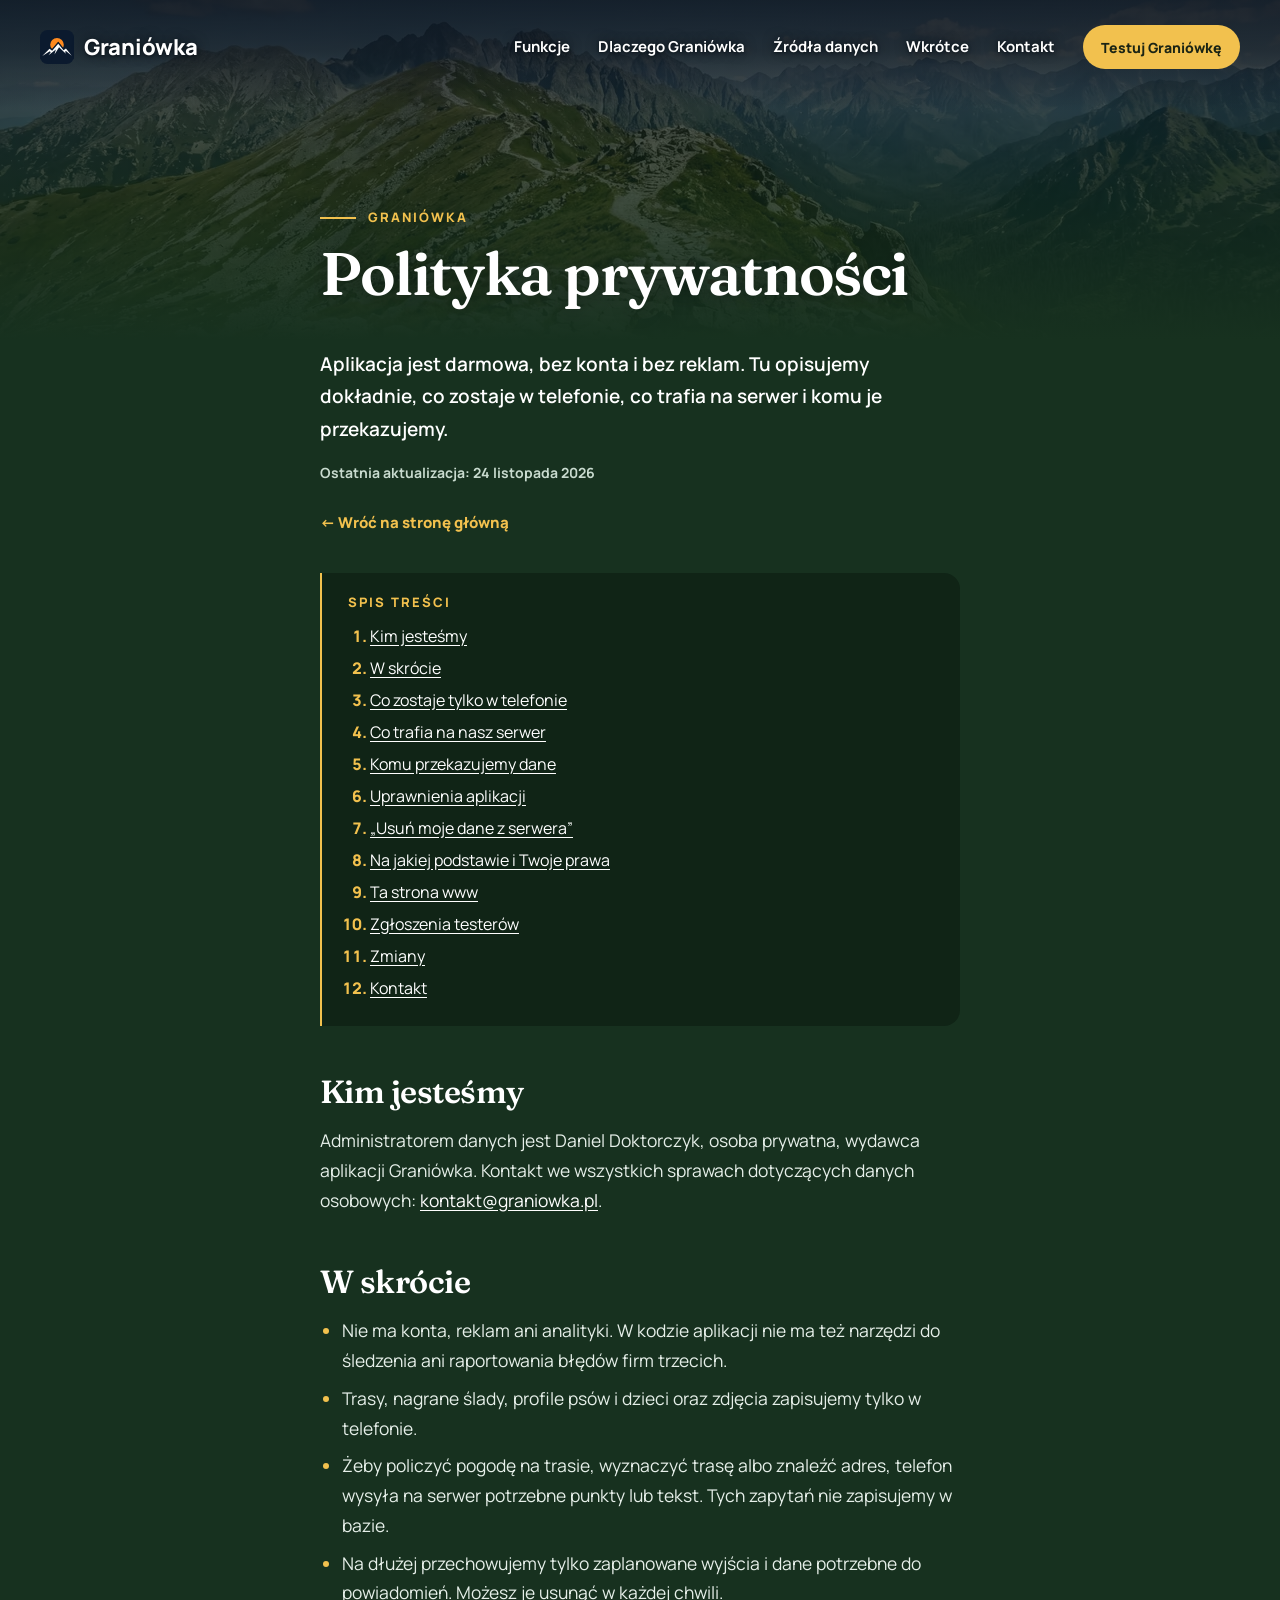
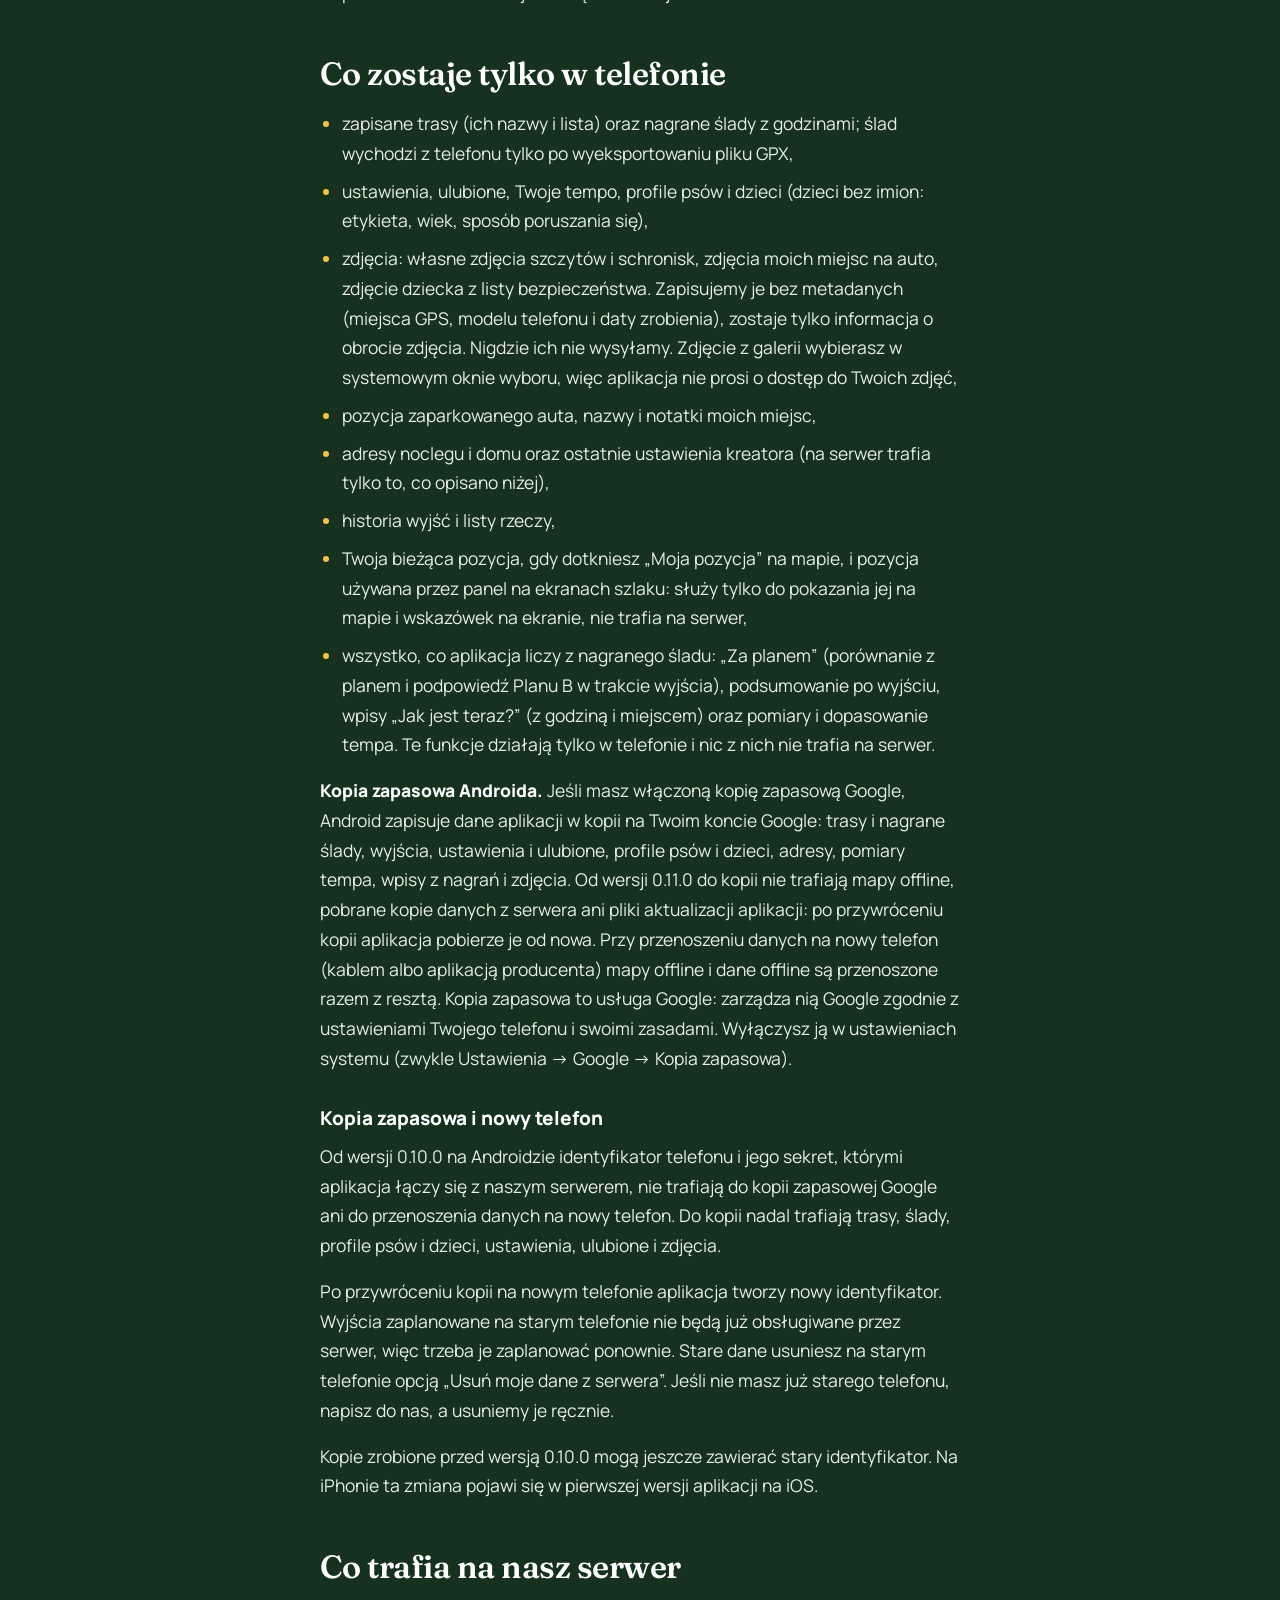
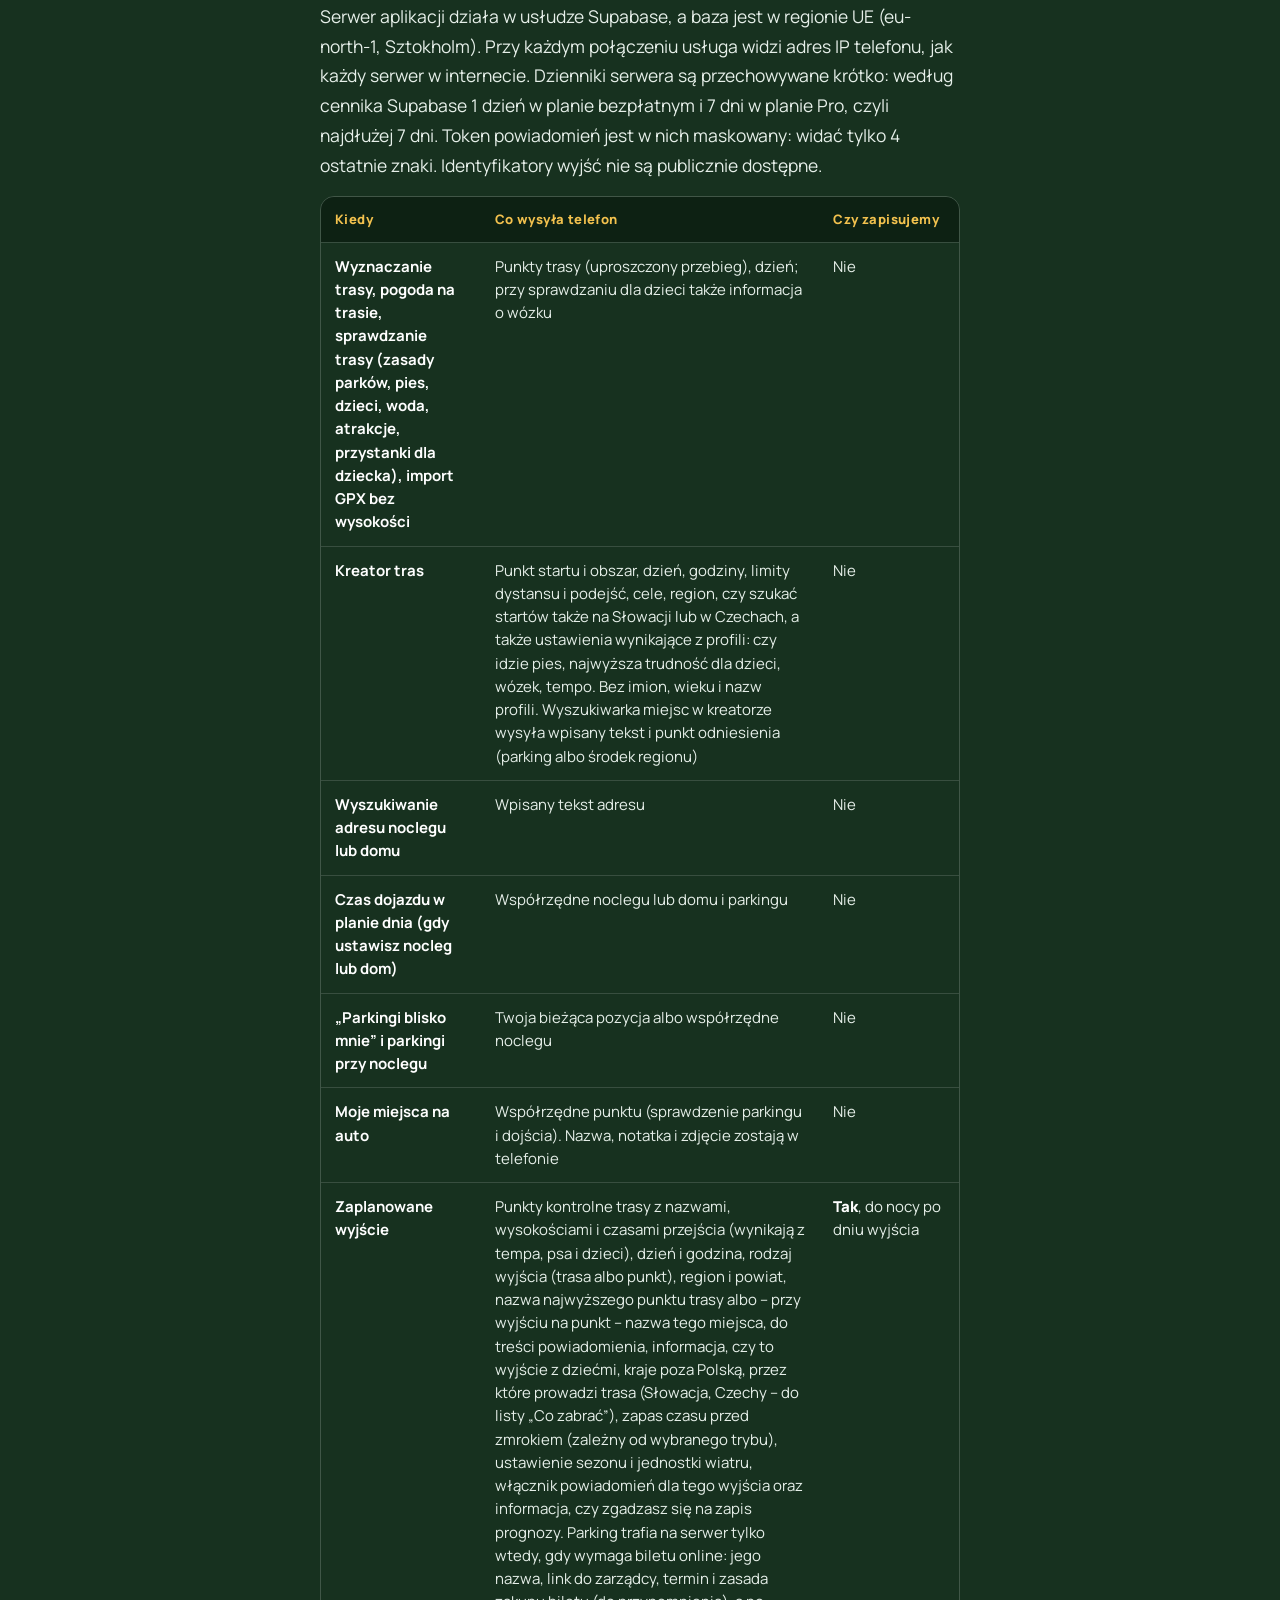
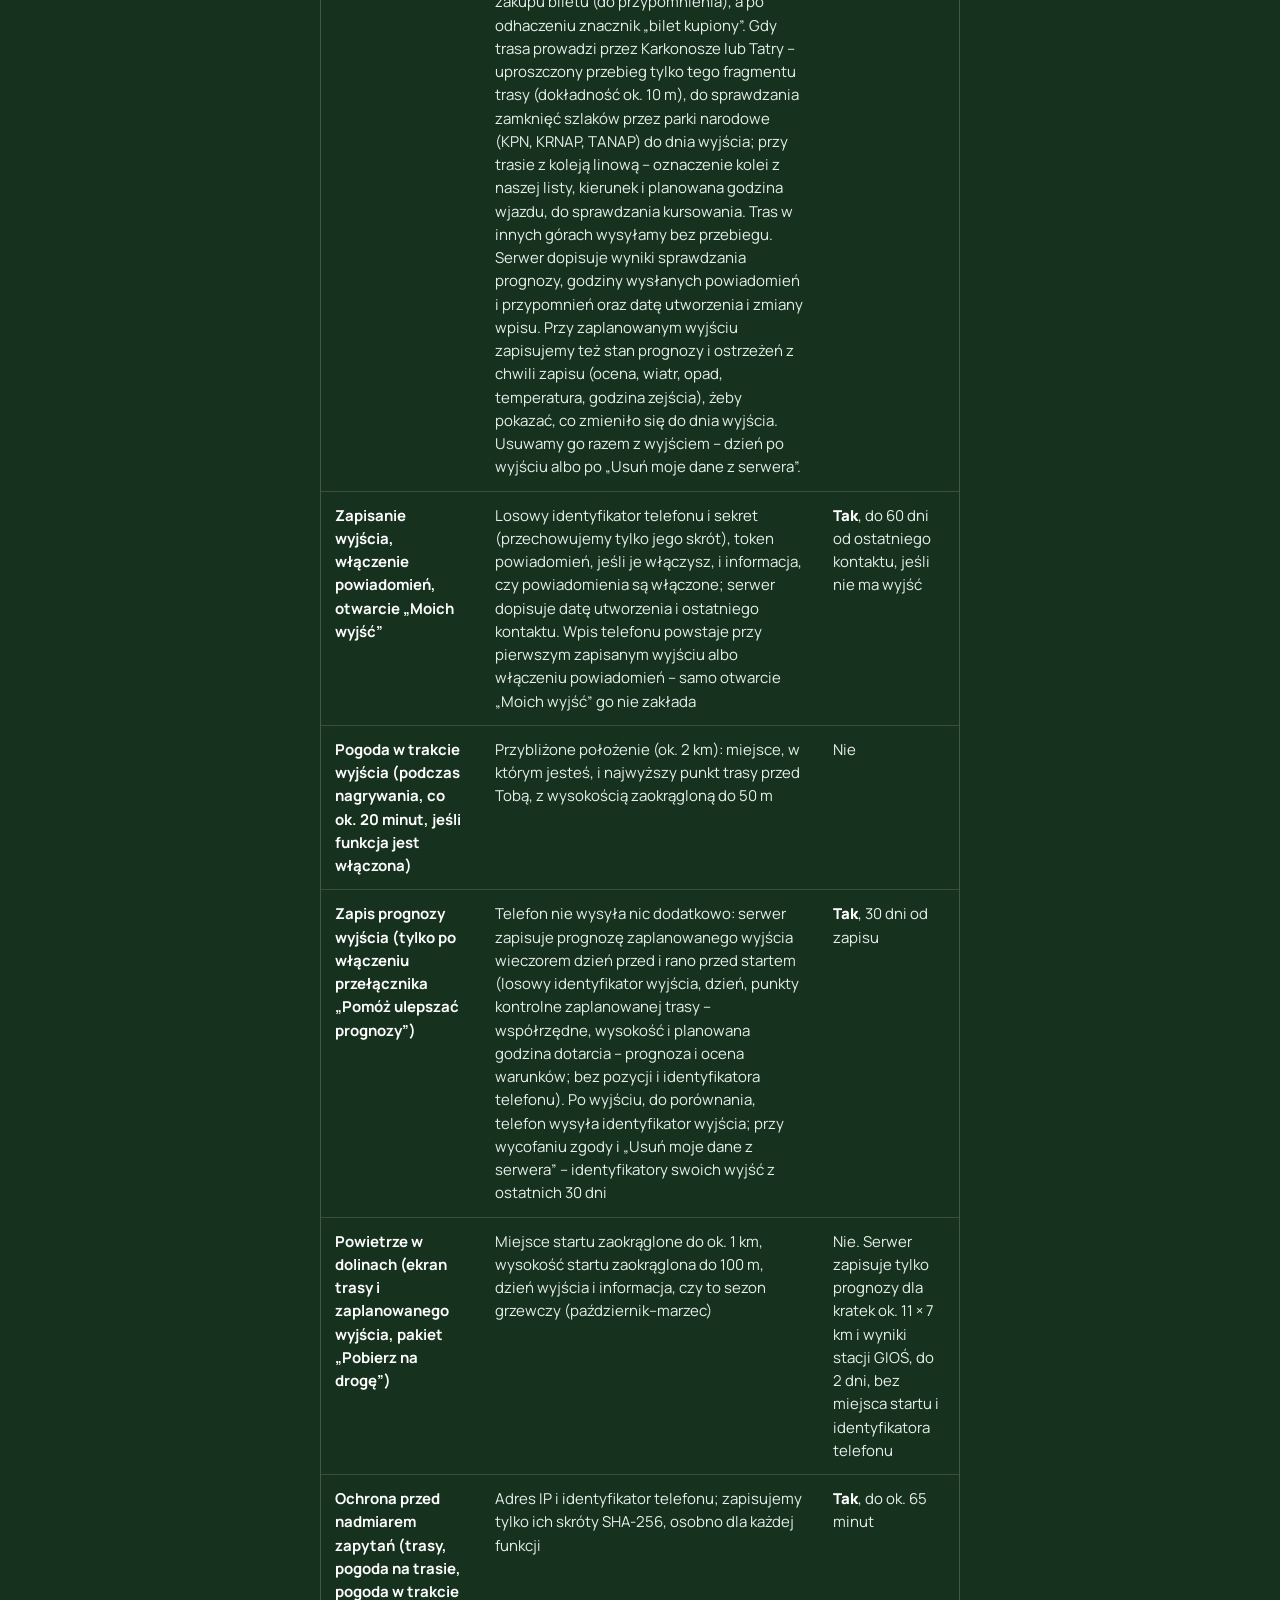
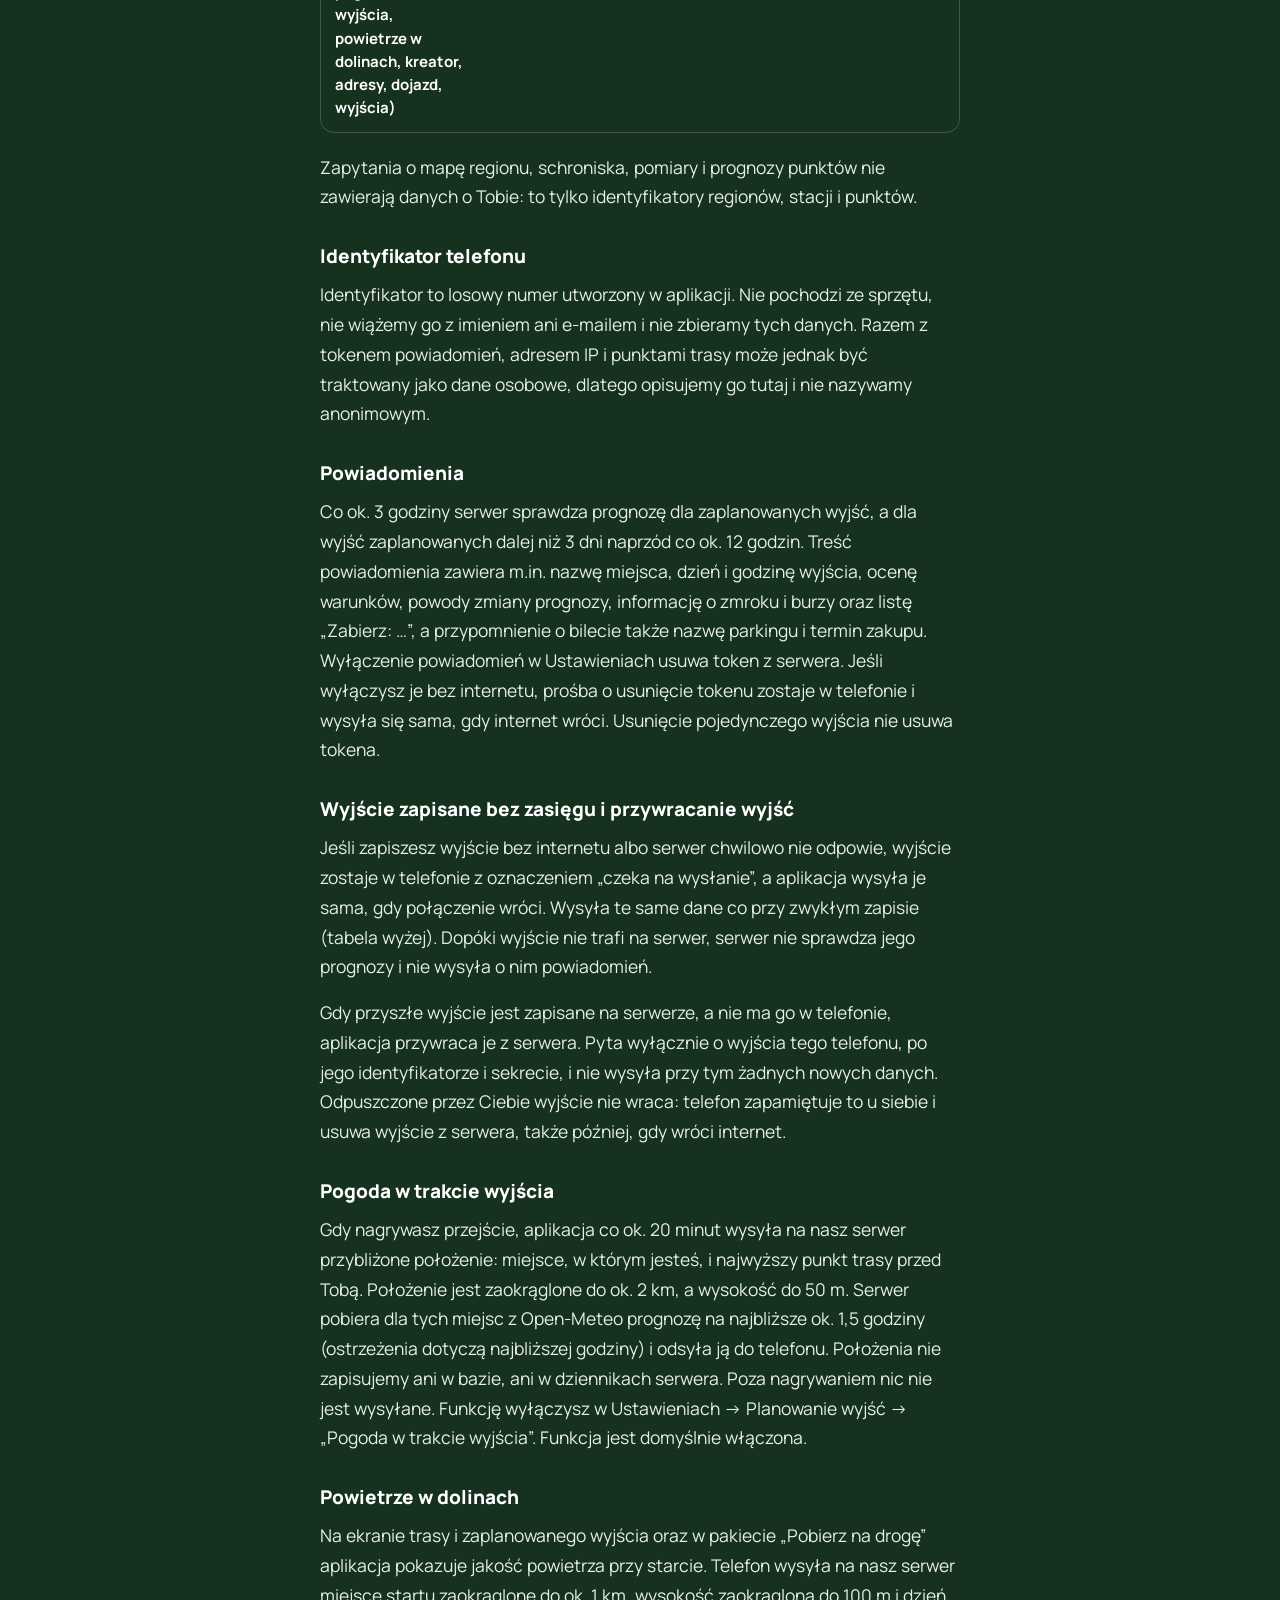
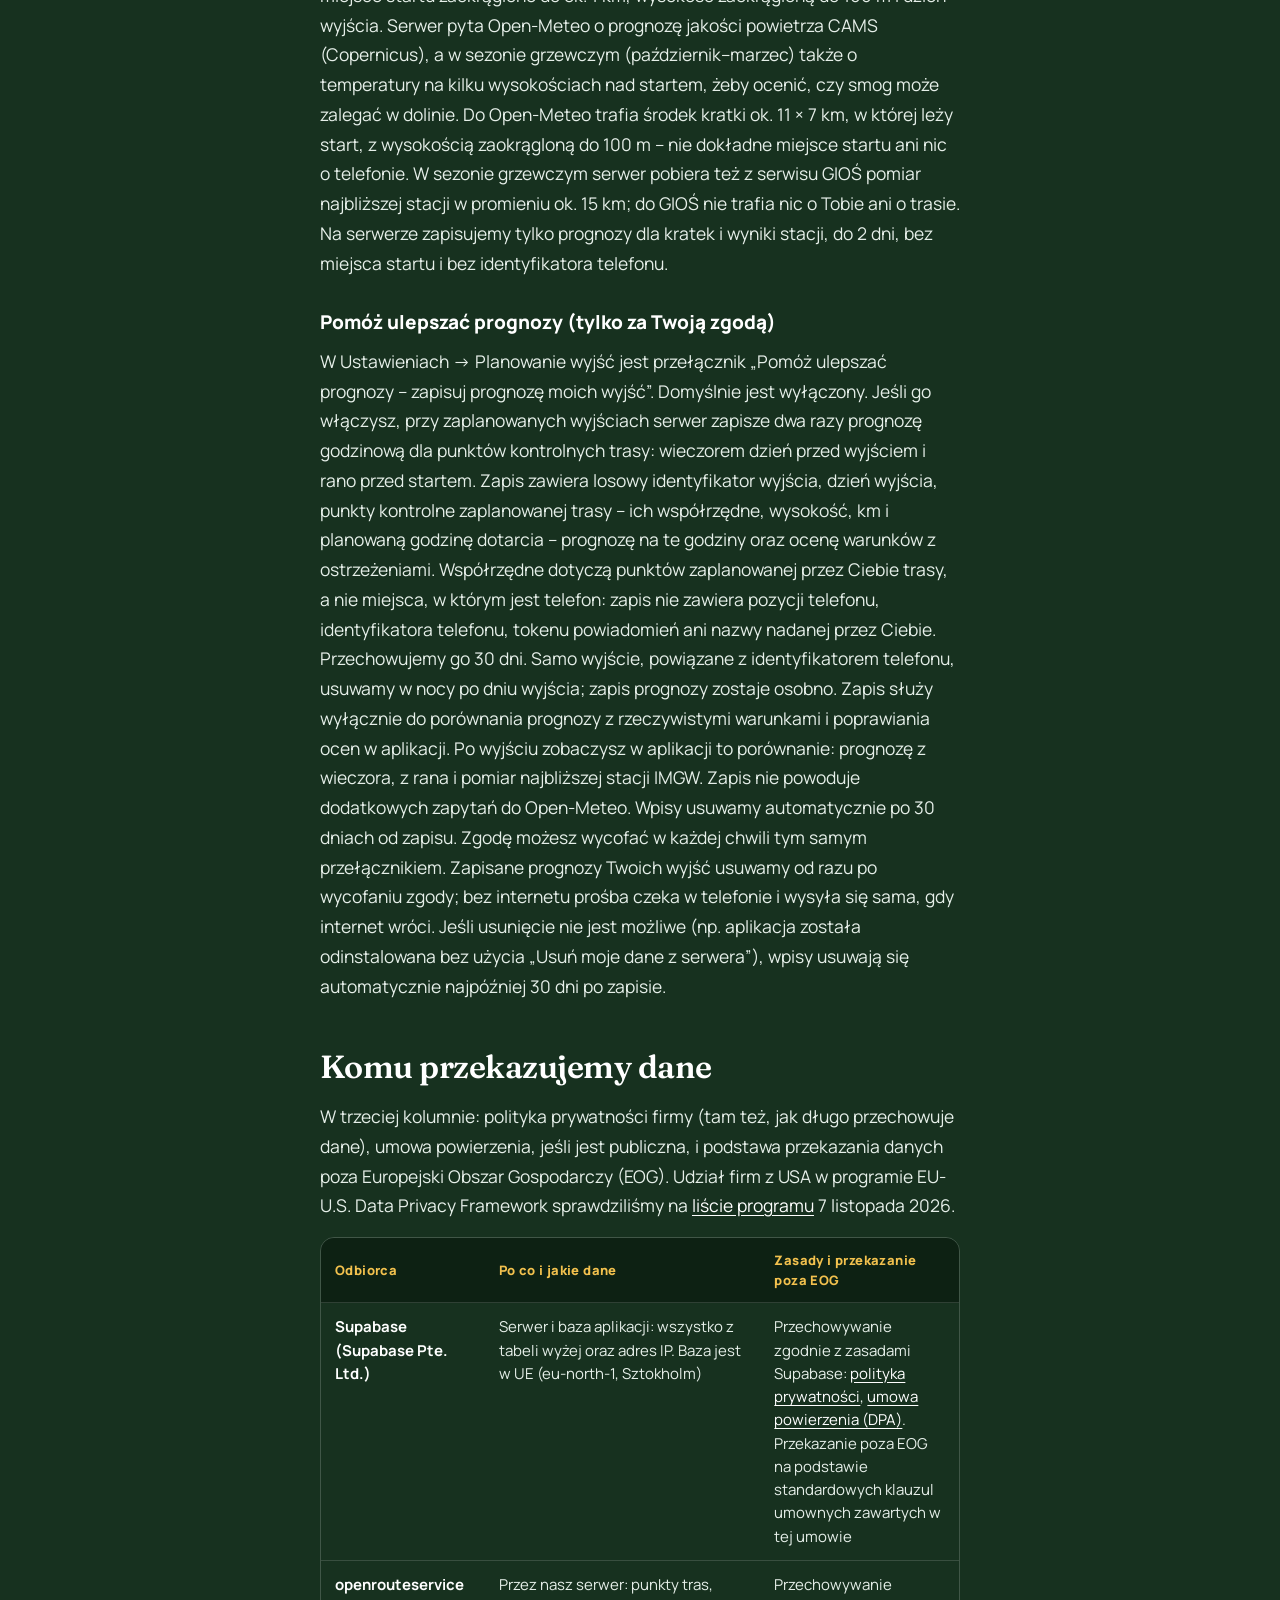
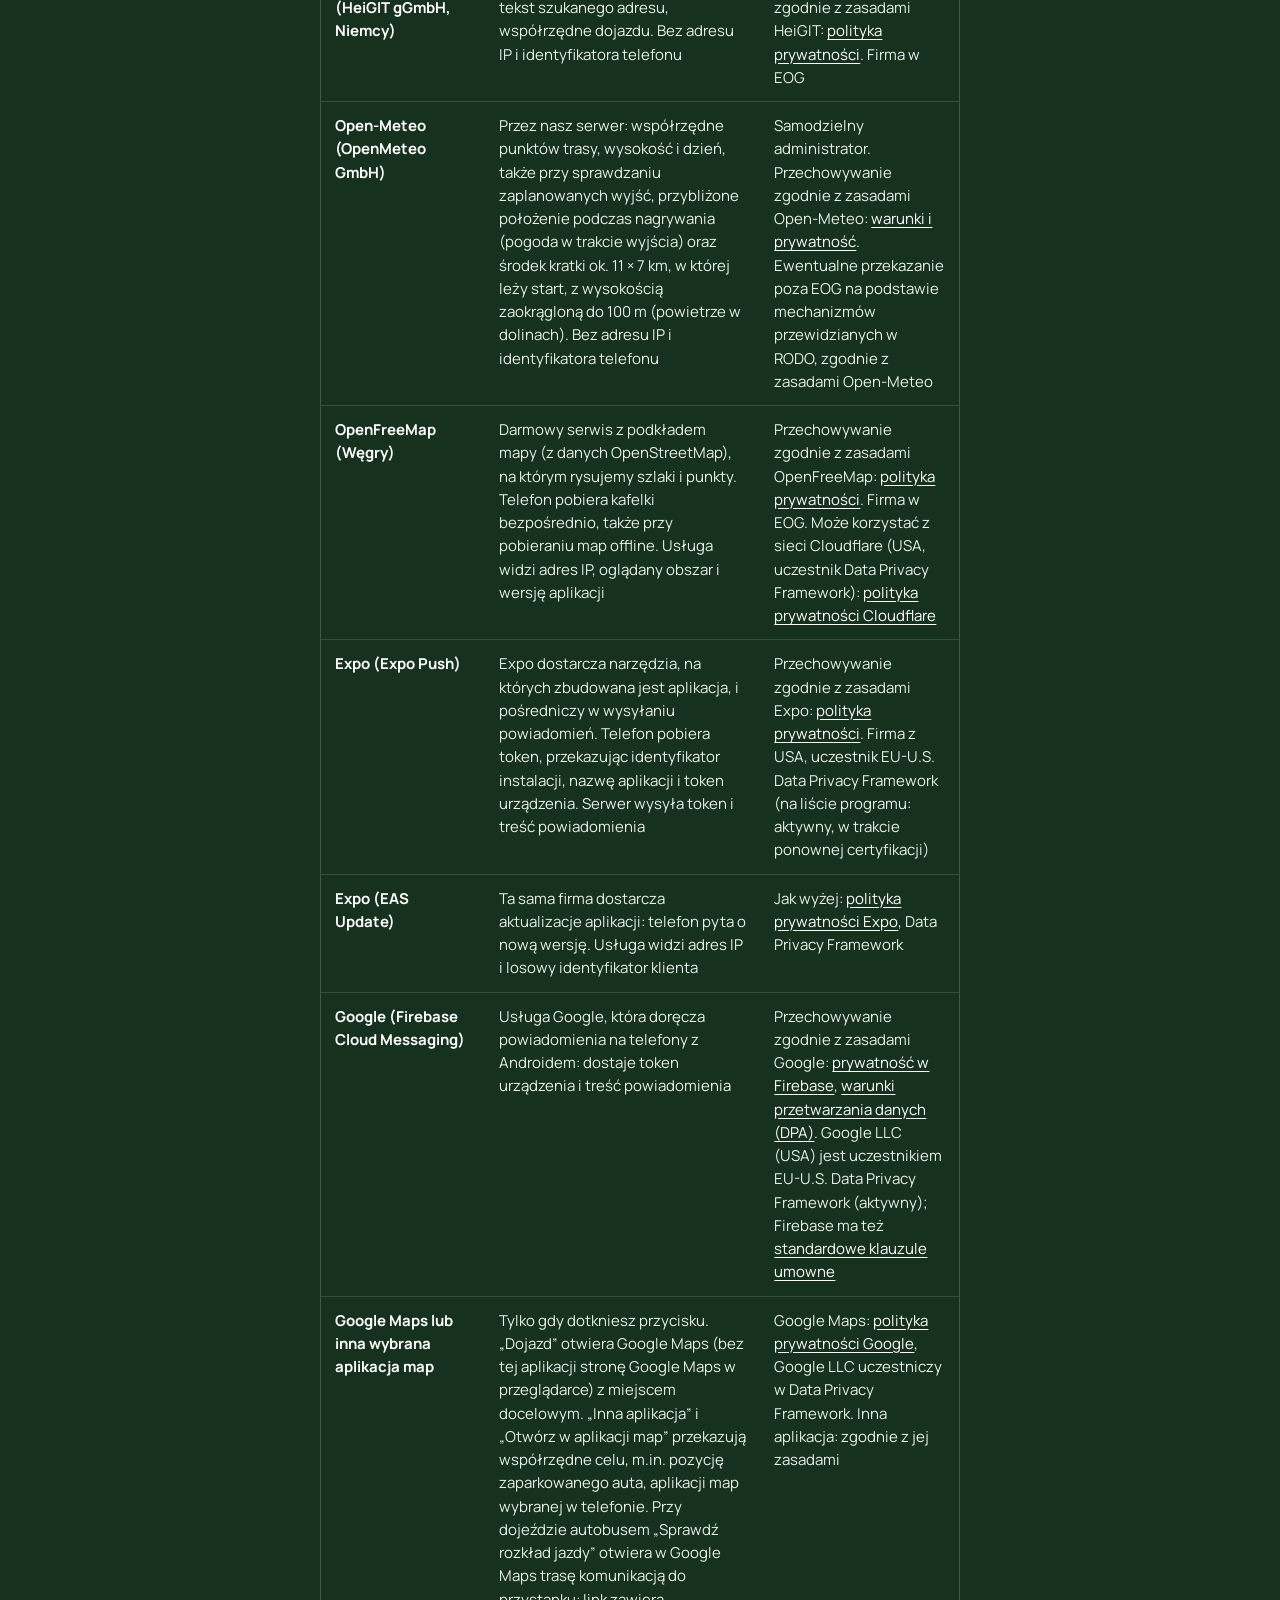
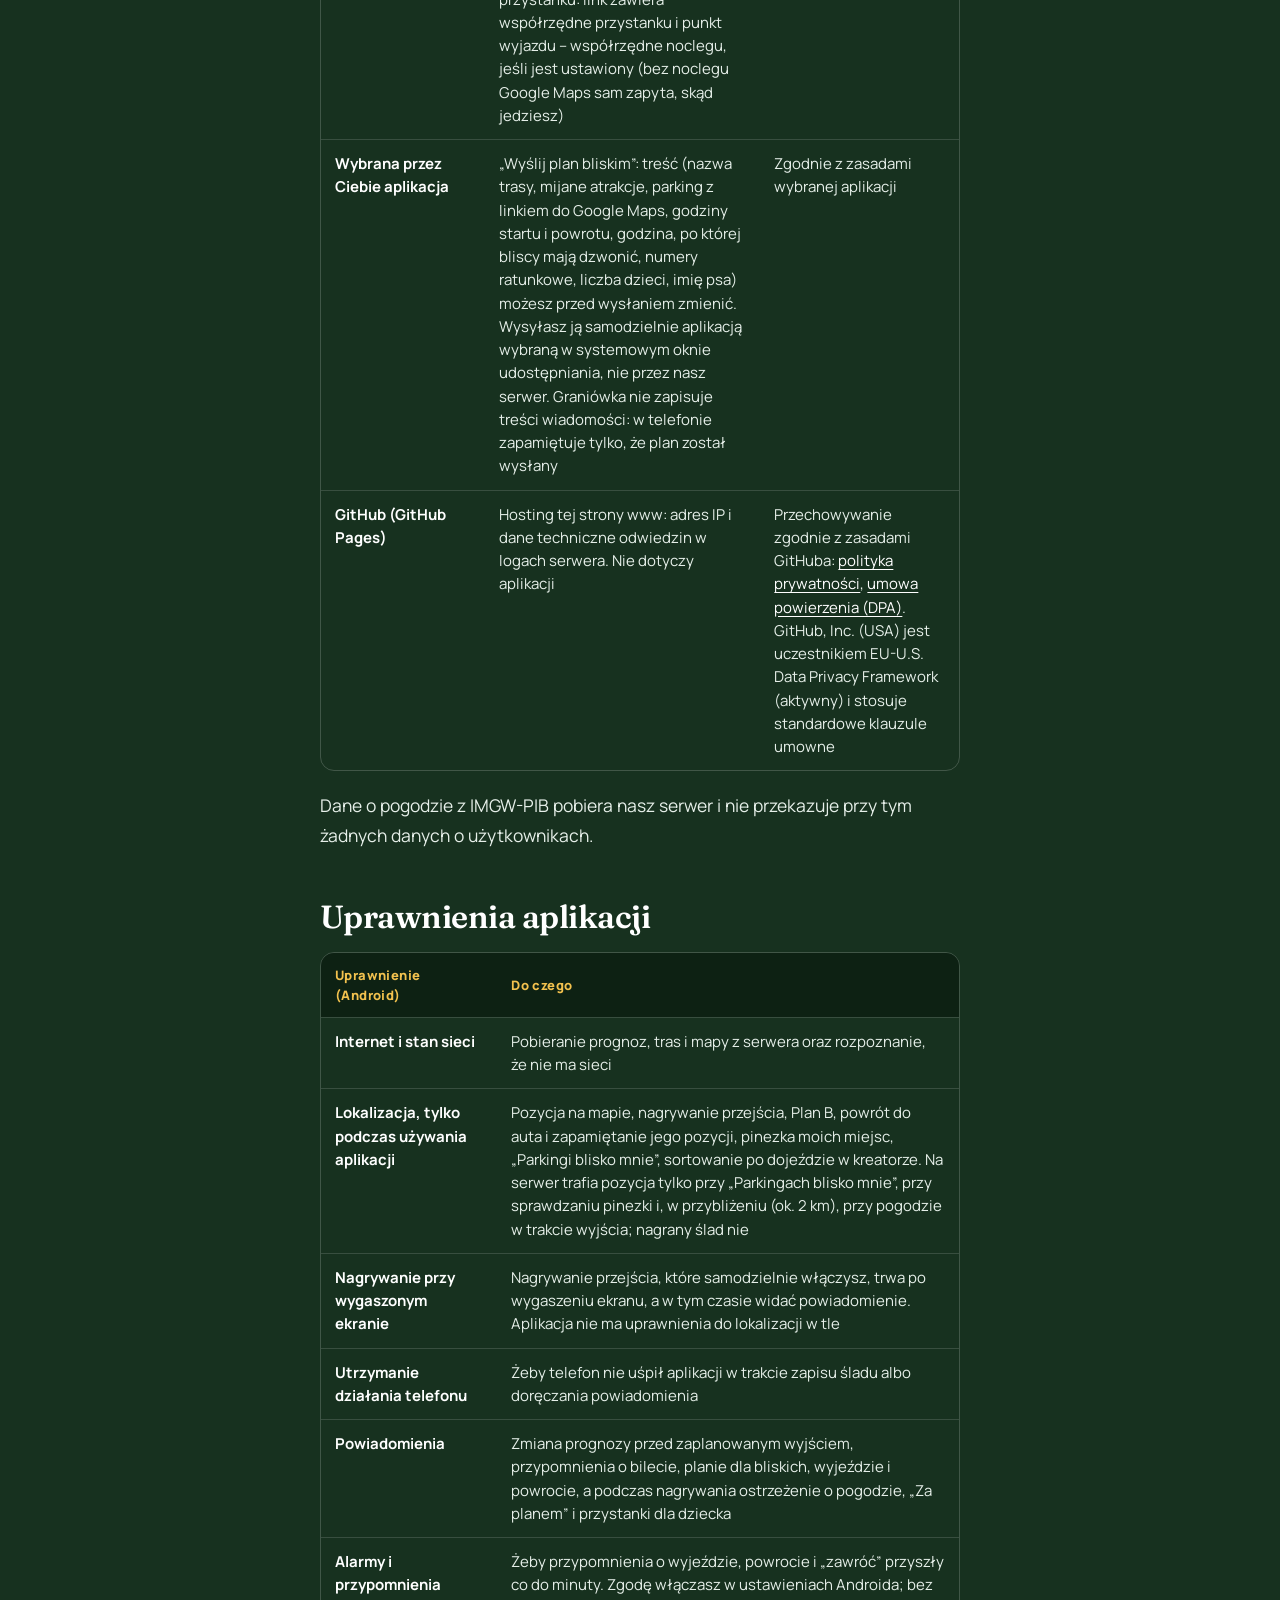
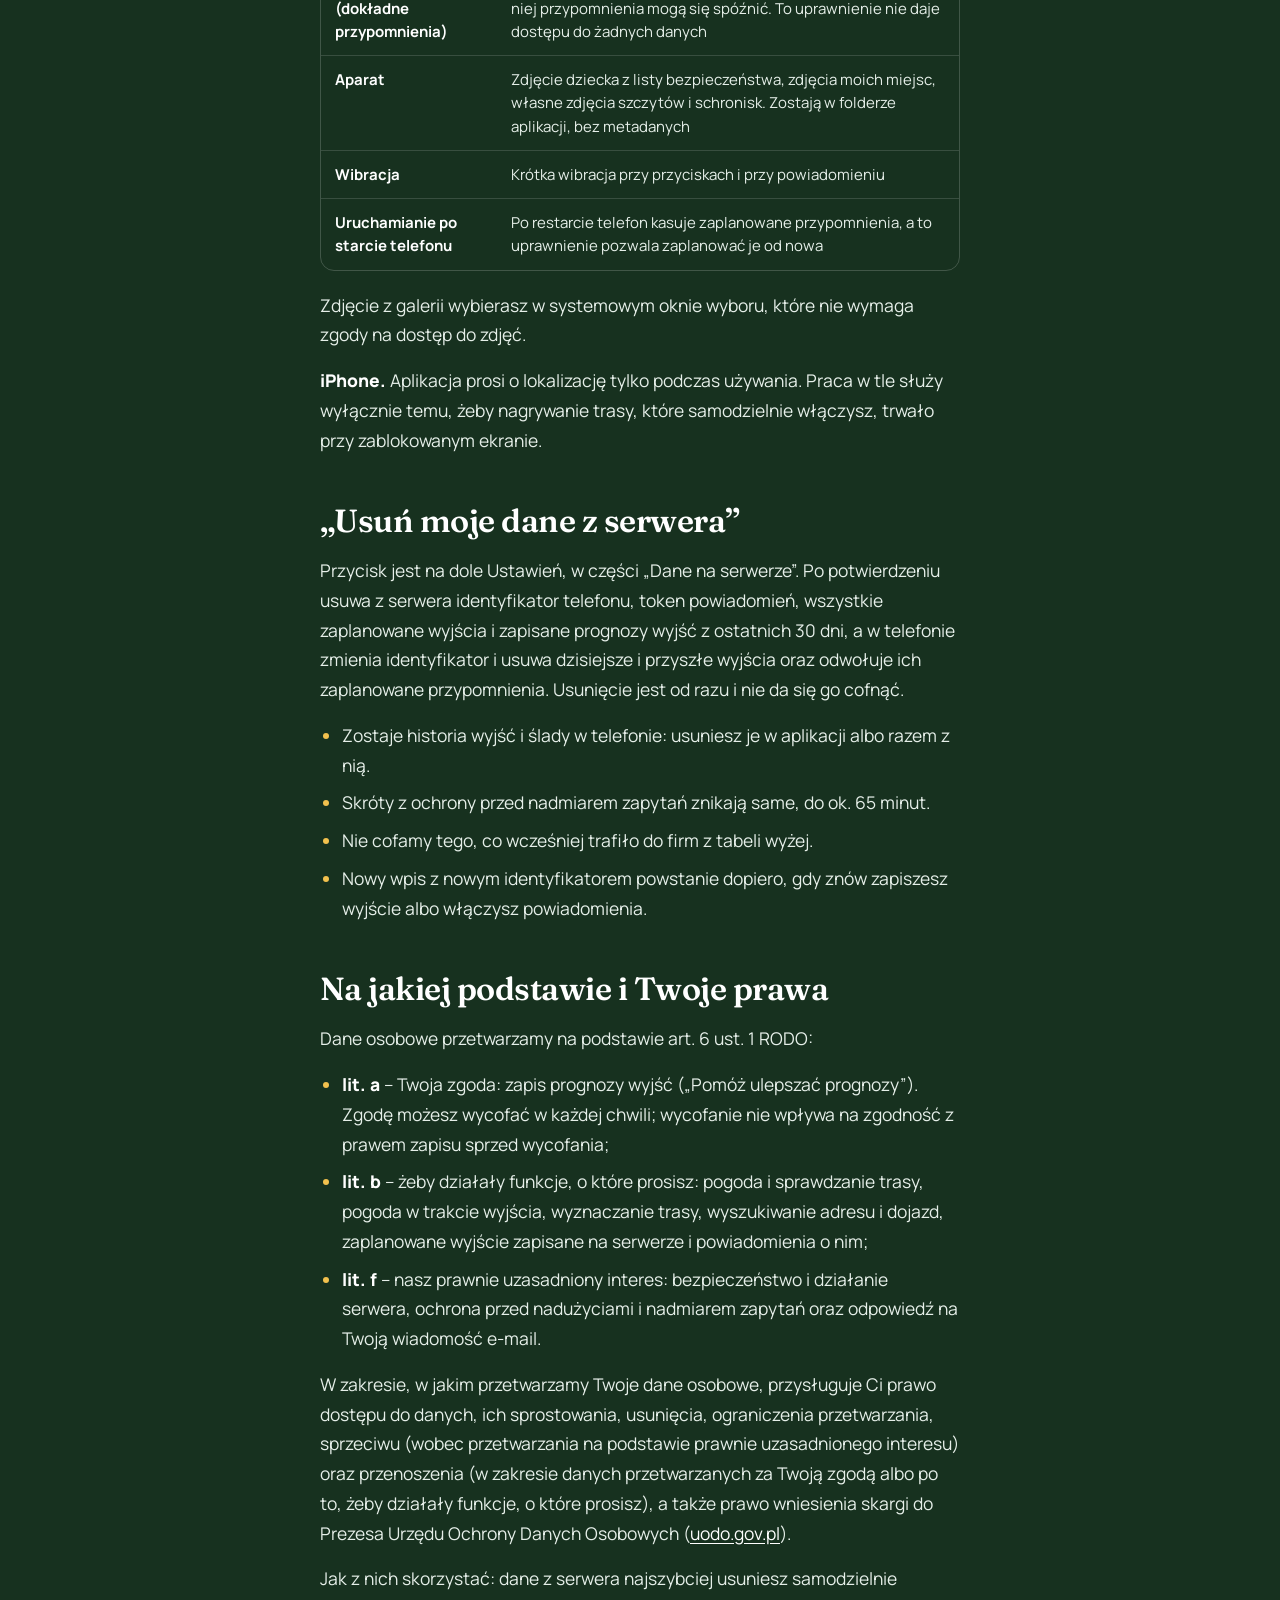
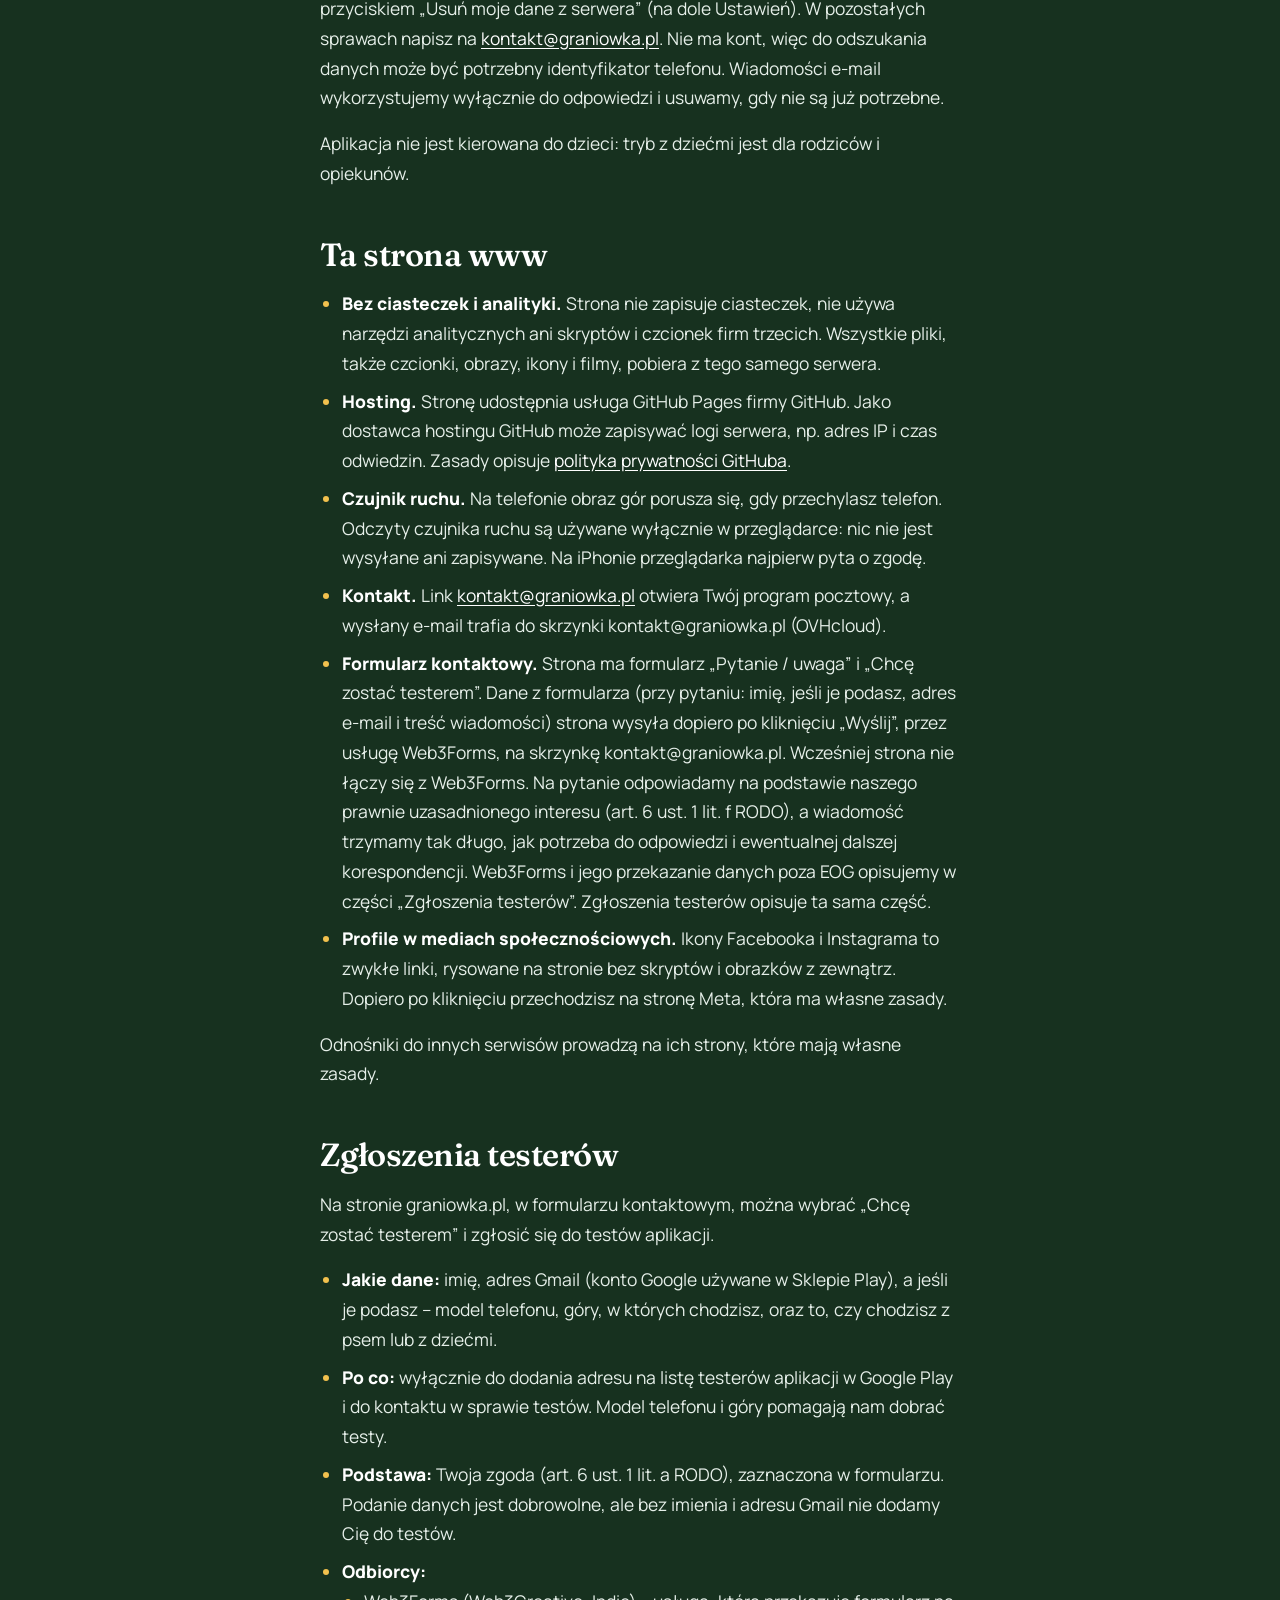
==== commit 955657cb: "Publikacja strony Co-Authored-By: Claude Opus 5.5 <noreply@anthropic.com>" ====
--- a/polityka-prywatnosci/index.html
+++ b/polityka-prywatnosci/index.html
@@ -23,6 +23,6 @@
 </style>
   </head>
   <body>
-    <div id="root"><div class="podstrona"><a href="#tresc" class="przeskok">Przejdź do treści</a><header class="gora"><a href="/" class="gora-logo"><svg width="34" height="34" viewBox="112 112 800 800" aria-hidden="true"><defs><mask id="logo-slonce" maskUnits="userSpaceOnUse" x="0" y="0" width="1024" height="1200"><rect width="1024" height="1200" fill="#fff"></rect><path d="M166.2 725.5 L335.6 556.1 L398.6 601.6 L540.7 434.3 L664.6 587.6 L722.7 544.9 L858.5 718.5 L858.5 1088.1 L166.2 1088.1Z" fill="#000" stroke="#000" stroke-width="56"></path></mask></defs><rect x="112" y="112" width="800" height="800" rx="176" fill="#0B1A2E"></rect><circle cx="512" cy="460.2" r="159.6" fill="#FF8A1F" mask="url(#logo-slonce)"></circle><path d="M166.2 725.5 L335.6 556.1 L398.6 601.6 L540.7 434.3 L664.6 587.6 L722.7 544.9 L858.5 718.5 L722.7 608.6 L703.1 626.1 L720.6 671.6 L561.0 516.2 L453.2 687.0 L484.7 572.9 L312.5 705.2 L363.6 637.3 L344.0 610.0Z" fill="#0B1A2E" stroke="#0B1A2E" stroke-width="56" stroke-miterlimit="10"></path><path d="M166.2 725.5 L335.6 556.1 L398.6 601.6 L540.7 434.3 L664.6 587.6 L722.7 544.9 L858.5 718.5 L722.7 608.6 L703.1 626.1 L720.6 671.6 L561.0 516.2 L453.2 687.0 L484.7 572.9 L312.5 705.2 L363.6 637.3 L344.0 610.0Z" fill="#FFFFFF"></path></svg>Graniówka</a><nav aria-label="Główna" class="gora-linki"><a href="/#funkcje">Funkcje</a><a href="/#dlaczego">Dlaczego Graniówka</a><a href="/zrodla-danych/">Źródła danych</a><a href="/#wkrotce">Wkrótce</a><a href="/#kontakt">Kontakt</a><a href="/?tester#kontakt" data-tester="true" class="gora-play">Testuj Graniówkę</a></nav><details class="gora-menu"><summary aria-label="Menu"><svg width="20" height="20" viewBox="0 0 24 24" fill="none" stroke="currentColor" stroke-width="2.4" stroke-linecap="round" aria-hidden="true"><path d="M4 7h16M4 12h16M4 17h16"></path></svg></summary><div class="gora-panel"><a href="/#funkcje">Funkcje</a><a href="/#dlaczego">Dlaczego Graniówka</a><a href="/zrodla-danych/">Źródła danych</a><a href="/#wkrotce">Wkrótce</a><a href="/#kontakt">Kontakt</a><a href="/?tester#kontakt" data-tester="true" class="gora-play">Testuj Graniówkę</a></div></details></header><div class="podstrona-pas"><picture><source type="image/avif" srcSet="/sceny/gran-1280.avif 1280w, /sceny/gran-1920.avif 1920w" sizes="100vw"/><source type="image/webp" srcSet="/sceny/gran-1280.webp 1280w, /sceny/gran-1920.webp 1920w" sizes="100vw"/><img src="/sceny/gran-1280.webp" alt="" width="1920" height="1080" decoding="async"/></picture><div class="podstrona-szer"><div class="znacznik">Graniówka</div><h1>Polityka prywatności</h1></div></div><main id="tresc" tabindex="-1" class="podstrona-szer podstrona-tekst"><p class="podstrona-wstep">Aplikacja jest darmowa, bez konta i bez reklam. Tu opisujemy dokładnie, co zostaje w telefonie, co trafia na serwer i komu je przekazujemy.</p><p class="podstrona-data">Ostatnia aktualizacja: <!-- -->24 listopada 2026</p><a href="/" class="podstrona-powrot">← Wróć na stronę główną</a><nav class="spis" aria-labelledby="spis-h"><h2 id="spis-h" class="spis-tytul">Spis treści</h2><ol><li><a href="#administrator">Kim jesteśmy</a></li><li><a href="#w-skrocie">W skrócie</a></li><li><a href="#w-telefonie">Co zostaje tylko w telefonie</a></li><li><a href="#serwer">Co trafia na nasz serwer</a></li><li><a href="#odbiorcy">Komu przekazujemy dane</a></li><li><a href="#uprawnienia">Uprawnienia aplikacji</a></li><li><a href="#usuwanie">„Usuń moje dane z serwera”</a></li><li><a href="#prawa">Na jakiej podstawie i Twoje prawa</a></li><li><a href="#strona">Ta strona www</a></li><li><a href="#testerzy">Zgłoszenia testerów</a></li><li><a href="#zmiany">Zmiany</a></li><li><a href="#kontakt">Kontakt</a></li></ol></nav><section aria-labelledby="administrator"><h2 id="administrator">Kim jesteśmy</h2><p>Administratorem danych jest Daniel Doktorczyk, osoba prywatna, wydawca aplikacji Graniówka. Kontakt we wszystkich sprawach dotyczących danych osobowych: <a href="mailto:kontakt@graniowka.pl">kontakt@graniowka.pl</a>.</p></section><section aria-labelledby="w-skrocie"><h2 id="w-skrocie">W skrócie</h2><ul><li>Nie ma konta, reklam ani analityki. W kodzie aplikacji nie ma też narzędzi do śledzenia ani raportowania błędów firm trzecich.</li><li>Trasy, nagrane ślady, profile psów i dzieci oraz zdjęcia zapisujemy tylko w telefonie.</li><li>Żeby policzyć pogodę na trasie, wyznaczyć trasę albo znaleźć adres, telefon wysyła na serwer potrzebne punkty lub tekst. Tych zapytań nie zapisujemy w bazie.</li><li>Na dłużej przechowujemy tylko zaplanowane wyjścia i dane potrzebne do powiadomień. Możesz je usunąć w każdej chwili.</li></ul></section><section aria-labelledby="w-telefonie"><h2 id="w-telefonie">Co zostaje tylko w telefonie</h2><ul><li>zapisane trasy (ich nazwy i lista) oraz nagrane ślady z godzinami; ślad wychodzi z telefonu tylko po wyeksportowaniu pliku GPX,</li><li>ustawienia, ulubione, Twoje tempo, profile psów i dzieci (dzieci bez imion: etykieta, wiek, sposób poruszania się),</li><li>zdjęcia: własne zdjęcia szczytów i schronisk, zdjęcia moich miejsc na auto, zdjęcie dziecka z listy bezpieczeństwa. Zapisujemy je bez metadanych (miejsca GPS, modelu telefonu i daty zrobienia), zostaje tylko informacja o obrocie zdjęcia. Nigdzie ich nie wysyłamy. Zdjęcie z galerii wybierasz w systemowym oknie wyboru, więc aplikacja nie prosi o dostęp do Twoich zdjęć,</li><li>pozycja zaparkowanego auta, nazwy i notatki moich miejsc,</li><li>adresy noclegu i domu oraz ostatnie ustawienia kreatora (na serwer trafia tylko to, co opisano niżej),</li><li>historia wyjść i listy rzeczy,</li><li>Twoja bieżąca pozycja, gdy dotkniesz „Moja pozycja” na mapie, i pozycja używana przez panel na ekranach szlaku: służy tylko do pokazania jej na mapie i wskazówek na ekranie, nie trafia na serwer,</li><li>wszystko, co aplikacja liczy z nagranego śladu: „Za planem” (porównanie z planem i podpowiedź Planu B w trakcie wyjścia), podsumowanie po wyjściu, wpisy „Jak jest teraz?” (z godziną i miejscem) oraz pomiary i dopasowanie tempa. Te funkcje działają tylko w telefonie i nic z nich nie trafia na serwer.</li></ul><p><b>Kopia zapasowa Androida.</b> Jeśli masz włączoną kopię zapasową Google, Android zapisuje dane aplikacji w kopii na Twoim koncie Google: trasy i nagrane ślady, wyjścia, ustawienia i ulubione, profile psów i dzieci, adresy, pomiary tempa, wpisy z nagrań i zdjęcia. Od wersji 0.11.0 do kopii nie trafiają mapy offline, pobrane kopie danych z serwera ani pliki aktualizacji aplikacji: po przywróceniu kopii aplikacja pobierze je od nowa. Przy przenoszeniu danych na nowy telefon (kablem albo aplikacją producenta) mapy offline i dane offline są przenoszone razem z resztą. Kopia zapasowa to usługa Google: zarządza nią Google zgodnie z ustawieniami Twojego telefonu i swoimi zasadami. Wyłączysz ją w ustawieniach systemu (zwykle Ustawienia → Google → Kopia zapasowa).</p><h3>Kopia zapasowa i nowy telefon</h3><p>Od wersji 0.10.0 na Androidzie identyfikator telefonu i jego sekret, którymi aplikacja łączy się z naszym serwerem, nie trafiają do kopii zapasowej Google ani do przenoszenia danych na nowy telefon. Do kopii nadal trafiają trasy, ślady, profile psów i dzieci, ustawienia, ulubione i zdjęcia.</p><p>Po przywróceniu kopii na nowym telefonie aplikacja tworzy nowy identyfikator. Wyjścia zaplanowane na starym telefonie nie będą już obsługiwane przez serwer, więc trzeba je zaplanować ponownie. Stare dane usuniesz na starym telefonie opcją „Usuń moje dane z serwera”. Jeśli nie masz już starego telefonu, napisz do nas, a usuniemy je ręcznie.</p><p>Kopie zrobione przed wersją 0.10.0 mogą jeszcze zawierać stary identyfikator. Na iPhonie ta zmiana pojawi się w pierwszej wersji aplikacji na iOS.</p></section><section aria-labelledby="serwer"><h2 id="serwer">Co trafia na nasz serwer</h2><p>Serwer aplikacji działa w usłudze Supabase, a baza jest w regionie UE (eu-north-1, Sztokholm). Przy każdym połączeniu usługa widzi adres IP telefonu, jak każdy serwer w internecie. Dzienniki serwera są przechowywane krótko: według cennika Supabase 1 dzień w planie bezpłatnym i 7 dni w planie Pro, czyli najdłużej 7 dni. Token powiadomień jest w nich maskowany: widać tylko 4 ostatnie znaki. Identyfikatory wyjść nie są publicznie dostępne.</p><div class="przewijana" tabindex="0" role="region" aria-label="Co trafia na serwer"><table><thead><tr><th scope="col">Kiedy</th><th scope="col">Co wysyła telefon</th><th scope="col">Czy zapisujemy</th></tr></thead><tbody><tr><td>Wyznaczanie trasy, pogoda na trasie, sprawdzanie trasy (zasady parków, pies, dzieci, woda, atrakcje, przystanki dla dziecka), import GPX bez wysokości</td><td>Punkty trasy (uproszczony przebieg), dzień; przy sprawdzaniu dla dzieci także informacja o wózku</td><td>Nie</td></tr><tr><td>Kreator tras</td><td>Punkt startu i obszar, dzień, godziny, limity dystansu i podejść, cele, region, czy szukać startów także na Słowacji lub w Czechach, a także ustawienia wynikające z profili: czy idzie pies, najwyższa trudność dla dzieci, wózek, tempo. Bez imion, wieku i nazw profili. Wyszukiwarka miejsc w kreatorze wysyła wpisany tekst i punkt odniesienia (parking albo środek regionu)</td><td>Nie</td></tr><tr><td>Wyszukiwanie adresu noclegu lub domu</td><td>Wpisany tekst adresu</td><td>Nie</td></tr><tr><td>Czas dojazdu w planie dnia (gdy ustawisz nocleg lub dom)</td><td>Współrzędne noclegu lub domu i parkingu</td><td>Nie</td></tr><tr><td>„Parkingi blisko mnie” i parkingi przy noclegu</td><td>Twoja bieżąca pozycja albo współrzędne noclegu</td><td>Nie</td></tr><tr><td>Moje miejsca na auto</td><td>Współrzędne punktu (sprawdzenie parkingu i dojścia). Nazwa, notatka i zdjęcie zostają w telefonie</td><td>Nie</td></tr><tr><td>Zaplanowane wyjście</td><td>Punkty kontrolne trasy z nazwami, wysokościami i czasami przejścia (wynikają z tempa, psa i dzieci), dzień i godzina, rodzaj wyjścia (trasa albo punkt), region i powiat, nazwa najwyższego punktu trasy albo – przy wyjściu na punkt – nazwa tego miejsca, do treści powiadomienia, informacja, czy to wyjście z dziećmi, kraje poza Polską, przez które prowadzi trasa (Słowacja, Czechy – do listy „Co zabrać”), zapas czasu przed zmrokiem (zależny od wybranego trybu), ustawienie sezonu i jednostki wiatru, włącznik powiadomień dla tego wyjścia oraz informacja, czy zgadzasz się na zapis prognozy. Parking trafia na serwer tylko wtedy, gdy wymaga biletu online: jego nazwa, link do zarządcy, termin i zasada zakupu biletu (do przypomnienia), a po odhaczeniu znacznik „bilet kupiony”. Serwer dopisuje wyniki sprawdzania prognozy, godziny wysłanych powiadomień i przypomnień oraz datę utworzenia i zmiany wpisu. Przy zaplanowanym wyjściu zapisujemy też stan prognozy i ostrzeżeń z chwili zapisu (ocena, wiatr, opad, temperatura, godzina zejścia), żeby pokazać, co zmieniło się do dnia wyjścia. Usuwamy go razem z wyjściem – dzień po wyjściu albo po „Usuń moje dane z serwera”.</td><td><strong>Tak</strong>, do nocy po dniu wyjścia</td></tr><tr><td>Zapisanie wyjścia, włączenie powiadomień, otwarcie „Moich wyjść”</td><td>Losowy identyfikator telefonu i sekret (przechowujemy tylko jego skrót), token powiadomień, jeśli je włączysz, i informacja, czy powiadomienia są włączone; serwer dopisuje datę utworzenia i ostatniego kontaktu. Wpis telefonu powstaje przy pierwszym zapisanym wyjściu albo włączeniu powiadomień – samo otwarcie „Moich wyjść” go nie zakłada</td><td><strong>Tak</strong>, do 60 dni od ostatniego kontaktu, jeśli nie ma wyjść</td></tr><tr><td>Pogoda w trakcie wyjścia (podczas nagrywania, co ok. 20 minut, jeśli funkcja jest włączona)</td><td>Przybliżone położenie (ok. 2 km): miejsce, w którym jesteś, i najwyższy punkt trasy przed Tobą, z wysokością zaokrągloną do 50 m</td><td>Nie</td></tr><tr><td>Zapis prognozy wyjścia (tylko po włączeniu przełącznika „Pomóż ulepszać prognozy”)</td><td>Telefon nie wysyła nic dodatkowo: serwer zapisuje prognozę zaplanowanego wyjścia wieczorem dzień przed i rano przed startem (losowy identyfikator wyjścia, dzień, punkty kontrolne zaplanowanej trasy – współrzędne, wysokość i planowana godzina dotarcia – prognoza i ocena warunków; bez pozycji i identyfikatora telefonu). Po wyjściu, do porównania, telefon wysyła identyfikator wyjścia; przy wycofaniu zgody i „Usuń moje dane z serwera” – identyfikatory swoich wyjść z ostatnich 30 dni</td><td><strong>Tak</strong>, 30 dni od zapisu</td></tr><tr><td>Powietrze w dolinach (ekran trasy i zaplanowanego wyjścia, pakiet „Pobierz na drogę”)</td><td>Miejsce startu zaokrąglone do ok. 1 km, wysokość startu zaokrąglona do 100 m, dzień wyjścia i informacja, czy to sezon grzewczy (październik–marzec)</td><td>Nie. Serwer zapisuje tylko prognozy dla kratek ok. 11 × 7 km i wyniki stacji GIOŚ, do 2 dni, bez miejsca startu i identyfikatora telefonu</td></tr><tr><td>Ochrona przed nadmiarem zapytań (trasy, pogoda na trasie, pogoda w trakcie wyjścia, powietrze w dolinach, kreator, adresy, dojazd, wyjścia)</td><td>Adres IP i identyfikator telefonu; zapisujemy tylko ich skróty SHA-256, osobno dla każdej funkcji</td><td><strong>Tak</strong>, do ok. 65 minut</td></tr></tbody></table></div><p>Zapytania o mapę regionu, schroniska, pomiary i prognozy punktów nie zawierają danych o Tobie: to tylko identyfikatory regionów, stacji i punktów.</p><h3>Identyfikator telefonu</h3><p>Identyfikator to losowy numer utworzony w aplikacji. Nie pochodzi ze sprzętu, nie wiążemy go z imieniem ani e-mailem i nie zbieramy tych danych. Razem z tokenem powiadomień, adresem IP i punktami trasy może jednak być traktowany jako dane osobowe, dlatego opisujemy go tutaj i nie nazywamy anonimowym.</p><h3>Powiadomienia</h3><p>Co ok. 3 godziny serwer sprawdza prognozę dla zaplanowanych wyjść, a dla wyjść zaplanowanych dalej niż 3 dni naprzód co ok. 12 godzin. Treść powiadomienia zawiera m.in. nazwę miejsca, dzień i godzinę wyjścia, ocenę warunków, powody zmiany prognozy, informację o zmroku i burzy oraz listę „Zabierz: …”, a przypomnienie o bilecie także nazwę parkingu i termin zakupu. Wyłączenie powiadomień w Ustawieniach usuwa token z serwera. Jeśli wyłączysz je bez internetu, prośba o usunięcie tokenu zostaje w telefonie i wysyła się sama, gdy internet wróci. Usunięcie pojedynczego wyjścia nie usuwa tokena.</p><h3>Wyjście zapisane bez zasięgu i przywracanie wyjść</h3><p>Jeśli zapiszesz wyjście bez internetu albo serwer chwilowo nie odpowie, wyjście zostaje w telefonie z oznaczeniem „czeka na wysłanie”, a aplikacja wysyła je sama, gdy połączenie wróci. Wysyła te same dane co przy zwykłym zapisie (tabela wyżej). Dopóki wyjście nie trafi na serwer, serwer nie sprawdza jego prognozy i nie wysyła o nim powiadomień.</p><p>Gdy przyszłe wyjście jest zapisane na serwerze, a nie ma go w telefonie, aplikacja przywraca je z serwera. Pyta wyłącznie o wyjścia tego telefonu, po jego identyfikatorze i sekrecie, i nie wysyła przy tym żadnych nowych danych. Odpuszczone przez Ciebie wyjście nie wraca: telefon zapamiętuje to u siebie i usuwa wyjście z serwera, także później, gdy wróci internet.</p><h3>Pogoda w trakcie wyjścia</h3><p>Gdy nagrywasz przejście, aplikacja co ok. 20 minut wysyła na nasz serwer przybliżone położenie: miejsce, w którym jesteś, i najwyższy punkt trasy przed Tobą. Położenie jest zaokrąglone do ok. 2 km, a wysokość do 50 m. Serwer pobiera dla tych miejsc z Open-Meteo prognozę na najbliższe ok. 1,5 godziny (ostrzeżenia dotyczą najbliższej godziny) i odsyła ją do telefonu. Położenia nie zapisujemy ani w bazie, ani w dziennikach serwera. Poza nagrywaniem nic nie jest wysyłane. Funkcję wyłączysz w Ustawieniach → Planowanie wyjść → „Pogoda w trakcie wyjścia”. Funkcja jest domyślnie włączona.</p><h3>Powietrze w dolinach</h3><p>Na ekranie trasy i zaplanowanego wyjścia oraz w pakiecie „Pobierz na drogę” aplikacja pokazuje jakość powietrza przy starcie. Telefon wysyła na nasz serwer miejsce startu zaokrąglone do ok. 1 km, wysokość zaokrągloną do 100 m i dzień wyjścia. Serwer pyta Open-Meteo o prognozę jakości powietrza CAMS (Copernicus), a w sezonie grzewczym (październik–marzec) także o temperatury na kilku wysokościach nad startem, żeby ocenić, czy smog może zalegać w dolinie. Do Open-Meteo trafia środek kratki ok. 11 × 7 km, w której leży start, z wysokością zaokrągloną do 100 m – nie dokładne miejsce startu ani nic o telefonie. W sezonie grzewczym serwer pobiera też z serwisu GIOŚ pomiar najbliższej stacji w promieniu ok. 15 km; do GIOŚ nie trafia nic o Tobie ani o trasie. Na serwerze zapisujemy tylko prognozy dla kratek i wyniki stacji, do 2 dni, bez miejsca startu i bez identyfikatora telefonu.</p><h3>Pomóż ulepszać prognozy (tylko za Twoją zgodą)</h3><p>W Ustawieniach → Planowanie wyjść jest przełącznik „Pomóż ulepszać prognozy – zapisuj prognozę moich wyjść”. Domyślnie jest wyłączony. Jeśli go włączysz, przy zaplanowanych wyjściach serwer zapisze dwa razy prognozę godzinową dla punktów kontrolnych trasy: wieczorem dzień przed wyjściem i rano przed startem. Zapis zawiera losowy identyfikator wyjścia, dzień wyjścia, punkty kontrolne zaplanowanej trasy – ich współrzędne, wysokość, km i planowaną godzinę dotarcia – prognozę na te godziny oraz ocenę warunków z ostrzeżeniami. Współrzędne dotyczą punktów zaplanowanej przez Ciebie trasy, a nie miejsca, w którym jest telefon: zapis nie zawiera pozycji telefonu, identyfikatora telefonu, tokenu powiadomień ani nazwy nadanej przez Ciebie. Przechowujemy go 30 dni. Samo wyjście, powiązane z identyfikatorem telefonu, usuwamy w nocy po dniu wyjścia; zapis prognozy zostaje osobno. Zapis służy wyłącznie do porównania prognozy z rzeczywistymi warunkami i poprawiania ocen w aplikacji. Po wyjściu zobaczysz w aplikacji to porównanie: prognozę z wieczora, z rana i pomiar najbliższej stacji IMGW. Zapis nie powoduje dodatkowych zapytań do Open-Meteo. Wpisy usuwamy automatycznie po 30 dniach od zapisu. Zgodę możesz wycofać w każdej chwili tym samym przełącznikiem. Zapisane prognozy Twoich wyjść usuwamy od razu po wycofaniu zgody; bez internetu prośba czeka w telefonie i wysyła się sama, gdy internet wróci. Jeśli usunięcie nie jest możliwe (np. aplikacja została odinstalowana bez użycia „Usuń moje dane z serwera”), wpisy usuwają się automatycznie najpóźniej 30 dni po zapisie.</p></section><section aria-labelledby="odbiorcy"><h2 id="odbiorcy">Komu przekazujemy dane</h2><p>W trzeciej kolumnie: polityka prywatności firmy (tam też, jak długo przechowuje dane), umowa powierzenia, jeśli jest publiczna, i podstawa przekazania danych poza Europejski Obszar Gospodarczy (EOG). Udział firm z USA w programie EU-U.S. Data Privacy Framework sprawdziliśmy na <a href="https://www.dataprivacyframework.gov/list" rel="noopener">liście programu</a> 7 listopada 2026.</p><div class="przewijana" tabindex="0" role="region" aria-label="Komu przekazujemy dane"><table><thead><tr><th scope="col">Odbiorca</th><th scope="col">Po co i jakie dane</th><th scope="col">Zasady i przekazanie poza EOG</th></tr></thead><tbody><tr><td>Supabase (Supabase Pte. Ltd.)</td><td>Serwer i baza aplikacji: wszystko z tabeli wyżej oraz adres IP. Baza jest w UE (eu-north-1, Sztokholm)</td><td>Przechowywanie zgodnie z zasadami Supabase: <a href="https://supabase.com/privacy" rel="noopener">polityka prywatności</a>, <a href="https://supabase.com/legal/customer-resources/data-processing-addendum" rel="noopener">umowa powierzenia (DPA)</a>. Przekazanie poza EOG na podstawie standardowych klauzul umownych zawartych w tej umowie</td></tr><tr><td>openrouteservice (HeiGIT gGmbH, Niemcy)</td><td>Przez nasz serwer: punkty tras, tekst szukanego adresu, współrzędne dojazdu. Bez adresu IP i identyfikatora telefonu</td><td>Przechowywanie zgodnie z zasadami HeiGIT: <a href="https://heigit.org/privacy-policy/" rel="noopener">polityka prywatności</a>. Firma w EOG</td></tr><tr><td>Open-Meteo (OpenMeteo GmbH)</td><td>Przez nasz serwer: współrzędne punktów trasy, wysokość i dzień, także przy sprawdzaniu zaplanowanych wyjść, przybliżone położenie podczas nagrywania (pogoda w trakcie wyjścia) oraz środek kratki ok. 11 × 7 km, w której leży start, z wysokością zaokrągloną do 100 m (powietrze w dolinach). Bez adresu IP i identyfikatora telefonu</td><td>Samodzielny administrator. Przechowywanie zgodnie z zasadami Open-Meteo: <a href="https://open-meteo.com/en/terms#privacy" rel="noopener">warunki i prywatność</a>. Ewentualne przekazanie poza EOG na podstawie mechanizmów przewidzianych w RODO, zgodnie z zasadami Open-Meteo</td></tr><tr><td>OpenFreeMap (Węgry)</td><td>Darmowy serwis z podkładem mapy (z danych OpenStreetMap), na którym rysujemy szlaki i punkty. Telefon pobiera kafelki bezpośrednio, także przy pobieraniu map offline. Usługa widzi adres IP, oglądany obszar i wersję aplikacji</td><td>Przechowywanie zgodnie z zasadami OpenFreeMap: <a href="https://openfreemap.org/privacy/" rel="noopener">polityka prywatności</a>. Firma w EOG. Może korzystać z sieci Cloudflare (USA, uczestnik Data Privacy Framework): <a href="https://www.cloudflare.com/privacypolicy/" rel="noopener">polityka prywatności Cloudflare</a></td></tr><tr><td>Expo (Expo Push)</td><td>Expo dostarcza narzędzia, na których zbudowana jest aplikacja, i pośredniczy w wysyłaniu powiadomień. Telefon pobiera token, przekazując identyfikator instalacji, nazwę aplikacji i token urządzenia. Serwer wysyła token i treść powiadomienia</td><td>Przechowywanie zgodnie z zasadami Expo: <a href="https://expo.dev/privacy" rel="noopener">polityka prywatności</a>. Firma z USA, uczestnik EU-U.S. Data Privacy Framework (na liście programu: aktywny, w trakcie ponownej certyfikacji)</td></tr><tr><td>Expo (EAS Update)</td><td>Ta sama firma dostarcza aktualizacje aplikacji: telefon pyta o nową wersję. Usługa widzi adres IP i losowy identyfikator klienta</td><td>Jak wyżej: <a href="https://expo.dev/privacy" rel="noopener">polityka prywatności Expo</a>, Data Privacy Framework</td></tr><tr><td>Google (Firebase Cloud Messaging)</td><td>Usługa Google, która doręcza powiadomienia na telefony z Androidem: dostaje token urządzenia i treść powiadomienia</td><td>Przechowywanie zgodnie z zasadami Google: <a href="https://firebase.google.com/support/privacy" rel="noopener">prywatność w Firebase</a>, <a href="https://firebase.google.com/terms/data-processing-terms" rel="noopener">warunki przetwarzania danych (DPA)</a>. Google LLC (USA) jest uczestnikiem EU-U.S. Data Privacy Framework (aktywny); Firebase ma też <a href="https://firebase.google.com/terms/firebase-sccs" rel="noopener">standardowe klauzule umowne</a></td></tr><tr><td>Google Maps lub inna wybrana aplikacja map</td><td>Tylko gdy dotkniesz przycisku. „Dojazd” otwiera Google Maps (bez tej aplikacji stronę Google Maps w przeglądarce) z miejscem docelowym. „Inna aplikacja” i „Otwórz w aplikacji map” przekazują współrzędne celu, m.in. pozycję zaparkowanego auta, aplikacji map wybranej w telefonie. Przy dojeździe autobusem „Sprawdź rozkład jazdy” otwiera w Google Maps trasę komunikacją do przystanku: link zawiera współrzędne przystanku i punkt wyjazdu – współrzędne noclegu, jeśli jest ustawiony (bez noclegu Google Maps sam zapyta, skąd jedziesz)</td><td>Google Maps: <a href="https://policies.google.com/privacy" rel="noopener">polityka prywatności Google</a>, Google LLC uczestniczy w Data Privacy Framework. Inna aplikacja: zgodnie z jej zasadami</td></tr><tr><td>Wybrana przez Ciebie aplikacja</td><td>„Wyślij plan bliskim”: treść (nazwa trasy, mijane atrakcje, parking z linkiem do Google Maps, godziny startu i powrotu, godzina, po której bliscy mają dzwonić, numery ratunkowe, liczba dzieci, imię psa) możesz przed wysłaniem zmienić. Wysyłasz ją samodzielnie aplikacją wybraną w systemowym oknie udostępniania, nie przez nasz serwer. Graniówka nie zapisuje treści wiadomości: w telefonie zapamiętuje tylko, że plan został wysłany</td><td>Zgodnie z zasadami wybranej aplikacji</td></tr><tr><td>GitHub (GitHub Pages)</td><td>Hosting tej strony www: adres IP i dane techniczne odwiedzin w logach serwera. Nie dotyczy aplikacji</td><td>Przechowywanie zgodnie z zasadami GitHuba: <a href="https://docs.github.com/en/site-policy/privacy-policies/github-general-privacy-statement" rel="noopener">polityka prywatności</a>, <a href="https://github.com/customer-terms/github-data-protection-agreement" rel="noopener">umowa powierzenia (DPA)</a>. GitHub, Inc. (USA) jest uczestnikiem EU-U.S. Data Privacy Framework (aktywny) i stosuje standardowe klauzule umowne</td></tr></tbody></table></div><p>Dane o pogodzie z IMGW-PIB pobiera nasz serwer i nie przekazuje przy tym żadnych danych o użytkownikach.</p></section><section aria-labelledby="uprawnienia"><h2 id="uprawnienia">Uprawnienia aplikacji</h2><div class="przewijana" tabindex="0" role="region" aria-label="Uprawnienia aplikacji"><table><thead><tr><th scope="col">Uprawnienie (Android)</th><th scope="col">Do czego</th></tr></thead><tbody><tr><td>Internet i stan sieci</td><td>Pobieranie prognoz, tras i mapy z serwera oraz rozpoznanie, że nie ma sieci</td></tr><tr><td>Lokalizacja, tylko podczas używania aplikacji</td><td>Pozycja na mapie, nagrywanie przejścia, Plan B, powrót do auta i zapamiętanie jego pozycji, pinezka moich miejsc, „Parkingi blisko mnie”, sortowanie po dojeździe w kreatorze. Na serwer trafia pozycja tylko przy „Parkingach blisko mnie”, przy sprawdzaniu pinezki i, w przybliżeniu (ok. 2 km), przy pogodzie w trakcie wyjścia; nagrany ślad nie</td></tr><tr><td>Nagrywanie przy wygaszonym ekranie</td><td>Nagrywanie przejścia, które samodzielnie włączysz, trwa po wygaszeniu ekranu, a w tym czasie widać powiadomienie. Aplikacja nie ma uprawnienia do lokalizacji w tle</td></tr><tr><td>Utrzymanie działania telefonu</td><td>Żeby telefon nie uśpił aplikacji w trakcie zapisu śladu albo doręczania powiadomienia</td></tr><tr><td>Powiadomienia</td><td>Zmiana prognozy przed zaplanowanym wyjściem, przypomnienia o bilecie, planie dla bliskich, wyjeździe i powrocie, a podczas nagrywania ostrzeżenie o pogodzie, „Za planem” i przystanki dla dziecka</td></tr><tr><td>Alarmy i przypomnienia (dokładne przypomnienia)</td><td>Żeby przypomnienia o wyjeździe, powrocie i „zawróć” przyszły co do minuty. Zgodę włączasz w ustawieniach Androida; bez niej przypomnienia mogą się spóźnić. To uprawnienie nie daje dostępu do żadnych danych</td></tr><tr><td>Aparat</td><td>Zdjęcie dziecka z listy bezpieczeństwa, zdjęcia moich miejsc, własne zdjęcia szczytów i schronisk. Zostają w folderze aplikacji, bez metadanych</td></tr><tr><td>Wibracja</td><td>Krótka wibracja przy przyciskach i przy powiadomieniu</td></tr><tr><td>Uruchamianie po starcie telefonu</td><td>Po restarcie telefon kasuje zaplanowane przypomnienia, a to uprawnienie pozwala zaplanować je od nowa</td></tr></tbody></table></div><p>Zdjęcie z galerii wybierasz w systemowym oknie wyboru, które nie wymaga zgody na dostęp do zdjęć.</p><p><b>iPhone.</b> Aplikacja prosi o lokalizację tylko podczas używania. Praca w tle służy wyłącznie temu, żeby nagrywanie trasy, które samodzielnie włączysz, trwało przy zablokowanym ekranie.</p></section><section aria-labelledby="usuwanie"><h2 id="usuwanie">„Usuń moje dane z serwera”</h2><p>Przycisk jest na dole Ustawień, w części „Dane na serwerze”. Po potwierdzeniu usuwa z serwera identyfikator telefonu, token powiadomień, wszystkie zaplanowane wyjścia i zapisane prognozy wyjść z ostatnich 30 dni, a w telefonie zmienia identyfikator i usuwa dzisiejsze i przyszłe wyjścia oraz odwołuje ich zaplanowane przypomnienia. Usunięcie jest od razu i nie da się go cofnąć.</p><ul><li>Zostaje historia wyjść i ślady w telefonie: usuniesz je w aplikacji albo razem z nią.</li><li>Skróty z ochrony przed nadmiarem zapytań znikają same, do ok. 65 minut.</li><li>Nie cofamy tego, co wcześniej trafiło do firm z tabeli wyżej.</li><li>Nowy wpis z nowym identyfikatorem powstanie dopiero, gdy znów zapiszesz wyjście albo włączysz powiadomienia.</li></ul></section><section aria-labelledby="prawa"><h2 id="prawa">Na jakiej podstawie i Twoje prawa</h2><p>Dane osobowe przetwarzamy na podstawie art. 6 ust. 1 RODO:</p><ul><li><b>lit. a</b> – Twoja zgoda: zapis prognozy wyjść („Pomóż ulepszać prognozy”). Zgodę możesz wycofać w każdej chwili; wycofanie nie wpływa na zgodność z prawem zapisu sprzed wycofania;</li><li><b>lit. b</b> – żeby działały funkcje, o które prosisz: pogoda i sprawdzanie trasy, pogoda w trakcie wyjścia, wyznaczanie trasy, wyszukiwanie adresu i dojazd, zaplanowane wyjście zapisane na serwerze i powiadomienia o nim;</li><li><b>lit. f</b> – nasz prawnie uzasadniony interes: bezpieczeństwo i działanie serwera, ochrona przed nadużyciami i nadmiarem zapytań oraz odpowiedź na Twoją wiadomość e-mail.</li></ul><p>W zakresie, w jakim przetwarzamy Twoje dane osobowe, przysługuje Ci prawo dostępu do danych, ich sprostowania, usunięcia, ograniczenia przetwarzania, sprzeciwu (wobec przetwarzania na podstawie prawnie uzasadnionego interesu) oraz przenoszenia (w zakresie danych przetwarzanych za Twoją zgodą albo po to, żeby działały funkcje, o które prosisz), a także prawo wniesienia skargi do Prezesa Urzędu Ochrony Danych Osobowych (<a href="https://uodo.gov.pl/" rel="noopener">uodo.gov.pl</a>).</p><p>Jak z nich skorzystać: dane z serwera najszybciej usuniesz samodzielnie przyciskiem „Usuń moje dane z serwera” (na dole Ustawień). W pozostałych sprawach napisz na <a href="mailto:kontakt@graniowka.pl">kontakt@graniowka.pl</a>. Nie ma kont, więc do odszukania danych może być potrzebny identyfikator telefonu. Wiadomości e-mail wykorzystujemy wyłącznie do odpowiedzi i usuwamy, gdy nie są już potrzebne.</p><p>Aplikacja nie jest kierowana do dzieci: tryb z dziećmi jest dla rodziców i opiekunów.</p></section><section aria-labelledby="strona"><h2 id="strona">Ta strona www</h2><ul><li><b>Bez ciasteczek i analityki.</b> Strona nie zapisuje ciasteczek, nie używa narzędzi analitycznych ani skryptów i czcionek firm trzecich. Wszystkie pliki, także czcionki, obrazy, ikony i filmy, pobiera z tego samego serwera.</li><li><b>Hosting.</b> Stronę udostępnia usługa GitHub Pages firmy GitHub. Jako dostawca hostingu GitHub może zapisywać logi serwera, np. adres IP i czas odwiedzin. Zasady opisuje <a href="https://docs.github.com/en/site-policy/privacy-policies/github-general-privacy-statement" rel="noopener">polityka prywatności GitHuba</a>.</li><li><b>Czujnik ruchu.</b> Na telefonie obraz gór porusza się, gdy przechylasz telefon. Odczyty czujnika ruchu są używane wyłącznie w przeglądarce: nic nie jest wysyłane ani zapisywane. Na iPhonie przeglądarka najpierw pyta o zgodę.</li><li><b>Kontakt.</b> Link <a href="mailto:kontakt@graniowka.pl">kontakt@graniowka.pl</a> otwiera Twój program pocztowy, a wysłany e-mail trafia do skrzynki kontakt@graniowka.pl (OVHcloud).</li><li><b>Formularz kontaktowy.</b> Strona ma formularz „Pytanie / uwaga” i „Chcę zostać testerem”. Dane z formularza (przy pytaniu: imię, jeśli je podasz, adres e-mail i treść wiadomości) strona wysyła dopiero po kliknięciu „Wyślij”, przez usługę Web3Forms, na skrzynkę kontakt@graniowka.pl. Wcześniej strona nie łączy się z Web3Forms. Na pytanie odpowiadamy na podstawie naszego prawnie uzasadnionego interesu (art. 6 ust. 1 lit. f RODO), a wiadomość trzymamy tak długo, jak potrzeba do odpowiedzi i ewentualnej dalszej korespondencji. Web3Forms i jego przekazanie danych poza EOG opisujemy w części „Zgłoszenia testerów”. Zgłoszenia testerów opisuje ta sama część.</li><li><b>Profile w mediach społecznościowych.</b> Ikony Facebooka i Instagrama to zwykłe linki, rysowane na stronie bez skryptów i obrazków z zewnątrz. Dopiero po kliknięciu przechodzisz na stronę Meta, która ma własne zasady.</li></ul><p>Odnośniki do innych serwisów prowadzą na ich strony, które mają własne zasady.</p></section><section aria-labelledby="testerzy"><h2 id="testerzy">Zgłoszenia testerów</h2><p>Na stronie graniowka.pl, w formularzu kontaktowym, można wybrać „Chcę zostać testerem” i zgłosić się do testów aplikacji.</p><ul><li><b>Jakie dane:</b> imię, adres Gmail (konto Google używane w Sklepie Play), a jeśli je podasz – model telefonu, góry, w których chodzisz, oraz to, czy chodzisz z psem lub z dziećmi.</li><li><b>Po co:</b> wyłącznie do dodania adresu na listę testerów aplikacji w Google Play i do kontaktu w sprawie testów. Model telefonu i góry pomagają nam dobrać testy.</li><li><b>Podstawa:</b> Twoja zgoda (art. 6 ust. 1 lit. a RODO), zaznaczona w formularzu. Podanie danych jest dobrowolne, ale bez imienia i adresu Gmail nie dodamy Cię do testów.</li><li><b>Odbiorcy:</b><ul><li>Web3Forms (Web3Creative, Indie) – usługa, która przekazuje formularz na naszą skrzynkę, jako podmiot przetwarzający na podstawie umowy powierzenia (DPA) w warunkach usługi. Korzysta z infrastruktury Amazon Web Services, Cloudflare i Hetzner, a do ochrony przed spamem przekazuje adres IP i adres e-mail usługom CleanTalk i Akismet. Web3Forms przekazuje zgłoszenie na skrzynkę kontakt@graniowka.pl i przechowuje jego kopię najdłużej 7 dni (tak ustawiliśmy w panelu usługi), po czym usuwa ją automatycznie; dzienniki serwera usługa usuwa regularnie. To firma spoza Unii Europejskiej, więc dane są przekazywane poza Europejski Obszar Gospodarczy – według Web3Forms na podstawie standardowych klauzul umownych zawartych w jej umowie powierzenia (DPA): <a href="https://web3forms.com/privacy" rel="noopener">polityka prywatności Web3Forms</a>.</li><li>OVHcloud (OVH SAS, Francja) – dostawca skrzynki kontakt@graniowka.pl, na którą trafia zgłoszenie: <a href="https://www.ovhcloud.com/pl/personal-data-protection/" rel="noopener">ochrona danych w OVHcloud</a>.</li><li>Google – adres Gmail wpisujemy na listę testerów aplikacji w Google Play Console, żeby Google wpuściło Cię do testu: <a href="https://policies.google.com/privacy" rel="noopener">polityka prywatności Google</a>.</li></ul></li><li><b>Jak długo:</b> do zakończenia testów i publicznego wydania aplikacji w Google Play. Potem usuwamy zgłoszenie ze skrzynki i adres z listy testerów.</li><li><b>Wycofanie zgody:</b> w każdej chwili, wiadomością na <a href="mailto:kontakt@graniowka.pl">kontakt@graniowka.pl</a>. Usuniemy wtedy zgłoszenie i adres z listy testerów. Wycofanie zgody nie wpływa na to, co zrobiliśmy wcześniej na jej podstawie.</li></ul></section><section aria-labelledby="zmiany"><h2 id="zmiany">Zmiany</h2><p>Ta wersja obowiązuje od <!-- -->24 listopada 2026<!-- -->. Jeśli aplikacja zacznie przetwarzać dane inaczej (np. pojawi się nowa funkcja korzystająca z serwera), zaktualizujemy tę politykę i datę na jej początku. O istotnych zmianach poinformujemy w opisie aktualizacji w sklepie.</p></section><section aria-labelledby="kontakt"><h2 id="kontakt">Kontakt</h2><p>Pytania o prywatność i prośby dotyczące danych osobowych kieruj na adres <a href="mailto:kontakt@graniowka.pl">kontakt@graniowka.pl</a>.</p></section><a href="/" class="podstrona-powrot">← Wróć na stronę główną</a></main><footer class="stopka"><div class="stopka-glowne"><a href="/polityka-prywatnosci/">Polityka prywatności</a><span aria-hidden="true">·</span><a href="/zrodla-danych/">Źródła danych</a><span aria-hidden="true">·</span><a href="mailto:kontakt@graniowka.pl">kontakt@graniowka.pl</a><span aria-hidden="true">·</span><span class="spolecznosci"><a href="https://www.facebook.com/graniowka/" target="_blank" rel="noopener" aria-label="Graniówka na Facebook (nowa karta)"><svg width="22" height="22" viewBox="0 0 24 24" aria-hidden="true"><path d="M14 8h2.5V4.5H14c-2.5 0-4 1.6-4 4V11H7.5v3.5H10V21h3.5v-6.5H16l.5-3.5h-3V8.8c0-.5.2-.8.5-.8z" fill="currentColor"></path></svg></a><a href="https://www.instagram.com/graniowka/" target="_blank" rel="noopener" aria-label="Graniówka na Instagram (nowa karta)"><svg width="22" height="22" viewBox="0 0 24 24" aria-hidden="true"><rect x="3.5" y="3.5" width="17" height="17" rx="5" fill="none" stroke="currentColor" stroke-width="2"></rect><circle cx="12" cy="12" r="4" fill="none" stroke="currentColor" stroke-width="2"></circle><circle cx="17.3" cy="6.7" r="1.2" fill="currentColor"></circle></svg></a></span><span aria-hidden="true">·</span><span>© Graniówka</span></div><div class="stopka-dodatki"><span>Bez ciasteczek i analityki</span><span>Ilustracje wygenerowane przez AI</span></div></footer></div></div>
+    <div id="root"><div class="podstrona"><a href="#tresc" class="przeskok">Przejdź do treści</a><header class="gora"><a href="/" class="gora-logo"><svg width="34" height="34" viewBox="112 112 800 800" aria-hidden="true"><defs><mask id="logo-slonce" maskUnits="userSpaceOnUse" x="0" y="0" width="1024" height="1200"><rect width="1024" height="1200" fill="#fff"></rect><path d="M166.2 725.5 L335.6 556.1 L398.6 601.6 L540.7 434.3 L664.6 587.6 L722.7 544.9 L858.5 718.5 L858.5 1088.1 L166.2 1088.1Z" fill="#000" stroke="#000" stroke-width="56"></path></mask></defs><rect x="112" y="112" width="800" height="800" rx="176" fill="#0B1A2E"></rect><circle cx="512" cy="460.2" r="159.6" fill="#FF8A1F" mask="url(#logo-slonce)"></circle><path d="M166.2 725.5 L335.6 556.1 L398.6 601.6 L540.7 434.3 L664.6 587.6 L722.7 544.9 L858.5 718.5 L722.7 608.6 L703.1 626.1 L720.6 671.6 L561.0 516.2 L453.2 687.0 L484.7 572.9 L312.5 705.2 L363.6 637.3 L344.0 610.0Z" fill="#0B1A2E" stroke="#0B1A2E" stroke-width="56" stroke-miterlimit="10"></path><path d="M166.2 725.5 L335.6 556.1 L398.6 601.6 L540.7 434.3 L664.6 587.6 L722.7 544.9 L858.5 718.5 L722.7 608.6 L703.1 626.1 L720.6 671.6 L561.0 516.2 L453.2 687.0 L484.7 572.9 L312.5 705.2 L363.6 637.3 L344.0 610.0Z" fill="#FFFFFF"></path></svg>Graniówka</a><nav aria-label="Główna" class="gora-linki"><a href="/#funkcje">Funkcje</a><a href="/#dlaczego">Dlaczego Graniówka</a><a href="/zrodla-danych/">Źródła danych</a><a href="/#wkrotce">Wkrótce</a><a href="/#kontakt">Kontakt</a><a href="/?tester#kontakt" data-tester="true" class="gora-play">Testuj Graniówkę</a></nav><details class="gora-menu"><summary aria-label="Menu"><svg width="20" height="20" viewBox="0 0 24 24" fill="none" stroke="currentColor" stroke-width="2.4" stroke-linecap="round" aria-hidden="true"><path d="M4 7h16M4 12h16M4 17h16"></path></svg></summary><div class="gora-panel"><a href="/#funkcje">Funkcje</a><a href="/#dlaczego">Dlaczego Graniówka</a><a href="/zrodla-danych/">Źródła danych</a><a href="/#wkrotce">Wkrótce</a><a href="/#kontakt">Kontakt</a><a href="/?tester#kontakt" data-tester="true" class="gora-play">Testuj Graniówkę</a></div></details></header><div class="podstrona-pas"><picture><source type="image/avif" srcSet="/sceny/gran-1280.avif 1280w, /sceny/gran-1920.avif 1920w" sizes="100vw"/><source type="image/webp" srcSet="/sceny/gran-1280.webp 1280w, /sceny/gran-1920.webp 1920w" sizes="100vw"/><img src="/sceny/gran-1280.webp" alt="" width="1920" height="1080" decoding="async"/></picture><div class="podstrona-szer"><div class="znacznik">Graniówka</div><h1>Polityka prywatności</h1></div></div><main id="tresc" tabindex="-1" class="podstrona-szer podstrona-tekst"><p class="podstrona-wstep">Aplikacja jest darmowa, bez konta i bez reklam. Tu opisujemy dokładnie, co zostaje w telefonie, co trafia na serwer i komu je przekazujemy.</p><p class="podstrona-data">Ostatnia aktualizacja: <!-- -->24 listopada 2026</p><a href="/" class="podstrona-powrot">← Wróć na stronę główną</a><nav class="spis" aria-labelledby="spis-h"><h2 id="spis-h" class="spis-tytul">Spis treści</h2><ol><li><a href="#administrator">Kim jesteśmy</a></li><li><a href="#w-skrocie">W skrócie</a></li><li><a href="#w-telefonie">Co zostaje tylko w telefonie</a></li><li><a href="#serwer">Co trafia na nasz serwer</a></li><li><a href="#odbiorcy">Komu przekazujemy dane</a></li><li><a href="#uprawnienia">Uprawnienia aplikacji</a></li><li><a href="#usuwanie">„Usuń moje dane z serwera”</a></li><li><a href="#prawa">Na jakiej podstawie i Twoje prawa</a></li><li><a href="#strona">Ta strona www</a></li><li><a href="#testerzy">Zgłoszenia testerów</a></li><li><a href="#zmiany">Zmiany</a></li><li><a href="#kontakt">Kontakt</a></li></ol></nav><section aria-labelledby="administrator"><h2 id="administrator">Kim jesteśmy</h2><p>Administratorem danych jest Daniel Doktorczyk, osoba prywatna, wydawca aplikacji Graniówka. Kontakt we wszystkich sprawach dotyczących danych osobowych: <a href="mailto:kontakt@graniowka.pl">kontakt@graniowka.pl</a>.</p></section><section aria-labelledby="w-skrocie"><h2 id="w-skrocie">W skrócie</h2><ul><li>Nie ma konta, reklam ani analityki. W kodzie aplikacji nie ma też narzędzi do śledzenia ani raportowania błędów firm trzecich.</li><li>Trasy, nagrane ślady, profile psów i dzieci oraz zdjęcia zapisujemy tylko w telefonie.</li><li>Żeby policzyć pogodę na trasie, wyznaczyć trasę albo znaleźć adres, telefon wysyła na serwer potrzebne punkty lub tekst. Tych zapytań nie zapisujemy w bazie.</li><li>Na dłużej przechowujemy tylko zaplanowane wyjścia i dane potrzebne do powiadomień. Możesz je usunąć w każdej chwili.</li></ul></section><section aria-labelledby="w-telefonie"><h2 id="w-telefonie">Co zostaje tylko w telefonie</h2><ul><li>zapisane trasy (ich nazwy i lista) oraz nagrane ślady z godzinami; ślad wychodzi z telefonu tylko po wyeksportowaniu pliku GPX,</li><li>ustawienia, ulubione, Twoje tempo, profile psów i dzieci (dzieci bez imion: etykieta, wiek, sposób poruszania się),</li><li>zdjęcia: własne zdjęcia szczytów i schronisk, zdjęcia moich miejsc na auto, zdjęcie dziecka z listy bezpieczeństwa. Zapisujemy je bez metadanych (miejsca GPS, modelu telefonu i daty zrobienia), zostaje tylko informacja o obrocie zdjęcia. Nigdzie ich nie wysyłamy. Zdjęcie z galerii wybierasz w systemowym oknie wyboru, więc aplikacja nie prosi o dostęp do Twoich zdjęć,</li><li>pozycja zaparkowanego auta, nazwy i notatki moich miejsc,</li><li>adresy noclegu i domu oraz ostatnie ustawienia kreatora (na serwer trafia tylko to, co opisano niżej),</li><li>historia wyjść i listy rzeczy,</li><li>Twoja bieżąca pozycja, gdy dotkniesz „Moja pozycja” na mapie, i pozycja używana przez panel na ekranach szlaku: służy tylko do pokazania jej na mapie i wskazówek na ekranie, nie trafia na serwer,</li><li>wszystko, co aplikacja liczy z nagranego śladu: „Za planem” (porównanie z planem i podpowiedź Planu B w trakcie wyjścia), podsumowanie po wyjściu, wpisy „Jak jest teraz?” (z godziną i miejscem) oraz pomiary i dopasowanie tempa. Te funkcje działają tylko w telefonie i nic z nich nie trafia na serwer.</li></ul><p><b>Kopia zapasowa Androida.</b> Jeśli masz włączoną kopię zapasową Google, Android zapisuje dane aplikacji w kopii na Twoim koncie Google: trasy i nagrane ślady, wyjścia, ustawienia i ulubione, profile psów i dzieci, adresy, pomiary tempa, wpisy z nagrań i zdjęcia. Od wersji 0.11.0 do kopii nie trafiają mapy offline, pobrane kopie danych z serwera ani pliki aktualizacji aplikacji: po przywróceniu kopii aplikacja pobierze je od nowa. Przy przenoszeniu danych na nowy telefon (kablem albo aplikacją producenta) mapy offline i dane offline są przenoszone razem z resztą. Kopia zapasowa to usługa Google: zarządza nią Google zgodnie z ustawieniami Twojego telefonu i swoimi zasadami. Wyłączysz ją w ustawieniach systemu (zwykle Ustawienia → Google → Kopia zapasowa).</p><h3>Kopia zapasowa i nowy telefon</h3><p>Od wersji 0.10.0 na Androidzie identyfikator telefonu i jego sekret, którymi aplikacja łączy się z naszym serwerem, nie trafiają do kopii zapasowej Google ani do przenoszenia danych na nowy telefon. Do kopii nadal trafiają trasy, ślady, profile psów i dzieci, ustawienia, ulubione i zdjęcia.</p><p>Po przywróceniu kopii na nowym telefonie aplikacja tworzy nowy identyfikator. Wyjścia zaplanowane na starym telefonie nie będą już obsługiwane przez serwer, więc trzeba je zaplanować ponownie. Stare dane usuniesz na starym telefonie opcją „Usuń moje dane z serwera”. Jeśli nie masz już starego telefonu, napisz do nas, a usuniemy je ręcznie.</p><p>Kopie zrobione przed wersją 0.10.0 mogą jeszcze zawierać stary identyfikator. Na iPhonie ta zmiana pojawi się w pierwszej wersji aplikacji na iOS.</p></section><section aria-labelledby="serwer"><h2 id="serwer">Co trafia na nasz serwer</h2><p>Serwer aplikacji działa w usłudze Supabase, a baza jest w regionie UE (eu-north-1, Sztokholm). Przy każdym połączeniu usługa widzi adres IP telefonu, jak każdy serwer w internecie. Dzienniki serwera są przechowywane krótko: według cennika Supabase 1 dzień w planie bezpłatnym i 7 dni w planie Pro, czyli najdłużej 7 dni. Token powiadomień jest w nich maskowany: widać tylko 4 ostatnie znaki. Identyfikatory wyjść nie są publicznie dostępne.</p><div class="przewijana" tabindex="0" role="region" aria-label="Co trafia na serwer"><table><thead><tr><th scope="col">Kiedy</th><th scope="col">Co wysyła telefon</th><th scope="col">Czy zapisujemy</th></tr></thead><tbody><tr><td>Wyznaczanie trasy, pogoda na trasie, sprawdzanie trasy (zasady parków, pies, dzieci, woda, atrakcje, przystanki dla dziecka), import GPX bez wysokości</td><td>Punkty trasy (uproszczony przebieg), dzień; przy sprawdzaniu dla dzieci także informacja o wózku</td><td>Nie</td></tr><tr><td>Kreator tras</td><td>Punkt startu i obszar, dzień, godziny, limity dystansu i podejść, cele, region, czy szukać startów także na Słowacji lub w Czechach, a także ustawienia wynikające z profili: czy idzie pies, najwyższa trudność dla dzieci, wózek, tempo. Bez imion, wieku i nazw profili. Wyszukiwarka miejsc w kreatorze wysyła wpisany tekst i punkt odniesienia (parking albo środek regionu)</td><td>Nie</td></tr><tr><td>Wyszukiwanie adresu noclegu lub domu</td><td>Wpisany tekst adresu</td><td>Nie</td></tr><tr><td>Czas dojazdu w planie dnia (gdy ustawisz nocleg lub dom)</td><td>Współrzędne noclegu lub domu i parkingu</td><td>Nie</td></tr><tr><td>„Parkingi blisko mnie” i parkingi przy noclegu</td><td>Twoja bieżąca pozycja albo współrzędne noclegu</td><td>Nie</td></tr><tr><td>Moje miejsca na auto</td><td>Współrzędne punktu (sprawdzenie parkingu i dojścia). Nazwa, notatka i zdjęcie zostają w telefonie</td><td>Nie</td></tr><tr><td>Zaplanowane wyjście</td><td>Punkty kontrolne trasy z nazwami, wysokościami i czasami przejścia (wynikają z tempa, psa i dzieci), dzień i godzina, rodzaj wyjścia (trasa albo punkt), region i powiat, nazwa najwyższego punktu trasy albo – przy wyjściu na punkt – nazwa tego miejsca, do treści powiadomienia, informacja, czy to wyjście z dziećmi, kraje poza Polską, przez które prowadzi trasa (Słowacja, Czechy – do listy „Co zabrać”), zapas czasu przed zmrokiem (zależny od wybranego trybu), ustawienie sezonu i jednostki wiatru, włącznik powiadomień dla tego wyjścia oraz informacja, czy zgadzasz się na zapis prognozy. Parking trafia na serwer tylko wtedy, gdy wymaga biletu online: jego nazwa, link do zarządcy, termin i zasada zakupu biletu (do przypomnienia), a po odhaczeniu znacznik „bilet kupiony”. Gdy trasa prowadzi przez Karkonosze lub Tatry – uproszczony przebieg tylko tego fragmentu trasy (dokładność ok. 10 m), do sprawdzania zamknięć szlaków przez parki narodowe (KPN, KRNAP, TANAP) do dnia wyjścia; przy trasie z koleją linową – oznaczenie kolei z naszej listy, kierunek i planowana godzina wjazdu, do sprawdzania kursowania. Tras w innych górach wysyłamy bez przebiegu. Serwer dopisuje wyniki sprawdzania prognozy, godziny wysłanych powiadomień i przypomnień oraz datę utworzenia i zmiany wpisu. Przy zaplanowanym wyjściu zapisujemy też stan prognozy i ostrzeżeń z chwili zapisu (ocena, wiatr, opad, temperatura, godzina zejścia), żeby pokazać, co zmieniło się do dnia wyjścia. Usuwamy go razem z wyjściem – dzień po wyjściu albo po „Usuń moje dane z serwera”.</td><td><strong>Tak</strong>, do nocy po dniu wyjścia</td></tr><tr><td>Zapisanie wyjścia, włączenie powiadomień, otwarcie „Moich wyjść”</td><td>Losowy identyfikator telefonu i sekret (przechowujemy tylko jego skrót), token powiadomień, jeśli je włączysz, i informacja, czy powiadomienia są włączone; serwer dopisuje datę utworzenia i ostatniego kontaktu. Wpis telefonu powstaje przy pierwszym zapisanym wyjściu albo włączeniu powiadomień – samo otwarcie „Moich wyjść” go nie zakłada</td><td><strong>Tak</strong>, do 60 dni od ostatniego kontaktu, jeśli nie ma wyjść</td></tr><tr><td>Pogoda w trakcie wyjścia (podczas nagrywania, co ok. 20 minut, jeśli funkcja jest włączona)</td><td>Przybliżone położenie (ok. 2 km): miejsce, w którym jesteś, i najwyższy punkt trasy przed Tobą, z wysokością zaokrągloną do 50 m</td><td>Nie</td></tr><tr><td>Zapis prognozy wyjścia (tylko po włączeniu przełącznika „Pomóż ulepszać prognozy”)</td><td>Telefon nie wysyła nic dodatkowo: serwer zapisuje prognozę zaplanowanego wyjścia wieczorem dzień przed i rano przed startem (losowy identyfikator wyjścia, dzień, punkty kontrolne zaplanowanej trasy – współrzędne, wysokość i planowana godzina dotarcia – prognoza i ocena warunków; bez pozycji i identyfikatora telefonu). Po wyjściu, do porównania, telefon wysyła identyfikator wyjścia; przy wycofaniu zgody i „Usuń moje dane z serwera” – identyfikatory swoich wyjść z ostatnich 30 dni</td><td><strong>Tak</strong>, 30 dni od zapisu</td></tr><tr><td>Powietrze w dolinach (ekran trasy i zaplanowanego wyjścia, pakiet „Pobierz na drogę”)</td><td>Miejsce startu zaokrąglone do ok. 1 km, wysokość startu zaokrąglona do 100 m, dzień wyjścia i informacja, czy to sezon grzewczy (październik–marzec)</td><td>Nie. Serwer zapisuje tylko prognozy dla kratek ok. 11 × 7 km i wyniki stacji GIOŚ, do 2 dni, bez miejsca startu i identyfikatora telefonu</td></tr><tr><td>Ochrona przed nadmiarem zapytań (trasy, pogoda na trasie, pogoda w trakcie wyjścia, powietrze w dolinach, kreator, adresy, dojazd, wyjścia)</td><td>Adres IP i identyfikator telefonu; zapisujemy tylko ich skróty SHA-256, osobno dla każdej funkcji</td><td><strong>Tak</strong>, do ok. 65 minut</td></tr></tbody></table></div><p>Zapytania o mapę regionu, schroniska, pomiary i prognozy punktów nie zawierają danych o Tobie: to tylko identyfikatory regionów, stacji i punktów.</p><h3>Identyfikator telefonu</h3><p>Identyfikator to losowy numer utworzony w aplikacji. Nie pochodzi ze sprzętu, nie wiążemy go z imieniem ani e-mailem i nie zbieramy tych danych. Razem z tokenem powiadomień, adresem IP i punktami trasy może jednak być traktowany jako dane osobowe, dlatego opisujemy go tutaj i nie nazywamy anonimowym.</p><h3>Powiadomienia</h3><p>Co ok. 3 godziny serwer sprawdza prognozę dla zaplanowanych wyjść, a dla wyjść zaplanowanych dalej niż 3 dni naprzód co ok. 12 godzin. Treść powiadomienia zawiera m.in. nazwę miejsca, dzień i godzinę wyjścia, ocenę warunków, powody zmiany prognozy, informację o zmroku i burzy oraz listę „Zabierz: …”, a przypomnienie o bilecie także nazwę parkingu i termin zakupu. Wyłączenie powiadomień w Ustawieniach usuwa token z serwera. Jeśli wyłączysz je bez internetu, prośba o usunięcie tokenu zostaje w telefonie i wysyła się sama, gdy internet wróci. Usunięcie pojedynczego wyjścia nie usuwa tokena.</p><h3>Wyjście zapisane bez zasięgu i przywracanie wyjść</h3><p>Jeśli zapiszesz wyjście bez internetu albo serwer chwilowo nie odpowie, wyjście zostaje w telefonie z oznaczeniem „czeka na wysłanie”, a aplikacja wysyła je sama, gdy połączenie wróci. Wysyła te same dane co przy zwykłym zapisie (tabela wyżej). Dopóki wyjście nie trafi na serwer, serwer nie sprawdza jego prognozy i nie wysyła o nim powiadomień.</p><p>Gdy przyszłe wyjście jest zapisane na serwerze, a nie ma go w telefonie, aplikacja przywraca je z serwera. Pyta wyłącznie o wyjścia tego telefonu, po jego identyfikatorze i sekrecie, i nie wysyła przy tym żadnych nowych danych. Odpuszczone przez Ciebie wyjście nie wraca: telefon zapamiętuje to u siebie i usuwa wyjście z serwera, także później, gdy wróci internet.</p><h3>Pogoda w trakcie wyjścia</h3><p>Gdy nagrywasz przejście, aplikacja co ok. 20 minut wysyła na nasz serwer przybliżone położenie: miejsce, w którym jesteś, i najwyższy punkt trasy przed Tobą. Położenie jest zaokrąglone do ok. 2 km, a wysokość do 50 m. Serwer pobiera dla tych miejsc z Open-Meteo prognozę na najbliższe ok. 1,5 godziny (ostrzeżenia dotyczą najbliższej godziny) i odsyła ją do telefonu. Położenia nie zapisujemy ani w bazie, ani w dziennikach serwera. Poza nagrywaniem nic nie jest wysyłane. Funkcję wyłączysz w Ustawieniach → Planowanie wyjść → „Pogoda w trakcie wyjścia”. Funkcja jest domyślnie włączona.</p><h3>Powietrze w dolinach</h3><p>Na ekranie trasy i zaplanowanego wyjścia oraz w pakiecie „Pobierz na drogę” aplikacja pokazuje jakość powietrza przy starcie. Telefon wysyła na nasz serwer miejsce startu zaokrąglone do ok. 1 km, wysokość zaokrągloną do 100 m i dzień wyjścia. Serwer pyta Open-Meteo o prognozę jakości powietrza CAMS (Copernicus), a w sezonie grzewczym (październik–marzec) także o temperatury na kilku wysokościach nad startem, żeby ocenić, czy smog może zalegać w dolinie. Do Open-Meteo trafia środek kratki ok. 11 × 7 km, w której leży start, z wysokością zaokrągloną do 100 m – nie dokładne miejsce startu ani nic o telefonie. W sezonie grzewczym serwer pobiera też z serwisu GIOŚ pomiar najbliższej stacji w promieniu ok. 15 km; do GIOŚ nie trafia nic o Tobie ani o trasie. Na serwerze zapisujemy tylko prognozy dla kratek i wyniki stacji, do 2 dni, bez miejsca startu i bez identyfikatora telefonu.</p><h3>Pomóż ulepszać prognozy (tylko za Twoją zgodą)</h3><p>W Ustawieniach → Planowanie wyjść jest przełącznik „Pomóż ulepszać prognozy – zapisuj prognozę moich wyjść”. Domyślnie jest wyłączony. Jeśli go włączysz, przy zaplanowanych wyjściach serwer zapisze dwa razy prognozę godzinową dla punktów kontrolnych trasy: wieczorem dzień przed wyjściem i rano przed startem. Zapis zawiera losowy identyfikator wyjścia, dzień wyjścia, punkty kontrolne zaplanowanej trasy – ich współrzędne, wysokość, km i planowaną godzinę dotarcia – prognozę na te godziny oraz ocenę warunków z ostrzeżeniami. Współrzędne dotyczą punktów zaplanowanej przez Ciebie trasy, a nie miejsca, w którym jest telefon: zapis nie zawiera pozycji telefonu, identyfikatora telefonu, tokenu powiadomień ani nazwy nadanej przez Ciebie. Przechowujemy go 30 dni. Samo wyjście, powiązane z identyfikatorem telefonu, usuwamy w nocy po dniu wyjścia; zapis prognozy zostaje osobno. Zapis służy wyłącznie do porównania prognozy z rzeczywistymi warunkami i poprawiania ocen w aplikacji. Po wyjściu zobaczysz w aplikacji to porównanie: prognozę z wieczora, z rana i pomiar najbliższej stacji IMGW. Zapis nie powoduje dodatkowych zapytań do Open-Meteo. Wpisy usuwamy automatycznie po 30 dniach od zapisu. Zgodę możesz wycofać w każdej chwili tym samym przełącznikiem. Zapisane prognozy Twoich wyjść usuwamy od razu po wycofaniu zgody; bez internetu prośba czeka w telefonie i wysyła się sama, gdy internet wróci. Jeśli usunięcie nie jest możliwe (np. aplikacja została odinstalowana bez użycia „Usuń moje dane z serwera”), wpisy usuwają się automatycznie najpóźniej 30 dni po zapisie.</p></section><section aria-labelledby="odbiorcy"><h2 id="odbiorcy">Komu przekazujemy dane</h2><p>W trzeciej kolumnie: polityka prywatności firmy (tam też, jak długo przechowuje dane), umowa powierzenia, jeśli jest publiczna, i podstawa przekazania danych poza Europejski Obszar Gospodarczy (EOG). Udział firm z USA w programie EU-U.S. Data Privacy Framework sprawdziliśmy na <a href="https://www.dataprivacyframework.gov/list" rel="noopener">liście programu</a> 7 listopada 2026.</p><div class="przewijana" tabindex="0" role="region" aria-label="Komu przekazujemy dane"><table><thead><tr><th scope="col">Odbiorca</th><th scope="col">Po co i jakie dane</th><th scope="col">Zasady i przekazanie poza EOG</th></tr></thead><tbody><tr><td>Supabase (Supabase Pte. Ltd.)</td><td>Serwer i baza aplikacji: wszystko z tabeli wyżej oraz adres IP. Baza jest w UE (eu-north-1, Sztokholm)</td><td>Przechowywanie zgodnie z zasadami Supabase: <a href="https://supabase.com/privacy" rel="noopener">polityka prywatności</a>, <a href="https://supabase.com/legal/customer-resources/data-processing-addendum" rel="noopener">umowa powierzenia (DPA)</a>. Przekazanie poza EOG na podstawie standardowych klauzul umownych zawartych w tej umowie</td></tr><tr><td>openrouteservice (HeiGIT gGmbH, Niemcy)</td><td>Przez nasz serwer: punkty tras, tekst szukanego adresu, współrzędne dojazdu. Bez adresu IP i identyfikatora telefonu</td><td>Przechowywanie zgodnie z zasadami HeiGIT: <a href="https://heigit.org/privacy-policy/" rel="noopener">polityka prywatności</a>. Firma w EOG</td></tr><tr><td>Open-Meteo (OpenMeteo GmbH)</td><td>Przez nasz serwer: współrzędne punktów trasy, wysokość i dzień, także przy sprawdzaniu zaplanowanych wyjść, przybliżone położenie podczas nagrywania (pogoda w trakcie wyjścia) oraz środek kratki ok. 11 × 7 km, w której leży start, z wysokością zaokrągloną do 100 m (powietrze w dolinach). Bez adresu IP i identyfikatora telefonu</td><td>Samodzielny administrator. Przechowywanie zgodnie z zasadami Open-Meteo: <a href="https://open-meteo.com/en/terms#privacy" rel="noopener">warunki i prywatność</a>. Ewentualne przekazanie poza EOG na podstawie mechanizmów przewidzianych w RODO, zgodnie z zasadami Open-Meteo</td></tr><tr><td>OpenFreeMap (Węgry)</td><td>Darmowy serwis z podkładem mapy (z danych OpenStreetMap), na którym rysujemy szlaki i punkty. Telefon pobiera kafelki bezpośrednio, także przy pobieraniu map offline. Usługa widzi adres IP, oglądany obszar i wersję aplikacji</td><td>Przechowywanie zgodnie z zasadami OpenFreeMap: <a href="https://openfreemap.org/privacy/" rel="noopener">polityka prywatności</a>. Firma w EOG. Może korzystać z sieci Cloudflare (USA, uczestnik Data Privacy Framework): <a href="https://www.cloudflare.com/privacypolicy/" rel="noopener">polityka prywatności Cloudflare</a></td></tr><tr><td>Expo (Expo Push)</td><td>Expo dostarcza narzędzia, na których zbudowana jest aplikacja, i pośredniczy w wysyłaniu powiadomień. Telefon pobiera token, przekazując identyfikator instalacji, nazwę aplikacji i token urządzenia. Serwer wysyła token i treść powiadomienia</td><td>Przechowywanie zgodnie z zasadami Expo: <a href="https://expo.dev/privacy" rel="noopener">polityka prywatności</a>. Firma z USA, uczestnik EU-U.S. Data Privacy Framework (na liście programu: aktywny, w trakcie ponownej certyfikacji)</td></tr><tr><td>Expo (EAS Update)</td><td>Ta sama firma dostarcza aktualizacje aplikacji: telefon pyta o nową wersję. Usługa widzi adres IP i losowy identyfikator klienta</td><td>Jak wyżej: <a href="https://expo.dev/privacy" rel="noopener">polityka prywatności Expo</a>, Data Privacy Framework</td></tr><tr><td>Google (Firebase Cloud Messaging)</td><td>Usługa Google, która doręcza powiadomienia na telefony z Androidem: dostaje token urządzenia i treść powiadomienia</td><td>Przechowywanie zgodnie z zasadami Google: <a href="https://firebase.google.com/support/privacy" rel="noopener">prywatność w Firebase</a>, <a href="https://firebase.google.com/terms/data-processing-terms" rel="noopener">warunki przetwarzania danych (DPA)</a>. Google LLC (USA) jest uczestnikiem EU-U.S. Data Privacy Framework (aktywny); Firebase ma też <a href="https://firebase.google.com/terms/firebase-sccs" rel="noopener">standardowe klauzule umowne</a></td></tr><tr><td>Google Maps lub inna wybrana aplikacja map</td><td>Tylko gdy dotkniesz przycisku. „Dojazd” otwiera Google Maps (bez tej aplikacji stronę Google Maps w przeglądarce) z miejscem docelowym. „Inna aplikacja” i „Otwórz w aplikacji map” przekazują współrzędne celu, m.in. pozycję zaparkowanego auta, aplikacji map wybranej w telefonie. Przy dojeździe autobusem „Sprawdź rozkład jazdy” otwiera w Google Maps trasę komunikacją do przystanku: link zawiera współrzędne przystanku i punkt wyjazdu – współrzędne noclegu, jeśli jest ustawiony (bez noclegu Google Maps sam zapyta, skąd jedziesz)</td><td>Google Maps: <a href="https://policies.google.com/privacy" rel="noopener">polityka prywatności Google</a>, Google LLC uczestniczy w Data Privacy Framework. Inna aplikacja: zgodnie z jej zasadami</td></tr><tr><td>Wybrana przez Ciebie aplikacja</td><td>„Wyślij plan bliskim”: treść (nazwa trasy, mijane atrakcje, parking z linkiem do Google Maps, godziny startu i powrotu, godzina, po której bliscy mają dzwonić, numery ratunkowe, liczba dzieci, imię psa) możesz przed wysłaniem zmienić. Wysyłasz ją samodzielnie aplikacją wybraną w systemowym oknie udostępniania, nie przez nasz serwer. Graniówka nie zapisuje treści wiadomości: w telefonie zapamiętuje tylko, że plan został wysłany</td><td>Zgodnie z zasadami wybranej aplikacji</td></tr><tr><td>GitHub (GitHub Pages)</td><td>Hosting tej strony www: adres IP i dane techniczne odwiedzin w logach serwera. Nie dotyczy aplikacji</td><td>Przechowywanie zgodnie z zasadami GitHuba: <a href="https://docs.github.com/en/site-policy/privacy-policies/github-general-privacy-statement" rel="noopener">polityka prywatności</a>, <a href="https://github.com/customer-terms/github-data-protection-agreement" rel="noopener">umowa powierzenia (DPA)</a>. GitHub, Inc. (USA) jest uczestnikiem EU-U.S. Data Privacy Framework (aktywny) i stosuje standardowe klauzule umowne</td></tr></tbody></table></div><p>Dane o pogodzie z IMGW-PIB pobiera nasz serwer i nie przekazuje przy tym żadnych danych o użytkownikach.</p></section><section aria-labelledby="uprawnienia"><h2 id="uprawnienia">Uprawnienia aplikacji</h2><div class="przewijana" tabindex="0" role="region" aria-label="Uprawnienia aplikacji"><table><thead><tr><th scope="col">Uprawnienie (Android)</th><th scope="col">Do czego</th></tr></thead><tbody><tr><td>Internet i stan sieci</td><td>Pobieranie prognoz, tras i mapy z serwera oraz rozpoznanie, że nie ma sieci</td></tr><tr><td>Lokalizacja, tylko podczas używania aplikacji</td><td>Pozycja na mapie, nagrywanie przejścia, Plan B, powrót do auta i zapamiętanie jego pozycji, pinezka moich miejsc, „Parkingi blisko mnie”, sortowanie po dojeździe w kreatorze. Na serwer trafia pozycja tylko przy „Parkingach blisko mnie”, przy sprawdzaniu pinezki i, w przybliżeniu (ok. 2 km), przy pogodzie w trakcie wyjścia; nagrany ślad nie</td></tr><tr><td>Nagrywanie przy wygaszonym ekranie</td><td>Nagrywanie przejścia, które samodzielnie włączysz, trwa po wygaszeniu ekranu, a w tym czasie widać powiadomienie. Aplikacja nie ma uprawnienia do lokalizacji w tle</td></tr><tr><td>Utrzymanie działania telefonu</td><td>Żeby telefon nie uśpił aplikacji w trakcie zapisu śladu albo doręczania powiadomienia</td></tr><tr><td>Powiadomienia</td><td>Zmiana prognozy przed zaplanowanym wyjściem, przypomnienia o bilecie, planie dla bliskich, wyjeździe i powrocie, a podczas nagrywania ostrzeżenie o pogodzie, „Za planem” i przystanki dla dziecka</td></tr><tr><td>Alarmy i przypomnienia (dokładne przypomnienia)</td><td>Żeby przypomnienia o wyjeździe, powrocie i „zawróć” przyszły co do minuty. Zgodę włączasz w ustawieniach Androida; bez niej przypomnienia mogą się spóźnić. To uprawnienie nie daje dostępu do żadnych danych</td></tr><tr><td>Aparat</td><td>Zdjęcie dziecka z listy bezpieczeństwa, zdjęcia moich miejsc, własne zdjęcia szczytów i schronisk. Zostają w folderze aplikacji, bez metadanych</td></tr><tr><td>Wibracja</td><td>Krótka wibracja przy przyciskach i przy powiadomieniu</td></tr><tr><td>Uruchamianie po starcie telefonu</td><td>Po restarcie telefon kasuje zaplanowane przypomnienia, a to uprawnienie pozwala zaplanować je od nowa</td></tr></tbody></table></div><p>Zdjęcie z galerii wybierasz w systemowym oknie wyboru, które nie wymaga zgody na dostęp do zdjęć.</p><p><b>iPhone.</b> Aplikacja prosi o lokalizację tylko podczas używania. Praca w tle służy wyłącznie temu, żeby nagrywanie trasy, które samodzielnie włączysz, trwało przy zablokowanym ekranie.</p></section><section aria-labelledby="usuwanie"><h2 id="usuwanie">„Usuń moje dane z serwera”</h2><p>Przycisk jest na dole Ustawień, w części „Dane na serwerze”. Po potwierdzeniu usuwa z serwera identyfikator telefonu, token powiadomień, wszystkie zaplanowane wyjścia i zapisane prognozy wyjść z ostatnich 30 dni, a w telefonie zmienia identyfikator i usuwa dzisiejsze i przyszłe wyjścia oraz odwołuje ich zaplanowane przypomnienia. Usunięcie jest od razu i nie da się go cofnąć.</p><ul><li>Zostaje historia wyjść i ślady w telefonie: usuniesz je w aplikacji albo razem z nią.</li><li>Skróty z ochrony przed nadmiarem zapytań znikają same, do ok. 65 minut.</li><li>Nie cofamy tego, co wcześniej trafiło do firm z tabeli wyżej.</li><li>Nowy wpis z nowym identyfikatorem powstanie dopiero, gdy znów zapiszesz wyjście albo włączysz powiadomienia.</li></ul></section><section aria-labelledby="prawa"><h2 id="prawa">Na jakiej podstawie i Twoje prawa</h2><p>Dane osobowe przetwarzamy na podstawie art. 6 ust. 1 RODO:</p><ul><li><b>lit. a</b> – Twoja zgoda: zapis prognozy wyjść („Pomóż ulepszać prognozy”). Zgodę możesz wycofać w każdej chwili; wycofanie nie wpływa na zgodność z prawem zapisu sprzed wycofania;</li><li><b>lit. b</b> – żeby działały funkcje, o które prosisz: pogoda i sprawdzanie trasy, pogoda w trakcie wyjścia, wyznaczanie trasy, wyszukiwanie adresu i dojazd, zaplanowane wyjście zapisane na serwerze i powiadomienia o nim;</li><li><b>lit. f</b> – nasz prawnie uzasadniony interes: bezpieczeństwo i działanie serwera, ochrona przed nadużyciami i nadmiarem zapytań oraz odpowiedź na Twoją wiadomość e-mail.</li></ul><p>W zakresie, w jakim przetwarzamy Twoje dane osobowe, przysługuje Ci prawo dostępu do danych, ich sprostowania, usunięcia, ograniczenia przetwarzania, sprzeciwu (wobec przetwarzania na podstawie prawnie uzasadnionego interesu) oraz przenoszenia (w zakresie danych przetwarzanych za Twoją zgodą albo po to, żeby działały funkcje, o które prosisz), a także prawo wniesienia skargi do Prezesa Urzędu Ochrony Danych Osobowych (<a href="https://uodo.gov.pl/" rel="noopener">uodo.gov.pl</a>).</p><p>Jak z nich skorzystać: dane z serwera najszybciej usuniesz samodzielnie przyciskiem „Usuń moje dane z serwera” (na dole Ustawień). W pozostałych sprawach napisz na <a href="mailto:kontakt@graniowka.pl">kontakt@graniowka.pl</a>. Nie ma kont, więc do odszukania danych może być potrzebny identyfikator telefonu. Wiadomości e-mail wykorzystujemy wyłącznie do odpowiedzi i usuwamy, gdy nie są już potrzebne.</p><p>Aplikacja nie jest kierowana do dzieci: tryb z dziećmi jest dla rodziców i opiekunów.</p></section><section aria-labelledby="strona"><h2 id="strona">Ta strona www</h2><ul><li><b>Bez ciasteczek i analityki.</b> Strona nie zapisuje ciasteczek, nie używa narzędzi analitycznych ani skryptów i czcionek firm trzecich. Wszystkie pliki, także czcionki, obrazy, ikony i filmy, pobiera z tego samego serwera.</li><li><b>Hosting.</b> Stronę udostępnia usługa GitHub Pages firmy GitHub. Jako dostawca hostingu GitHub może zapisywać logi serwera, np. adres IP i czas odwiedzin. Zasady opisuje <a href="https://docs.github.com/en/site-policy/privacy-policies/github-general-privacy-statement" rel="noopener">polityka prywatności GitHuba</a>.</li><li><b>Czujnik ruchu.</b> Na telefonie obraz gór porusza się, gdy przechylasz telefon. Odczyty czujnika ruchu są używane wyłącznie w przeglądarce: nic nie jest wysyłane ani zapisywane. Na iPhonie przeglądarka najpierw pyta o zgodę.</li><li><b>Kontakt.</b> Link <a href="mailto:kontakt@graniowka.pl">kontakt@graniowka.pl</a> otwiera Twój program pocztowy, a wysłany e-mail trafia do skrzynki kontakt@graniowka.pl (OVHcloud).</li><li><b>Formularz kontaktowy.</b> Strona ma formularz „Pytanie / uwaga” i „Chcę zostać testerem”. Dane z formularza (przy pytaniu: imię, jeśli je podasz, adres e-mail i treść wiadomości) strona wysyła dopiero po kliknięciu „Wyślij”, przez usługę Web3Forms, na skrzynkę kontakt@graniowka.pl. Wcześniej strona nie łączy się z Web3Forms. Na pytanie odpowiadamy na podstawie naszego prawnie uzasadnionego interesu (art. 6 ust. 1 lit. f RODO), a wiadomość trzymamy tak długo, jak potrzeba do odpowiedzi i ewentualnej dalszej korespondencji. Web3Forms i jego przekazanie danych poza EOG opisujemy w części „Zgłoszenia testerów”. Zgłoszenia testerów opisuje ta sama część.</li><li><b>Profile w mediach społecznościowych.</b> Ikony Facebooka i Instagrama to zwykłe linki, rysowane na stronie bez skryptów i obrazków z zewnątrz. Dopiero po kliknięciu przechodzisz na stronę Meta, która ma własne zasady.</li></ul><p>Odnośniki do innych serwisów prowadzą na ich strony, które mają własne zasady.</p></section><section aria-labelledby="testerzy"><h2 id="testerzy">Zgłoszenia testerów</h2><p>Na stronie graniowka.pl, w formularzu kontaktowym, można wybrać „Chcę zostać testerem” i zgłosić się do testów aplikacji.</p><ul><li><b>Jakie dane:</b> imię, adres Gmail (konto Google używane w Sklepie Play), a jeśli je podasz – model telefonu, góry, w których chodzisz, oraz to, czy chodzisz z psem lub z dziećmi.</li><li><b>Po co:</b> wyłącznie do dodania adresu na listę testerów aplikacji w Google Play i do kontaktu w sprawie testów. Model telefonu i góry pomagają nam dobrać testy.</li><li><b>Podstawa:</b> Twoja zgoda (art. 6 ust. 1 lit. a RODO), zaznaczona w formularzu. Podanie danych jest dobrowolne, ale bez imienia i adresu Gmail nie dodamy Cię do testów.</li><li><b>Odbiorcy:</b><ul><li>Web3Forms (Web3Creative, Indie) – usługa, która przekazuje formularz na naszą skrzynkę, jako podmiot przetwarzający na podstawie umowy powierzenia (DPA) w warunkach usługi. Korzysta z infrastruktury Amazon Web Services, Cloudflare i Hetzner, a do ochrony przed spamem przekazuje adres IP i adres e-mail usługom CleanTalk i Akismet. Web3Forms przekazuje zgłoszenie na skrzynkę kontakt@graniowka.pl i przechowuje jego kopię najdłużej 7 dni (tak ustawiliśmy w panelu usługi), po czym usuwa ją automatycznie; dzienniki serwera usługa usuwa regularnie. To firma spoza Unii Europejskiej, więc dane są przekazywane poza Europejski Obszar Gospodarczy – według Web3Forms na podstawie standardowych klauzul umownych zawartych w jej umowie powierzenia (DPA): <a href="https://web3forms.com/privacy" rel="noopener">polityka prywatności Web3Forms</a>.</li><li>OVHcloud (OVH SAS, Francja) – dostawca skrzynki kontakt@graniowka.pl, na którą trafia zgłoszenie: <a href="https://www.ovhcloud.com/pl/personal-data-protection/" rel="noopener">ochrona danych w OVHcloud</a>.</li><li>Google – adres Gmail wpisujemy na listę testerów aplikacji w Google Play Console, żeby Google wpuściło Cię do testu: <a href="https://policies.google.com/privacy" rel="noopener">polityka prywatności Google</a>.</li></ul></li><li><b>Jak długo:</b> do zakończenia testów i publicznego wydania aplikacji w Google Play. Potem usuwamy zgłoszenie ze skrzynki i adres z listy testerów.</li><li><b>Wycofanie zgody:</b> w każdej chwili, wiadomością na <a href="mailto:kontakt@graniowka.pl">kontakt@graniowka.pl</a>. Usuniemy wtedy zgłoszenie i adres z listy testerów. Wycofanie zgody nie wpływa na to, co zrobiliśmy wcześniej na jej podstawie.</li></ul></section><section aria-labelledby="zmiany"><h2 id="zmiany">Zmiany</h2><p>Ta wersja obowiązuje od <!-- -->24 listopada 2026<!-- -->. Jeśli aplikacja zacznie przetwarzać dane inaczej (np. pojawi się nowa funkcja korzystająca z serwera), zaktualizujemy tę politykę i datę na jej początku. O istotnych zmianach poinformujemy w opisie aktualizacji w sklepie.</p></section><section aria-labelledby="kontakt"><h2 id="kontakt">Kontakt</h2><p>Pytania o prywatność i prośby dotyczące danych osobowych kieruj na adres <a href="mailto:kontakt@graniowka.pl">kontakt@graniowka.pl</a>.</p></section><a href="/" class="podstrona-powrot">← Wróć na stronę główną</a></main><footer class="stopka"><div class="stopka-glowne"><a href="/polityka-prywatnosci/">Polityka prywatności</a><span aria-hidden="true">·</span><a href="/zrodla-danych/">Źródła danych</a><span aria-hidden="true">·</span><a href="mailto:kontakt@graniowka.pl">kontakt@graniowka.pl</a><span aria-hidden="true">·</span><span class="spolecznosci"><a href="https://www.facebook.com/graniowka/" target="_blank" rel="noopener" aria-label="Graniówka na Facebook (nowa karta)"><svg width="22" height="22" viewBox="0 0 24 24" aria-hidden="true"><path d="M14 8h2.5V4.5H14c-2.5 0-4 1.6-4 4V11H7.5v3.5H10V21h3.5v-6.5H16l.5-3.5h-3V8.8c0-.5.2-.8.5-.8z" fill="currentColor"></path></svg></a><a href="https://www.instagram.com/graniowka/" target="_blank" rel="noopener" aria-label="Graniówka na Instagram (nowa karta)"><svg width="22" height="22" viewBox="0 0 24 24" aria-hidden="true"><rect x="3.5" y="3.5" width="17" height="17" rx="5" fill="none" stroke="currentColor" stroke-width="2"></rect><circle cx="12" cy="12" r="4" fill="none" stroke="currentColor" stroke-width="2"></circle><circle cx="17.3" cy="6.7" r="1.2" fill="currentColor"></circle></svg></a></span><span aria-hidden="true">·</span><span>© Graniówka</span></div><div class="stopka-dodatki"><span>Bez ciasteczek i analityki</span><span>Ilustracje wygenerowane przez AI</span></div></footer></div></div>
   </body>
 </html>
